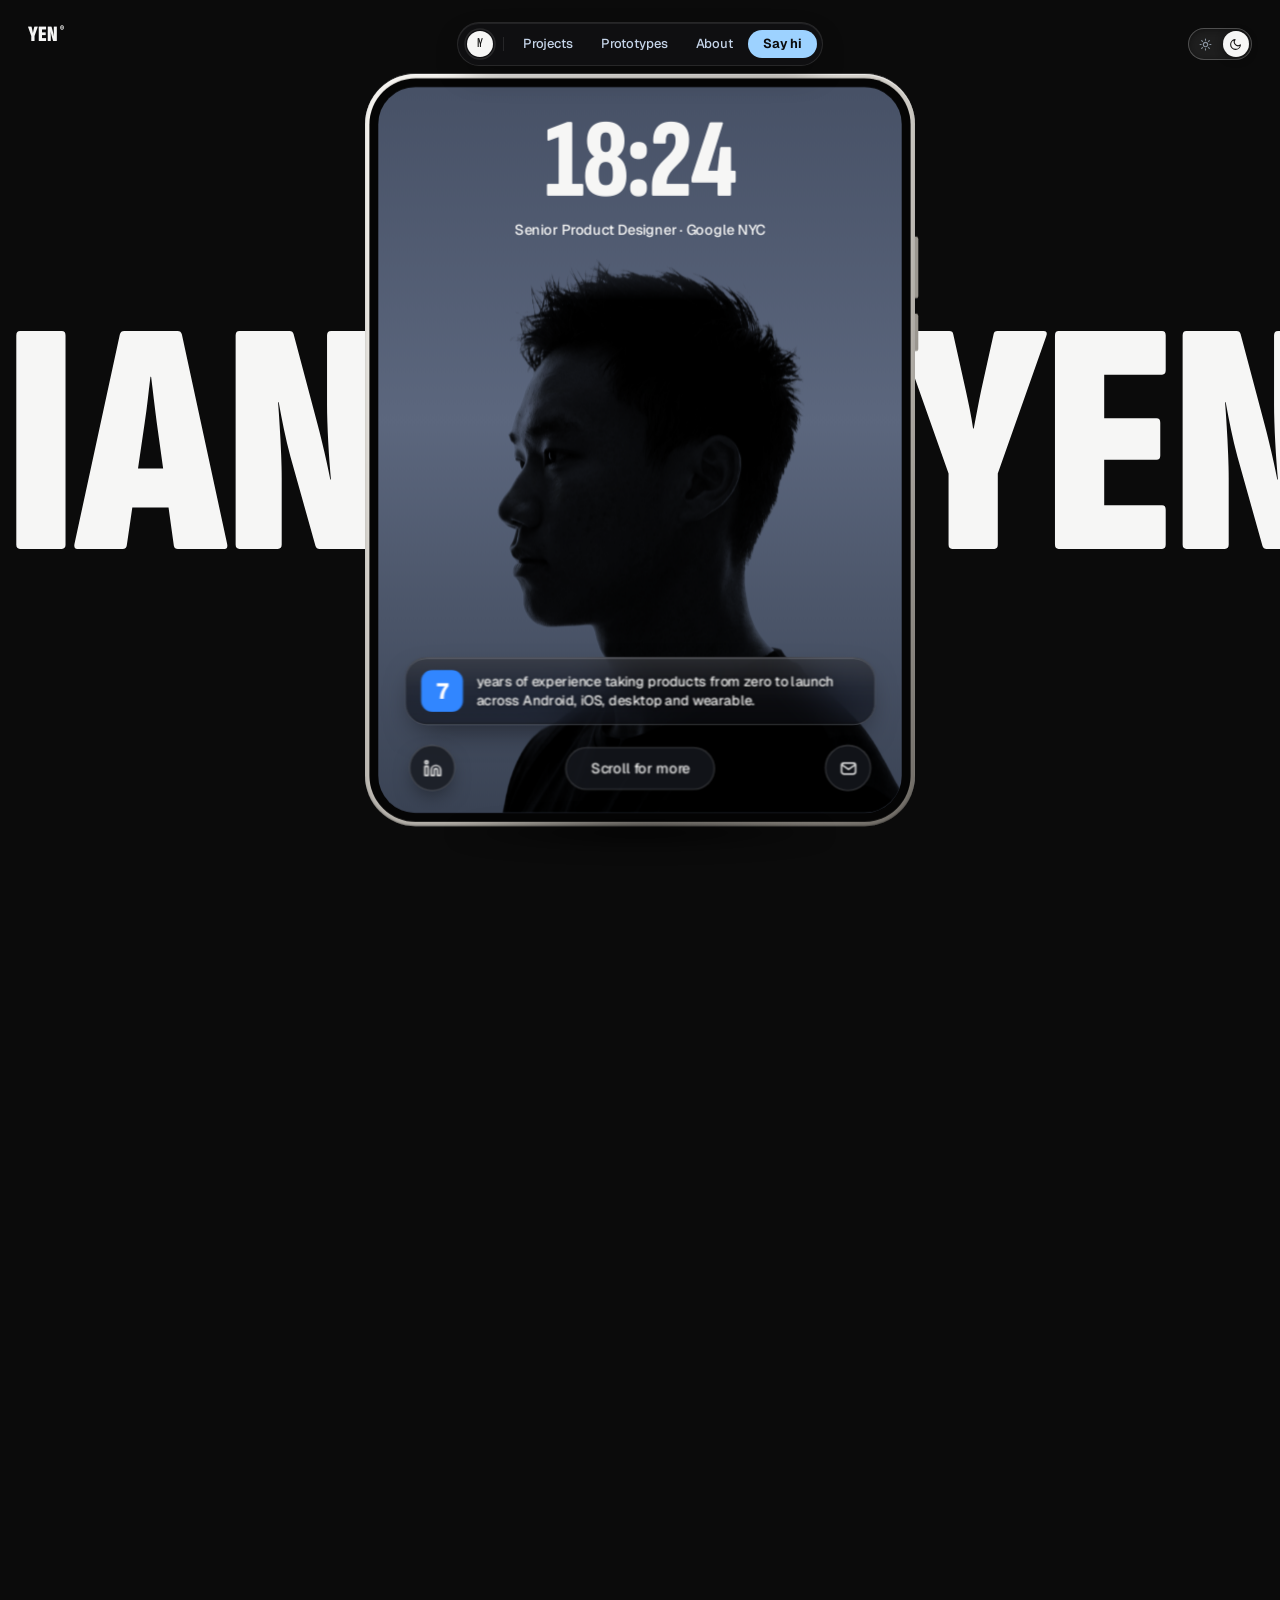
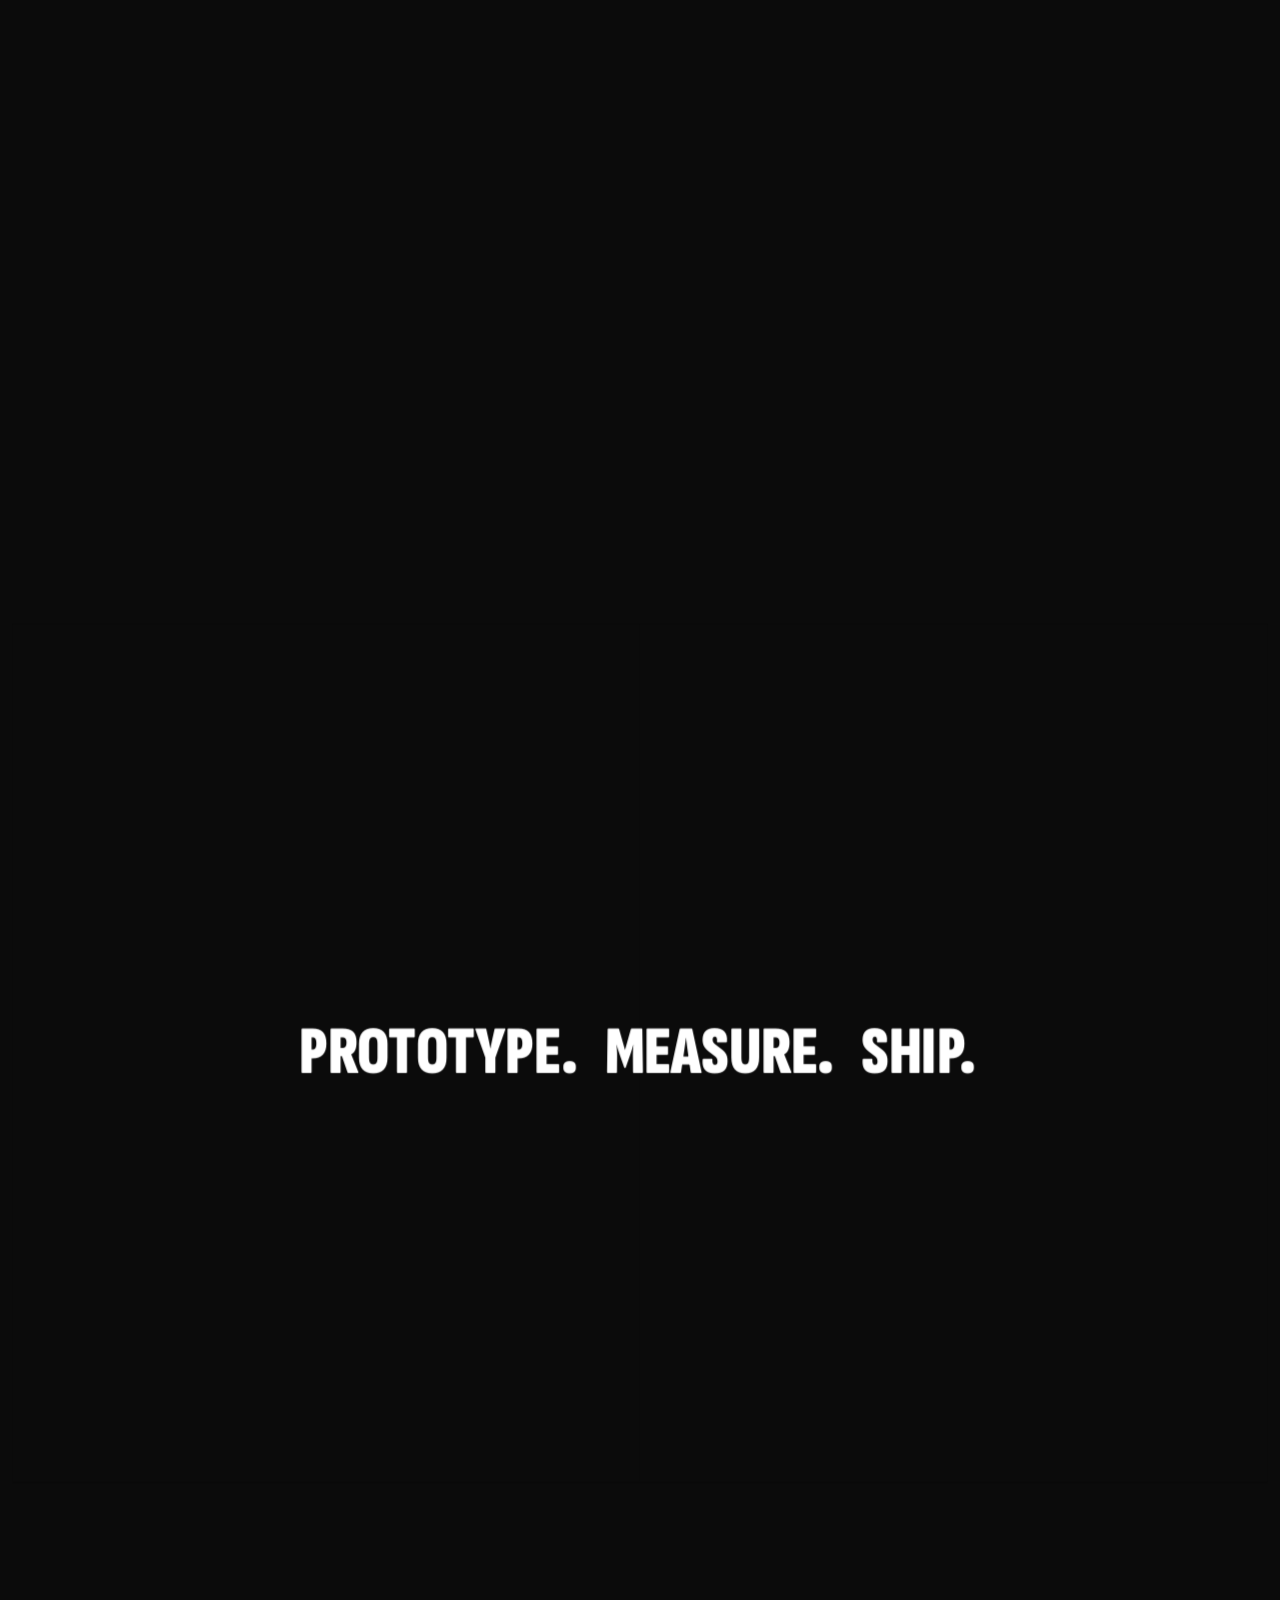
==== index.html @ 2dcd01a5 "Update lock-screen badge icon to 7 and start intro text with years" ====
<!DOCTYPE html>
<html lang="en">
<head>
  <meta charset="UTF-8">
  <meta name="viewport" content="width=device-width, initial-scale=1.0">
  <title>Ian Yen | Senior Product Designer</title>
  <meta name="description" content="Ian Yen | Senior Product Designer at Google NYC. Designing AI products people trust across Agentic Messaging, People Platform & Ecosystem Growth.">
  <meta property="og:title" content="Ian Yen | Senior Product Designer">
  <meta property="og:description" content="Ian Yen | Senior Product Designer at Google NYC. Designing AI products people trust across Agentic Messaging, People Platform & Ecosystem Growth.">
  <meta property="og:type" content="website">
  <meta property="og:url" content="https://ianyen.net">
  <meta property="og:image" content="https://ianyen.net/assets/og-preview.png?v=232">
  <meta property="og:image:secure_url" content="https://ianyen.net/assets/og-preview.png?v=232">
  <meta property="og:image:type" content="image/png">
  <meta property="og:image:width" content="1200">
  <meta property="og:image:height" content="630">
  <meta property="og:image:alt" content="Ian Yen | Senior Product Designer at Google NYC">
  <meta name="twitter:card" content="summary_large_image">
  <meta name="twitter:title" content="Ian Yen | Senior Product Designer">
  <meta name="twitter:description" content="Ian Yen | Senior Product Designer at Google NYC. Designing AI products people trust across Agentic Messaging, People Platform & Ecosystem Growth.">
  <meta name="twitter:image" content="https://ianyen.net/assets/og-preview.png?v=232">
  <meta name="thumbnail" content="https://ianyen.net/favicon-512.png?v=230">
  <link rel="icon" href="favicon.png?v=230" type="image/png" sizes="64x64">
  <link rel="icon" href="favicon-192.png?v=230" type="image/png" sizes="192x192">
  <link rel="icon" href="favicon-512.png?v=230" type="image/png" sizes="512x512">
  <link rel="apple-touch-icon" href="apple-touch-icon.png?v=230">
  <link rel="preconnect" href="https://fonts.googleapis.com">
  <link rel="preconnect" href="https://fonts.gstatic.com" crossorigin>
  <link href="https://api.fontshare.com/v2/css?f[]=tanker@400&display=swap" rel="stylesheet">
  <link href="https://fonts.googleapis.com/css2?family=Big+Shoulders+Display:wght@600;700;800;900&family=Caveat:wght@500;600;700&family=Fraunces:ital,opsz,wght@0,9..144,100..900;1,9..144,100..900&family=Geist+Mono:wght@400;500;600&family=Geist:wght@300;400;500;600;700&family=Inter:wght@300;400;500;600&family=Sofia+Sans+Extra+Condensed:wght@800;900&display=swap" rel="stylesheet">
  <link rel="preload" as="font" type="font/ttf" href="assets/fonts/GoogleSansFlex-Variable.ttf" crossorigin>
  <link rel="preload" as="font" type="font/ttf" href="assets/fonts/GoogleSansMono-Variable.ttf" crossorigin>
  <link rel="preload" as="image" href="assets/ian_profile_bw.jpg?v=250" fetchpriority="high">
  <link rel="preload" as="image" href="assets/memoji_about_bust.gif?v=202" fetchpriority="high">
  <link rel="preload" as="image" href="assets/avatar_real_photo.jpg?v=153" fetchpriority="high">
  <link rel="stylesheet" href="style.css?v=236">
  <link rel="stylesheet" href="foldfolio.css?v=326">
</head>
<body data-theme="dark">
  <!-- Viewport-Wrapping Device Frame Bezel (Active When Zoomed Inside Opened Foldable Phone) -->
  <div class="fold-viewport-bezel-frame" aria-hidden="true"></div>

  <!-- ====================================================================
       1. FLOATING TOP PILL NAV BAR & TOP-RIGHT CONTROLS
       ==================================================================== -->
  <header class="leo-nav-wrapper jd-appear-nav">
    <nav class="leo-nav" aria-label="Primary Navigation">
      <div class="leo-nav-highlight" aria-hidden="true"></div>

      <!-- Scroll-Progress Ring Logo (Gradient Stroke Matching Case Study Progress Bar) -->
      <a href="#top" class="leo-nav-logo" data-nav-hover aria-label="Back to hero">
        <svg class="leo-nav-logo-ring" width="34" height="34" viewBox="0 0 34 34">
          <defs>
            <linearGradient id="iyRingGradLight" x1="0%" y1="0%" x2="100%" y2="100%">
              <stop offset="0%" stop-color="#192967"/>
              <stop offset="100%" stop-color="#1F3B9B"/>
            </linearGradient>
            <linearGradient id="iyRingGradDark" x1="0%" y1="0%" x2="100%" y2="100%">
              <stop offset="0%" stop-color="#3186FF"/>
              <stop offset="100%" stop-color="#9DD2FF"/>
            </linearGradient>
          </defs>
          <circle class="ring-track" cx="17" cy="17" r="15"></circle>
          <circle class="ring-progress" cx="17" cy="17" r="15"></circle>
        </svg>
        <span class="leo-nav-logo-inner">IY</span>
      </a>

      <span class="leo-nav-divider" aria-hidden="true"></span>

      <!-- Vertical Slot-Machine Nav Links (Order: Projects, Prototypes, About, Say hi) -->
      <a href="#work" class="leo-nav-link" data-nav-hover>
        <span class="slot-text-wrap">
          <span class="slot-text-primary">Projects</span>
          <span class="slot-text-clone" aria-hidden="true">Projects</span>
        </span>
      </a>

      <a href="#prototypes" class="leo-nav-link" data-nav-hover>
        <span class="slot-text-wrap">
          <span class="slot-text-primary">Prototypes</span>
          <span class="slot-text-clone" aria-hidden="true">Prototypes</span>
        </span>
      </a>

      <a href="#about" class="leo-nav-link" data-nav-hover>
        <span class="slot-text-wrap">
          <span class="slot-text-primary">About</span>
          <span class="slot-text-clone" aria-hidden="true">About</span>
        </span>
      </a>

      <!-- Nav CTA ("Say hi") -->
      <a href="#contact" class="leo-nav-cta">
        <span class="slot-text-wrap">
          <span class="slot-text-primary">Say hi</span>
          <span class="slot-text-clone" aria-hidden="true">Say hi</span>
        </span>
      </a>
    </nav>

    <!-- Top-Right Sun/Moon Mode Switcher Toggle -->
    <div class="top-right-controls">
      <button type="button" class="theme-toggle-switch" role="switch" aria-checked="false" data-theme-toggle aria-label="Toggle Light and Dark Mode" title="Switch theme">
        <span class="theme-toggle-option is-sun" aria-hidden="true">
          <svg width="13" height="13" viewBox="0 0 24 24" fill="none" stroke="currentColor" stroke-width="2" stroke-linecap="round" stroke-linejoin="round">
            <circle cx="12" cy="12" r="4"></circle>
            <path d="M12 2v2M12 20v2M4.93 4.93l1.41 1.41M17.66 17.66l1.41 1.41M2 12h2M20 12h2M6.34 17.66l-1.41 1.41M19.07 4.93l-1.41 1.41"></path>
          </svg>
        </span>
        <span class="theme-toggle-option is-moon" aria-hidden="true">
          <svg width="13" height="13" viewBox="0 0 24 24" fill="none" stroke="currentColor" stroke-width="2" stroke-linecap="round" stroke-linejoin="round">
            <path d="M21 12.79A9 9 0 1 1 11.21 3 7 7 0 0 0 21 12.79z"></path>
          </svg>
        </span>
        <span class="theme-toggle-thumb" aria-hidden="true"></span>
      </button>
    </div>
  </header>

  <main id="top" class="leo-page">

    <!-- ====================================================================
         2. FOLDFOLIO HERO SECTION (3D Foldable Phone -> Unfold -> Zoom Into Fullscreen)
         ==================================================================== -->
    <section class="fold-runway" id="fold-hero-runway" aria-label="Introduction">
      <div class="fold-sticky-stage">
        <!-- Ambient Background Modes -->
        <div class="fold-ambient-layer" aria-hidden="true">
          <div class="fold-ambient-glow"></div>
          <div class="fold-ambient-orbit">
            <div class="fold-orbit-ring r1"></div>
            <div class="fold-orbit-ring r2"></div>
            <div class="fold-orbit-ring r3"></div>
          </div>
        </div>

        <!-- Top Studio Wordmark -->
        <div class="fold-chrome-top">
          <a href="#top" class="fold-wordmark">YEN<sup>&reg;</sup></a>
        </div>

        <!-- Giant Condensed Backdrop Typography ("IAN" / "YEN") -->
        <div class="fold-backdrop-names" aria-hidden="true">
          <span class="fold-bg-word is-left"><span class="fold-bg-word-inner">IAN</span></span>
          <span class="fold-bg-word is-right"><span class="fold-bg-word-inner">YEN</span></span>
        </div>

        <!-- 3D Foldable Phone Assembly -->
        <div class="fold-device-viewport">
          <div class="fold-floor-shadow is-floating-shadow" aria-hidden="true"></div>

          <div class="fold-entrance-wrap">
          <div class="fold-float-device">
          <div class="fold-device-track">
            <div class="fold-hinge-spine" aria-hidden="true"></div>
            <!-- LEFT HINGED HALF (Swings open 180deg -> 0deg; Back face is Front Lock Screen Cover!) -->
            <div class="fold-half is-left is-closed-corners">
              <!-- Inside Left Panel (Name, Role Labels & CTAs) -->
              <div class="fold-face is-inside">
                <div class="fold-bezel">
                  <div class="fold-screen">
                    <div class="fold-inside-statusbar" aria-hidden="true">
                      <span data-fold-clock>13:52</span>
                      <span></span>
                    </div>
                    <div class="fold-inside-left-panel" style="padding: 104px 38px 40px; justify-content: flex-start; gap: 14px;">
                      <div class="fold-inside-hero-copy" style="gap: 16px;">
                        <h1 class="fold-inside-name" style="font-size:82px;line-height:0.88;">SENIOR<br>PRODUCT<br>DESIGNER</h1>
                        <p class="fold-inside-tagline">Designing AI products people trust.</p>
                      </div>
                    </div>
                  </div>
                </div>
              </div>

              <!-- Front Lock Screen Cover (Visible when phone is closed at scroll = 0 — matches foldfolio.framer.website) -->
              <div class="fold-face is-cover">
                <div class="fold-bezel">
                  <div class="fold-screen">
                    <div class="fold-lock-screen">
                      <img src="assets/ian_profile_bw.jpg?v=250" alt="Ian Yen editorial side-profile portrait" class="fold-lock-portrait-full" decoding="sync">
                      <div class="fold-lock-portrait-fade" aria-hidden="true"></div>

                      <div class="fold-lock-top">
                        <div class="fold-lock-time" data-fold-clock>14:45</div>
                        <div class="fold-lock-sub">Senior Product Designer &middot; Google NYC</div>
                      </div>

                      <div class="fold-lock-bottom">
                        <div class="fold-intro-glass">
                          <span class="fold-intro-icon">7</span>
                          <span class="fold-intro-text">years of experience taking products from zero to launch across Android, iOS, desktop and wearable.</span>
                        </div>

                        <div class="fold-lock-actions">
                          <a href="https://www.linkedin.com/in/ian-yen/" target="_blank" rel="noopener noreferrer" class="fold-lock-icon-btn" aria-label="LinkedIn">
                            <svg width="17" height="17" viewBox="0 0 24 24" fill="none" stroke="currentColor" stroke-width="1.9" stroke-linecap="round" stroke-linejoin="round" aria-hidden="true">
                              <path d="M16 8a6 6 0 0 1 6 6v7h-4v-7a2 2 0 0 0-2-2 2 2 0 0 0-2 2v7h-4v-7a6 6 0 0 1 6-6z"></path>
                              <rect x="2" y="9" width="4" height="12"></rect>
                              <circle cx="4" cy="4" r="2"></circle>
                            </svg>
                          </a>

                          <button type="button" class="fold-unfold-pill" id="fold-unfold-btn">Scroll for more</button>

                          <a href="mailto:ianyenyh@gmail.com" class="fold-lock-icon-btn" aria-label="Email Ian">
                            <svg width="17" height="17" viewBox="0 0 24 24" fill="none" stroke="currentColor" stroke-width="1.9" stroke-linecap="round" stroke-linejoin="round" aria-hidden="true">
                              <rect x="3" y="5" width="18" height="14" rx="3"></rect>
                              <path d="M4 7.5l8 5.5 8-5.5"></path>
                            </svg>
                          </a>
                        </div>
                      </div>
                    </div>
                  </div>
                </div>
              </div>
            </div>

            <!-- RIGHT BASE HALF (Inside Right Portrait Panel) -->
            <div class="fold-half is-right is-closed-corners">
              <div class="fold-side-buttons" aria-hidden="true">
                <span class="fold-side-btn is-vol"></span>
                <span class="fold-side-btn is-pwr"></span>
              </div>
              <div class="fold-face">
                <div class="fold-bezel">
                  <div class="fold-screen">
                    <div class="fold-inside-statusbar" aria-hidden="true">
                      <span></span>
                      <span style="display:inline-flex;align-items:center;gap:6px;">
                        <span>5G</span>
                        <svg width="22" height="11" viewBox="0 0 22 11" fill="none"><rect x="0.75" y="0.75" width="17.5" height="9.5" rx="2.5" stroke="#111" stroke-width="1.3"/><rect x="2.6" y="2.6" width="13.8" height="5.8" rx="1.2" fill="#111"/><path d="M20 3.6v3.8" stroke="#111" stroke-width="1.5" stroke-linecap="round"/></svg>
                      </span>
                    </div>
                    <div class="fold-inside-right-panel is-history-panel">
                      <span class="fold-inside-kicker">EXPERIENCE &middot; TEAMS</span>

                      <div class="fold-history-groups">
                        <div class="fold-history-group">
                          <div class="fold-history-co">
                            <span class="fold-history-co-name">Google</span>
                            <span class="fold-history-co-dates">2021 - Present</span>
                          </div>
                          <ul class="fold-history-teams">
                            <li class="fold-history-team"><span>Agentic Messaging</span><span class="fold-current-badge">Current</span></li>
                            <li class="fold-history-team"><span>Google Growth</span><span class="fold-current-badge">Current</span></li>
                            <li class="fold-history-team"><span>Ecosystem Growth &middot; Sharing Design System</span></li>
                            <li class="fold-history-team"><span>Contact Intelligence in Gemini</span></li>
                            <li class="fold-history-team"><span>Contact Data Workflow</span></li>
                          </ul>
                        </div>

                        <div class="fold-history-group">
                          <div class="fold-history-co">
                            <span class="fold-history-co-name">Philips</span>
                            <span class="fold-history-co-dates">2020 - 2021</span>
                          </div>
                          <ul class="fold-history-teams">
                            <li class="fold-history-team"><span>Sonicare App</span></li>
                          </ul>
                        </div>
                      </div>
                    </div>
                  </div>
                </div>
              </div>
            </div>

            <div class="fold-projects-stack" id="fold-resume-bottom-actions">
              <a href="assets/Ian_Yen_Resume.pdf?v=236" target="_blank" rel="noopener noreferrer" class="fold-cta-dark">View Resume ↗</a>
              <button type="button" class="fold-unfold-pill fold-projects-pill is-in-stack" id="fold-projects-btn">Scroll to projects</button>
            </div>
          </div>
          </div>
          </div>
        </div>

        <!-- Seamless Zoom-In Portal Overlay -->
        <div class="fold-zoom-portal" aria-hidden="true"></div>
      </div>
    </section>

    <!-- ====================================================================
         FULLSCREEN PORTFOLIO INTERIOR (Inside the Opened Foldable Phone)
         ==================================================================== -->
    <div class="fold-portfolio-interior">

    <!-- ====================================================================
         3. SELECTED WORK SECTION (`.framer-1dksjnv` & `Ot` Work Cards)
            - Corrected case study images mapped 1:1 to ianyen.net
            - Removed icons sitting on top of the cover images
            - Clean image fitting for all 4 cards (including ShareKit)
         ==================================================================== -->
    <section class="leo-section no-top-border" id="work">
      <p class="leo-section-label framer-reveal">2020-2026</p>

      <div class="leo-section-header-stack framer-reveal" style="--reveal-delay: 0.06s;">
        <h2 class="leo-h2">Work <span class="text-muted">I’m proud of</span></h2>
      </div>

      <div class="leo-work-grid">
        <!-- Case 01: AI-Powered Contact Intelligence (Unified Studio Pixel Hardware Frame + Slowed Magic Cue Motion) -->
        <a href="ai-in-contacts.html" class="leo-work-card framer-reveal" style="--reveal-delay: 0.04s;" id="project-ai-contacts">
          <div class="leo-work-cover">
            <div class="leo-work-media-inner">
              <video class="wix-card-1-video" autoplay muted loop playsinline preload="auto" poster="assets/mocks/card_1_ai_studio_poster.jpg?v=136">
                <source src="assets/mocks/card_1_ai_studio.mp4?v=136" type="video/mp4">
              </video>
            </div>
            <div class="work-card-brand-logo" aria-hidden="true">
              <svg viewBox="0 0 24 24" width="28" height="28" fill="#FFFFFF">
                <path d="M22.56 12.25c0-.78-.07-1.53-.2-2.25H12v4.26h5.92c-.26 1.37-1.04 2.53-2.21 3.31v2.77h3.57c2.08-1.92 3.28-4.74 3.28-8.09z"/>
                <path d="M12 23c2.97 0 5.46-.98 7.28-2.66l-3.57-2.77c-.98.66-2.23 1.06-3.71 1.06-2.86 0-5.29-1.93-6.16-4.53H2.18v2.84C3.99 20.53 7.7 23 12 23z"/>
                <path d="M5.84 14.09c-.22-.66-.35-1.36-.35-2.09s.13-1.43.35-2.09V7.07H2.18C1.43 8.55 1 10.22 1 12s.43 3.45 1.18 4.93l2.85-2.22.81-.62z"/>
                <path d="M12 5.38c1.62 0 3.06.56 4.21 1.64l3.15-3.15C17.45 2.09 14.97 1 12 1 7.7 1 3.99 3.47 2.18 7.07l3.66 2.84c.87-2.6 3.3-4.53 6.16-4.53z"/>
              </svg>
            </div>
            <div class="work-card-hover-chips" aria-hidden="true">
              <span class="work-card-chip">Trust &amp; Safety AI</span>
              <span class="work-card-chip">MCP Server</span>
              <span class="work-card-chip">Deterministic AI</span>
            </div>
          </div>

          <div class="leo-work-caption">
            <h3 class="leo-work-title">AI-Powered Contact Intelligence</h3>
            <div class="leo-work-meta-line">
              <span>Google AI</span>
              <span class="leo-work-meta-dot" aria-hidden="true"></span>
              <span class="leo-work-metric">4M DAU</span>
            </div>
          </div>
        </a>

        <!-- Case 02: ShareKit Design System (Animated Splitti Bento Motion Showcase) -->
        <a href="sharing-design-system.html" class="leo-work-card framer-reveal" style="--reveal-delay: 0.14s;" id="project-sharekit">
          <div class="leo-work-cover">
            <div class="leo-work-media-inner">
              <video class="wix-card-1-video" autoplay muted loop playsinline preload="auto" poster="assets/mocks/card_2_sharekit_splitti_poster.png?v=154">
                <source src="assets/mocks/card_2_sharekit_splitti.mp4?v=154" type="video/mp4">
              </video>
            </div>
            <div class="work-card-brand-logo" aria-hidden="true">
              <svg viewBox="0 0 24 24" width="28" height="28" fill="#FFFFFF">
                <path d="M22.56 12.25c0-.78-.07-1.53-.2-2.25H12v4.26h5.92c-.26 1.37-1.04 2.53-2.21 3.31v2.77h3.57c2.08-1.92 3.28-4.74 3.28-8.09z"/>
                <path d="M12 23c2.97 0 5.46-.98 7.28-2.66l-3.57-2.77c-.98.66-2.23 1.06-3.71 1.06-2.86 0-5.29-1.93-6.16-4.53H2.18v2.84C3.99 20.53 7.7 23 12 23z"/>
                <path d="M5.84 14.09c-.22-.66-.35-1.36-.35-2.09s.13-1.43.35-2.09V7.07H2.18C1.43 8.55 1 10.22 1 12s.43 3.45 1.18 4.93l2.85-2.22.81-.62z"/>
                <path d="M12 5.38c1.62 0 3.06.56 4.21 1.64l3.15-3.15C17.45 2.09 14.97 1 12 1 7.7 1 3.99 3.47 2.18 7.07l3.66 2.84c.87-2.6 3.3-4.53 6.16-4.53z"/>
              </svg>
            </div>
            <div class="work-card-hover-chips" aria-hidden="true">
              <span class="work-card-chip">System Design</span>
              <span class="work-card-chip">DAU Growth</span>
              <span class="work-card-chip">Systems Token</span>
            </div>
          </div>

          <div class="leo-work-caption">
            <h3 class="leo-work-title">Sharing design system</h3>
            <div class="leo-work-meta-line">
              <span>Design System &middot; Splitti</span>
              <span class="leo-work-meta-dot" aria-hidden="true"></span>
              <span class="leo-work-metric">+20% Share</span>
            </div>
          </div>
        </a>

        <!-- Case 03: Contacts Editor Redesign (Animated Cross-Device Phone -> Watch -> Desktop Sequence) -->
        <a href="google-contacts.html" class="leo-work-card framer-reveal" style="--reveal-delay: 0.04s;" id="project-contacts-editor">
          <div class="leo-work-cover">
            <div class="leo-work-media-inner">
              <video class="wix-card-1-video" autoplay muted loop playsinline preload="auto" poster="assets/mocks/card_3_editor_static.png?v=139">
                <source src="assets/mocks/card_3_editor_anim.mp4?v=139" type="video/mp4">
              </video>
            </div>
            <div class="work-card-brand-logo" aria-hidden="true">
              <svg viewBox="0 0 24 24" width="28" height="28" fill="#FFFFFF">
                <path d="M22.56 12.25c0-.78-.07-1.53-.2-2.25H12v4.26h5.92c-.26 1.37-1.04 2.53-2.21 3.31v2.77h3.57c2.08-1.92 3.28-4.74 3.28-8.09z"/>
                <path d="M12 23c2.97 0 5.46-.98 7.28-2.66l-3.57-2.77c-.98.66-2.23 1.06-3.71 1.06-2.86 0-5.29-1.93-6.16-4.53H2.18v2.84C3.99 20.53 7.7 23 12 23z"/>
                <path d="M5.84 14.09c-.22-.66-.35-1.36-.35-2.09s.13-1.43.35-2.09V7.07H2.18C1.43 8.55 1 10.22 1 12s.43 3.45 1.18 4.93l2.85-2.22.81-.62z"/>
                <path d="M12 5.38c1.62 0 3.06.56 4.21 1.64l3.15-3.15C17.45 2.09 14.97 1 12 1 7.7 1 3.99 3.47 2.18 7.07l3.66 2.84c.87-2.6 3.3-4.53 6.16-4.53z"/>
              </svg>
            </div>
            <div class="work-card-hover-chips" aria-hidden="true">
              <span class="work-card-chip">Data Dense</span>
              <span class="work-card-chip">Workflow Heavy</span>
              <span class="work-card-chip">Cross Device</span>
            </div>
          </div>

          <div class="leo-work-caption">
            <h3 class="leo-work-title">Contacts Editor Redesign</h3>
            <div class="leo-work-meta-line">
              <span>Cross-Device UX</span>
              <span class="leo-work-meta-dot" aria-hidden="true"></span>
              <span class="leo-work-metric">+32% Data Entry</span>
            </div>
          </div>
        </a>

        <!-- Case 04: Philips Sonicare Connected App (Unified Studio Pixel Hardware Frame & Sonicare 9900 Prestige Handle) -->
        <a href="sonicare.html" class="leo-work-card framer-reveal" style="--reveal-delay: 0.14s;" id="project-sonicare">
          <div class="leo-work-cover">
            <div class="leo-work-media-inner">
              <video class="wix-card-1-video" autoplay muted loop playsinline preload="auto" poster="assets/mocks/card_4_sonicare_static.png?v=134">
                <source src="assets/mocks/card_4_sonicare_anim.mp4?v=134" type="video/mp4">
              </video>
            </div>
            <div class="work-card-brand-logo is-philips" aria-hidden="true">
              <img src="assets/mocks/logo_philips_mono.png?v=25" alt="Philips" width="28" height="34">
            </div>
            <div class="work-card-hover-chips" aria-hidden="true">
              <span class="work-card-chip">Play Store</span>
              <span class="work-card-chip">App Store</span>
              <span class="work-card-chip">Bluetooth Connected</span>
            </div>
          </div>

          <div class="leo-work-caption">
            <h3 class="leo-work-title">Philips Sonicare Connected App</h3>
            <div class="leo-work-meta-line">
              <span>Connected IoT</span>
              <span class="leo-work-meta-dot" aria-hidden="true"></span>
              <span class="leo-work-metric">4.8★ App Store</span>
            </div>
          </div>
        </a>
      </div>

      <!-- Divider line + section label + heading above interactive prototypes banner -->
      <div class="proto-showcase-divider framer-reveal" id="prototypes" style="--reveal-delay: 0.06s;">
        <p class="leo-section-label">Interactive prototypes</p>
        <h2 class="leo-h2">
          Ideas you can <span class="text-muted is-blue">actually click through.</span>
        </h2>
      </div>

      <!-- Single Interactive Prototype Directory Portal Card (Takes User to Prototype Directory Page) -->
      <a href="https://ianyen-net.github.io/prototypes/" target="_blank" rel="noopener noreferrer" class="proto-directory-portal framer-reveal" style="--reveal-delay: 0.08s;" aria-label="Open Interactive Prototype Directory">
        <div class="proto-portal-glow" aria-hidden="true"></div>

        <!-- Left Editorial Column -->
        <div class="proto-portal-content">
          <div class="proto-portal-top-row">
            <span class="proto-exp-now-badge">
              <span class="pulse-dot-wrap" aria-hidden="true">
                <span class="pulse-dot-ring"></span>
                <span class="pulse-dot-core"></span>
              </span>
              <span>5 Live Prototypes</span>
            </span>
          </div>

          <p class="proto-portal-desc">
            Explore coded, click-through AI and design system prototypes built for user testing, engineering alignment, and 0-to-1 product validation.
          </p>

          <div class="proto-portal-cta-row">
            <span class="proto-portal-cta">
              <span class="slot-text-wrap">
                <span class="slot-text-primary">Explore prototypes</span>
                <span class="slot-text-clone" aria-hidden="true">Explore prototypes</span>
              </span>
              <svg class="proto-portal-cta-arrow" width="16" height="16" viewBox="0 0 24 24" fill="none" stroke="currentColor" stroke-width="2.2" stroke-linecap="round" stroke-linejoin="round" aria-hidden="true">
                <path d="M7 17L17 7M7 7h10v10"></path>
              </svg>
            </span>
          </div>
        </div>

        <!-- Right Animated Code Terminal + Single Rotating Phone Prototype Stage -->
        <div class="proto-portal-fan-stage" aria-hidden="true" data-proto-rotator>
          <!-- Code Terminal & IDE Window -->
          <div class="proto-code-terminal">
            <div class="proto-terminal-header">
              <div class="proto-terminal-dots">
                <span class="t-dot is-red"></span>
                <span class="t-dot is-yellow"></span>
                <span class="t-dot is-green"></span>
              </div>
              <div class="proto-terminal-tabs">
                <span class="proto-terminal-tab is-active" data-proto-tab="0">magic-cue.tsx</span>
                <span class="proto-terminal-tab" data-proto-tab="1">prompt-share.tsx</span>
                <span class="proto-terminal-tab" data-proto-tab="2">gemini-sync.tsx</span>
              </div>
              <span class="proto-terminal-status">● vite:5173</span>
            </div>

            <div class="proto-terminal-body">
              <div class="code-line"><span class="c-ln">01</span><span class="c-kw">import</span> &#123; <span class="c-id">useMagicCue</span>, <span class="c-id">ShareKit</span> &#125; <span class="c-kw">from</span> <span class="c-str">'@google/proto'</span>;</div>
              <div class="code-line"><span class="c-ln">02</span></div>
              <div class="code-line"><span class="c-ln">03</span><span class="c-kw">export function</span> <span class="c-fn">ContactCueSheet</span>(&#123; <span class="c-pr">msg</span>, <span class="c-pr">token</span> &#125;) &#123;</div>
              <div class="code-line is-highlight"><span class="c-ln">04</span>  <span class="c-kw">const</span> <span class="c-id">cue</span> = <span class="c-fn">useMagicCue</span>(&#123; <span class="c-pr">confidence</span>: <span class="c-num">0.98</span> &#125;);</div>
              <div class="code-line"><span class="c-ln">05</span>  <span class="c-kw">return</span> (</div>
              <div class="code-line"><span class="c-ln">06</span>    &lt;<span class="c-tag">ShareKit.Sheet</span> <span class="c-pr">theme</span>=<span class="c-str">"Material3"</span> <span class="c-pr">hitl</span>&gt;</div>
              <div class="code-line"><span class="c-ln">07</span>      &lt;<span class="c-tag">SuggestionCard</span> <span class="c-pr">contact</span>=&#123;<span class="c-id">cue</span>.<span class="c-pr">entity</span>&#125; /&gt;</div>
              <div class="code-line"><span class="c-ln">08</span>    &lt;/<span class="c-tag">ShareKit.Sheet</span>&gt;</div>
              <div class="code-line"><span class="c-ln">09</span>  );</div>
              <div class="code-line"><span class="c-ln">10</span>&#125;<span class="cli-cursor"></span></div>
            </div>

            <div class="proto-terminal-cli">
              <span class="cli-prompt">$</span>
              <span class="cli-cmd">npm run dev -- --host</span>
            </div>
          </div>

          <!-- Single Overlapping Phone Prototype Snippet (Rotates Every 4 Seconds) -->
          <div class="proto-fan-device is-single-phone">
            <div class="proto-device-phone">
              <div class="proto-device-bezel">
                <div class="proto-device-screen">
                  <video class="proto-rotating-video is-active" data-proto-video="0" autoplay muted loop playsinline preload="auto" poster="assets/mocks/ai_brief_1_magic_poster.jpg?v=119">
                    <source src="assets/mocks/ai_brief_1_magic.mp4?v=119" type="video/mp4">
                  </video>
                  <video class="proto-rotating-video" data-proto-video="1" autoplay muted loop playsinline preload="auto" poster="assets/mocks/sk_extended_demo_poster.jpg">
                    <source src="assets/mocks/sk_extended_demo.mp4" type="video/mp4">
                  </video>
                  <video class="proto-rotating-video" data-proto-video="2" autoplay muted loop playsinline preload="auto" poster="assets/mocks/ai_brief_2_gemini_sync_poster.jpg">
                    <source src="assets/mocks/ai_brief_2_gemini_sync.mp4" type="video/mp4">
                  </video>
                </div>
              </div>
            </div>
          </div>
        </div>
      </a>
    </section>

    <!-- ====================================================================
         4. ABOUT SECTION (`.framer-1fy50qp` in leomarlowe.framer.website)
            - Clean unhighlighted paragraphs in `.about-bio-copy`
            - Original ianyen.net bio + Parents' First Time in America photo
            - 3-Step Process Tray (`Design`, `Prototype`, `Ship`)
            - Daily Toolbox magnification dock (`Yt`)
         ==================================================================== -->
    <section class="leo-section" id="about">
      <p class="leo-section-label framer-reveal">About</p>

      <h2 class="leo-h2 framer-reveal" style="--reveal-delay: 0.06s;">
        Being a designer was a <span class="text-muted">dream I had to fight for.</span>
      </h2>

      <div class="about-editorial-split">
        <div class="about-portrait-circle framer-reveal" style="--reveal-delay: 0.09s;">
          <img src="assets/avatar_real_cutout.png?v=1" alt="Ian Yen">
        </div>
        <div class="about-bio-copy framer-reveal" style="--reveal-delay: 0.12s;">
          <p>
            I'm Ian, a product designer who enjoys <strong style="color: var(--text-primary); font-weight: 700;">turning ambiguous problems into actionable solutions</strong> in a fast paced environment. I'm also a first-gen immigrant. Getting here required persistence, adaptability, and a willingness to figure things out without a clear playbook. That experience has shaped how I work: I'm comfortable navigating uncertainty, aligning people with different perspectives, and turning fuzzy visions into clear, user-centered product direction.
          </p>
        </div>
      </div>
    </section>

    </div><!-- /.fold-portfolio-interior -->

    <!-- ====================================================================
         5. CLOSING FOLDFOLIO FOOTER (Zoom Out -> 3D Fold Shut to Closed "Let's Build Something Good." Device)
         ==================================================================== -->
    <section class="fold-runway is-footer-runway" id="fold-footer-runway" aria-label="Contact">
      <div class="fold-sticky-stage" id="contact">
        <!-- Explosive Top Torch Flash (Triggered when the Ship rocket reaches the top) -->
        <div class="hero-top-torch-flash" aria-hidden="true"></div>

        <!-- Top Studio Wordmark -->
        <div class="fold-chrome-top">
          <a href="#top" class="fold-wordmark">YEN<sup>&reg;</sup></a>
        </div>

        <!-- Giant Condensed Backdrop Typography ("IAN" / "YEN") -->
        <div class="fold-backdrop-names" aria-hidden="true">
          <span class="fold-bg-word is-left">IAN</span>
          <span class="fold-bg-word is-right">YEN</span>
        </div>

        <!-- 3D Closing Foldable Phone Assembly -->
        <div class="fold-device-viewport">
          <div class="fold-floor-shadow" aria-hidden="true"></div>

          <div class="fold-device-track">
            <div class="fold-hinge-spine" aria-hidden="true"></div>
            <!-- LEFT BASE HALF (Visible as we zoom out before the right flap closes over it) -->
            <div class="fold-half is-left">
              <div class="fold-face is-inside">
                <div class="fold-bezel">
                  <div class="fold-screen">
                    <div class="fold-closing-inside-left" style="justify-content:center;"></div>
                  </div>
                </div>
              </div>
            </div>

            <!-- RIGHT CLOSING FLAP (Swings across 0deg -> -180deg to close into the "Let's Connect." cover with buttons!) -->
            <div class="fold-half is-close-flap">
              <!-- Inside Right Panel (Clean open canvas while zoomed out before folding shut) -->
              <div class="fold-face is-inside-back">
                <div class="fold-bezel">
                  <div class="fold-screen">
                    <div class="fold-closing-inside-right"></div>
                  </div>
                </div>
              </div>

              <!-- Closed Cover Screen: "Let's Build Something Good." -->
              <div class="fold-face is-dark-cover">
                <div class="fold-bezel">
                  <div class="fold-screen">
                    <div class="fold-call-screen" style="justify-content:center;gap:42px;padding:58px 34px 36px;">
                      <div style="text-align:center;">
                        <h2 class="fold-call-name">LET'S<br>CONNECT.</h2>
                      </div>

                      <div class="fold-call-bottom" style="gap:12px;width:100%;">
                        <a href="mailto:ianyenyh@gmail.com" class="fold-cta-dark fold-connect-btn-primary">
                          <svg width="16" height="16" viewBox="0 0 24 24" fill="none" stroke="currentColor" stroke-width="2" stroke-linecap="round" stroke-linejoin="round" aria-hidden="true">
                            <rect x="3" y="5" width="18" height="14" rx="3"></rect>
                            <path d="M4 7.5l8 5.5 8-5.5"></path>
                          </svg>
                          <span>Email me</span>
                        </a>
                        <a href="https://www.linkedin.com/in/ian-yen/" target="_blank" rel="noopener noreferrer" class="fold-cta-light fold-connect-btn-secondary">
                          <svg width="16" height="16" viewBox="0 0 24 24" fill="none" stroke="currentColor" stroke-width="2" stroke-linecap="round" stroke-linejoin="round" aria-hidden="true">
                            <path d="M16 8a6 6 0 0 1 6 6v7h-4v-7a2 2 0 0 0-2-2 2 2 0 0 0-2 2v7h-4v-7a6 6 0 0 1 6-6z"></path>
                            <rect x="2" y="9" width="4" height="12"></rect>
                            <circle cx="4" cy="4" r="2"></circle>
                          </svg>
                          <span>LinkedIn</span>
                        </a>
                        <a href="assets/Ian_Yen_Resume.pdf?v=236" target="_blank" rel="noopener noreferrer" class="fold-cta-light fold-connect-btn-tertiary">
                          <svg width="16" height="16" viewBox="0 0 24 24" fill="none" stroke="currentColor" stroke-width="2" stroke-linecap="round" stroke-linejoin="round" aria-hidden="true">
                            <path d="M14 2H6a2 2 0 0 0-2 2v16a2 2 0 0 0 2 2h12a2 2 0 0 0 2-2V8z"></path>
                            <polyline points="14 2 14 8 20 8"></polyline>
                            <line x1="8" y1="13" x2="16" y2="13"></line>
                            <line x1="8" y1="17" x2="13" y2="17"></line>
                          </svg>
                          <span>View resume</span>
                        </a>

                        <div class="fold-call-links" style="margin-top:14px;">
                          <span>&copy; 2026 Ian Yen</span>
                        </div>
                      </div>
                    </div>
                  </div>
                </div>
              </div>
            </div>

            <div class="fold-process-center-overlay" id="process">
              <div class="fold-process-row leo-process-tray">
                <span class="fold-process-word">PROTOTYPE.</span>
                <span class="fold-process-word">MEASURE.</span>
                <span class="fold-process-word is-ship-word is-ship-card">
                  <span>SHIP.</span>
                  <span class="ship-rocket-stage" aria-hidden="true">
                    <svg class="ship-launch-smoke" viewBox="0 0 120 44" fill="none">
                      <circle class="smoke-puff p1" cx="60" cy="30" r="11" fill="rgba(226, 232, 240, 0.92)"/>
                      <circle class="smoke-puff p2" cx="44" cy="32" r="9.5" fill="rgba(241, 245, 249, 0.88)"/>
                      <circle class="smoke-puff p3" cx="76" cy="32" r="9.5" fill="rgba(241, 245, 249, 0.88)"/>
                      <circle class="smoke-puff p4" cx="30" cy="35" r="7.5" fill="rgba(203, 213, 225, 0.78)"/>
                      <circle class="smoke-puff p5" cx="90" cy="35" r="7.5" fill="rgba(203, 213, 225, 0.78)"/>
                      <rect class="smoke-pad-line" x="22" y="38" width="76" height="2.6" rx="1.3" fill="rgba(226, 232, 240, 0.85)"/>
                    </svg>
                    <span class="ship-rocket-launch">
                      <svg class="ship-rocket-svg" viewBox="0 0 80 150" fill="none">
                        <g class="rocket-exhaust-plume">
                          <circle class="plume-puff c1" cx="40" cy="118" r="7.5" fill="rgba(226, 232, 240, 0.78)"/>
                          <circle class="plume-puff c2" cx="35" cy="128" r="9" fill="rgba(203, 213, 225, 0.62)"/>
                          <circle class="plume-puff c3" cx="45" cy="133" r="8.5" fill="rgba(226, 232, 240, 0.52)"/>
                          <circle class="plume-puff c4" cx="39" cy="142" r="10.5" fill="rgba(148, 163, 184, 0.36)"/>
                        </g>
                        <g class="rocket-flame-outer">
                          <path d="M40 118 C33.5 107, 30.5 97, 34.5 91 C36.5 87.5, 43.5 87.5, 45.5 91 C49.5 97, 46.5 107, 40 118 Z" fill="#EA7B26" stroke="#BA5212" stroke-width="1"/>
                        </g>
                        <g class="rocket-flame-core">
                          <path d="M40 111 C35.8 103, 33.8 96.5, 36.5 92 C38 89.5, 42 89.5, 43.5 92 C46.2 96.5, 44.2 103, 40 111 Z" fill="#F9BE33"/>
                        </g>
                        <g class="rocket-side-booster-left">
                          <path d="M22 68 H32 L34.5 80 H22 Z" fill="#3B6BB5" stroke="#1E3F73" stroke-width="1"/>
                          <path d="M20.5 56 C17.5 64, 17.5 81, 20.5 89.5 C21.2 91.2, 22.2 91.2, 22.8 89.5 C25.2 81, 25.2 64, 22.8 56 Z" fill="#BA1212" stroke="#730808" stroke-width="1" stroke-linejoin="round"/>
                          <line x1="21.6" y1="58" x2="21.6" y2="88" stroke="#E04343" stroke-width="1" stroke-linecap="round"/>
                        </g>
                        <g class="rocket-side-booster-right">
                          <path d="M48 68 H58 L58 80 H45.5 Z" fill="#3B6BB5" stroke="#1E3F73" stroke-width="1"/>
                          <path d="M57.2 56 C54.8 64, 54.8 81, 57.2 89.5 C57.8 91.2, 58.8 91.2, 59.5 89.5 C62.5 81, 62.5 64, 59.5 56 Z" fill="#BA1212" stroke="#730808" stroke-width="1" stroke-linejoin="round"/>
                          <line x1="58.4" y1="58" x2="58.4" y2="88" stroke="#E04343" stroke-width="1" stroke-linecap="round"/>
                        </g>
                        <path d="M31.5 80 H48.5 L45.5 88.5 H34.5 Z" fill="#C91616" stroke="#7F0909" stroke-width="1" stroke-linejoin="round"/>
                        <path d="M40 6 C25.5 18, 22.5 39, 24.5 58 C25.8 68, 28.5 75, 31.5 80 H48.5 C51.5 75, 54.2 68, 55.5 58 C57.5 39, 54.5 18, 40 6 Z" fill="#BDD7E7" stroke="#7A9BB0" stroke-width="1.1" stroke-linejoin="round"/>
                        <path d="M40 6 C32 12.8, 27.5 21, 25.8 29 C34.5 32.5, 45.5 32.5, 54.2 29 C52.5 21, 48 12.8, 40 6 Z" fill="#CC1414" stroke="#7F0909" stroke-width="1" stroke-linejoin="round"/>
                        <path d="M38.8 9.5 C33.5 14.8, 29.8 21.2, 28.2 27.5" stroke="#F26D6D" stroke-width="1.6" stroke-linecap="round"/>
                        <circle cx="40" cy="45" r="11.5" fill="#3B6BB5" stroke="#1E3F73" stroke-width="1.1"/>
                        <circle cx="40" cy="45" r="8" fill="#8EC5EA" stroke="#234982" stroke-width="0.9"/>
                        <ellipse cx="37" cy="41.8" rx="3.2" ry="1.8" transform="rotate(-32 37 41.8)" fill="#CBE6F8"/>
                        <path d="M40 65 C36.8 74, 36.8 91, 40 99.5 C43.2 91, 43.2 74, 40 65 Z" fill="#BA1212" stroke="#730808" stroke-width="1" stroke-linejoin="round"/>
                        <line x1="40" y1="68" x2="40" y2="96.5" stroke="#E04343" stroke-width="1" stroke-linecap="round"/>
                      </svg>
                    </span>
                  </span>
                </span>
              </div>
            </div>

            <button type="button" class="fold-unfold-pill fold-projects-pill" id="fold-connect-btn">Scroll to connect</button>
          </div>
        </div>

        <!-- Seamless Zoom-Out Portal Overlay -->
        <div class="fold-zoom-portal" aria-hidden="true"></div>
      </div>
    </section>

  </main>

  <script src="script.js?v=229"></script></script>
  <script src="foldfolio.js?v=267"></script>
</body>
</html>
---- style.css ----
/* ==========================================================================
   IAN YEN PORTFOLIO — Exact Visual & Motion Clone of
   https://leomarlowe.framer.website/ (Defaulting to Dark Mode)
   Original Content & Assets: https://www.ianyen.net
   ========================================================================== */

@import url('https://api.fontshare.com/v2/css?f[]=tanker@400&display=swap');
@import url('https://fonts.googleapis.com/css2?family=Big+Shoulders+Display:wght@600;700;800;900&family=Caveat:wght@500;600;700&family=Fraunces:ital,opsz,wght@0,9..144,100..900;1,9..144,100..900&family=Geist+Mono:wght@400;500;600&family=Geist:wght@300;400;500;600;700&family=Inter:wght@300;400;500;600&display=swap');

@font-face {
  font-family: 'Google Sans Flex';
  src: url('assets/fonts/GoogleSansFlex-Variable.ttf') format('truetype-variations');
  font-weight: 100 1000;
  font-stretch: 25% 151%;
  font-style: normal;
  font-display: swap;
}

@font-face {
  font-family: 'Google Sans Mono';
  src: url('assets/fonts/GoogleSansMono-Variable.ttf') format('truetype-variations');
  font-weight: 100 900;
  font-style: normal;
  font-display: swap;
}

@font-face {
  font-family: 'Google Sans Mono';
  src: url('assets/fonts/GoogleSansMono-Italic-Variable.ttf') format('truetype-variations');
  font-weight: 100 900;
  font-style: italic;
  font-display: swap;
}

:root,
body,
body[data-theme="dark"] {
  /* Slide 324 Dark Theme with Black Background — `#000000` Pure Black Canvas, `#0E1015` Dark Surfaces, `#3186FF` Gemini Electric Blue, `#88E2AC` Fitbit Mint & Graceful `#FDA0FC` Orchid-Purple Touches */
  --bg-page: #000000;
  --bg-surface: #0E1015;
  --bg-elevated: #171A24;
  --bg-card: #0E1015;
  --text-primary: #F4F7FE;
  --text-secondary: #BCC7EB;
  --text-muted: #8E9ECF;
  --border-subtle: rgba(49, 134, 255, 0.16);
  --border-strong: rgba(49, 134, 255, 0.32);
  --accent: #3186FF;
  --accent-saffron: #88E2AC;
  --accent-blush: #E7D5F1;
  --accent-navy: #040A2F;
  --accent-blue: #3186FF;
  --accent-coral: #FDA0FC;
  --accent-lime: #C4EED0;
  --accent-soft: rgba(49, 134, 255, 0.18);
  --nav-bg: rgba(12, 14, 20, 0.88);
  --nav-hover-pill: rgba(49, 134, 255, 0.18);
  --card-inner-shadow: inset 0 1px 0 rgba(255, 255, 255, 0.08);
  --dot-grid-color: rgba(49, 134, 255, 0.11);
  --tooltip-bg: #F4F7FE;
  --tooltip-text: #000000;

  /* Google Sans Flex Expressive Variable + Google Sans Mono Typography */
  --font-display: 'Google Sans Flex', -apple-system, BlinkMacSystemFont, sans-serif;
  --font-script: 'Google Sans Flex', -apple-system, BlinkMacSystemFont, sans-serif;
  --font-serif: 'Google Sans Flex', -apple-system, BlinkMacSystemFont, sans-serif;
  --font-sans: 'Google Sans Flex', -apple-system, BlinkMacSystemFont, sans-serif;
  --font-mono: 'Google Sans Mono', ui-monospace, SFMono-Regular, Menlo, monospace;

  /* Smooth Easing (No vertical overshoot on slot-text so cloned text never bounces past the button) */
  --ease-out-expo: cubic-bezier(0.16, 1, 0.3, 1);
  --ease-slot: cubic-bezier(0.22, 1, 0.36, 1);
  --ease-spring: cubic-bezier(0.22, 1, 0.36, 1);
}

body[data-theme="light"] {
  /* Slide 324 Light Theme (`Fitbit` Mock) — Pure `#FFFFFF` White Page Background, `#F0F4F9` Soft Slate-Blue Cards, `#1F3B9B` Royal Blue, `#146C2E` Forest Green & `#C4EED0` Mint */
  --bg-page: #FFFFFF;
  --bg-surface: #F0F4F9;
  --bg-elevated: #C2E7FF;
  --bg-card: #F0F4F9;
  --text-primary: #1F1F1F;
  --text-secondary: #444746;
  --text-muted: #5F6368;
  --border-subtle: rgba(31, 59, 155, 0.10);
  --border-strong: rgba(31, 59, 155, 0.22);
  --accent: #1F3B9B;
  --accent-saffron: #146C2E;
  --accent-blush: #E7D5F1;
  --accent-navy: #040A2F;
  --accent-blue: #1F3B9B;
  --accent-coral: #A24EA5;
  --accent-lime: #C4EED0;
  --accent-soft: rgba(31, 59, 155, 0.12);
  --nav-bg: rgba(240, 244, 249, 0.90);
  --nav-hover-pill: rgba(31, 59, 155, 0.10);
  --card-inner-shadow: inset 0 1px 0 rgba(255, 255, 255, 0.95);
  --dot-grid-color: rgba(31, 59, 155, 0.08);
  --tooltip-bg: #1F1F1F;
  --tooltip-text: #FFFFFF;
}

*, *::before, *::after {
  box-sizing: border-box;
  margin: 0;
  padding: 0;
}

html {
  scroll-behavior: smooth;
  background-color: var(--bg-page);
  color: var(--text-primary);
  font-family: var(--font-sans);
  -webkit-font-smoothing: antialiased;
  -moz-osx-font-smoothing: grayscale;
}

body {
  background-color: var(--bg-page);
  color: var(--text-primary);
  font-family: var(--font-sans);
  font-size: 16px;
  line-height: 1.6;
  letter-spacing: -0.005em;
  overflow-x: hidden;
  transition: background-color 0.35s ease, color 0.35s ease;
}

a {
  color: inherit;
  text-decoration: none;
}

img, video {
  max-width: 100%;
  display: block;
}

/* Muted & Accent spans inside Fraunces headings (exact leomarlowe pattern) */
.text-muted {
  color: var(--text-secondary);
}

.text-accent {
  color: var(--accent);
}

/* ==========================================================================
   1. FLOATING TOP PILL NAV BAR (`U(e)` in `leo_script_main.D6svKvWZ.mjs`)
      + TOP-RIGHT TIME & SUN/MOON MODE TOGGLE SWITCH
   ========================================================================== */
.leo-nav-wrapper {
  position: fixed;
  top: 20px;
  left: 0;
  right: 0;
  z-index: 1000;
  width: 100%;
  max-width: none;
  margin: 0;
  padding: 0 28px;
  display: flex;
  align-items: center;
  justify-content: center;
  pointer-events: none;
}

.leo-nav {
  pointer-events: auto;
  position: relative;
  height: 44px;
  display: inline-flex;
  align-items: center;
  gap: 2px;
  padding: 5px;
  border-radius: 999px;
  background: var(--nav-bg);
  border: 1px solid var(--border-subtle);
  backdrop-filter: blur(16px) saturate(150%);
  -webkit-backdrop-filter: blur(16px) saturate(150%);
  box-shadow: 0 12px 32px -10px rgba(0, 0, 0, 0.45), var(--card-inner-shadow);
  transition: background 0.35s ease, border-color 0.35s ease;
}

.top-right-controls {
  pointer-events: auto;
  position: absolute;
  top: 0;
  right: 28px;
  height: 44px;
  z-index: 1001;
  display: inline-flex;
  align-items: center;
  padding: 0;
  background: transparent;
  border: none;
  box-shadow: none;
  backdrop-filter: none;
  -webkit-backdrop-filter: none;
}

/* Rocket Relaunch Icon Button (Positioned next to the word "Launch" — Shown only when the rocket is not in action) */
.rocket-relaunch-btn {
  position: absolute;
  left: calc(100% + 8px);
  top: 50%;
  transform: translateY(-50%) scale(1);
  width: 30px;
  height: 30px;
  border-radius: 999px;
  padding: 0;
  background: rgba(255, 255, 255, 0.08);
  border: 1px solid var(--border-subtle);
  box-shadow: 0 6px 16px -6px rgba(0, 0, 0, 0.4), inset 0 2px 5px rgba(0, 0, 0, 0.35);
  display: inline-flex;
  align-items: center;
  justify-content: center;
  cursor: pointer;
  color: var(--text-secondary);
  overflow: hidden;
  flex-shrink: 0;
  z-index: 5;
  transition:
    color 0.25s ease,
    background 0.28s ease,
    border-color 0.25s ease,
    opacity 0.28s ease,
    transform 0.32s cubic-bezier(0.22, 1, 0.36, 1),
    box-shadow 0.25s ease;
}

.rocket-relaunch-btn svg {
  transform: rotate(-45deg);
  transition: transform 0.28s cubic-bezier(0.22, 1, 0.36, 1);
}

.rocket-relaunch-btn.is-hidden {
  opacity: 0;
  pointer-events: none;
  transform: translateY(-50%) scale(0.6);
}

body[data-theme="light"] .rocket-relaunch-btn {
  background: rgba(18, 17, 16, 0.07);
  box-shadow: 0 6px 14px -6px rgba(0, 0, 0, 0.14), inset 0 2px 4px rgba(0, 0, 0, 0.1);
}

.rocket-relaunch-btn:hover {
  background: linear-gradient(135deg, #EC4899 0%, #6366F1 100%);
  color: #FFFFFF;
  border-color: transparent;
  box-shadow: 0 8px 20px -6px rgba(236, 72, 153, 0.45);
  transform: translateY(calc(-50% - 1px)) scale(1.08);
}

body[data-theme="light"] .rocket-relaunch-btn:hover {
  background: linear-gradient(135deg, #EC4899 0%, #6366F1 100%);
  color: #FFFFFF;
  border-color: transparent;
  box-shadow: 0 8px 20px -6px rgba(99, 102, 241, 0.38);
}

.rocket-relaunch-btn:hover svg {
  transform: rotate(-45deg) translate(1px, -1px);
}

.rocket-relaunch-btn:active {
  transform: translateY(-50%) scale(0.95);
}

/* Tactile Sun & Moon Toggle Switch */
.theme-toggle-switch {
  position: relative;
  width: 64px;
  height: 32px;
  border-radius: 999px;
  padding: 3px;
  background: rgba(255, 255, 255, 0.08);
  border: 1px solid var(--border-strong);
  box-shadow: inset 0 2px 5px rgba(0, 0, 0, 0.35);
  display: inline-flex;
  align-items: center;
  justify-content: space-between;
  cursor: pointer;
  color: var(--text-secondary);
  transition: background-color 0.3s ease, border-color 0.3s ease, box-shadow 0.3s ease;
}

body[data-theme="light"] .theme-toggle-switch {
  background: rgba(18, 17, 16, 0.09);
  box-shadow: inset 0 2px 4px rgba(0, 0, 0, 0.12);
}

.theme-toggle-switch:hover {
  border-color: var(--accent);
}

.theme-toggle-option {
  position: relative;
  z-index: 2;
  width: 26px;
  height: 26px;
  display: inline-flex;
  align-items: center;
  justify-content: center;
  transition: color 0.3s ease, opacity 0.3s ease, transform 0.35s var(--ease-out-expo);
}

body[data-theme="dark"] .theme-toggle-option.is-moon {
  color: #121110;
  opacity: 1;
}
body[data-theme="dark"] .theme-toggle-option.is-sun {
  color: var(--text-secondary);
  opacity: 0.65;
}
body[data-theme="light"] .theme-toggle-option.is-sun {
  color: #ffffff;
  opacity: 1;
}
body[data-theme="light"] .theme-toggle-option.is-moon {
  color: var(--text-secondary);
  opacity: 0.65;
}

.theme-toggle-thumb {
  position: absolute;
  top: 2px;
  left: 2px;
  width: 26px;
  height: 26px;
  border-radius: 999px;
  background: var(--text-primary);
  box-shadow:
    0 2px 8px rgba(0, 0, 0, 0.4),
    inset 0 1px 0 rgba(255, 255, 255, 0.35);
  z-index: 1;
  transform: translateX(32px);
  transition: transform 0.38s cubic-bezier(0.22, 1, 0.36, 1), background-color 0.3s ease;
}

body[data-theme="light"] .theme-toggle-thumb {
  background: #111111;
  transform: translateX(0px);
}

.leo-nav-highlight {
  position: absolute;
  top: 5px;
  left: 0;
  height: calc(100% - 10px);
  border-radius: 999px;
  background: var(--nav-hover-pill);
  pointer-events: none;
  opacity: 0;
  z-index: 0;
  transition: opacity 0.2s ease;
}

/* Scroll-Progress Ring Logo (`34x34px` with `r=15` terracotta SVG stroke) */
.leo-nav-logo {
  position: relative;
  z-index: 1;
  width: 34px;
  height: 34px;
  border-radius: 999px;
  display: inline-flex;
  align-items: center;
  justify-content: center;
  cursor: pointer;
  flex-shrink: 0;
}

.leo-nav-logo-ring {
  position: absolute;
  inset: 0;
  transform: rotate(-90deg);
  pointer-events: none;
}

.leo-nav-logo-ring circle.ring-track {
  stroke: var(--border-subtle);
  stroke-width: 1.5;
  fill: none;
}

.leo-nav-logo-ring circle.ring-progress {
  stroke: var(--accent);
  stroke-width: 1.75;
  stroke-linecap: round;
  fill: none;
  stroke-dasharray: 94.25;
  stroke-dashoffset: 94.25;
  transition: stroke-dashoffset 0.08s linear;
}

.leo-nav-logo-inner {
  width: 26px;
  height: 26px;
  border-radius: 999px;
  background: var(--text-primary);
  color: var(--bg-page);
  display: flex;
  align-items: center;
  justify-content: center;
  font-family: var(--font-serif);
  font-size: 13.5px;
  font-weight: 500;
  letter-spacing: -0.04em;
  transition: transform 0.35s cubic-bezier(0.34, 1.56, 0.64, 1), background-color 0.3s ease, color 0.3s ease;
}

.leo-nav-logo:hover .leo-nav-logo-inner {
  transform: rotate(-8deg) scale(1.05);
}

.leo-nav-divider {
  width: 1px;
  height: 14px;
  background: var(--border-subtle);
  margin: 0 4px;
  flex-shrink: 0;
  position: relative;
  z-index: 1;
}

.leo-nav-link {
  position: relative;
  z-index: 1;
  display: inline-flex;
  align-items: center;
  gap: 6px;
  padding: 7px 13px;
  border-radius: 999px;
  font-family: var(--font-sans);
  font-size: 13px;
  font-weight: 500;
  letter-spacing: -0.01em;
  color: var(--text-secondary);
  transition: color 0.25s ease;
  cursor: pointer;
}

.leo-nav-link:hover,
.leo-nav-link.active {
  color: var(--text-primary);
}

.slot-text-wrap {
  position: relative;
  display: inline-block;
  overflow: hidden;
  line-height: 1.15;
  height: 1.15em;
}

.slot-text-primary,
.slot-text-clone {
  display: block;
  transition: transform 0.45s var(--ease-slot);
}

.slot-text-clone {
  position: absolute;
  top: 125%;
  left: 0;
  color: var(--text-primary);
}

.leo-nav-link:hover .slot-text-primary,
.leo-nav-cta:hover .slot-text-primary {
  transform: translateY(-125%);
}

.leo-nav-link:hover .slot-text-clone,
.leo-nav-cta:hover .slot-text-clone {
  transform: translateY(-125%);
}

/* Live Local Time Clock (`NYC`) */
.leo-nav-clock {
  position: relative;
  z-index: 1;
  display: inline-flex;
  align-items: center;
  gap: 6px;
  padding: 6px 10px;
  border-radius: 999px;
  font-family: var(--font-mono);
  font-size: 11px;
  letter-spacing: 0.05em;
  color: var(--text-secondary);
  user-select: none;
}

.pulse-dot-wrap {
  position: relative;
  width: 6px;
  height: 6px;
  display: inline-flex;
  align-items: center;
  justify-content: center;
  flex-shrink: 0;
}

.pulse-dot-core {
  width: 6px;
  height: 6px;
  border-radius: 999px;
  background: #C38EB4;
}

.pulse-dot-ring {
  position: absolute;
  inset: 0;
  border-radius: 999px;
  background: #C38EB4;
  animation: leoPulse 2.4s ease-out infinite;
}

@keyframes leoPulse {
  0% { transform: scale(1); opacity: 0.5; }
  75%, 100% { transform: scale(2.6); opacity: 0; }
}

.leo-nav-clock-tz {
  opacity: 0.65;
}

/* Theme Toggle Button (Sun / Moon) */
.leo-theme-toggle {
  position: relative;
  z-index: 1;
  width: 32px;
  height: 32px;
  border-radius: 999px;
  border: none;
  background: transparent;
  color: var(--text-secondary);
  display: inline-flex;
  align-items: center;
  justify-content: center;
  cursor: pointer;
  transition: color 0.25s ease, transform 0.3s var(--ease-out-expo);
}

.leo-theme-toggle:hover {
  color: var(--text-primary);
  transform: rotate(14deg) scale(1.06);
}

.leo-theme-toggle .icon-sun { display: block; }
.leo-theme-toggle .icon-moon { display: none; }
body[data-theme="light"] .leo-theme-toggle .icon-sun { display: none; }
body[data-theme="light"] .leo-theme-toggle .icon-moon { display: block; }

/* Nav CTA Pill ("Say hi" / "Resume") — Green in Dark Theme, Purple in Light Theme */
.leo-nav-cta {
  position: relative;
  z-index: 1;
  display: inline-flex;
  align-items: center;
  gap: 5px;
  padding: 7px 15px;
  border-radius: 999px;
  background: #88E2AC;
  color: #072711;
  font-family: var(--font-sans);
  font-variation-settings: 'opsz' 24, 'wght' 660, 'ROND' 80;
  font-size: 13px;
  font-weight: 660;
  letter-spacing: -0.01em;
  overflow: hidden;
  transition:
    background-color 0.28s ease,
    color 0.28s ease,
    transform 0.28s cubic-bezier(0.22, 1, 0.36, 1);
}

body[data-theme="light"] .leo-nav-cta {
  background: #7C3AED;
  color: #FFFFFF;
}

.leo-nav-cta .slot-text-clone {
  color: #072711;
}

.leo-nav-cta:hover {
  background: #68C489;
  color: #072711;
}

body[data-theme="light"] .leo-nav-cta .slot-text-clone {
  color: #FFFFFF;
}

body[data-theme="light"] .leo-nav-cta:hover {
  background: #6D28D9;
  color: #FFFFFF;
}

/* ==========================================================================
   2. HERO SHELL & HERO CARD (`.framer-1bpb68h` -> `.framer-3ke7q3` -> `.framer-mwp2xd`)
   ========================================================================== */
.leo-page {
  width: 100%;
  display: flex;
  flex-direction: column;
  align-items: center;
}

/* ==========================================================================
   2A. HERO SECTION CLONED FROM https://aboutdean.framer.website/
       - Boxed 1px grid frame (`.dean-hero-outer` -> `.dean-hero-box`)
       - 4 corner 4-point star sparkle markers
       - Top border-straddling pill (`"Hi, I'm Ian"`)
       - Split Big Shoulders Display title (`PRODUCT` [3D Avatar] `DESIGNER`)
       - Custom 3D Pixar-style avatar (`122x147px`, `border-radius: 30px`)
   ========================================================================== */
.dean-hero-section {
  width: 100%;
  display: flex;
  justify-content: center;
  padding: 0 24px;
}

.dean-hero-outer {
  width: 100%;
  max-width: 1240px;
  border-left: 1px solid var(--border-subtle);
  border-right: 1px solid var(--border-subtle);
  padding: 116px 0 64px;
  display: flex;
  flex-direction: column;
  align-items: center;
  gap: 28px;
}

.dean-hero-box {
  width: 100%;
  border-top: 1px solid var(--border-subtle);
  border-bottom: 1px solid var(--border-subtle);
  padding: 68px 24px 36px;
  position: relative;
  display: flex;
  flex-direction: column;
  align-items: center;
  gap: 22px;
}

.dean-corner-star {
  position: absolute;
  width: 17px;
  height: 17px;
  color: var(--accent);
  pointer-events: none;
  z-index: 2;
}

.dean-corner-star.tl { top: -8.5px; left: -8.5px; }
.dean-corner-star.tr { top: -8.5px; right: -8.5px; }
.dean-corner-star.bl { bottom: -8.5px; left: -8.5px; }
.dean-corner-star.br { bottom: -8.5px; right: -8.5px; }

.dean-name-pill {
  position: absolute;
  top: -19px;
  left: 50%;
  transform: translateX(-50%);
  padding: 8px 18px;
  border-radius: 50px;
  background: var(--bg-surface);
  border: 1px solid var(--border-subtle);
  font-family: var(--font-sans);
  font-size: 13.5px;
  font-weight: 500;
  letter-spacing: -0.01em;
  color: var(--text-primary);
  white-space: nowrap;
  z-index: 3;
  box-shadow: 0 6px 20px -6px rgba(0, 0, 0, 0.35);
}

.dean-title-row {
  display: flex;
  align-items: flex-end;
  justify-content: center;
  gap: 18px;
  width: 100%;
  margin: 0;
  flex-wrap: wrap;
}

.dean-big-word {
  font-family: 'Big Shoulders Display', sans-serif;
  font-size: clamp(64px, 9.8vw, 125px);
  font-weight: 700;
  line-height: 0.9em;
  letter-spacing: 0em;
  text-transform: uppercase;
  color: var(--text-primary);
  user-select: none;
}

.dean-avatar-card {
  width: 122px;
  height: 147px;
  border-radius: 30px;
  overflow: hidden;
  background: #ffffff;
  box-shadow:
    0px 3px 0px -2px var(--border-strong),
    0 16px 36px -12px rgba(0, 0, 0, 0.5);
  position: relative;
  flex-shrink: 0;
  cursor: pointer;
  transition:
    transform 0.45s cubic-bezier(0.22, 1, 0.36, 1),
    box-shadow 0.35s ease;
}

.dean-avatar-card:hover {
  transform: translateY(-4px) rotate(-2deg) scale(1.03);
}

.dean-avatar-img {
  width: 100%;
  height: 100%;
  object-fit: cover;
  object-position: center top;
  display: block;
  transition: transform 0.45s ease;
}

.dean-avatar-card:hover .dean-avatar-img {
  transform: scale(1.04);
}

.dean-hero-bio {
  max-width: 600px;
  font-family: var(--font-sans);
  font-size: 15px;
  font-weight: 500;
  line-height: 1.6em;
  color: var(--text-secondary);
  text-align: center;
}

.dean-hero-bottom {
  display: flex;
  flex-direction: column;
  align-items: center;
  gap: 28px;
  width: 100%;
  padding-top: 4px;
}

.dean-cta-pill {
  display: inline-flex;
  align-items: center;
  justify-content: center;
  padding: 12px 24px;
  border-radius: 50px;
  background: var(--bg-surface);
  border: 1px solid var(--border-subtle);
  font-family: var(--font-sans);
  font-size: 14px;
  font-weight: 500;
  color: var(--text-primary);
  transition:
    background-color 0.25s ease,
    color 0.25s ease,
    transform 0.25s var(--ease-out-expo),
    border-color 0.25s ease;
}

.dean-cta-pill:hover {
  background: var(--text-primary);
  color: var(--bg-page);
  transform: translateY(-2px);
}

.hero-viewport-wrap {
  width: 100%;
  max-width: 1600px;
  min-height: 760px;
  height: auto;
  padding: 12px 16px 0;
  display: flex;
  flex-direction: column;
}

.hero-shell-outer {
  width: 100%;
  flex: 1;
  display: flex;
  flex-direction: column;
  padding: 0;
  border-radius: 30px;
  background: transparent;
  border: none;
}

body[data-theme="light"] .hero-shell-outer {
  background: transparent;
  border: none;
}

.hero-card-inner {
  position: relative;
  flex: 1;
  border-radius: 30px;
  background: var(--bg-page);
  border: 1px solid var(--border-subtle);
  box-shadow: inset 0 1px 0 rgba(255, 255, 255, 0.08);
  padding: 136px 32px 48px;
  display: flex;
  flex-direction: column;
  align-items: center;
  justify-content: center;
  gap: 32px;
  overflow: hidden;
  transition: background-color 0.35s ease, border-color 0.35s ease, box-shadow 0.35s ease;
}

body[data-theme="light"] .hero-card-inner {
  border-color: rgba(14, 31, 47, 0.11);
  box-shadow: inset 0 1px 0 rgba(255, 255, 255, 0.78);
}

.hero-process-wrap {
  position: relative;
  z-index: 2;
  width: 100%;
  margin-top: 32px;
  padding: 28px 0 6px;
}

/* Hero Dot Grid Removed per User Request */
.hero-dot-grid {
  display: none !important;
}

/* Very Faded Hue Shadow in the Background of the Hero Card */
.hero-radial-glow {
  display: block;
  position: absolute;
  top: 44%;
  left: 50%;
  width: 880px;
  height: 760px;
  transform: translate(-50%, -50%);
  background: radial-gradient(
    50% 50% at 50% 50%,
    rgba(49, 134, 255, 0.14) 0%,
    rgba(136, 226, 172, 0.065) 42%,
    rgba(49, 134, 255, 0) 72%
  );
  pointer-events: none;
  z-index: 0;
}

body[data-theme="light"] .hero-radial-glow {
  background: radial-gradient(
    50% 50% at 50% 50%,
    rgba(31, 59, 155, 0.12) 0%,
    rgba(20, 108, 46, 0.07) 42%,
    rgba(31, 59, 155, 0) 72%
  );
}

/* Torch-Like Gradient Top Border Explosion Flash (Enlarged Explosion Area, Clean & Simple Tonal Blue Glow for Both Themes) */
.hero-top-torch-flash {
  position: absolute;
  top: 0;
  left: 0;
  right: 0;
  height: 28%;
  min-height: 215px;
  pointer-events: none;
  z-index: 1;
  opacity: 0;
  transform-origin: 50% 0%;
  transition: opacity 0.25s ease;
  background:
    /* Clean single-hue tonal top border line */
    linear-gradient(
      90deg,
      transparent 4%,
      rgba(49, 134, 255, 0.35) 22%,
      rgba(168, 199, 250, 0.78) 50%,
      rgba(49, 134, 255, 0.35) 78%,
      transparent 96%
    ) top center / 100% 3px no-repeat,
    /* Soft, restrained tonal blue central glow */
    radial-gradient(
      68% 185px at 50% 0%,
      rgba(168, 199, 250, 0.42) 0%,
      rgba(49, 134, 255, 0.24) 48%,
      rgba(31, 59, 155, 0.08) 80%,
      transparent 100%
    ),
    /* Subtle ambient top wash */
    radial-gradient(
      115% 100% at 50% 0%,
      rgba(49, 134, 255, 0.22) 0%,
      rgba(31, 59, 155, 0.10) 56%,
      transparent 100%
    );
}

body[data-theme="light"] .hero-top-torch-flash {
  background:
    linear-gradient(
      90deg,
      transparent 4%,
      rgba(31, 59, 155, 0.24) 22%,
      rgba(49, 134, 255, 0.58) 50%,
      rgba(31, 59, 155, 0.24) 78%,
      transparent 96%
    ) top center / 100% 3px no-repeat,
    radial-gradient(
      68% 185px at 50% 0%,
      rgba(49, 134, 255, 0.26) 0%,
      rgba(31, 59, 155, 0.14) 50%,
      rgba(168, 199, 250, 0.06) 82%,
      transparent 100%
    ),
    radial-gradient(
      115% 100% at 50% 0%,
      rgba(31, 59, 155, 0.14) 0%,
      rgba(49, 134, 255, 0.06) 56%,
      transparent 100%
    );
}

.hero-top-torch-flash.is-flashing {
  animation: heroTopTorchPulse 5.2s cubic-bezier(0.22, 1, 0.36, 1) 1 forwards;
}

.hero-top-torch-flash.is-outside-hero {
  opacity: 0 !important;
  visibility: hidden !important;
  animation: none !important;
}

@keyframes heroTopTorchPulse {
  0% {
    opacity: 0;
    transform: scaleX(0.45) scaleY(0.55);
    filter: blur(2px);
  }
  5% {
    opacity: 1;
    transform: scaleX(1.02) scaleY(1.04);
    filter: blur(0px);
  }
  38% {
    opacity: 0.92;
    transform: scaleX(1.06) scaleY(1.02);
    filter: blur(0.5px);
  }
  70% {
    opacity: 0.52;
    transform: scaleX(1.1) scaleY(0.98);
    filter: blur(2px);
  }
  100% {
    opacity: 0;
    transform: scaleX(1.15) scaleY(0.92);
    filter: blur(6px);
  }
}

.hero-center-stack {
  position: relative;
  z-index: 2;
  display: flex;
  flex-direction: column;
  align-items: center;
  text-align: center;
  max-width: 1280px;
  width: 100%;
  gap: 26px;
}

/* Interactive Circular 3D Pixar Avatar Stage (White Circle in Light Mode, Dark Circle in Dark Mode) */
.avatar-stage {
  position: relative;
  width: 172px;
  height: 172px;
  display: flex;
  align-items: center;
  justify-content: center;
  perspective: 700px;
  cursor: pointer;
  user-select: none;
  margin-bottom: 4px;
}

.avatar-tilt-card {
  position: relative;
  width: 172px;
  height: 172px;
  border-radius: 50%;
  overflow: hidden;
  background:
    radial-gradient(65% 90% at 50% 0%, rgba(134, 168, 207, 0.12) 0%, rgba(28, 51, 75, 0.08) 52%, transparent 80%),
    rgba(6, 13, 26, 0.94);
  border: 1.5px solid var(--border-subtle);
  backdrop-filter: blur(16px) saturate(150%);
  -webkit-backdrop-filter: blur(16px) saturate(150%);
  box-shadow: 0 12px 32px -10px rgba(0, 0, 0, 0.45), var(--card-inner-shadow);
  transform-style: preserve-3d;
  transition: transform 0.22s var(--ease-slot), box-shadow 0.3s ease, background 0.35s ease, border-color 0.35s ease;
}

body[data-theme="light"] .avatar-tilt-card,
body[data-theme="light"] .avatar-stage.is-transparent-gif .avatar-tilt-card {
  background: #FFFFFF;
  border: 1.5px solid var(--border-subtle);
  box-shadow: 0 12px 32px -10px rgba(14, 31, 47, 0.12), var(--card-inner-shadow);
}

.avatar-img-circle {
  width: 100%;
  height: 100%;
  border-radius: 50%;
  overflow: hidden;
  position: relative;
  display: flex;
  align-items: flex-end;
  justify-content: center;
}

.avatar-img-circle img {
  width: 100%;
  height: 100%;
  object-fit: cover;
  transform: scale(1.02);
  transition: transform 0.5s var(--ease-out-expo), opacity 0.2s ease;
}

/* Circular Avatar Stage for Transparent-Background 3D Pixar Avatar & Gesture Variants */
.avatar-stage.is-transparent-gif {
  width: 176px;
  height: 176px;
  margin-bottom: 4px;
}

.avatar-stage.is-transparent-gif .avatar-tilt-card {
  width: 176px;
  height: 176px;
  border-radius: 50%;
  overflow: hidden;
  background:
    radial-gradient(65% 90% at 50% 0%, rgba(134, 168, 207, 0.12) 0%, rgba(28, 51, 75, 0.08) 52%, transparent 80%),
    rgba(6, 13, 26, 0.94);
  border: 1.5px solid var(--border-subtle);
  backdrop-filter: blur(16px) saturate(150%);
  -webkit-backdrop-filter: blur(16px) saturate(150%);
  box-shadow: 0 12px 32px -10px rgba(0, 0, 0, 0.45), var(--card-inner-shadow);
}

.avatar-stage.is-transparent-gif .avatar-img-circle {
  width: 100%;
  height: 100%;
  border-radius: 50%;
  overflow: hidden;
  background: transparent;
}

.avatar-stage.is-transparent-gif .avatar-img-circle > img.hero-transparent-gif {
  width: 94%;
  height: 94%;
  object-fit: contain;
  object-position: center bottom;
  transform: translateY(3px) scale(1.02);
  filter: drop-shadow(0 8px 18px rgba(0, 0, 0, 0.22));
}

/* Full Real Photo Reveal Layer on Avatar Hover + First-Scroll 2-Second Flash */
.avatar-real-reveal {
  position: absolute;
  inset: 0;
  border-radius: 50%;
  overflow: hidden;
  pointer-events: none;
  z-index: 3;
  opacity: 0;
  background: #21485E;
  clip-path: circle(100% at 50% 50%);
  transition: opacity 0.28s cubic-bezier(0.22, 1, 0.36, 1);
}

.avatar-stage.is-revealing-photo .avatar-real-reveal,
.avatar-stage.is-teasing-photo .avatar-real-reveal {
  opacity: 1;
  clip-path: circle(100% at 50% 50%);
}

.avatar-stage.is-transparent-gif .avatar-img-circle .avatar-real-reveal img {
  width: 100%;
  height: 100%;
  object-fit: cover;
  object-position: center center;
  transform: scale(1);
  transition: transform 0.38s cubic-bezier(0.22, 1, 0.36, 1);
  filter: none;
}

.avatar-stage.is-revealing-photo .avatar-img-circle .avatar-real-reveal img,
.avatar-stage.is-teasing-photo .avatar-img-circle .avatar-real-reveal img {
  transform: scale(1);
}

/* When the rocket top-border explosion happens, the celebratory avatar is slightly zoomed in (border stays identical to other avatar states) */
.avatar-stage.is-looking-at-explosion .avatar-img-circle > img.hero-transparent-gif {
  transform: translateY(4px) scale(1.07);
}

.avatar-stage.is-spinning .avatar-tilt-card {
  animation: avatar360Spin 0.72s var(--ease-out-expo);
}

@keyframes avatar360Spin {
  0% { transform: rotateY(0deg) scale(1); }
  50% { transform: rotateY(180deg) scale(1.07); }
  100% { transform: rotateY(360deg) scale(1); }
}

/* Speech Bubble above Avatar (`leo_Li2v0N4GV.D-FfpaZK.mjs`) */
.avatar-speech-bubble {
  position: absolute;
  bottom: 100%;
  left: 50%;
  margin-bottom: 14px;
  transform: translateX(-50%) translateY(8px) scale(0.92);
  background: var(--tooltip-bg);
  color: var(--tooltip-text);
  padding: 8px 13px;
  border-radius: 12px;
  font-family: var(--font-sans);
  font-size: 12.5px;
  font-weight: 500;
  white-space: nowrap;
  box-shadow: 0 12px 28px -8px rgba(0, 0, 0, 0.38);
  opacity: 0;
  pointer-events: none;
  transition: opacity 0.2s ease, transform 0.3s var(--ease-slot);
  z-index: 10;
}

.avatar-speech-bubble::after {
  content: '';
  position: absolute;
  top: 100%;
  left: 50%;
  transform: translateX(-50%);
  border-width: 5px;
  border-style: solid;
  border-color: var(--tooltip-bg) transparent transparent transparent;
}

.avatar-stage:hover .avatar-speech-bubble,
.avatar-stage.bubble-visible .avatar-speech-bubble {
  opacity: 1;
  transform: translateX(-50%) translateY(0) scale(1);
}

/* Bottom-Right Generic Face Icon Button on Avatar (Cycles Facial Expressions) */
.avatar-action-btn {
  position: absolute;
  bottom: 2px;
  right: 2px;
  width: 34px;
  height: 34px;
  border-radius: 999px;
  background: rgba(6, 13, 26, 0.92);
  border: 1px solid var(--border-subtle);
  color: var(--text-secondary);
  display: flex;
  align-items: center;
  justify-content: center;
  cursor: pointer;
  z-index: 12;
  box-shadow: 0 6px 16px -4px rgba(0, 0, 0, 0.45);
  transition:
    transform 0.28s cubic-bezier(0.22, 1, 0.36, 1),
    background 0.25s ease,
    color 0.25s ease,
    border-color 0.25s ease,
    box-shadow 0.25s ease;
}

body[data-theme="light"] .avatar-action-btn {
  background: #FFFFFF;
  border-color: rgba(14, 31, 47, 0.14);
  color: #26425A;
  box-shadow: 0 6px 16px -4px rgba(14, 31, 47, 0.16);
}

.avatar-action-btn:hover {
  transform: scale(1.08);
  background: #86A8CF;
  color: #0E1F2F;
  border-color: transparent;
  box-shadow: 0 8px 20px -6px rgba(134, 168, 207, 0.5);
}

body[data-theme="light"] .avatar-action-btn:hover {
  background: #C38EB4;
  color: #FFFFFF;
  border-color: transparent;
  box-shadow: 0 8px 20px -6px rgba(195, 142, 180, 0.45);
}

/* Hero Name & Location Text (No Chip Container — Direct on Background) */
.hero-name-pill {
  display: inline-flex;
  align-items: center;
  gap: 10px;
  padding: 0;
  border-radius: 0;
  background: transparent;
  border: none;
  backdrop-filter: none;
  -webkit-backdrop-filter: none;
  box-shadow: none;
  font-family: var(--font-sans);
  font-size: 15px;
  font-weight: 500;
  color: #E1CBD7;
  transition: color 0.35s ease;
}

body[data-theme="light"] .hero-name-pill {
  background: transparent;
  border: none;
  color: var(--text-primary);
  box-shadow: none;
}

.hero-name-pill .pill-sep {
  width: 3px;
  height: 3px;
  border-radius: 999px;
  background: rgba(225, 203, 215, 0.45);
}

body[data-theme="light"] .hero-name-pill .pill-sep {
  background: var(--border-strong);
}

.hero-name-pill .pill-loc {
  display: inline-flex;
  align-items: center;
  gap: 5px;
  color: var(--text-secondary);
}

/* Bold Expressive Display Hero Headline (`Google Sans Flex` M3 Expressive from Slides 318–323) */
.hero-fraunces-title {
  font-family: var(--font-display);
  font-variation-settings: 'opsz' 120, 'wght' 900, 'wdth' 96, 'ROND' 85;
  font-size: clamp(39px, 6.4vw, 90px);
  font-weight: 900;
  line-height: 0.94;
  letter-spacing: -0.025em;
  text-transform: uppercase;
  color: var(--text-primary);
  max-width: 1280px;
  white-space: nowrap;
}

.hero-fraunces-title .hero-mobile-break {
  display: none;
}

@media (max-width: 720px) {
  .hero-name-pill {
    flex-wrap: wrap;
    justify-content: center;
    text-align: center;
    font-size: 13.5px;
    gap: 6px;
  }

  .hero-fraunces-title {
    white-space: normal;
    font-size: clamp(37px, 10.9vw, 56px);
    line-height: 0.96;
  }

  .hero-fraunces-title .hero-mobile-break {
    display: inline;
  }
}

.hero-fraunces-title .text-accent {
  color: #3186FF;
}

body[data-theme="light"] .hero-fraunces-title .text-accent {
  color: #1F3B9B;
}

/* Interactive On-Hover & First-Load Wave Effect on Hero Headline Words ("Designing AI products people trust.") */
.hero-hover-word {
  position: relative;
  display: inline-block;
  cursor: default;
  transition:
    transform 0.42s cubic-bezier(0.34, 1.56, 0.64, 1),
    color 0.28s ease,
    text-shadow 0.35s ease;
  will-change: transform, color;
}

/* Inline Apple Memoji Head Replacing the "O" in "PEOPLE" */
.hero-hover-word.is-designing-word {
  position: relative;
  isolation: isolate;
}

.hero-o-avatar {
  display: inline-flex;
  align-items: flex-end;
  justify-content: center;
  width: 0.86em;
  height: 0.86em;
  border-radius: 50%;
  overflow: hidden;
  vertical-align: baseline;
  position: relative;
  top: 0.08em;
  margin: 0 0.02em;
  pointer-events: none;
  background:
    radial-gradient(65% 90% at 50% 0%, rgba(134, 168, 207, 0.14) 0%, rgba(28, 51, 75, 0.1) 52%, transparent 80%),
    rgba(6, 13, 26, 0.94);
  border: 2px solid var(--border-strong);
  box-shadow: 0 10px 26px -8px rgba(0, 0, 0, 0.45), var(--card-inner-shadow);
  transition: transform 0.35s cubic-bezier(0.22, 1, 0.36, 1), background 0.35s ease, border-color 0.35s ease;
}

body[data-theme="light"] .hero-o-avatar {
  background: #FFFFFF;
  border: 2px solid var(--border-strong);
  box-shadow: 0 10px 26px -8px rgba(14, 31, 47, 0.16), var(--card-inner-shadow);
}

.hero-o-avatar-img {
  width: 96%;
  height: 96%;
  object-fit: contain;
  display: block;
}

.hero-hover-word.is-people-word:hover .hero-o-avatar {
  transform: scale(1.1) rotate(-5deg);
}

.hero-hover-word:hover,
.hero-hover-word.is-flash {
  transform: translateY(-8px) scale(1.06) rotate(-1.5deg);
  color: #3186FF;
  text-shadow: none;
}

body[data-theme="light"] .hero-hover-word:hover,
body[data-theme="light"] .hero-hover-word.is-flash {
  color: #1F3B9B;
  text-shadow: none;
}

/* Expressive variable-font shape morph on "AI" during the Prototype -> Measure -> Launch count */
@keyframes aiWordShapeMorph {
  0% {
    font-variation-settings: 'opsz' 120, 'wght' 900, 'wdth' 96, 'slnt' 0, 'ROND' 85;
  }
  20% {
    font-variation-settings: 'opsz' 120, 'wght' 350, 'wdth' 106, 'slnt' 0, 'ROND' 0;
  }
  44% {
    font-variation-settings: 'opsz' 120, 'wght' 950, 'wdth' 108, 'slnt' 0, 'ROND' 0;
  }
  68% {
    font-variation-settings: 'opsz' 120, 'wght' 720, 'wdth' 84, 'slnt' -10, 'ROND' 100;
  }
  86% {
    font-variation-settings: 'opsz' 120, 'wght' 950, 'wdth' 102, 'slnt' -4, 'ROND' 50;
  }
  100% {
    font-variation-settings: 'opsz' 120, 'wght' 900, 'wdth' 96, 'slnt' 0, 'ROND' 85;
  }
}

.hero-hover-word.is-ai-word.is-ai-morphing {
  animation: aiWordShapeMorph 2.45s cubic-bezier(0.22, 1, 0.36, 1) forwards;
}

/* Normal hover state of the word "AI", AND its frozen resting state when the rocket explosion triggers */
@keyframes aiFrozenSubtleFloat {
  0%, 100% {
    transform: translateY(-8px) scale(1.07) rotate(1.5deg);
  }
  50% {
    transform: translateY(-12px) scale(1.085) rotate(-0.8deg);
  }
}

.hero-hover-word.is-ai-word:hover,
.hero-hover-word.is-ai-word.is-flash,
.hero-hover-word.is-ai-word.is-ai-frozen {
  transform: translateY(-8px) scale(1.07) rotate(1.5deg);
  color: #C084FC;
  text-shadow: none;
}

.hero-hover-word.is-ai-word.is-ai-frozen {
  animation: aiFrozenSubtleFloat 3.4s ease-in-out infinite;
}

body[data-theme="light"] .hero-hover-word.is-ai-word:hover,
body[data-theme="light"] .hero-hover-word.is-ai-word.is-flash,
body[data-theme="light"] .hero-hover-word.is-ai-word.is-ai-frozen {
  color: #146C2E;
  text-shadow: none;
}

/* Different interactive on-hover state for the word "AI" once it is frozen */
.hero-hover-word.is-ai-word.is-ai-frozen:hover {
  animation: none;
  transform: translateY(-15px) scale(1.16) rotate(-4deg);
  color: #88E2AC;
  text-shadow: none;
}

body[data-theme="light"] .hero-hover-word.is-ai-word.is-ai-frozen:hover {
  color: #A24EA5;
  text-shadow: none;
}

.hero-hover-word:nth-of-type(3):hover,
.hero-hover-word:nth-of-type(3).is-flash {
  transform: translateY(-8px) scale(1.06) rotate(-1deg);
  color: #E7D5F1;
  text-shadow: none;
}

body[data-theme="light"] .hero-hover-word:nth-of-type(3):hover,
body[data-theme="light"] .hero-hover-word:nth-of-type(3).is-flash {
  color: #8E3B91;
}

.hero-hover-word.is-accent:hover,
.hero-hover-word.is-accent.is-flash {
  transform: translateY(-8px) scale(1.06) rotate(1.5deg);
  color: #88E2AC;
  text-shadow: none;
}

body[data-theme="light"] .hero-hover-word.is-accent:hover,
body[data-theme="light"] .hero-hover-word.is-accent.is-flash {
  color: #146C2E;
}

.hero-hover-word.is-accent:last-of-type:hover,
.hero-hover-word.is-accent:last-of-type.is-flash {
  transform: translateY(-8px) scale(1.06) rotate(-1.2deg);
  color: #3186FF;
  text-shadow: none;
}

/* Clean Subtitle Line (`.framer-xasqps` — Enlarged, NO cluttered chips underneath!) */
.hero-subtitle-line {
  font-family: var(--font-sans);
  font-size: clamp(18px, 1.45vw, 21px);
  font-weight: 400;
  letter-spacing: -0.015em;
  line-height: 1.55;
  color: var(--text-secondary);
  max-width: 680px;
  text-wrap: balance;
}

/* Breakable Hero Text Pieces (characters inside headline words & words inside subtitle) that part to let the ascending rocket pass through */
.rocket-breakable-piece {
  display: inline-block;
  will-change: transform;
  transition: transform 0.55s cubic-bezier(0.22, 1, 0.36, 1);
}

.rocket-breakable-piece.is-parting {
  transition: transform 0.07s ease-out;
}

/* ==========================================================================
   3. HERO BOTTOM PROJECT DOCK (`Kt` & `.framer-1g93158` in leomarlowe)
      - Exact squircle colored tiles (`border-radius: 28%`, `46x46px`)
      - Centered white vector glyphs inside each squircle
      - Floating `216px` preview card above on hover with pointer triangle
   ========================================================================== */
.hero-dock-area {
  position: relative;
  z-index: 5;
  display: flex;
  flex-direction: column;
  align-items: center;
  gap: 14px;
  padding-top: 36px;
}

.hero-dock-label {
  font-family: var(--font-mono);
  font-size: 11px;
  letter-spacing: 0.08em;
  text-transform: uppercase;
  color: var(--text-secondary);
}

.hero-project-dock {
  display: inline-flex;
  align-items: center;
  gap: 9px;
  padding: 9px;
  border-radius: 22px;
  background: var(--bg-page);
  border: 1px solid var(--border-subtle);
  backdrop-filter: blur(14px);
  -webkit-backdrop-filter: blur(14px);
  box-shadow: 0 20px 40px -24px rgba(0, 0, 0, 0.5), var(--card-inner-shadow);
}

.dock-item-wrap {
  position: relative;
  width: 46px;
  height: 46px;
  display: flex;
  align-items: center;
  justify-content: center;
}

.dock-tile {
  position: relative;
  width: 46px;
  height: 46px;
  border-radius: 28%;
  display: flex;
  align-items: center;
  justify-content: center;
  background: linear-gradient(160deg, rgba(255, 255, 255, 0.18), rgba(255, 255, 255, 0) 55%), var(--tile-tint, #4A6B6C);
  box-shadow:
    inset 0 1px 0 rgba(255, 255, 255, 0.24),
    inset 0 0 0 1px rgba(0, 0, 0, 0.08),
    0 6px 14px -8px rgba(0, 0, 0, 0.45);
  color: #ffffff;
  cursor: pointer;
  transform-origin: 50% 100%;
  will-change: transform;
  transition: box-shadow 0.35s var(--ease-out-expo);
}

.dock-item-wrap:hover .dock-tile,
.dock-item-wrap.is-flash .dock-tile {
  box-shadow:
    inset 0 1px 0 rgba(255, 255, 255, 0.28),
    inset 0 0 0 1px rgba(0, 0, 0, 0.08),
    0 12px 22px -8px rgba(0, 0, 0, 0.6);
}

.dock-item-wrap.is-flash .dock-tile {
  transform: translateY(-6px) scale(1.12);
  transition: transform 0.32s cubic-bezier(0.22, 1, 0.36, 1), box-shadow 0.35s var(--ease-out-expo);
}

.dock-tile svg {
  width: 22px;
  height: 22px;
  stroke: currentColor;
  pointer-events: none;
}

.dock-tile.dock-tile-contact {
  background: var(--bg-surface);
  color: var(--text-secondary);
  box-shadow: inset 0 0 0 1px var(--border-subtle);
}

.dock-item-wrap:hover .dock-tile.dock-tile-contact {
  color: var(--text-primary);
}

.dock-divider {
  width: 1px;
  height: 32px;
  background: var(--border-subtle);
  flex-shrink: 0;
}

/* Floating Project Preview Popover (`216px` wide card from `Kt`) */
.dock-preview-card {
  position: absolute;
  bottom: 100%;
  left: 50%;
  margin-bottom: 20px;
  width: 216px;
  padding: 6px;
  border-radius: 16px;
  background: var(--bg-page);
  border: 1px solid var(--border-subtle);
  box-shadow: 0 24px 44px -16px rgba(0, 0, 0, 0.6);
  pointer-events: none;
  opacity: 0;
  transform: translateX(-50%) translateY(8px) scale(0.95);
  transform-origin: 50% 100%;
  transition: opacity 0.2s ease, transform 0.38s var(--ease-slot);
  z-index: 30;
  text-align: left;
}

.dock-preview-card::after {
  content: '';
  position: absolute;
  top: 100%;
  left: 50%;
  transform: translateX(-50%);
  border-width: 6px;
  border-style: solid;
  border-color: var(--bg-page) transparent transparent transparent;
}

.dock-item-wrap:hover .dock-preview-card {
  opacity: 1;
  transform: translateX(-50%) translateY(0) scale(1);
}

.dock-preview-thumb {
  width: 100%;
  height: 120px;
  border-radius: 11px;
  overflow: hidden;
  background: var(--tile-tint, #4A6B6C);
  position: relative;
}

.dock-preview-thumb img {
  width: 100%;
  height: 100%;
  object-fit: cover;
  transform: scale(1.06);
  transition: transform 0.8s var(--ease-out-expo);
}

.dock-item-wrap:hover .dock-preview-thumb img {
  transform: scale(1);
}

.dock-preview-row {
  display: flex;
  align-items: center;
  gap: 10px;
  padding: 10px 6px 4px;
}

.dock-preview-mini-icon {
  width: 26px;
  height: 26px;
  border-radius: 8px;
  background: var(--tile-tint, #4A6B6C);
  color: #ffffff;
  display: flex;
  align-items: center;
  justify-content: center;
  flex-shrink: 0;
}

.dock-preview-mini-icon svg {
  width: 14px;
  height: 14px;
}

.dock-preview-text {
  min-width: 0;
  flex: 1;
}

.dock-preview-title {
  font-family: var(--font-sans);
  font-size: 13.5px;
  font-weight: 500;
  letter-spacing: -0.01em;
  color: var(--text-primary);
  white-space: nowrap;
  overflow: hidden;
  text-overflow: ellipsis;
}

.dock-preview-sub {
  font-family: var(--font-mono);
  font-size: 10.5px;
  letter-spacing: 0.04em;
  text-transform: uppercase;
  color: var(--text-secondary);
  margin-top: 2px;
}

.dock-preview-arrow {
  color: var(--text-secondary);
  flex-shrink: 0;
}

/* Tooltip for Email Tile in Dock */
.dock-contact-tooltip {
  position: absolute;
  bottom: 100%;
  left: 50%;
  margin-bottom: 16px;
  transform: translateX(-50%) translateY(6px) scale(0.95);
  background: var(--tooltip-bg);
  color: var(--tooltip-text);
  padding: 6px 10px;
  border-radius: 9px;
  font-family: var(--font-sans);
  font-size: 12px;
  font-weight: 500;
  white-space: nowrap;
  pointer-events: none;
  opacity: 0;
  transition: opacity 0.2s ease, transform 0.3s var(--ease-slot);
  z-index: 30;
}

.dock-item-wrap:hover .dock-contact-tooltip,
.dock-item-wrap.is-flash .dock-contact-tooltip {
  opacity: 1;
  transform: translateX(-50%) translateY(0) scale(1);
}

/* Position Daily Toolbox labels below the icons so they never overlap the "Daily toolbox" heading above */
.hero-dock-area.is-below-process .dock-contact-tooltip {
  bottom: auto;
  top: 100%;
  margin-bottom: 0;
  margin-top: 12px;
  transform: translateX(-50%) translateY(-6px) scale(0.95);
}

.hero-dock-area.is-below-process .dock-item-wrap:hover .dock-contact-tooltip,
.hero-dock-area.is-below-process .dock-item-wrap.is-flash .dock-contact-tooltip {
  opacity: 1;
  transform: translateX(-50%) translateY(0) scale(1);
}

/* ==========================================================================
   4. SECTIONS (`.framer-1fy50qp`, `.framer-1dksjnv`, `.framer-i6feiq`)
      - Centered minimalist layout with `max-width: 1120px` and top 1px border
   ========================================================================== */
.leo-section {
  position: relative;
  z-index: 2;
  width: 100%;
  max-width: 1120px;
  margin: 0 auto;
  padding: 120px 40px;
  display: flex;
  flex-direction: column;
  align-items: center;
  gap: 36px;
  border-top: 1px solid var(--border-subtle);
}

.leo-section.no-top-border {
  border-top: none;
}

.leo-section-label {
  font-family: var(--font-sans);
  font-size: 13px;
  font-weight: 500;
  letter-spacing: 0.08em;
  text-transform: uppercase;
  color: var(--accent);
  text-align: center;
}

.leo-section-header-stack {
  display: flex;
  flex-direction: column;
  align-items: center;
  text-align: center;
  gap: 12px;
}

.leo-h2 {
  font-family: var(--font-display);
  font-variation-settings: 'opsz' 96, 'wght' 850, 'wdth' 98, 'ROND' 85;
  font-size: clamp(37px, 4.85vw, 64px);
  font-weight: 850;
  line-height: 0.96;
  letter-spacing: -0.02em;
  text-transform: uppercase;
  color: var(--text-primary);
  text-align: center;
  max-width: 880px;
  text-wrap: balance;
}

.leo-h2 .text-muted {
  font-family: var(--font-script);
  font-variation-settings: 'opsz' 96, 'wght' 700, 'wdth' 104, 'slnt' -10, 'ROND' 100;
  font-size: 1.02em;
  text-transform: none;
  letter-spacing: -0.015em;
  color: var(--accent-saffron);
  font-weight: 700;
}

.leo-range-label {
  font-family: var(--font-mono);
  font-size: 11px;
  letter-spacing: 0.08em;
  text-transform: uppercase;
  color: var(--text-secondary);
}

/* ==========================================================================
   5. SELECTED WORK CARDS (`Ot` in `leo_0QwCgx6w0iq2gGzR8wZiaRIwjwU51YjwzS_DL9844vA.DxGwEzPP.mjs`)
      - Clean rounded cover (`420px` height, `24px` radius)
      - Direct device frame sitting on Thrust AI gradient background (NO frame-within-a-frame)
   ========================================================================== */
.leo-work-grid {
  width: 100%;
  display: grid;
  grid-template-columns: repeat(2, minmax(280px, 1fr));
  gap: 56px 24px;
  margin-top: 12px;
}

.leo-work-card {
  width: 100%;
  display: flex;
  flex-direction: column;
  align-items: center;
  gap: 18px;
  cursor: pointer;
  text-decoration: none;
  color: inherit;
}

.leo-work-cover {
  position: relative;
  width: 100%;
  height: 468px;
  border-radius: 26px;
  overflow: hidden;
  isolation: isolate;
  background: transparent;
  border: none;
  box-shadow:
    0 20px 44px -14px rgba(0, 0, 0, 0.55),
    0 6px 18px -6px rgba(0, 0, 0, 0.32);
  transform: translateY(44px) scale(0.96);
  opacity: 0;
  transition:
    transform 1.1s var(--ease-out-expo),
    opacity 0.5s ease,
    box-shadow 0.38s ease;
}

#project-sharekit .leo-work-cover {
  background: #142B47;
  border: none;
}

#project-contacts-editor .leo-work-cover {
  background: transparent;
  border: none;
}

#project-sonicare .leo-work-cover {
  background: transparent !important;
  border: none;
}

body[data-theme="light"] .leo-work-cover {
  border: none;
  box-shadow:
    0 20px 44px -14px rgba(14, 31, 47, 0.24),
    0 6px 18px -6px rgba(14, 31, 47, 0.12);
}

.leo-work-card.is-revealed .leo-work-cover {
  transform: translateY(0) scale(1);
  opacity: 1;
}

.leo-work-card:hover .leo-work-cover {
  box-shadow:
    0 26px 54px -14px rgba(0, 0, 0, 0.68),
    0 10px 24px -6px rgba(0, 0, 0, 0.4);
}

body[data-theme="light"] .leo-work-card:hover .leo-work-cover {
  box-shadow:
    0 26px 54px -14px rgba(14, 31, 47, 0.30),
    0 10px 24px -6px rgba(14, 31, 47, 0.15);
}

.leo-work-media-inner {
  position: absolute;
  inset: 0;
  display: flex;
  align-items: center;
  justify-content: center;
  padding: 0;
  perspective: 1200px;
  transform: none !important;
}

.leo-work-card:hover .leo-work-media-inner {
  /* No shift or zoom on hover per user request */
  transform: none !important;
}

.leo-work-media-inner > img.wix-static-card-img,
.leo-work-media-inner > video.wix-card-1-video {
  width: 100%;
  height: 100%;
  object-fit: cover;
  object-position: center center;
  display: block;
  transform: none !important;
  transition: filter 0.38s ease !important;
}

/* Soft Tint Overlay on Cover Hover (Matched to Each Card's Cover Image Palette) */
.leo-work-cover::after {
  content: '';
  position: absolute;
  inset: 0;
  background: var(
    --cover-tint,
    linear-gradient(180deg, rgba(24, 24, 28, 0.1) 0%, rgba(36, 38, 44, 0.3) 56%, rgba(48, 50, 58, 0.62) 100%)
  );
  opacity: 0;
  pointer-events: none;
  z-index: 2;
  transition: opacity 0.38s cubic-bezier(0.22, 1, 0.36, 1);
}

.leo-work-cover:hover::after {
  opacity: 1;
}

.leo-work-cover:hover .leo-work-media-inner > img.wix-static-card-img,
.leo-work-cover:hover .leo-work-media-inner > video.wix-card-1-video {
  filter: brightness(0.86) saturate(0.98);
}

/* Hover Chips on Case Study Cover Images (Matched to Each Card's Cover Image Palette) */
.work-card-hover-chips {
  position: absolute;
  left: 20px;
  right: 20px;
  bottom: 20px;
  z-index: 4;
  display: flex;
  flex-wrap: wrap;
  justify-content: center;
  gap: 8px;
  pointer-events: none;
}

.work-card-chip {
  display: inline-flex;
  align-items: center;
  padding: 7px 14px;
  border-radius: 999px;
  background: var(--chip-bg, rgba(38, 41, 46, 0.84));
  backdrop-filter: blur(14px) saturate(140%);
  -webkit-backdrop-filter: blur(14px) saturate(140%);
  border: 1px solid var(--chip-border, rgba(206, 209, 216, 0.54));
  box-shadow:
    inset 0 1px 0 rgba(255, 255, 255, 0.22),
    0 10px 24px -8px rgba(10, 12, 16, 0.55);
  color: var(--chip-text, #F4F5F7);
  font-family: var(--font-mono);
  font-size: 11px;
  font-weight: 500;
  letter-spacing: 0.06em;
  text-transform: uppercase;
  opacity: 0;
  transform: translateY(10px) scale(0.94);
  transition:
    opacity 0.34s cubic-bezier(0.22, 1, 0.36, 1),
    transform 0.42s cubic-bezier(0.22, 1, 0.36, 1);
}

.work-card-chip:nth-child(1) {
  transition-delay: 0ms;
}

.work-card-chip:nth-child(2) {
  transition-delay: 45ms;
}

.work-card-chip:nth-child(3) {
  transition-delay: 90ms;
}

.leo-work-cover:hover .work-card-chip {
  opacity: 1;
  transform: translateY(0) scale(1);
}

/* Top-Right Monochromatic Google "G" & Philips Brand Logo on Case Study Cards */
.work-card-brand-logo {
  position: absolute;
  top: 22px;
  right: 22px;
  width: 34px;
  height: 34px;
  display: flex;
  align-items: center;
  justify-content: center;
  z-index: 3;
  pointer-events: none;
  filter: drop-shadow(0 2px 6px rgba(14, 31, 47, 0.14));
}

.work-card-brand-logo svg {
  width: 28px;
  height: 28px;
  display: block;
}

.work-card-brand-logo.is-philips img {
  width: 28px;
  height: auto;
  display: block;
}

/* 3D-Angled Studio Titanium iPhone Frame (referencing uploaded iPhone Pro studio image) */
.leo-work-media-inner > .device-frame {
  position: relative;
  height: 100%;
  max-height: 392px;
  width: auto;
  max-width: 192px;
  aspect-ratio: 416 / 896;
  margin: auto;
  padding: 8px;
  border-radius: 36px;
  background: linear-gradient(155deg, #2B3542 0%, #121820 48%, #090D12 100%);
  border: 1.5px solid rgba(225, 203, 215, 0.34);
  transform: rotateY(18deg) rotateX(6deg) rotateZ(-5deg);
  transform-style: preserve-3d;
  box-shadow:
    /* 3D Brushed Titanium Left Chassis Rail */
    -4px 2px 0 0 #626E7E,
    -8px 5px 0 0 #3E4856,
    -11px 7px 0 0 #242B35,
    -12px 8px 0 0 rgba(255, 255, 255, 0.18),
    /* Deep studio drop shadow */
    -26px 34px 58px -10px rgba(5, 10, 18, 0.78),
    0 20px 38px -10px rgba(5, 10, 18, 0.55),
    inset 0 1px 1px rgba(255, 255, 255, 0.38),
    inset 0 -1px 1px rgba(0, 0, 0, 0.75);
  transition: none !important;
}

.leo-work-media-inner > .device-frame:hover {
  transform: rotateY(18deg) rotateX(6deg) rotateZ(-5deg) !important;
}

/* Dynamic Island Pill on Homepage 3D Studio iPhone Frame */
.leo-work-media-inner > .device-frame::after {
  content: '';
  position: absolute;
  top: 15px;
  left: 50%;
  transform: translateX(-50%);
  width: 28%;
  height: 13px;
  border-radius: 999px;
  background: #07090C;
  box-shadow: inset 0 0 0 1px rgba(255, 255, 255, 0.08);
  z-index: 4;
  pointer-events: none;
}

.leo-work-media-inner > .device-frame img,
.leo-work-media-inner > .device-frame video {
  width: 100%;
  height: 100%;
  object-fit: cover;
  border-radius: 28px;
  display: block;
}

.leo-work-media-inner.is-sonicare-inner {
  padding: 16px;
}

.leo-work-media-inner > img.clean-cutout-visual {
  width: 100%;
  height: 100%;
  max-width: 100%;
  object-fit: contain;
  object-position: center center;
  filter: none;
}

/* Cursor-Following Frosted Glass Badge — Removed per user request */
.leo-work-cursor-badge {
  display: none !important;
}

.leo-work-badge-text {
  display: inline-block;
  font-family: var(--font-sans);
  font-size: 13.5px;
  font-weight: 500;
  letter-spacing: -0.01em;
  color: #ffffff;
}

/* Centered Title + Centered Category/Metric Below Cover (Gradient Color Sweep + Expanding Underline on Hover) */
.leo-work-caption {
  display: flex;
  flex-direction: column;
  align-items: center;
  gap: 8px;
  width: 100%;
  padding: 0;
  background: transparent;
  border: none;
  box-shadow: none;
  text-align: center;
}

/* Per-card palette variables matching each case study cover image */
.leo-work-card {
  --case-hue-1: #F9DADA;
  --case-hue-2: #E99E9F;
  --case-hue-3: #D06B6E;
  --case-hue-light-1: #9E3E42;
  --case-hue-light-2: #C45E62;
  --case-hue-light-3: #DF8486;
  --chip-bg: rgba(94, 34, 38, 0.84);
  --chip-border: rgba(242, 184, 186, 0.56);
  --chip-text: #FCE8E8;
  --cover-tint: linear-gradient(180deg, rgba(42, 14, 16, 0.08) 0%, rgba(78, 28, 32, 0.28) 56%, rgba(98, 36, 40, 0.62) 100%);
}

#project-ai-contacts {
  --case-hue-1: #F9DADA;
  --case-hue-2: #E99E9F;
  --case-hue-3: #D06B6E;
  --case-hue-light-1: #9E3E42;
  --case-hue-light-2: #C45E62;
  --case-hue-light-3: #DF8486;
  --chip-bg: rgba(94, 34, 38, 0.84);
  --chip-border: rgba(242, 184, 186, 0.56);
  --chip-text: #FCE8E8;
  --cover-tint: linear-gradient(180deg, rgba(42, 14, 16, 0.08) 0%, rgba(78, 28, 32, 0.28) 56%, rgba(98, 36, 40, 0.62) 100%);
}

#project-ai-contacts .leo-work-cover {
  background: #DB8D8E;
}

/* Interactive Dunzo Colour Palette & Component Variants Specimen on sharing-design-system.html (No Outer Background Container) */
.sk-dunzo-case-specimen {
  width: 100%;
  border-radius: 0;
  padding: 0;
  background: transparent;
  border: none;
  box-shadow: none;
  color: #F1F5F9;
  font-family: var(--font-sans);
  box-sizing: border-box;
  display: flex;
  flex-direction: column;
  gap: 18px;
}

.sk-dunzo-case-header {
  display: flex;
  align-items: center;
  justify-content: space-between;
  flex-wrap: wrap;
  gap: 12px;
}

.sk-dunzo-case-tabs {
  display: inline-flex;
  align-items: center;
  gap: 6px;
  padding: 5px;
  border-radius: 999px;
  background: #0D1E33;
  border: 1px solid rgba(49, 134, 255, 0.16);
}

.sk-dunzo-case-tab {
  appearance: none;
  border: 1px solid transparent;
  background: transparent;
  color: #93A8C1;
  font-family: var(--font-sans);
  font-size: 13px;
  font-weight: 600;
  padding: 7px 15px;
  border-radius: 999px;
  display: inline-flex;
  align-items: center;
  gap: 8px;
  cursor: pointer;
  transition: all 0.22s ease;
}

.sk-dunzo-case-tab:hover {
  color: #FFFFFF;
  background: rgba(255, 255, 255, 0.05);
}

.sk-dunzo-case-tab.is-active {
  background: #173052;
  color: #FFFFFF;
  border-color: rgba(138, 180, 248, 0.36);
  box-shadow: 0 4px 12px rgba(0, 0, 0, 0.35);
}

.sk-dunzo-case-tab i {
  width: 9px;
  height: 9px;
  border-radius: 50%;
  display: inline-block;
}

.sk-dunzo-case-badge {
  font-family: var(--font-mono);
  font-size: 11px;
  letter-spacing: 0.06em;
  text-transform: uppercase;
  color: #8AB4F8;
  background: rgba(27, 110, 243, 0.14);
  border: 1px solid rgba(138, 180, 248, 0.24);
  padding: 6px 12px;
  border-radius: 999px;
}

.sk-dunzo-case-specimen .sk-dunzo-grid {
  gap: 16px;
  min-height: 460px;
}

.sk-dunzo-case-specimen .sk-dunzo-card {
  border-radius: 18px;
  padding: 18px 20px;
}

.sk-dunzo-case-specimen .sk-pri-bar {
  height: 52px;
  border-radius: 14px;
}

.sk-dunzo-case-specimen .sk-pri-meta strong {
  font-size: 14px;
}

.sk-dunzo-case-specimen .sk-pri-meta span {
  font-size: 12px;
}

.sk-dunzo-case-specimen .sk-dunzo-heading {
  font-size: 17px;
  margin-bottom: 6px;
}

.sk-dunzo-case-specimen .sk-dunzo-q-utility .sk-sq {
  width: 22px;
  height: 22px;
  border-radius: 6px;
}

.sk-dunzo-case-specimen .sk-dunzo-q-utility .sk-sw-txt strong {
  font-size: 10.5px;
}

.sk-dunzo-case-specimen .sk-dunzo-q-utility .sk-sw-txt span {
  font-size: 9px;
}

.sk-dunzo-case-specimen .sk-sq {
  width: 22px;
  height: 22px;
  border-radius: 6px;
}

.sk-dunzo-case-specimen .sk-sq.is-lg {
  width: 26px;
  height: 26px;
  border-radius: 7px;
}

.sk-dunzo-case-specimen .sk-circle {
  width: 24px;
  height: 24px;
}

.sk-dunzo-case-specimen .sk-sw-txt strong {
  font-size: 11px;
}

.sk-dunzo-case-specimen .sk-sw-txt span {
  font-size: 9.5px;
}

.sk-dunzo-case-specimen .sk-split-heading {
  font-size: 16px;
  margin-bottom: 4px;
}

.sk-dunzo-case-specimen .sk-split-subcard {
  border-radius: 14px;
  padding: 14px;
}

.sk-dunzo-case-specimen .sk-swatch-item {
  gap: 8px;
}

.sk-dunzo-case-specimen .sk-swatch-item.is-dark-ink .sk-sw-txt strong {
  font-size: 11px;
}

.sk-dunzo-case-specimen .sk-swatch-item.is-dark-ink .sk-sw-txt span {
  font-size: 9.5px;
}

/* Bottom Live Component Variants Strip inside the Dunzo Specimen (No Background Container) */
.sk-dunzo-variants-bar {
  border-radius: 0;
  padding: 8px 0 0;
  background: transparent;
  border: none;
  display: flex;
  flex-direction: column;
  gap: 14px;
}

.sk-dunzo-variants-top {
  display: flex;
  align-items: center;
  justify-content: space-between;
}

.sk-dunzo-variants-row {
  display: grid;
  grid-template-columns: repeat(4, minmax(0, 1fr));
  gap: 16px;
}

.sk-variant-elem-card {
  border-radius: 0;
  padding: 4px 0;
  background: transparent;
  border: none;
  display: flex;
  flex-direction: column;
  gap: 10px;
}

.sk-variant-elem-label {
  font-family: var(--font-mono);
  font-size: 10.5px;
  letter-spacing: 0.05em;
  text-transform: uppercase;
  color: var(--text-muted);
}

.sk-variant-elem-preview {
  display: flex;
  align-items: center;
  gap: 8px;
  flex-wrap: wrap;
}

.sk-v-btn {
  display: inline-flex;
  align-items: center;
  justify-content: center;
  gap: 6px;
  padding: 7px 14px;
  font-size: 12px;
  font-weight: 600;
  transition: all 0.25s ease;
}

@media (max-width: 768px) {
  .sk-dunzo-case-specimen .sk-dunzo-grid {
    grid-template-columns: 1fr;
    grid-template-rows: auto;
  }
  .sk-dunzo-variants-row {
    grid-template-columns: 1fr 1fr;
  }
}

.gemini-intel-cover {
  position: relative;
  width: 100%;
  height: 100%;
  overflow: hidden;
  background:
    radial-gradient(85% 65% at 50% 85%, rgba(236, 64, 122, 0.14) 0%, rgba(251, 232, 248, 0) 72%),
    linear-gradient(180deg, #FFF6FE 0%, #FBE8F8 68%, #F6DFF3 100%);
  display: flex;
  align-items: flex-end;
  justify-content: center;
}

.gemini-intel-device-crop {
  position: relative;
  width: 58%;
  max-width: 274px;
  height: calc(100% - 36px);
  margin-bottom: 36px;
  display: flex;
  align-items: flex-end;
  justify-content: center;
  transition: transform 0.52s var(--ease-out-expo), filter 0.38s ease;
}

.leo-work-cover:hover .gemini-intel-device-crop {
  transform: translateY(-4px);
  filter: brightness(0.95) saturate(1.02);
}

/* 3D Anodized Berry/Peony Pixel 11 Lower Hardware Frame */
.gemini-intel-chassis {
  position: relative;
  width: 100%;
  height: 100%;
  padding: 0 4.5px 4.5px 4.5px;
  border-radius: 0 0 44px 44px;
  background: linear-gradient(
    90deg,
    #F8BBD0 0%,
    #D81B60 7%,
    #880E4F 22%,
    #C2185B 50%,
    #880E4F 78%,
    #D81B60 93%,
    #F8BBD0 100%
  );
  box-shadow:
    inset 0 -1.5px 1px rgba(255, 255, 255, 0.58),
    inset 2px 0 2px rgba(255, 255, 255, 0.48),
    inset -2px 0 2px rgba(62, 6, 32, 0.55),
    0 20px 32px -12px rgba(74, 12, 44, 0.28),
    0 8px 14px -6px rgba(74, 12, 44, 0.18);
}

/* Subtle bottom antenna band notches on the anodized Pixel rail */
.gemini-intel-chassis::before,
.gemini-intel-chassis::after {
  content: '';
  position: absolute;
  bottom: 48px;
  width: 4.5px;
  height: 3.5px;
  background: rgba(255, 214, 232, 0.55);
  z-index: 2;
  pointer-events: none;
}

.gemini-intel-chassis::before {
  left: 0;
}

.gemini-intel-chassis::after {
  right: 0;
}

/* Deep-black obsidian glass bezel */
.gemini-intel-bezel {
  position: relative;
  width: 100%;
  height: 100%;
  padding: 0 8px 8px 8px;
  border-radius: 0 0 39.5px 39.5px;
  background: #050507;
  box-shadow:
    inset 0 -1px 0 rgba(255, 255, 255, 0.18),
    inset 1px 0 0 rgba(255, 255, 255, 0.12),
    inset -1px 0 0 rgba(255, 255, 255, 0.12);
}

/* Inner rounded display showing the bottom ~65% of the Magic Cue screen */
.gemini-intel-screen {
  position: relative;
  width: 100%;
  height: 100%;
  border-radius: 0 0 31.5px 31.5px;
  overflow: hidden;
  background: #131316;
  box-shadow: 0 0 0 1px rgba(255, 255, 255, 0.08);
}

.gemini-intel-screen video {
  width: 100%;
  height: 138%;
  position: absolute;
  left: 0;
  bottom: 0;
  object-fit: cover;
  object-position: center bottom;
  display: block;
  pointer-events: none;
  transform: translateZ(0);
  backface-visibility: hidden;
}

/* Seamless Top-Edge Gradient Dissolve ("Designed for Gemini Intelligence" mist fade) */
.gemini-intel-top-fade {
  position: absolute;
  top: -4px;
  left: -24px;
  right: -24px;
  height: 32%;
  background: linear-gradient(
    180deg,
    #FFF6FE 0%,
    #FFF6FE 22%,
    rgba(255, 246, 254, 0.92) 48%,
    rgba(253, 239, 251, 0.48) 76%,
    rgba(251, 232, 248, 0) 100%
  );
  z-index: 3;
  pointer-events: none;
}

/* Sharing Design System Specimen Preview Cover (#project-sharekit) — Dunzo Colour Palette 2x2 Layout */
#project-sharekit .leo-work-cover {
  background: #081220;
}

.sharekit-dunzo-cover {
  width: 100%;
  height: 100%;
  padding: 16px 16px 16px;
  display: flex;
  flex-direction: column;
  gap: 10px;
  background:
    radial-gradient(85% 75% at 15% 15%, rgba(27, 110, 243, 0.16) 0%, transparent 65%),
    linear-gradient(180deg, #091525 0%, #07101C 100%);
  color: #F1F5F9;
  font-family: var(--font-sans);
  box-sizing: border-box;
  transition: filter 0.38s ease;
}

.leo-work-cover:hover .sharekit-dunzo-cover {
  filter: brightness(0.95);
}

.sk-dunzo-topbar {
  display: flex;
  align-items: center;
  justify-content: flex-start;
  padding-right: 42px;
  flex-shrink: 0;
}

.sk-dunzo-pills {
  display: inline-flex;
  align-items: center;
  gap: 4px;
  padding: 3px 4px;
  border-radius: 999px;
  background: #0D1E33;
  border: 1px solid rgba(49, 134, 255, 0.16);
}

.sk-dunzo-pill {
  display: inline-flex;
  align-items: center;
  gap: 5px;
  padding: 3px 9px;
  border-radius: 999px;
  font-size: 9.5px;
  font-weight: 600;
  letter-spacing: -0.01em;
  color: #93A8C1;
  white-space: nowrap;
}

.sk-dunzo-pill.is-active {
  background: #173052;
  color: #FFFFFF;
  border: 1px solid rgba(138, 180, 248, 0.34);
  box-shadow: 0 2px 6px rgba(0, 0, 0, 0.35);
}

.sk-dunzo-pill i {
  width: 6.5px;
  height: 6.5px;
  border-radius: 50%;
  display: inline-block;
  flex-shrink: 0;
}

/* 2x2 Dunzo Grid */
.sk-dunzo-grid {
  display: grid;
  grid-template-columns: 1fr 1fr;
  grid-template-rows: 1fr 1fr;
  gap: 10px;
  flex: 1;
  min-height: 0;
}

.sk-dunzo-card {
  border-radius: 14px;
  padding: 12px 13px;
  display: flex;
  flex-direction: column;
  justify-content: space-between;
  min-height: 0;
  box-sizing: border-box;
}

/* Quadrant 1 (Top-Left): Primary Pill Bars */
.sk-dunzo-q-primary {
  background: #0F233C;
  border: 1px solid rgba(138, 180, 248, 0.12);
  justify-content: space-around;
  padding: 12px 14px;
}

.sk-pri-row {
  display: grid;
  grid-template-columns: 1.25fr 0.95fr;
  align-items: center;
  gap: 10px;
}

.sk-pri-bar {
  display: block;
  height: 34px;
  border-radius: 11px;
  box-shadow: inset 0 1px 0 rgba(255, 255, 255, 0.18);
}

.sk-pri-meta {
  display: flex;
  flex-direction: column;
  gap: 1px;
  min-width: 0;
}

.sk-pri-meta strong {
  font-size: 9.5px;
  font-weight: 600;
  color: #FFFFFF;
  line-height: 1.15;
  white-space: nowrap;
}

.sk-pri-meta span {
  font-size: 8px;
  font-weight: 400;
  color: #B8CBE0;
  line-height: 1.15;
  white-space: nowrap;
}

/* Quadrant 2 (Top-Right): Utility 4x4 Grid */
.sk-dunzo-q-utility {
  background: #091728;
  border: 1px solid rgba(138, 180, 248, 0.10);
  gap: 6px;
}

.sk-dunzo-heading {
  margin: 0;
  font-size: 13px;
  font-weight: 600;
  letter-spacing: -0.01em;
  color: #559BF6;
  line-height: 1.1;
}

.sk-util-grid {
  display: grid;
  grid-template-columns: 0.92fr 1.02fr 1.08fr 0.98fr;
  grid-template-rows: repeat(4, 1fr);
  column-gap: 6px;
  row-gap: 5px;
  flex: 1;
  align-items: center;
}

.sk-dunzo-q-utility .sk-sq {
  width: 12px;
  height: 12px;
  border-radius: 3.5px;
}

.sk-dunzo-q-utility .sk-sw-txt strong {
  font-size: 5.8px;
}

.sk-dunzo-q-utility .sk-sw-txt span {
  font-size: 5.2px;
}

.sk-swatch-item {
  display: flex;
  align-items: center;
  gap: 4px;
  min-width: 0;
}

.sk-sq {
  width: 14px;
  height: 14px;
  border-radius: 4px;
  flex-shrink: 0;
  box-shadow: inset 0 0 0 1px rgba(255, 255, 255, 0.12);
}

.sk-sq.is-lg {
  width: 16px;
  height: 16px;
  border-radius: 4.5px;
}

.sk-circle {
  width: 14px;
  height: 14px;
  border-radius: 50%;
  flex-shrink: 0;
  box-shadow: inset 0 0 0 1px rgba(255, 255, 255, 0.14);
}

.sk-sw-txt {
  display: flex;
  flex-direction: column;
  min-width: 0;
  line-height: 1.08;
}

.sk-sw-txt strong {
  font-size: 6.4px;
  font-weight: 600;
  color: #F1F5F9;
  white-space: nowrap;
  letter-spacing: -0.01em;
}

.sk-sw-txt span {
  font-size: 5.7px;
  font-weight: 400;
  color: #9BB0C7;
  white-space: nowrap;
}

/* Quadrant 3 (Bottom-Left): Vibrant Primary Outer Container with 2 Subcards (Text & Background) */
.sk-dunzo-q-split {
  background: #1B6EF3;
  padding: 8px;
  display: grid;
  grid-template-columns: 0.95fr 1.05fr;
  gap: 7px;
}

.sk-split-subcard {
  border-radius: 10px;
  padding: 8px 8px;
  display: flex;
  flex-direction: column;
  gap: 5px;
  min-height: 0;
}

.sk-split-subcard.is-text-sub {
  background: #8AB4F8;
}

.sk-split-subcard.is-bg-sub {
  background: #669DF6;
}

.sk-split-heading {
  margin: 0;
  font-size: 12px;
  font-weight: 600;
  letter-spacing: -0.015em;
  color: #081220;
  line-height: 1.1;
}

.sk-split-list {
  display: flex;
  flex-direction: column;
  justify-content: space-between;
  flex: 1;
}

.sk-swatch-item.is-dark-ink .sk-sw-txt strong {
  color: #091423;
  font-size: 6.5px;
}

.sk-swatch-item.is-dark-ink .sk-sw-txt span {
  color: #203754;
  font-size: 5.8px;
}

.sk-swatch-item.is-dark-ink .sk-sq {
  box-shadow: inset 0 0 0 1px rgba(8, 18, 32, 0.14);
}

/* Quadrant 4 (Bottom-Right): Component Circular Swatches */
.sk-dunzo-q-component {
  background: #0D2038;
  border: 1px solid rgba(138, 180, 248, 0.12);
  gap: 6px;
}

.sk-comp-grid {
  display: grid;
  grid-template-columns: repeat(3, minmax(0, 1fr));
  grid-template-rows: repeat(4, 1fr);
  column-gap: 6px;
  row-gap: 5px;
  flex: 1;
  align-items: center;
}

#project-sharekit {
  --case-hue-1: #E6F1FC;
  --case-hue-2: #9FC3E4;
  --case-hue-3: #6996C2;
  --case-hue-light-1: #244F7A;
  --case-hue-light-2: #4878A8;
  --case-hue-light-3: #76A5D1;
  --chip-bg: rgba(24, 54, 86, 0.84);
  --chip-border: rgba(172, 208, 242, 0.56);
  --chip-text: #EDF5FD;
  --cover-tint: linear-gradient(180deg, rgba(12, 28, 48, 0.08) 0%, rgba(22, 52, 84, 0.28) 56%, rgba(28, 64, 102, 0.62) 100%);
}

#project-contacts-editor {
  --case-hue-1: #F4F5F7;
  --case-hue-2: #C5C6CC;
  --case-hue-3: #8D9098;
  --case-hue-light-1: #34373D;
  --case-hue-light-2: #585C65;
  --case-hue-light-3: #828690;
  --chip-bg: rgba(38, 41, 46, 0.84);
  --chip-border: rgba(206, 209, 216, 0.54);
  --chip-text: #F4F5F7;
  --cover-tint: linear-gradient(180deg, rgba(18, 20, 24, 0.08) 0%, rgba(34, 37, 42, 0.28) 56%, rgba(44, 48, 54, 0.62) 100%);
}

#project-sonicare {
  --case-hue-1: #F5F8FA;
  --case-hue-2: #C2D2DE;
  --case-hue-3: #6B8EA8;
  --case-hue-light-1: #2B485E;
  --case-hue-light-2: #4B6E87;
  --case-hue-light-3: #7899B2;
  --chip-bg: rgba(36, 56, 74, 0.84);
  --chip-border: rgba(196, 214, 228, 0.56);
  --chip-text: #F4F8FB;
  --cover-tint: linear-gradient(180deg, rgba(16, 28, 38, 0.08) 0%, rgba(32, 52, 68, 0.28) 56%, rgba(42, 66, 86, 0.62) 100%);
}

.leo-work-title {
  position: relative;
  font-family: var(--font-display);
  font-variation-settings: 'opsz' 48, 'wght' 800, 'wdth' 98, 'ROND' 80;
  font-size: 23px;
  font-weight: 800;
  letter-spacing: -0.015em;
  text-transform: uppercase;
  line-height: 1.12;
  color: var(--text-primary);
  display: inline-block;
  transition:
    color 0.32s ease,
    letter-spacing 0.42s cubic-bezier(0.22, 1, 0.36, 1),
    transform 0.42s cubic-bezier(0.22, 1, 0.36, 1);
}

.leo-work-card:hover .leo-work-title {
  letter-spacing: 0.032em;
  transform: translateY(-1px);
}

/* Hover title colors matched to each Case Study Card's cover palette */
#project-ai-contacts:hover .leo-work-title {
  color: #F06292;
}

#project-sharekit:hover .leo-work-title {
  color: #689DF6;
}

#project-contacts-editor:hover .leo-work-title {
  color: #B5C98E;
}

#project-sonicare:hover .leo-work-title {
  color: #5FA8D3;
}

body[data-theme="light"] .leo-work-title {
  color: #0C1D4B;
}

body[data-theme="light"] #project-ai-contacts:hover .leo-work-title {
  color: #C2185B;
}

body[data-theme="light"] #project-sharekit:hover .leo-work-title {
  color: #1B6EF3;
}

body[data-theme="light"] #project-contacts-editor:hover .leo-work-title {
  color: #4F6826;
}

body[data-theme="light"] #project-sonicare:hover .leo-work-title {
  color: #1B6294;
}

/* Character-by-character slot machine spans (for buttons) */
.char-slot {
  display: inline-block;
  position: relative;
  overflow: hidden;
  height: 1.18em;
  line-height: 1.18em;
  vertical-align: top;
}

.char-slot-track {
  display: flex;
  flex-direction: column;
  transition: transform 0.45s var(--ease-out-expo);
  transition-delay: calc(var(--char-index, 0) * 5ms);
}

.leo-work-meta-line {
  display: inline-flex;
  align-items: center;
  gap: 8px;
  padding: 0;
  background: transparent;
  border: none;
  font-family: var(--font-mono);
  font-size: 11px;
  letter-spacing: 0.08em;
  line-height: 1.4;
  text-transform: uppercase;
  color: var(--text-secondary);
  transition: color 0.38s var(--ease-out-expo), gap 0.45s var(--ease-out-expo);
}

.leo-work-card:hover .leo-work-meta-line {
  color: var(--text-primary);
  gap: 10px;
}

.leo-work-metric {
  color: var(--accent);
  transition: color 0.35s ease;
}

.leo-work-card:hover .leo-work-metric {
  color: #E1CBD7;
}

body[data-theme="light"] .leo-work-card:hover .leo-work-metric {
  color: #9A5889;
}

.leo-work-meta-dot {
  display: inline-block;
  width: 3px;
  height: 3px;
  border-radius: 3px;
  background: currentColor;
  transition: width 0.55s var(--ease-out-expo), height 0.3s var(--ease-out-expo), background-color 0.35s ease;
}

.leo-work-card:hover .leo-work-meta-dot {
  width: 18px;
  height: 1.5px;
  background: var(--case-hue-2);
}

body[data-theme="light"] .leo-work-card:hover .leo-work-meta-dot {
  background: var(--case-hue-light-2);
}

/* ==========================================================================
   6. ABOUT SECTION (Image Stacked Above Paragraph & Balanced Proportions)
   ========================================================================== */
.about-editorial-split {
  width: 100%;
  max-width: 760px;
  margin: 26px auto 0;
  display: flex;
  flex-direction: column;
  align-items: center;
  gap: 28px;
}

.about-bio-copy {
  width: 100%;
  max-width: 720px;
  display: flex;
  flex-direction: column;
  gap: 18px;
  font-size: 18px;
  line-height: 1.72;
  letter-spacing: -0.01em;
  color: var(--text-secondary);
  text-align: left;
}

.about-bio-copy strong {
  color: var(--text-primary);
  font-weight: 500;
}

/* Interactive Hover-Reveal Words */
.hover-reveal-word {
  color: var(--text-primary);
  font-weight: 500;
  border-bottom: 1px dashed var(--accent);
  cursor: pointer;
  transition: color 0.2s ease;
}

.hover-reveal-word:hover {
  color: var(--accent);
}

.hover-reveal-lens {
  position: fixed;
  top: 0;
  left: 0;
  width: 210px;
  height: 250px;
  border-radius: 18px;
  overflow: hidden;
  pointer-events: none;
  z-index: 9999;
  opacity: 0;
  transform: translate(-50%, -50%) scale(0.84) rotate(-3deg);
  transition: opacity 0.2s ease, transform 0.28s var(--ease-out-expo);
  border: 2px solid var(--border-strong);
  box-shadow: 0 24px 60px rgba(0, 0, 0, 0.55);
  background: var(--bg-surface);
}

.hover-reveal-lens.active {
  opacity: 1;
  transform: translate(-50%, -50%) scale(1) rotate(2deg);
}

.hover-reveal-lens img {
  width: 100%;
  height: 100%;
  object-fit: cover;
}

/* Parents Photo Card — Enlarged & Stacked Above Bio Paragraph for Balanced Proportions */
.about-photo-tray,
.about-photo-card {
  width: 100%;
  max-width: 580px;
  margin: 0 auto;
  padding: 0;
  border-radius: 0;
  background: transparent;
  border: none;
  text-align: center;
}

.about-photo-img {
  width: 100%;
  height: 320px;
  border-radius: 22px;
  overflow: hidden;
  border: 1px solid var(--border-subtle);
  box-shadow: 0 20px 44px -14px rgba(0, 0, 0, 0.48);
}

.about-photo-img img {
  width: 100%;
  height: 100%;
  object-fit: cover;
  object-position: center center;
  transition: transform 0.65s var(--ease-out-expo);
}

.about-photo-card:hover .about-photo-img img {
  transform: scale(1.03);
}

.about-photo-caption {
  padding: 12px 4px 0;
  font-size: 12.5px;
  line-height: 1.45;
  color: var(--text-secondary);
}

.about-photo-caption strong {
  font-family: var(--font-mono);
  font-size: 10.5px;
  letter-spacing: 0.06em;
  text-transform: uppercase;
  color: var(--text-primary);
  display: block;
  margin-bottom: 2px;
}

/* 3-Step Process Story Flow — Always Single Row ("Prototype ↝ Measure ↝ Launch") with Handwritten Arrows */
.leo-process-tray {
  width: 100%;
  max-width: 680px;
  margin: 0 auto;
  padding: 4px 0;
  border-radius: 0;
  background: transparent;
  display: flex;
  align-items: center;
  justify-content: center;
  flex-wrap: nowrap;
  white-space: nowrap;
  gap: clamp(3px, 1.2vw, 8px);
}

.hero-dock-area.is-below-process {
  margin-top: 4px;
  padding-top: 8px;
}

.hero-dock-area.is-below-process .hero-dock-label {
  color: var(--text-secondary);
}

.leo-process-card {
  position: relative;
  border-radius: 0;
  background: transparent !important;
  border: none !important;
  box-shadow: none !important;
  padding: 4px 6px;
  display: inline-flex;
  align-items: center;
  justify-content: center;
  cursor: default;
  overflow: visible;
  transition:
    transform 0.42s cubic-bezier(0.22, 1, 0.36, 1),
    text-shadow 0.35s ease;
}

.leo-process-card:nth-of-type(1) {
  --word-base-color: #E5E7EB;
  --word-base-color-light: #000000;
  --loop-color: #3186FF;
  --loop-color-light: #1F3B9B;
  --loop-glow: rgba(49, 134, 255, 0.75);
  --word-flash-delay: 0.10s;
}

.leo-process-card:nth-of-type(2) {
  --word-base-color: #E5E7EB;
  --word-base-color-light: #000000;
  --loop-color: #88E2AC;
  --loop-color-light: #146C2E;
  --loop-glow: rgba(136, 226, 172, 0.78);
  --word-flash-delay: 0.90s;
}

.leo-process-card:nth-of-type(3) {
  --word-base-color: #E5E7EB;
  --word-base-color-light: #000000;
  --loop-color: #E7D5F1;
  --loop-color-light: #8E3B91;
  --loop-glow: rgba(211, 123, 212, 0.72);
  --word-flash-delay: 1.70s;
}

/* Cute Retro Rocket Vector that grows directly out of the `.rocket-relaunch-btn` next to "Launch":
   1. Anchored at the exact horizontal & vertical center of `.rocket-relaunch-btn` (`left: calc(100% + 23px); top: 50%`)
   2. Grows upward out of the button (`scale(0.18) -> scale(1)`) as the button morphs away
   3. Thruster fire & smoke simmer underneath until 1.65s, then lifts off straight up to the top border */
.ship-rocket-stage {
  position: absolute;
  left: calc(100% + 23px);
  top: 50%;
  width: 0;
  height: 0;
  pointer-events: none;
  z-index: 60;
  overflow: visible;
}

.ship-launch-smoke {
  position: absolute;
  left: 0;
  top: -18px;
  width: 96px;
  height: 36px;
  transform: translate3d(-50%, 10px, 0) scale(0.2);
  opacity: 0;
  pointer-events: none;
  overflow: visible;
}

.ship-launch-smoke .smoke-puff {
  transform-box: fill-box;
  transform-origin: center center;
  animation: smokePuffBoil 0.24s ease-in-out infinite alternate;
}
.ship-launch-smoke .smoke-puff.p2 { animation-delay: -0.08s; animation-duration: 0.28s; }
.ship-launch-smoke .smoke-puff.p3 { animation-delay: -0.15s; animation-duration: 0.26s; }
.ship-launch-smoke .smoke-puff.p4 { animation-delay: -0.05s; animation-duration: 0.3s; }
.ship-launch-smoke .smoke-puff.p5 { animation-delay: -0.19s; animation-duration: 0.25s; }

@keyframes smokePuffBoil {
  0% {
    transform: translateY(1px) scale(0.88);
    opacity: 0.78;
  }
  100% {
    transform: translateY(-2.5px) scale(1.18);
    opacity: 1;
  }
}

#process.is-rocket-launched .ship-launch-smoke {
  animation: shipLaunchpadSmoke 4.5s linear 0s 1 forwards;
}

@keyframes shipLaunchpadSmoke {
  /* Grows out of the launch button in tandem with the rocket vector as soon as the words are seen */
  0% {
    opacity: 0;
    transform: translate3d(-50%, 10px, 0) scale(0.2);
  }
  6%, 55.6% {
    opacity: 0.92;
    transform: translate3d(-50%, 0px, 0) scale(0.9);
  }
  /* Billows outward as the rocket lifts off at 2.5s */
  65% {
    opacity: 1;
    transform: translate3d(-50%, -2px, 0) scale(1.22);
  }
  /* Dissipates after the rocket leaves the pad */
  81%, 100% {
    opacity: 0;
    transform: translate3d(-50%, -8px, 0) scale(1.5);
  }
}

.ship-rocket-launch {
  position: absolute;
  left: 0;
  top: -72px;
  width: 50px;
  height: 94px;
  transform-origin: 50% 76%;
  transform: translate3d(-50%, 24px, 0) scale(0.18);
  opacity: 0;
  pointer-events: none;
  will-change: transform, opacity;
  filter: drop-shadow(0 10px 20px rgba(15, 23, 42, 0.35));
}

#process.is-rocket-launched .ship-rocket-launch {
  animation: shipRocketLiftoff 4.5s linear 0s 1 forwards;
}

.ship-rocket-svg {
  width: 100%;
  height: 100%;
  display: block;
  overflow: visible;
  animation: rocketSimmerRumble 0.14s ease-in-out infinite alternate;
}

@keyframes rocketSimmerRumble {
  0% {
    transform: translate3d(-0.6px, 0.5px, 0);
  }
  100% {
    transform: translate3d(0.6px, -0.5px, 0);
  }
}

.ship-rocket-svg .rocket-flame-outer,
.ship-rocket-svg .rocket-flame-core {
  transform-origin: 40px 88px;
  animation: rocketFlameFlicker 0.11s ease-in-out infinite alternate;
}

.ship-rocket-svg .rocket-exhaust-plume {
  transform-origin: 40px 112px;
  animation: rocketPlumePulse 0.16s ease-in-out infinite alternate;
}

/* Side booster pods stay attached during simmer, then peel outward mid-flight */
#process.is-rocket-launched .ship-rocket-svg .rocket-side-booster-left {
  transform-box: fill-box;
  transform-origin: center top;
  animation: boosterDetachLeft 4.5s linear 0s 1 forwards;
}

#process.is-rocket-launched .ship-rocket-svg .rocket-side-booster-right {
  transform-box: fill-box;
  transform-origin: center top;
  animation: boosterDetachRight 4.5s linear 0s 1 forwards;
}

@keyframes boosterDetachLeft {
  0%, 76% {
    opacity: 1;
    transform: translate3d(0, 0, 0) rotate(0deg);
  }
  89% {
    opacity: 0.85;
    transform: translate3d(-22px, 38px, 0) rotate(-24deg);
  }
  96%, 100% {
    opacity: 0;
    transform: translate3d(-36px, 76px, 0) rotate(-38deg);
  }
}

@keyframes boosterDetachRight {
  0%, 76% {
    opacity: 1;
    transform: translate3d(0, 0, 0) rotate(0deg);
  }
  89% {
    opacity: 0.85;
    transform: translate3d(22px, 38px, 0) rotate(24deg);
  }
  96%, 100% {
    opacity: 0;
    transform: translate3d(36px, 76px, 0) rotate(38deg);
  }
}

@keyframes rocketFlameFlicker {
  0% {
    transform: scaleY(0.86) scaleX(0.92);
  }
  100% {
    transform: scaleY(1.26) scaleX(1.08);
  }
}

@keyframes rocketPlumePulse {
  0% {
    transform: translateY(-1px) scale(0.88);
    opacity: 0.72;
  }
  100% {
    transform: translateY(5px) scale(1.16);
    opacity: 0.98;
  }
}

@keyframes shipRocketLiftoff {
  /* 0% -> 5% (0s -> 0.22s): Rocket vector appears in position right as the user sees the three words */
  0% {
    opacity: 0;
    transform: translate3d(-50%, 20px, 0) scale(0.24);
    animation-timing-function: cubic-bezier(0.22, 1, 0.36, 1);
  }
  5% {
    opacity: 1;
    transform: translate3d(-50%, -3px, 0) scale(1.05);
    animation-timing-function: ease-out;
  }
  /* 7% -> 55.6% (0.31s -> 2.50s): Perched in position simmering while Prototype (0.1s) -> Measure (0.9s) -> Launch (1.7s) flash once, then launches at 2.5s */
  7%, 55.6% {
    opacity: 1;
    transform: translate3d(-50%, 0px, 0) scale(1);
    animation-timing-function: linear;
  }
  /* 2.50s -> 4.20s (55.6% -> 93.3%): Launches at 2.5s and ascends steadily to the top border */
  93.3% {
    opacity: 1;
    transform: translate3d(-50%, -920px, 0) scale(1);
  }
  /* 4.20s -> 4.50s (93.3% -> 100%): Continues past the top edge and fades out permanently */
  100% {
    opacity: 0;
    transform: translate3d(-50%, -1020px, 0) scale(0.96);
  }
}

.leo-process-card::before {
  display: none !important;
}

.leo-process-card:hover {
  background: transparent !important;
  border: none !important;
  box-shadow: none !important;
}

.leo-process-title {
  position: relative;
  z-index: 1;
  font-family: var(--font-display);
  font-variation-settings: 'opsz' 36, 'wght' 750, 'wdth' 102, 'slnt' -6, 'ROND' 95;
  font-size: clamp(13px, 3.6vw, 23px);
  font-weight: 750;
  font-style: normal;
  line-height: 1.05;
  letter-spacing: -0.015em;
  text-transform: none;
  white-space: nowrap;
  color: var(--text-primary);
  margin: 0;
  transition:
    color 0.35s ease,
    text-shadow 0.35s ease,
    transform 0.38s cubic-bezier(0.22, 1, 0.36, 1);
}

/* Each word flashes strictly ONCE when the three words enter view, starting and ending at its resting palette color so there is never a double flash */
#process.is-rocket-launched .leo-process-title {
  animation: processTitleFlashOnce 0.70s cubic-bezier(0.4, 0, 0.2, 1) var(--word-flash-delay, 0s) 1 backwards;
}

body[data-theme="light"] #process.is-rocket-launched .leo-process-title {
  animation-name: processTitleFlashOnceLight;
}

@keyframes processTitleFlashOnce {
  0%, 100% {
    color: var(--word-base-color);
    text-shadow: none;
    transform: translateY(0) scale(1);
  }
  45% {
    color: var(--loop-color);
    text-shadow: none;
    transform: translateY(-2px) scale(1.06);
  }
}

@keyframes processTitleFlashOnceLight {
  0%, 100% {
    color: var(--word-base-color-light);
    text-shadow: none;
    transform: translateY(0) scale(1);
  }
  45% {
    color: var(--loop-color-light);
    text-shadow: none;
    transform: translateY(-2px) scale(1.06);
  }
}

.leo-process-card:nth-of-type(1):hover .leo-process-title {
  color: #3186FF;
  text-shadow: none;
}

.leo-process-card:nth-of-type(2):hover .leo-process-title {
  color: #88E2AC;
  text-shadow: none;
}

.leo-process-card:nth-of-type(3):hover .leo-process-title {
  color: #D37BD4;
  text-shadow: none;
}

body[data-theme="light"] .leo-process-card:nth-of-type(1):hover .leo-process-title {
  color: #1F3B9B;
  text-shadow: none;
}

body[data-theme="light"] .leo-process-card:nth-of-type(2):hover .leo-process-title {
  color: #146C2E;
  text-shadow: none;
}

body[data-theme="light"] .leo-process-card:nth-of-type(3):hover .leo-process-title {
  color: #8E3B91;
  text-shadow: none;
}

.process-hand-arrow {
  width: clamp(24px, 7.5vw, 58px);
  height: clamp(14px, 3.2vw, 24px);
  color: var(--text-secondary);
  opacity: 0.72;
  flex-shrink: 1;
  animation: none !important;
  transform: none !important;
  filter: none !important;
}

/* Daily Toolbox (`.framer-1354vyu` & `Yt` Tool Dock) */
.leo-toolbox-wrap {
  width: 100%;
  padding-top: 32px;
  border-top: 1px solid var(--border-subtle);
  display: flex;
  flex-direction: column;
  align-items: center;
  gap: 24px;
}

.leo-tool-dock {
  display: inline-flex;
  align-items: center;
  justify-content: center;
  flex-wrap: wrap;
  gap: 10px;
}

.tool-dock-item {
  position: relative;
  width: 48px;
  height: 48px;
  border-radius: 14px;
  background: var(--bg-surface);
  border: 1px solid var(--border-subtle);
  display: flex;
  align-items: center;
  justify-content: center;
  color: var(--text-primary);
  cursor: pointer;
  transform-origin: 50% 100%;
  will-change: transform;
}

.tool-dock-tooltip {
  position: absolute;
  bottom: calc(100% + 10px);
  left: 50%;
  transform: translateX(-50%) translateY(4px);
  padding: 5px 10px;
  border-radius: 8px;
  background: var(--tooltip-bg);
  color: var(--tooltip-text);
  font-family: var(--font-sans);
  font-size: 11.5px;
  font-weight: 500;
  white-space: nowrap;
  pointer-events: none;
  opacity: 0;
  transition: opacity 0.18s ease, transform 0.22s var(--ease-slot);
  z-index: 20;
}

.tool-dock-item:hover .tool-dock-tooltip {
  opacity: 1;
  transform: translateX(-50%) translateY(0);
}

/* ==========================================================================
   7. EXPERIENCE SECTION (`.framer-i6feiq` -> `.framer-1gh5sm3` -> `.framer-13c0y3x`)
      Exact match to leomarlowe.framer.website Experience section!
   ========================================================================== */
.leo-exp-content {
  width: 100%;
  max-width: 720px;
  display: flex;
  flex-direction: column;
  align-items: center;
  gap: 32px;
}

.leo-exp-timeline {
  width: 100%;
  padding: 0;
  border-radius: 0;
  background: transparent;
  display: flex;
  flex-direction: column;
  gap: 10px;
}

/* Personal Geographic & Career Timeline Spine (`🇺🇸 -> 🇬🇧 -> 🇭🇰`) */
.leo-exp-timeline.is-personal-timeline {
  position: relative;
  gap: 22px;
  padding-left: 38px;
}

.leo-exp-timeline.is-personal-timeline::before {
  content: '';
  position: absolute;
  top: 32px;
  bottom: 10px;
  left: 14px;
  width: 2px;
  background: linear-gradient(
    180deg,
    rgba(223, 182, 178, 0.55) 0%,
    rgba(133, 79, 108, 0.45) 55%,
    rgba(134, 168, 207, 0.38) 100%
  );
  border-radius: 2px;
}

.exp-timeline-group {
  position: relative;
  display: flex;
  flex-direction: column;
  gap: 10px;
  width: 100%;
}

.exp-timeline-group.is-origin-only {
  height: 20px;
  margin-top: -4px;
}

.exp-timeline-group.is-origin-only .exp-timeline-flag {
  top: 10px;
}

.exp-timeline-flag {
  position: absolute;
  left: -38px;
  top: 41px;
  transform: translateY(-50%);
  width: 30px;
  height: 20px;
  border-radius: 5px;
  overflow: hidden;
  display: inline-flex;
  align-items: center;
  justify-content: center;
  background: var(--bg-surface);
  box-shadow: 0 4px 12px rgba(0, 0, 0, 0.35), 0 0 0 4px var(--bg-page);
  z-index: 2;
}

.exp-timeline-flag svg {
  width: 100%;
  height: 100%;
  display: block;
  object-fit: cover;
}

.exp-timeline-cards {
  display: flex;
  flex-direction: column;
  gap: 10px;
  width: 100%;
}

.leo-exp-role-card {
  position: relative;
  width: 100%;
  padding: 20px 24px 20px 20px;
  border-radius: 20px;
  background-color: #121212;
  background-image:
    radial-gradient(65% 110% at 92% -10%, rgba(255, 255, 255, 0.08) 0%, rgba(255, 255, 255, 0.02) 45%, transparent 78%),
    linear-gradient(180deg, rgba(255, 255, 255, 0.03) 0%, rgba(255, 255, 255, 0) 100%);
  border: 1px solid transparent;
  box-shadow:
    0 14px 34px -14px rgba(0, 0, 0, 0.55),
    0 2px 6px -1px rgba(0, 0, 0, 0.32);
  display: flex;
  align-items: center;
  gap: 16px;
  overflow: hidden;
  backdrop-filter: blur(16px);
  -webkit-backdrop-filter: blur(16px);
  transition:
    transform 0.38s cubic-bezier(0.22, 1, 0.36, 1),
    background-color 0.35s ease,
    box-shadow 0.38s cubic-bezier(0.22, 1, 0.36, 1);
}

/* Top-to-bottom fading 1px liquid-glass border (exact clientele.framer.website `.framer-63x8lm` spec) */
.leo-exp-role-card::after {
  content: '';
  position: absolute;
  inset: 0;
  border-radius: inherit;
  border: 1px solid rgba(255, 255, 255, 0.11);
  -webkit-mask: linear-gradient(#000 0%, rgba(0, 0, 0, 0.16) 82.8442%);
  mask: linear-gradient(#000 0%, rgba(0, 0, 0, 0.16) 82.8442%);
  pointer-events: none;
  z-index: 2;
  transition: border-color 0.35s ease;
}

/* Soft diagonal blurred light ray inside card (`clientele.framer.website` `.framer-1c33wqp`) */
.leo-exp-role-card::before {
  content: '';
  position: absolute;
  top: -110%;
  right: -8%;
  width: 340px;
  height: 340px;
  background: linear-gradient(135deg, rgba(255, 255, 255, 0.22) 0%, rgba(255, 255, 255, 0.04) 48%, transparent 75%);
  filter: blur(48px);
  opacity: 0.45;
  transform: rotate(-18deg);
  pointer-events: none;
  transition: opacity 0.38s ease, transform 0.45s cubic-bezier(0.22, 1, 0.36, 1);
}

body[data-theme="light"] .leo-exp-role-card {
  background-color: rgba(255, 255, 255, 0.86);
  background-image:
    radial-gradient(65% 110% at 92% -10%, rgba(134, 168, 207, 0.18) 0%, rgba(225, 203, 215, 0.10) 48%, transparent 78%),
    linear-gradient(180deg, rgba(255, 255, 255, 0.96) 0%, rgba(246, 244, 246, 0.88) 100%);
  box-shadow:
    0 14px 32px -14px rgba(14, 31, 47, 0.10),
    0 2px 6px -1px rgba(14, 31, 47, 0.04),
    inset 0 1px 0 rgba(255, 255, 255, 0.92);
}

body[data-theme="light"] .leo-exp-role-card::after {
  border-color: rgba(14, 31, 47, 0.12);
}

body[data-theme="light"] .leo-exp-role-card::before {
  background: linear-gradient(135deg, rgba(134, 168, 207, 0.28) 0%, rgba(195, 142, 180, 0.12) 48%, transparent 75%);
  opacity: 0.55;
}

.leo-exp-role-card:hover {
  transform: translateY(-3px);
  background-color: #171717;
  box-shadow:
    0 20px 42px -14px rgba(0, 0, 0, 0.68),
    0 4px 12px -2px rgba(0, 0, 0, 0.4);
}

body[data-theme="light"] .leo-exp-role-card:hover {
  background-color: rgba(255, 255, 255, 0.96);
  box-shadow:
    0 20px 42px -14px rgba(14, 31, 47, 0.15),
    0 4px 12px -2px rgba(14, 31, 47, 0.06),
    inset 0 1px 0 #FFFFFF;
}

.leo-exp-role-card:hover::after {
  border-color: rgba(255, 255, 255, 0.20);
}

body[data-theme="light"] .leo-exp-role-card:hover::after {
  border-color: rgba(14, 31, 47, 0.20);
}

.leo-exp-role-card:hover::before {
  opacity: 0.78;
  transform: rotate(-14deg) scale(1.06);
}

/* 46x46px Liquid-Glass Brand Logo Squircle (`clientele.framer.website` `.framer-5v2Ux` spec) */
.leo-exp-mark,
.leo-exp-mark.is-theme-logo {
  position: relative;
  z-index: 1;
  width: 46px;
  height: 46px;
  border-radius: 13px;
  background-color: rgba(13, 13, 13, 0.55);
  backdrop-filter: blur(10px);
  -webkit-backdrop-filter: blur(10px);
  border: none;
  box-shadow:
    0px 4px 10px -2px rgba(0, 0, 0, 0.24),
    0px 2px 2px -1px rgba(0, 0, 0, 0.16),
    0px 0px 0px 1px rgba(255, 255, 255, 0.10);
  color: var(--text-primary);
  display: flex;
  align-items: center;
  justify-content: center;
  flex-shrink: 0;
  font-family: var(--font-display);
  font-size: 20px;
  font-weight: 400;
  letter-spacing: 0.03em;
  transition:
    transform 0.4s cubic-bezier(0.34, 1.56, 0.64, 1),
    background-color 0.35s ease,
    box-shadow 0.35s ease,
    color 0.35s ease;
}

body[data-theme="light"] .leo-exp-mark,
body[data-theme="light"] .leo-exp-mark.is-theme-logo {
  background-color: rgba(255, 255, 255, 0.82);
  box-shadow:
    0px 4px 10px -2px rgba(14, 31, 47, 0.08),
    0px 2px 2px -1px rgba(14, 31, 47, 0.04),
    0px 0px 0px 1px rgba(14, 31, 47, 0.11);
  color: var(--text-primary);
}

.exp-theme-logo-img {
  width: 24px;
  height: 24px;
  object-fit: contain;
  display: block;
  opacity: 0.94;
  transition: filter 0.35s ease, opacity 0.35s ease;
}

body[data-theme="light"] .exp-theme-logo-img {
  filter: invert(1) brightness(0.08);
}

.leo-exp-role-card:hover .leo-exp-mark {
  transform: scale(1.06) rotate(-3deg);
  background-color: rgba(255, 255, 255, 0.08);
  box-shadow:
    0px 8px 18px -4px rgba(0, 0, 0, 0.4),
    0px 0px 0px 1px rgba(255, 255, 255, 0.18);
  color: #FFFFFF;
}

body[data-theme="light"] .leo-exp-role-card:hover .leo-exp-mark {
  background-color: #FFFFFF;
  box-shadow:
    0px 8px 18px -4px rgba(14, 31, 47, 0.12),
    0px 0px 0px 1px rgba(14, 31, 47, 0.16);
  color: var(--text-primary);
}

.leo-exp-mark svg {
  width: 22px;
  height: 22px;
  display: block;
}

.leo-exp-text {
  position: relative;
  z-index: 1;
  flex: 1;
  min-width: 0;
  display: flex;
  flex-direction: column;
  gap: 3px;
}

.leo-exp-company-row {
  display: flex;
  align-items: center;
  gap: 10px;
  flex-wrap: wrap;
}

.leo-exp-company {
  font-family: var(--font-display);
  font-size: 24px;
  font-weight: 400;
  letter-spacing: 0.02em;
  text-transform: uppercase;
  line-height: 1.1;
  color: var(--text-primary);
  transition: color 0.3s ease;
}

.leo-exp-role-card:hover .leo-exp-company {
  color: #FFFFFF;
}

body[data-theme="light"] .leo-exp-role-card:hover .leo-exp-company {
  color: #0E1F2F;
}

/* Liquid-Glass `Now` Pill Badge (`clientele.framer.website` `.framer-kkkzf6` spec) */
.leo-exp-now-badge {
  display: inline-flex;
  align-items: center;
  gap: 6px;
  padding: 4px 9px;
  border-radius: 999px;
  background-color: rgba(255, 255, 255, 0.04);
  border: 1px solid rgba(255, 255, 255, 0.10);
  color: var(--text-primary);
  font-family: var(--font-mono);
  font-size: 10px;
  font-weight: 500;
  letter-spacing: 0.08em;
  text-transform: uppercase;
}

body[data-theme="light"] .leo-exp-now-badge {
  background-color: rgba(14, 31, 47, 0.04);
  border-color: rgba(14, 31, 47, 0.12);
  color: var(--text-primary);
}

.leo-exp-title {
  font-family: var(--font-sans);
  font-size: 15px;
  line-height: 1.4;
  color: var(--text-secondary);
  transition: color 0.3s ease;
}

.leo-exp-role-card:hover .leo-exp-title {
  color: rgba(255, 255, 255, 0.88);
}

body[data-theme="light"] .leo-exp-role-card:hover .leo-exp-title {
  color: rgba(14, 31, 47, 0.85);
}

/* Right Period Pill (`clientele.framer.website` liquid-glass pill) */
.leo-exp-period {
  position: relative;
  z-index: 1;
  padding: 7px 12px;
  border-radius: 100px;
  background-color: rgba(255, 255, 255, 0.03);
  border: 1px solid rgba(255, 255, 255, 0.10);
  font-family: var(--font-mono);
  font-size: 11px;
  letter-spacing: 0.08em;
  text-transform: uppercase;
  color: var(--text-secondary);
  white-space: nowrap;
  flex-shrink: 0;
  transition:
    background-color 0.35s ease,
    border-color 0.35s ease,
    color 0.35s ease;
}

body[data-theme="light"] .leo-exp-period {
  background-color: rgba(14, 31, 47, 0.03);
  border-color: rgba(14, 31, 47, 0.10);
}

.leo-exp-role-card:hover .leo-exp-period {
  background-color: rgba(255, 255, 255, 0.07);
  border-color: rgba(255, 255, 255, 0.18);
  color: #FFFFFF;
}

body[data-theme="light"] .leo-exp-role-card:hover .leo-exp-period {
  background-color: rgba(14, 31, 47, 0.06);
  border-color: rgba(14, 31, 47, 0.18);
  color: #0E1F2F;
}

/* ==========================================================================
   8. EXPRESSIVE ACTION & FOOTER BUTTONS (Clean Pill Hover without Layout Shift)
   ========================================================================== */
.leo-magnetic-btn {
  position: relative;
  display: inline-flex;
  align-items: center;
  justify-content: center;
  padding: 0 28px;
  height: 52px;
  border-radius: 999px;
  background: #3186FF;
  color: #FFFFFF;
  border: 1.5px solid transparent;
  font-family: var(--font-sans);
  font-variation-settings: 'opsz' 24, 'wght' 680, 'ROND' 80;
  font-size: 15px;
  font-weight: 680;
  line-height: 1;
  letter-spacing: -0.01em;
  text-align: center;
  cursor: pointer;
  overflow: hidden;
  box-shadow: 0 10px 26px -8px rgba(49, 134, 255, 0.35);
  transition:
    transform 0.32s cubic-bezier(0.22, 1, 0.36, 1),
    background-color 0.32s ease,
    border-color 0.32s ease,
    color 0.32s ease,
    box-shadow 0.32s cubic-bezier(0.22, 1, 0.36, 1);
}

.leo-magnetic-btn:active {
  transform: translateY(0) scale(0.97);
}

body[data-theme="light"] .leo-magnetic-btn {
  background: #1F3B9B;
  color: #FFFFFF;
  box-shadow: 0 12px 26px -8px rgba(31, 59, 155, 0.38);
}

.leo-magnetic-btn::before {
  content: '';
  position: absolute;
  inset: 0;
  border-radius: inherit;
  background: var(--btn-hover-fill, transparent);
  opacity: 0;
  transform: scale(0.92);
  transition:
    opacity 0.32s var(--ease-slot),
    transform 0.38s var(--ease-slot);
  pointer-events: none;
}

.leo-magnetic-btn:hover::before {
  opacity: 1;
  transform: scale(1);
}

/* Primary Button Hover Effect */
.leo-magnetic-btn:not(.is-secondary):not(.is-icon):hover {
  transform: translateY(-2px) scale(1.02);
  background: #529BFF;
  color: #FFFFFF;
  border-color: transparent;
  box-shadow: 0 16px 32px -8px rgba(49, 134, 255, 0.55);
}

body[data-theme="light"] .leo-magnetic-btn:not(.is-secondary):not(.is-icon):hover {
  background: #162B75;
  color: #FFFFFF;
  border-color: transparent;
  box-shadow: 0 16px 32px -8px rgba(31, 59, 155, 0.52);
}

.leo-magnetic-btn:not(.is-secondary):not(.is-icon):hover .leo-btn-label svg {
  transform: translateY(-1px) rotate(-6deg) scale(1.08);
}

.leo-magnetic-btn.is-secondary {
  --btn-hover-fill: rgba(49, 134, 255, 0.14);
  --btn-hover-text: #FFFFFF;
  background: #1D2138;
  color: #F3F5FC;
  border-color: rgba(49, 134, 255, 0.22);
  box-shadow: 0 10px 24px -10px rgba(0, 0, 0, 0.45);
}

/* Slide 321 & 322 Expressive Multi-Tone Pill Buttons ("Email me", "Let's connect", "View resume") */
.leo-magnetic-btn.is-secondary.is-palette-blue {
  background: #3186FF;
  color: #FFFFFF;
  border-color: transparent;
  --btn-hover-fill: #529BFF;
  --btn-hover-text: #FFFFFF;
  box-shadow: 0 12px 28px -8px rgba(49, 134, 255, 0.42);
}

.leo-magnetic-btn.is-secondary.is-palette-mauve {
  background: #88E2AC;
  color: #072711;
  border-color: transparent;
  --btn-hover-fill: #C4EDD3;
  --btn-hover-text: #072711;
  box-shadow: 0 12px 28px -8px rgba(136, 226, 172, 0.38);
}

.leo-magnetic-btn.is-secondary.is-palette-blush {
  background: #22264A;
  color: #E7D5F1;
  border-color: rgba(211, 123, 212, 0.34);
  --btn-hover-fill: #D37BD4;
  --btn-hover-text: #1B071C;
  box-shadow: 0 12px 28px -8px rgba(4, 10, 47, 0.55);
}

body[data-theme="light"] .leo-magnetic-btn.is-secondary {
  background: #DCE4F2;
  color: #111420;
  border-color: rgba(31, 59, 155, 0.16);
  --btn-hover-fill: rgba(31, 59, 155, 0.12);
  --btn-hover-text: #040A2F;
  box-shadow: 0 8px 20px -8px rgba(31, 59, 155, 0.14);
}

body[data-theme="light"] .leo-magnetic-btn.is-secondary.is-palette-blue {
  background: #1F3B9B;
  color: #FFFFFF;
  border-color: transparent;
  --btn-hover-fill: #162B75;
  --btn-hover-text: #FFFFFF;
  box-shadow: 0 12px 28px -8px rgba(31, 59, 155, 0.38);
}

body[data-theme="light"] .leo-magnetic-btn.is-secondary.is-palette-mauve {
  background: #C4EDD3;
  color: #072711;
  border-color: transparent;
  --btn-hover-fill: #146C2E;
  --btn-hover-text: #FFFFFF;
  box-shadow: 0 10px 24px -8px rgba(20, 108, 46, 0.20);
}

body[data-theme="light"] .leo-magnetic-btn.is-secondary.is-palette-blush {
  background: #F3E5F6;
  color: #6B236E;
  border-color: rgba(162, 78, 165, 0.24);
  --btn-hover-fill: #E7D5F1;
  --btn-hover-text: #3A0E3D;
  box-shadow: 0 10px 24px -8px rgba(162, 78, 165, 0.16);
}

/* Keep border 100% consistent on hover (no highlighted border) while rolling slot text & tinting icon */
.leo-magnetic-btn.is-secondary:hover {
  transform: translateY(-2px);
  border-color: var(--border-subtle);
  color: var(--btn-hover-text);
  box-shadow: none;
}

.leo-magnetic-btn.is-secondary .slot-text-clone {
  color: var(--btn-hover-text);
}

.leo-magnetic-btn:hover .slot-text-primary,
.leo-magnetic-btn:hover .slot-text-clone {
  transform: translateY(-125%);
}

.leo-magnetic-btn.is-secondary:hover .leo-btn-label svg {
  color: var(--btn-hover-text);
  transform: translateY(-1px) scale(1.08);
}

.leo-magnetic-btn.is-icon {
  width: 42px;
  height: 42px;
  padding: 0;
  background: transparent;
  color: var(--text-primary);
  border-color: var(--border-subtle);
}

.leo-btn-label {
  position: relative;
  z-index: 1;
  display: inline-flex;
  align-items: center;
  justify-content: center;
  gap: 8px;
  line-height: 1;
}

.leo-btn-label svg {
  display: block;
  flex-shrink: 0;
  transition: transform 0.3s cubic-bezier(0.22, 1, 0.36, 1);
}

.leo-btn-arrow {
  display: inline-flex;
  align-items: center;
  justify-content: center;
  line-height: 1;
  transition: transform 0.3s cubic-bezier(0.22, 1, 0.36, 1);
}

.leo-magnetic-btn:hover .leo-btn-arrow {
  transform: translate(1.5px, -1.5px);
}

.leo-magnetic-btn.is-icon:hover .leo-btn-label svg {
  transform: scale(1.07);
}

/* ==========================================================================
   9. FOOTER WRAP — "Let's build something good." (Pinterest Pin 2181499817012571 Palette)
      Colors: #0E1F2F, #26425A, #86A8CF, #E1CBD7, #C38EB4 (Borderless Twilight-Aurora Gradient)
   ========================================================================== */
.leo-footer-outer {
  width: 100%;
  max-width: 1152px;
  margin: 0 auto;
  padding: 40px 16px 16px;
}

.leo-footer-wrap {
  position: relative;
  width: 100%;
  border-radius: 28px;
  background:
    radial-gradient(115% 75% at 50% 105%, rgba(225, 203, 215, 0.44) 0%, rgba(195, 142, 180, 0.28) 38%, transparent 74%),
    radial-gradient(85% 65% at 85% 15%, rgba(134, 168, 207, 0.28) 0%, transparent 62%),
    linear-gradient(165deg, #0E1F2F 0%, #1C334B 38%, #26425A 68%, #5B7EA3 100%);
  border: none !important;
  box-shadow: 0 24px 56px -18px rgba(14, 31, 47, 0.58);
  padding: 96px 24px 0;
  display: flex;
  flex-direction: column;
  align-items: center;
  text-align: center;
  gap: 40px;
  overflow: hidden;
  color: #FFFFFF;
}

.leo-footer-invite {
  width: 100%;
  max-width: 760px;
  display: flex;
  flex-direction: column;
  align-items: center;
  gap: 26px;
}

.leo-footer-status-pill {
  display: inline-flex;
  align-items: center;
  gap: 8px;
  padding: 7px 14px 7px 12px;
  border-radius: 100px;
  background: rgba(14, 31, 47, 0.62);
  border: 1px solid rgba(225, 203, 215, 0.24);
  font-family: var(--font-sans);
  font-size: 13px;
  font-weight: 500;
  color: #E1CBD7;
}

.leo-footer-heading {
  font-family: var(--font-display);
  font-variation-settings: 'opsz' 96, 'wght' 850, 'wdth' 98, 'ROND' 85;
  font-size: clamp(40px, 5.7vw, 70px);
  font-weight: 850;
  line-height: 0.96;
  letter-spacing: -0.02em;
  text-transform: uppercase;
  color: #FFFFFF;
}

.leo-footer-heading .text-accent {
  font-family: var(--font-script);
  font-variation-settings: 'opsz' 96, 'wght' 700, 'wdth' 104, 'slnt' -10, 'ROND' 100;
  text-transform: none;
  letter-spacing: -0.015em;
  font-size: 1.02em;
  color: #3186FF;
}

.leo-footer-actions {
  display: flex;
  flex-wrap: wrap;
  align-items: center;
  justify-content: center;
  gap: 12px;
  width: 100%;
}

/* Balanced Equal-Width Primary (#E1CBD7 / #C38EB4) & Secondary (#26425A / #86A8CF) Buttons inside Footer Card */
.leo-footer-actions .leo-magnetic-btn {
  min-width: 214px;
}

.leo-footer-wrap .leo-magnetic-btn {
  background: linear-gradient(135deg, #E1CBD7 0%, #C38EB4 100%);
  color: #0E1F2F;
  border: 1px solid rgba(225, 203, 215, 0.65);
  font-weight: 600;
}

.leo-footer-wrap .leo-magnetic-btn:hover {
  transform: translateY(-2px);
  background: linear-gradient(135deg, #F1E3EB 0%, #D4A1C6 100%);
  color: #0E1F2F;
  border-color: #FFFFFF;
  box-shadow: 0 12px 26px -8px rgba(195, 142, 180, 0.52);
}

.leo-footer-wrap .leo-magnetic-btn.is-secondary {
  background: rgba(38, 66, 90, 0.62);
  color: #FFFFFF;
  border: 1px solid rgba(134, 168, 207, 0.38);
  font-weight: 500;
  backdrop-filter: blur(10px);
}

.leo-footer-wrap .leo-magnetic-btn.is-secondary:hover {
  transform: translateY(-2px);
  background: rgba(38, 66, 90, 0.90);
  color: #E1CBD7;
  border-color: rgba(225, 203, 215, 0.65);
  box-shadow: 0 12px 26px -8px rgba(14, 31, 47, 0.55);
}

.leo-footer-wrap .leo-magnetic-btn.is-icon {
  min-width: 42px;
  width: 42px;
  height: 42px;
  padding: 0;
  background: rgba(225, 203, 215, 0.14);
  color: #FFFFFF;
  border: 1px solid rgba(225, 203, 215, 0.28);
}

.leo-footer-wrap .leo-magnetic-btn.is-icon:hover {
  transform: translateY(-2px);
  background: rgba(225, 203, 215, 0.26);
  color: #FFFFFF;
  border-color: rgba(255, 255, 255, 0.55);
  box-shadow: 0 8px 20px -6px rgba(14, 31, 47, 0.4);
}

.leo-footer-socials {
  display: flex;
  align-items: center;
  justify-content: center;
  gap: 12px;
  padding-top: 4px;
}

.leo-footer-meta-bar {
  width: 100%;
  max-width: 1040px;
  padding: 16px 0;
  border-top: 1px solid rgba(225, 203, 215, 0.20);
  display: flex;
  flex-wrap: wrap;
  align-items: center;
  justify-content: space-between;
  gap: 16px;
  font-family: var(--font-mono);
  font-size: 11px;
  letter-spacing: 0.08em;
  text-transform: uppercase;
  color: #D2DCE8;
}

.leo-footer-meta-right {
  display: flex;
  align-items: center;
  gap: 16px;
}

.leo-back-top-link {
  display: inline-flex;
  align-items: center;
  gap: 6px;
  padding: 6px 12px;
  border-radius: 999px;
  background: rgba(14, 31, 47, 0.55);
  border: 1px solid rgba(225, 203, 215, 0.28);
  font-family: var(--font-sans);
  font-size: 12px;
  font-weight: 500;
  letter-spacing: -0.01em;
  text-transform: none;
  color: #FFFFFF;
  transition: background-color 0.25s ease, color 0.25s ease, border-color 0.25s ease;
}

.leo-back-top-link:hover {
  background: #E1CBD7;
  color: #0E1F2F;
  border-color: #E1CBD7;
}

/* Giant Full-Width Tanker Wordmark (`owen-gray.framer.website` style) */
.leo-footer-wordmark {
  width: 100%;
  height: 175px;
  display: flex;
  align-items: flex-start;
  justify-content: center;
  font-family: var(--font-display);
  font-size: clamp(92px, 20vw, 250px);
  font-weight: 400;
  line-height: 0.82;
  letter-spacing: 0.02em;
  text-transform: uppercase;
  color: #E1CBD7;
  opacity: 0.18;
  user-select: none;
  pointer-events: none;
  white-space: nowrap;
  overflow: hidden;
}

/* ==========================================================================
   10. CASE STUDY LEAF PAGES (`.case-*` classes)
   ========================================================================== */
.case-main {
  padding-top: 96px;
}

.case-hero {
  width: 100%;
  max-width: 1120px;
  margin: 0 auto;
  padding: 36px 24px 56px;
}

.case-hero-header {
  max-width: 960px;
  margin-bottom: 36px;
}

.case-eyebrow {
  display: inline-flex;
  align-items: center;
  gap: 8px;
  font-family: var(--font-mono);
  font-size: 11.5px;
  font-weight: 500;
  letter-spacing: 0.09em;
  text-transform: uppercase;
  color: var(--accent);
  margin-bottom: 14px;
}

.case-eyebrow::before {
  content: '';
  width: 6px;
  height: 6px;
  border-radius: 999px;
  background: var(--accent);
}

.case-title {
  font-family: var(--font-display);
  font-variation-settings: 'opsz' 110, 'wght' 900, 'wdth' 96, 'ROND' 85;
  font-size: clamp(44px, 6vw, 78px);
  font-weight: 900;
  line-height: 0.95;
  letter-spacing: -0.025em;
  text-transform: uppercase;
  color: var(--text-primary);
  margin-bottom: 18px;
}

.case-subtitle {
  font-size: clamp(17.5px, 2vw, 20px);
  line-height: 1.6;
  letter-spacing: -0.01em;
  color: var(--text-secondary);
  max-width: 800px;
}

/* Soft Atmospheric Case Study Hero Stage (Zero Top White Border & Distinct Compatible Gradients!) */
.case-hero-stage {
  position: relative;
  width: 100%;
  height: 500px;
  margin: 28px 0 8px;
  border-radius: 28px;
  overflow: hidden;
  isolation: isolate;
  background:
    radial-gradient(110% 65% at 50% 100%, rgba(225, 203, 215, 0.44) 0%, rgba(195, 142, 180, 0.24) 34%, transparent 74%),
    linear-gradient(165deg, #0E1F2F 0%, #26425A 55%, #86A8CF 100%);
  border: none;
  box-shadow: 0 24px 56px -20px rgba(8, 16, 26, 0.55);
  display: flex;
  align-items: center;
  justify-content: center;
  padding: 24px;
}

.case-hero-stage > .device-frame {
  max-width: 205px;
  margin: auto !important;
  transform: none !important;
  transition: none !important;
  box-shadow: 0 20px 44px -14px rgba(0, 0, 0, 0.55);
}

.case-hero-stage > .device-frame:hover {
  transform: none !important;
}

.brief-video-carousel {
  margin: 24px 0 32px;
}

.brief-carousel-header {
  display: flex;
  align-items: center;
  justify-content: space-between;
  gap: 16px;
  margin-bottom: 12px;
}

.brief-carousel-active-label {
  margin: 0 !important;
  text-align: left !important;
  font-weight: 600;
  letter-spacing: 0.08em;
  color: var(--text-primary);
  transition: opacity 0.22s ease, transform 0.22s ease;
}

.brief-carousel-active-label.is-switching {
  opacity: 0.25;
  transform: translateY(-2px);
}

.brief-carousel-dots {
  display: inline-flex;
  align-items: center;
  gap: 8px;
}

.brief-carousel-dot {
  position: relative;
  width: 28px;
  height: 5px;
  padding: 0;
  border: none;
  border-radius: 999px;
  background: rgba(255, 255, 255, 0.16);
  overflow: hidden;
  cursor: pointer;
  transition: width 0.28s cubic-bezier(0.22, 1, 0.36, 1), background 0.22s ease;
}

body[data-theme="light"] .brief-carousel-dot {
  background: rgba(14, 31, 47, 0.14);
}

.brief-carousel-dot.is-active {
  width: 44px;
}

.brief-carousel-dot .brief-dot-fill {
  position: absolute;
  inset: 0;
  width: 100%;
  height: 100%;
  border-radius: inherit;
  background: var(--accent-blue, #3186FF);
  transform: scaleX(0);
  transform-origin: left center;
}

.brief-carousel-dot.is-active .brief-dot-fill {
  animation: briefCarouselProgress 5s linear 1 forwards;
}

@keyframes briefCarouselProgress {
  from { transform: scaleX(0); }
  to { transform: scaleX(1); }
}

.brief-carousel-stage {
  position: relative;
  width: 100%;
  height: 480px;
}

.brief-carousel-stage .brief-stack-item {
  position: absolute;
  inset: 0;
  opacity: 0;
  transform: translate3d(0, 8px, 0) scale(0.985);
  pointer-events: none;
  z-index: 1;
  transition:
    opacity 0.45s cubic-bezier(0.22, 1, 0.36, 1),
    transform 0.45s cubic-bezier(0.22, 1, 0.36, 1);
}

.brief-carousel-stage .brief-stack-item.is-active {
  opacity: 1;
  transform: translate3d(0, 0, 0) scale(1);
  pointer-events: auto;
  z-index: 2;
}

.case-hero-stage.is-brief-equal-stage {
  width: 100%;
  height: 480px;
  margin: 0;
  padding: 28px;
  border: none;
  box-shadow: 0 24px 56px -20px rgba(8, 16, 26, 0.55);
  display: flex;
  align-items: center;
  justify-content: center;
}

/* Distinct Website-Palette Gradients for Each of the 3 Brief Video Containers */
.brief-stack-item:nth-child(1) .case-hero-stage.is-brief-equal-stage {
  background:
    radial-gradient(110% 70% at 82% 100%, rgba(134, 168, 207, 0.46) 0%, rgba(38, 66, 90, 0.28) 45%, transparent 78%),
    linear-gradient(145deg, #071322 0%, #1C3752 52%, #6E95C2 100%);
}

.brief-stack-item:nth-child(2) .case-hero-stage.is-brief-equal-stage {
  background:
    radial-gradient(110% 70% at 18% 100%, rgba(225, 203, 215, 0.44) 0%, rgba(195, 142, 180, 0.28) 45%, transparent 78%),
    linear-gradient(150deg, #0D122A 0%, #34294E 54%, #9E739B 100%);
}

.brief-stack-item:nth-child(3) .case-hero-stage.is-brief-equal-stage {
  background:
    radial-gradient(110% 70% at 50% 100%, rgba(225, 203, 215, 0.36) 0%, rgba(134, 168, 207, 0.32) 48%, transparent 80%),
    linear-gradient(160deg, #0C1D36 0%, #2B4564 50%, #8CA4C8 100%);
}

.case-hero-stage.is-brief-equal-stage > .device-frame {
  height: 100%;
  width: auto;
  max-width: none;
  aspect-ratio: 640 / 1400;
  border-radius: 28px;
  margin: 0 auto !important;
}

.case-hero-stage.is-brief-equal-stage > .device-frame video {
  border-radius: 28px;
}

.case-hero-stage.is-brief-equal-stage > .desktop-window-frame {
  height: 100%;
  width: auto;
  max-width: 100%;
  margin: 0 auto !important;
  display: flex;
  align-items: center;
  justify-content: center;
}

.case-hero-stage.is-brief-equal-stage > .desktop-window-frame video {
  height: 100%;
  width: auto;
  max-width: 100%;
  object-fit: contain;
}

.case-hero-stage > img.clean-cutout-visual {
  height: 88%;
  width: auto;
  max-width: 90%;
  object-fit: contain;
  filter: drop-shadow(0 30px 54px rgba(0, 0, 0, 0.65));
}

.case-hero-stage.is-wide-slide {
  width: 100% !important;
  max-width: 100% !important;
  margin: 28px 0 8px !important;
  height: auto !important;
  padding: 0 !important;
  background: transparent !important;
  border: none !important;
  box-shadow: none !important;
  overflow: visible !important;
  display: block !important;
}

.case-hero-stage.is-wide-slide > img,
.case-hero-stage.is-wide-slide > video,
.case-hero-stage.is-wide-slide > img.single-border-mock,
.sk-hero-full-img {
  width: 100% !important;
  max-width: 100% !important;
  max-height: none !important;
  height: auto !important;
  margin: 0 !important;
  border-radius: 24px;
  border: none;
  box-shadow: 0 20px 44px -14px rgba(0, 0, 0, 0.55);
  display: block;
}

.case-hero-stage.is-wide-slide.is-sharekit-hero-scaled > video.sk-hero-full-img {
  width: 80% !important;
  max-width: 720px !important;
  margin: 0 auto !important;
}

.sk-hero-labeled-pair {
  display: grid;
  grid-template-columns: 1.15fr 0.85fr;
  align-items: center;
  gap: 48px;
  max-width: 860px;
  margin: 0 auto;
  padding: 20px 16px 8px;
}

.sk-hero-labeled-col {
  display: flex;
  flex-direction: column;
  align-items: center;
  gap: 16px;
}

.sk-hero-labeled-col .case-caption {
  margin: 0;
  text-align: center;
}

.sk-hero-labeled-col img {
  width: 100%;
  height: auto;
  display: block;
  border-radius: 0;
  border: none;
  box-shadow: none;
}

.sk-hero-labeled-col.is-desktop img {
  max-width: 440px;
}

.sk-hero-labeled-col.is-mobile img {
  max-width: 265px;
}

@media (max-width: 760px) {
  .sk-hero-labeled-pair {
    grid-template-columns: 1fr;
    gap: 36px;
  }
}

/* Frameless ShareKit Annotated Mock (Full-width & Enlarged so labels are super readable) */
.feature-row.is-annotated-principle {
  grid-template-columns: 1fr;
  gap: 24px;
  padding: 34px 36px;
}

.annotated-principle-copy {
  display: grid;
  grid-template-columns: repeat(2, minmax(0, 1fr));
  gap: 28px;
  width: 100%;
}

.annotated-principle-copy.is-single {
  grid-template-columns: 1fr;
  max-width: 640px;
}

.annotated-principle-copy .case-body {
  margin-bottom: 0;
}

.annotated-principle-visual {
  width: 100%;
  display: flex;
  flex-direction: column;
  align-items: center;
}

.sk-annotated-mock {
  position: relative;
  width: 100%;
  max-width: 820px;
  margin: 12px auto 0;
  background: transparent;
  border: none;
}

.sk-annotated-mock .sk-base-layer {
  width: 100%;
  height: auto;
  display: block;
  filter: drop-shadow(0 20px 40px rgba(0, 0, 0, 0.48));
}

body[data-theme="light"] .sk-annotated-mock .sk-base-layer {
  filter: drop-shadow(0 18px 36px rgba(14, 31, 47, 0.22));
}

.sk-annotated-mock .sk-annot-layer {
  position: absolute;
  inset: 0;
  width: 100%;
  height: 100%;
  object-fit: contain;
  pointer-events: none;
  transition: filter 0.35s ease;
}

body[data-theme="light"] .sk-annotated-mock .sk-annot-layer {
  filter: brightness(0.12);
}

/* ShareKit Governance Registry Terminal Card (Slide 87) */
.sk-governance-registry {
  background: #08090C;
  border: 1px solid rgba(255, 255, 255, 0.12);
  border-radius: 22px;
  padding: 28px 32px;
  margin: 24px 0 32px;
  font-family: var(--font-mono, 'Google Sans Mono', 'Geist Mono', monospace);
  font-size: 13.5px;
  line-height: 1.6;
  display: flex;
  flex-direction: column;
  gap: 8px;
  box-shadow: 0 20px 48px -18px rgba(0, 0, 0, 0.45);
}

.sk-reg-row {
  display: grid;
  grid-template-columns: 150px minmax(0, 1fr);
  gap: 16px;
  align-items: baseline;
}

.sk-reg-key {
  color: rgba(255, 255, 255, 0.48);
  font-weight: 500;
}

.sk-reg-val {
  color: rgba(255, 255, 255, 0.72);
}

.sk-reg-key.is-highlight,
.sk-reg-val.is-highlight {
  color: #FFFFFF;
  font-weight: 600;
}

.sk-reg-key.is-accent,
.sk-reg-val.is-accent {
  color: #F6D860;
}

@media (max-width: 640px) {
  .sk-governance-registry {
    padding: 20px;
    font-size: 12px;
  }
  .sk-reg-row {
    grid-template-columns: 1fr;
    gap: 2px;
  }
}

/* Frameless Share Icons for "Inconsistent entry points" (White in Dark Mode, Dark in Light Mode) */
.share-icons-direct {
  width: 100%;
  max-width: 130px;
  height: auto;
  display: block;
  background: transparent !important;
  border: none !important;
  box-shadow: none !important;
  filter: brightness(0) invert(1);
  opacity: 0.92;
  transition: filter 0.35s ease;
}

body[data-theme="light"] .share-icons-direct {
  filter: none;
  opacity: 0.9;
}

.case-meta-grid,
.case-meta-bar {
  display: grid;
  grid-template-columns: repeat(auto-fit, minmax(180px, 1fr));
  gap: 12px;
  padding: 0;
  border-radius: 0;
  background: transparent;
  border: none;
  margin: 32px 0 40px;
}

.case-meta-item {
  padding: 18px 20px;
  border-radius: 18px;
  background: var(--bg-surface);
  border: 1px solid var(--border-subtle);
}

.case-meta-label {
  font-family: var(--font-mono);
  font-size: 10.5px;
  letter-spacing: 0.08em;
  text-transform: uppercase;
  color: var(--text-secondary);
  margin-bottom: 6px;
  display: block;
}

.case-meta-value {
  font-size: 14.5px;
  font-weight: 500;
  color: var(--text-primary);
}

/* Single Clean Container for Figures (No Padded Frame-Within-Frame Mat!) */
.case-hero-media,
.case-figure {
  border-radius: 18px;
  overflow: hidden;
  background: transparent;
  border: 1px solid var(--border-subtle);
  padding: 0;
  margin: 24px 0;
}

.alt-bg .case-figure,
.case-section-alt .case-figure {
  background: transparent;
}

.case-hero-media img,
.case-hero-media video,
.case-figure img,
.case-figure video {
  width: 100%;
  max-height: 600px;
  height: auto;
  object-fit: contain;
  border-radius: 17px;
  display: block;
  margin: 0 auto;
}

.case-section {
  width: 100%;
  padding: 64px 0;
  border-top: 1px solid var(--border-subtle);
}

.alt-bg,
.case-section-alt,
.case-section-dark {
  background: var(--bg-surface);
}

.case-container {
  width: 100%;
  max-width: 960px;
  margin: 0 auto;
  padding: 0 24px;
}

.case-container-wide {
  width: 100%;
  max-width: 1120px;
  margin: 0 auto;
  padding: 0 24px;
}

.case-h2 {
  font-family: var(--font-display);
  font-variation-settings: 'opsz' 84, 'wght' 850, 'wdth' 98, 'ROND' 85;
  font-size: clamp(34px, 4.4vw, 56px);
  font-weight: 850;
  line-height: 0.98;
  letter-spacing: -0.02em;
  text-transform: uppercase;
  color: var(--text-primary);
  margin-bottom: 16px;
}

.case-h3 {
  font-family: var(--font-display);
  font-variation-settings: 'opsz' 48, 'wght' 800, 'wdth' 98, 'ROND' 80;
  font-size: clamp(24px, 3vw, 34px);
  font-weight: 800;
  line-height: 1.05;
  letter-spacing: -0.015em;
  text-transform: uppercase;
  color: var(--text-primary);
  margin: 28px 0 12px;
}

.case-h3-italic {
  font-family: var(--font-script);
  font-variation-settings: 'opsz' 48, 'wght' 680, 'wdth' 102, 'slnt' -10, 'ROND' 100;
  font-weight: 680;
  font-size: clamp(24px, 2.8vw, 34px);
  line-height: 1.15;
  letter-spacing: -0.01em;
  color: #3186FF;
  margin: -6px 0 22px;
}

body[data-theme="light"] .case-h3-italic {
  color: #1F3B9B;
}

.case-h4 {
  font-family: var(--font-sans);
  font-size: 18px;
  font-weight: 600;
  color: var(--text-primary);
  margin: 24px 0 10px;
}

.case-body {
  font-size: 16.5px;
  line-height: 1.72;
  color: var(--text-secondary);
  margin-bottom: 16px;
}

.case-body strong {
  color: var(--text-primary);
  font-weight: 500;
}

.case-list {
  margin: 14px 0 24px 22px;
  color: var(--text-secondary);
  font-size: 16.5px;
  line-height: 1.7;
  display: flex;
  flex-direction: column;
  gap: 10px;
}

.case-list strong {
  color: var(--text-primary);
  font-weight: 500;
}

.case-caption {
  font-family: var(--font-mono);
  font-size: 11px;
  letter-spacing: 0.07em;
  text-transform: uppercase;
  color: var(--text-secondary);
  text-align: center;
  margin-top: 10px;
}

.case-grid-2 {
  display: grid;
  grid-template-columns: repeat(2, minmax(0, 1fr));
  gap: 20px;
  margin: 24px 0;
}

.case-grid-3,
.metrics-row {
  display: grid;
  grid-template-columns: repeat(3, minmax(0, 1fr));
  gap: 16px;
  margin: 24px 0;
}

.case-grid-4 {
  display: grid;
  grid-template-columns: repeat(4, minmax(0, 1fr));
  gap: 16px;
  margin: 24px 0;
}

.metrics-block {
  margin: 36px 0 12px;
}

.metrics-grid {
  display: grid;
  grid-template-columns: repeat(auto-fit, minmax(195px, 1fr));
  gap: 16px;
  margin-top: 12px;
}

.metric-card,
.case-card,
.callout-box,
.principle-card {
  padding: 26px;
  border-radius: 20px;
  background: var(--bg-surface);
  border: 1px solid var(--border-subtle);
  box-shadow: var(--card-inner-shadow);
}

.alt-bg .metric-card,
.alt-bg .case-card,
.alt-bg .principle-card,
.case-section-alt .metric-card,
.case-section-alt .case-card,
.case-section-dark .metric-card,
.case-section-dark .case-card {
  background: var(--bg-page);
}

.principle-num {
  font-family: var(--font-mono);
  font-size: 12px;
  letter-spacing: 0.08em;
  color: var(--accent);
  margin-bottom: 8px;
}

.principle-title {
  font-family: var(--font-serif);
  font-size: 21px;
  font-weight: 400;
  color: var(--text-primary);
  margin-bottom: 6px;
  line-height: 1.25;
}

.principle-desc {
  font-size: 15px;
  color: var(--text-secondary);
  line-height: 1.6;
}

.feature-row {
  display: grid;
  grid-template-columns: 1.15fr 0.85fr;
  gap: 36px;
  align-items: center;
  margin: 28px 0;
  padding: 28px;
  border-radius: 24px;
  background: var(--bg-surface);
  border: 1px solid var(--border-subtle);
}

.alt-bg .feature-row {
  background: var(--bg-page);
}

.feature-num {
  font-family: var(--font-serif);
  font-size: 32px;
  font-weight: 400;
  color: var(--accent);
  line-height: 1;
  margin-bottom: 10px;
}

.feature-tag {
  display: inline-block;
  font-family: var(--font-mono);
  font-size: 11px;
  letter-spacing: 0.06em;
  text-transform: uppercase;
  padding: 5px 12px;
  border-radius: 999px;
  background: var(--accent-soft);
  color: var(--accent);
  border: 1px solid var(--border-subtle);
  margin-top: 6px;
}

.hmw-comparison {
  display: grid;
  grid-template-columns: repeat(2, minmax(0, 1fr));
  gap: 20px;
  margin: 24px 0;
}

.hmw-box {
  padding: 28px;
  border-radius: 22px;
  background: var(--bg-surface);
  border: 1px solid var(--border-subtle);
}

.alt-bg .hmw-box {
  background: var(--bg-page);
}

.hmw-box.revised {
  background: var(--bg-surface);
  border: 1.5px solid var(--border-strong);
  box-shadow: var(--card-inner-shadow);
}

.alt-bg .hmw-box.revised {
  background: var(--bg-page);
}

.hmw-text {
  font-family: var(--font-serif);
  font-size: 21px;
  line-height: 1.38;
  color: var(--text-primary);
  margin-top: 8px;
}

.proto-banner {
  display: flex;
  flex-wrap: wrap;
  align-items: center;
  justify-content: space-between;
  gap: 16px;
  padding: 18px 24px;
  border-radius: 18px;
  background: var(--bg-page);
  border: 1px solid var(--border-strong);
  margin: 28px 0 20px;
}

.proto-banner-label {
  font-family: var(--font-mono);
  font-size: 11.5px;
  letter-spacing: 0.08em;
  text-transform: uppercase;
  color: var(--accent);
  font-weight: 500;
}

.metric-value,
.metric-number {
  font-family: var(--font-display);
  font-size: clamp(38px, 4.6vw, 56px);
  font-weight: 400;
  color: var(--accent);
  line-height: 0.96;
  letter-spacing: 0.015em;
  margin-bottom: 8px;
}

.metric-label {
  font-size: 14.5px;
  color: var(--text-secondary);
  line-height: 1.5;
}

.next-case-banner {
  width: 100%;
  max-width: 1120px;
  margin: 64px auto 0;
  padding: 0 24px;
}

.next-case-inner {
  padding: 44px 48px;
  border-radius: 26px;
  background: var(--bg-surface);
  border: 1px solid var(--border-subtle);
  display: flex;
  flex-wrap: wrap;
  align-items: center;
  justify-content: space-between;
  gap: 24px;
}

.next-case-eyebrow {
  font-family: var(--font-mono);
  font-size: 11px;
  letter-spacing: 0.08em;
  text-transform: uppercase;
  color: var(--accent);
  margin-bottom: 8px;
}

.next-case-title {
  font-family: var(--font-display);
  font-size: clamp(34px, 4.5vw, 54px);
  font-weight: 400;
  text-transform: uppercase;
  letter-spacing: 0.015em;
  color: var(--text-primary);
  line-height: 0.98;
}

.next-case-subtitle {
  font-size: 16px;
  color: var(--text-secondary);
  margin-top: 4px;
}

.btn,
.btn-light {
  display: inline-flex;
  align-items: center;
  gap: 8px;
  padding: 13px 24px;
  border-radius: 999px;
  background: var(--text-primary);
  color: var(--bg-page);
  font-size: 14px;
  font-weight: 500;
  transition: background-color 0.25s ease, color 0.25s ease, transform 0.25s var(--ease-out-expo);
}

.btn:hover,
.btn-light:hover {
  background: var(--accent);
  color: #121110;
  transform: translateY(-2px);
}

/* Scroll Reveal Utility (Framer-style spring entrance as user scrolls down) */
.framer-reveal {
  opacity: 0;
  transform: translateY(34px) scale(0.985);
  filter: blur(4px);
  transition:
    opacity 0.82s cubic-bezier(0.22, 1, 0.36, 1) var(--reveal-delay, 0s),
    transform 0.82s cubic-bezier(0.22, 1, 0.36, 1) var(--reveal-delay, 0s),
    filter 0.72s cubic-bezier(0.22, 1, 0.36, 1) var(--reveal-delay, 0s);
  will-change: opacity, transform, filter;
}

.framer-reveal.is-visible {
  opacity: 1;
  transform: translateY(0) scale(1);
  filter: blur(0px);
}

/* ==========================================================================
   10B. ON-LOAD SMOOTH ENTRANCE MOTION (`leomarlowe.framer.website` style)
   ========================================================================== */
.load-reveal {
  opacity: 0;
  transform: translateY(22px) scale(0.985);
  filter: blur(6px);
  transition:
    opacity 0.9s cubic-bezier(0.16, 1, 0.3, 1),
    transform 0.9s cubic-bezier(0.16, 1, 0.3, 1),
    filter 0.9s cubic-bezier(0.16, 1, 0.3, 1);
  transition-delay: var(--load-delay, 0ms);
  will-change: opacity, transform, filter;
}

body.is-loaded .load-reveal {
  opacity: 1;
  transform: translateY(0) scale(1);
  filter: blur(0px);
}

/* ==========================================================================
   10B-2. PIXEL DROP M3 EXPRESSIVE FIRST-LOAD HERO CHOREOGRAPHY
          - Elastic spring scale-pop, variable-font flex pulse & blur-clear
            inspired by the Google Pixel Drop M3 Expressive intro animation
   ========================================================================== */
@keyframes leoAvatarAppear {
  0% {
    opacity: 0.001;
    transform: scale(0.76) rotate(-6deg);
    filter: blur(8px);
  }
  62% {
    opacity: 1;
    transform: scale(1.06) rotate(2deg);
    filter: blur(0px);
  }
  100% {
    opacity: 1;
    transform: scale(1) rotate(0deg);
    filter: blur(0px);
  }
}

@keyframes leoNavAppear {
  0% {
    opacity: 0.001;
    transform: translateY(-22px) scale(0.92);
    filter: blur(6px);
  }
  65% {
    opacity: 1;
    transform: translateY(3px) scale(1.02);
    filter: blur(0px);
  }
  100% {
    opacity: 1;
    transform: translateY(0) scale(1);
    filter: blur(0px);
  }
}

@keyframes leoFadeRise10 {
  0% {
    opacity: 0.001;
    transform: translateY(20px) scale(0.92);
    filter: blur(8px);
  }
  64% {
    opacity: 1;
    transform: translateY(-3px) scale(1.03);
    filter: blur(0px);
  }
  100% {
    opacity: 1;
    transform: translateY(0) scale(1);
    filter: blur(0px);
  }
}

@keyframes leoHeadlineWordAppear {
  0% {
    opacity: 0;
    filter: blur(10px);
    transform: translateY(14px) scale(0.95);
    font-variation-settings: 'opsz' 120, 'wght' 350, 'wdth' 102, 'slnt' 0, 'ROND' 0;
  }
  24% {
    opacity: 1;
    filter: blur(0px);
    transform: translateY(0) scale(1);
    font-variation-settings: 'opsz' 120, 'wght' 420, 'wdth' 100, 'slnt' 0, 'ROND' 20;
  }
  52% {
    opacity: 1;
    filter: blur(0px);
    transform: translateY(0) scale(1);
    font-variation-settings: 'opsz' 120, 'wght' 950, 'wdth' 104, 'slnt' 0, 'ROND' 0;
  }
  78% {
    opacity: 1;
    filter: blur(0px);
    transform: translateY(0) scale(1);
    font-variation-settings: 'opsz' 120, 'wght' 760, 'wdth' 88, 'slnt' -10, 'ROND' 100;
  }
  100% {
    opacity: 1;
    filter: blur(0px);
    transform: translateY(0) scale(1);
    font-variation-settings: 'opsz' 120, 'wght' 900, 'wdth' 96, 'slnt' 0, 'ROND' 85;
  }
}

.jd-appear-avatar,
.jd-appear-dock,
.jd-appear-nav,
.hero-name-pill.jd-appear-title,
.hero-fraunces-title.jd-appear-title,
.jd-appear-subtitle,
#process.jd-appear-subtitle {
  animation: none;
  opacity: 1;
  transform: none;
  filter: none;
}

.hero-fraunces-title .hero-hover-word {
  transform-origin: 50% 65%;
}

/* ==========================================================================
   10C. CONSISTENT HARDWARE DEVICE FRAME (`.device-frame`) & MOCK GRIDS
        - Single clean hardware bezel (NO top bar, NO hover shift, NO double frame)
   ========================================================================== */
.device-frame {
  position: relative;
  width: 100%;
  max-width: 218px;
  margin: 0 auto;
  padding: 0;
  border-radius: 24px;
  background: transparent;
  border: none;
  box-shadow: 0 20px 44px -14px rgba(0, 0, 0, 0.55);
  display: flex;
  align-items: center;
  justify-content: center;
  overflow: hidden;
}

body[data-theme="light"] .device-frame {
  background: transparent;
  border: none;
  box-shadow: 0 20px 44px -14px rgba(14, 31, 47, 0.26);
}

.device-frame img,
.device-frame video {
  width: 100%;
  height: auto;
  object-fit: contain;
  border-radius: 24px;
  display: block;
  background: transparent;
}

/* Equal-dimension phone mock for side-by-side video + static mock in "The Brief No One Could Define" */
.device-frame.is-equal-phone,
.mock-grid-4 .device-frame {
  aspect-ratio: 640 / 1400;
}

.device-frame.is-equal-phone img,
.device-frame.is-equal-phone video,
.mock-grid-4 .device-frame img {
  width: 100%;
  height: 100%;
  object-fit: cover;
  border-radius: 24px;
}

/* HITL Confirmation Card Explorations Masonry (Frameless — no black container, compact 2-column cards) */
.hitl-card-masonry {
  display: grid;
  grid-template-columns: repeat(2, minmax(0, 1fr));
  gap: 22px;
  max-width: 620px;
  margin: 18px auto 38px;
  padding: 0;
  border-radius: 0;
  background: transparent;
  border: none;
  align-items: stretch;
}

.hitl-card-column {
  display: flex;
  flex-direction: column;
  justify-content: space-between;
  gap: 20px;
}

.hitl-card-item {
  display: flex;
  flex-direction: column;
  align-items: flex-start;
  gap: 8px;
  width: 100%;
}

.hitl-card-item .case-caption {
  margin: 0;
  text-align: left;
}

.hitl-card-img {
  width: 100%;
  max-width: 295px;
  height: auto;
  display: block;
  background: transparent;
  border: none;
  filter: drop-shadow(0 16px 32px rgba(0, 0, 0, 0.38));
  transition: transform 0.35s cubic-bezier(0.22, 1, 0.36, 1), filter 0.35s ease;
}

.hitl-card-img:hover {
  transform: translateY(-3px);
  filter: drop-shadow(0 24px 44px rgba(0, 0, 0, 0.55));
}

body[data-theme="light"] .hitl-card-img {
  filter: drop-shadow(0 16px 32px rgba(14, 31, 47, 0.16));
}

@media (max-width: 720px) {
  .hitl-card-masonry {
    grid-template-columns: 1fr;
    padding: 20px;
  }
}

/* Desktop Side Panel Card (for Gmail Desktop side-panel explorations — uniform height & corner radius!) */
.desktop-panel-card {
  position: relative;
  width: 100%;
  max-width: 220px;
  aspect-ratio: 640 / 1740;
  margin: 0 auto;
  border-radius: 22px;
  overflow: hidden;
  background: #ffffff;
  border: 1.5px solid var(--border-strong);
  box-shadow: 0 20px 44px -14px rgba(0, 0, 0, 0.55);
}

.desktop-panel-card img {
  width: 100%;
  height: 100%;
  object-fit: cover;
  border-radius: 20px;
  display: block;
}

/* Web Dialog Mock (e.g. Maps Desktop Share Dialog — natural horizontal/square web modal aspect ratio, never stretched to mobile) */
.mock-grid-4.is-unified-system {
  grid-template-columns: repeat(3, minmax(0, 1fr)) minmax(0, 1.38fr);
  align-items: center;
}

.mock-col.is-web-dialog-col {
  display: flex;
  flex-direction: column;
  align-items: center;
  justify-content: center;
}

.web-dialog-card {
  width: 100%;
  max-width: 300px;
  margin: 0 auto;
  background: transparent;
  border: none;
  border-radius: 20px;
  overflow: visible;
}

.web-dialog-card img {
  width: 100%;
  height: auto;
  display: block;
  object-fit: contain;
  border-radius: 18px;
  filter: drop-shadow(0 18px 36px rgba(0, 0, 0, 0.36));
}

body[data-theme="light"] .web-dialog-card img {
  filter: drop-shadow(0 14px 28px rgba(14, 31, 47, 0.16));
}

@media (max-width: 780px) {
  .mock-grid-4.is-unified-system {
    grid-template-columns: repeat(2, minmax(0, 1fr));
  }
}

/* Desktop Window Mock (Frameless with soft drop shadow matching "Choosing the Pattern that Matches User Intent") */
.desktop-window-frame {
  position: relative;
  width: 100%;
  max-width: 720px;
  margin: 24px auto;
  padding: 0;
  border-radius: 22px;
  overflow: hidden;
  background: transparent;
  border: none;
  box-shadow: 0 20px 44px -14px rgba(0, 0, 0, 0.55);
}

body[data-theme="light"] .desktop-window-frame {
  box-shadow: 0 20px 44px -14px rgba(14, 31, 47, 0.26);
}

.desktop-window-frame img,
.desktop-window-frame video {
  width: 100%;
  height: auto;
  display: block;
  border-radius: 22px;
}

/* Frameless Mock (Zero outer frame or background box — used for Model Is Wrong & Google Maps Web Dialog) */
.frameless-mock {
  width: 100%;
  max-width: 900px;
  margin: 28px auto;
  padding: 0;
  background: transparent;
  border: none;
  box-shadow: none;
}

.frameless-mock img {
  width: 100%;
  height: auto;
  display: block;
  border-radius: 0;
  background: transparent;
}

.frameless-mock.is-elevated-dialog img {
  border-radius: 22px;
  filter:
    drop-shadow(0 20px 44px rgba(0, 0, 0, 0.45))
    drop-shadow(0 6px 16px rgba(0, 0, 0, 0.24));
}

body[data-theme="light"] .frameless-mock.is-elevated-dialog img {
  filter:
    drop-shadow(0 20px 42px rgba(14, 31, 47, 0.22))
    drop-shadow(0 6px 16px rgba(14, 31, 47, 0.12));
}

/* Single-Border Mock (Strictly 1 border, zero nested container — used for ShareKit Design Principles slides) */
.single-border-mock {
  width: 100%;
  max-width: 460px;
  height: auto;
  display: block;
  margin: 10px auto 0;
  border-radius: 18px;
  border: 1px solid var(--border-subtle);
}

.mock-col {
  display: flex;
  flex-direction: column;
  align-items: center;
  gap: 10px;
  width: 100%;
}

.mock-col .case-caption {
  margin-top: 0;
}

.mock-grid-2 {
  display: grid;
  grid-template-columns: repeat(2, minmax(0, 1fr));
  gap: 28px;
  max-width: 500px;
  margin: 28px auto;
  align-items: start;
}

.mock-grid-3 {
  display: grid;
  grid-template-columns: repeat(3, minmax(0, 1fr));
  gap: 24px;
  max-width: 740px;
  margin: 28px auto;
  align-items: start;
}

.mock-grid-4 {
  display: grid;
  grid-template-columns: repeat(4, minmax(0, 1fr));
  gap: 18px;
  max-width: 920px;
  margin: 28px auto;
  align-items: start;
}

.mock-group-split {
  display: grid;
  grid-template-columns: repeat(2, minmax(0, 1fr));
  gap: 28px;
  max-width: 960px;
  margin: 28px auto;
}

.mock-group-split.is-mvp-ideal-split .device-frame {
  max-width: 230px;
}

/* Clean Frameless Half-Group so `.device-frame` phones don't sit inside a second container box! */
.mock-group-half {
  padding: 0;
  border-radius: 0;
  background: transparent;
  border: none;
  display: flex;
  flex-direction: column;
  align-items: center;
  gap: 14px;
}

.alt-bg .mock-group-half {
  background: transparent;
}

.mock-group-half .case-caption {
  margin-top: 0;
}

.mock-pair {
  display: grid;
  grid-template-columns: repeat(2, minmax(0, 1fr));
  gap: 14px;
  width: 100%;
}

/* Exact 204x171px Discover Share Icon Card (`ianyen.net` `comp-mvpdhfch`) */
.share-icon-card {
  width: 204px;
  height: 171px;
  object-fit: contain;
  border-radius: 16px;
  background: #ffffff;
  padding: 10px;
  border: 1px solid var(--border-subtle);
  box-shadow: 0 14px 32px -12px rgba(0, 0, 0, 0.4);
}

/* ==========================================================================
   11. RESPONSIVE BREAKPOINTS
   ========================================================================== */
@media (max-width: 960px) {
  .leo-section {
    padding: 88px 24px;
  }

  .leo-work-grid,
  .about-editorial-split,
  .case-grid-3,
  .metrics-row,
  .case-grid-4,
  .case-grid-2,
  .mock-group-split {
    grid-template-columns: 1fr;
  }

  .mock-grid-4,
  .mock-grid-3 {
    grid-template-columns: repeat(2, minmax(0, 1fr));
  }

  .top-right-controls .leo-nav-clock {
    display: none;
  }

  .top-right-controls {
    padding: 4px;
    right: 14px;
  }

  .leo-footer-wordmark {
    height: 110px;
  }
}

@media (max-width: 640px) {
  .hero-viewport-wrap {
    padding: 8px;
    height: auto;
  }

  .hero-shell-outer {
    padding: 0;
    border-radius: 22px;
  }

  .hero-card-inner {
    padding: 88px 16px 28px;
    border-radius: 22px;
  }

  .leo-process-tray {
    padding-right: 28px;
    gap: 2px;
  }

  .leo-process-card {
    padding: 2px 3px;
  }

  .rocket-relaunch-btn {
    left: calc(100% + 4px);
    width: 24px;
    height: 24px;
  }

  .ship-rocket-stage {
    left: calc(100% + 16px);
  }

  .leo-work-cover {
    height: 290px;
  }

  .leo-exp-role-card {
    flex-wrap: wrap;
  }

  .leo-footer-wordmark {
    height: 68px;
  }
}

/* ==========================================================================
   CASE STUDY PASSWORD GATE (`uxian12`)
   ========================================================================== */
body.case-study-body.is-locked {
  overflow: hidden !important;
  height: 100vh !important;
}

body.case-study-body .case-page,
body.case-study-body .leo-footer {
  transition:
    filter 0.55s cubic-bezier(0.22, 1, 0.36, 1),
    opacity 0.55s cubic-bezier(0.22, 1, 0.36, 1),
    transform 0.55s cubic-bezier(0.22, 1, 0.36, 1);
}

body.case-study-body.is-locked .case-page,
body.case-study-body.is-locked .leo-footer {
  filter: blur(32px) saturate(0.7);
  opacity: 0.14;
  pointer-events: none;
  user-select: none;
  transform: scale(0.985);
}

.case-password-gate {
  position: fixed;
  inset: 0;
  z-index: 950;
  display: flex;
  align-items: center;
  justify-content: center;
  padding: 24px;
  background: rgba(18, 17, 16, 0.72);
  backdrop-filter: blur(22px) saturate(140%);
  -webkit-backdrop-filter: blur(22px) saturate(140%);
  opacity: 1;
  visibility: visible;
  transition:
    opacity 0.45s cubic-bezier(0.22, 1, 0.36, 1),
    visibility 0.45s cubic-bezier(0.22, 1, 0.36, 1);
}

body[data-theme="light"] .case-password-gate {
  background: rgba(249, 248, 246, 0.76);
}

.case-password-gate.is-hidden {
  opacity: 0;
  visibility: hidden;
  pointer-events: none;
}

.case-password-card {
  width: 100%;
  max-width: 420px;
  background: var(--bg-card);
  border: 1px solid var(--border-strong);
  border-radius: 28px;
  padding: 38px 34px 32px;
  box-shadow:
    0 28px 70px rgba(0, 0, 0, 0.48),
    0 4px 16px rgba(0, 0, 0, 0.2),
    inset 0 1px 0 rgba(255, 255, 255, 0.08);
  text-align: center;
  transform: translateY(0) scale(1);
  transition: transform 0.45s cubic-bezier(0.22, 1, 0.36, 1);
}

body[data-theme="light"] .case-password-card {
  box-shadow:
    0 28px 70px rgba(18, 17, 16, 0.12),
    0 4px 16px rgba(18, 17, 16, 0.06),
    inset 0 1px 0 rgba(255, 255, 255, 0.9);
}

.case-password-gate.is-hidden .case-password-card {
  transform: translateY(12px) scale(0.96);
}

.case-password-icon {
  width: 52px;
  height: 52px;
  margin: 0 auto 20px;
  border-radius: 16px;
  display: flex;
  align-items: center;
  justify-content: center;
  background: var(--accent-soft);
  color: var(--accent);
  border: 1px solid rgba(134, 168, 207, 0.30);
}

.case-password-kicker {
  font-family: var(--font-mono);
  font-size: 11px;
  font-weight: 500;
  letter-spacing: 0.12em;
  text-transform: uppercase;
  color: var(--accent);
  margin-bottom: 8px;
}

.case-password-title {
  font-family: var(--font-display);
  font-size: 36px;
  font-weight: 400;
  line-height: 1.02;
  letter-spacing: 0.02em;
  text-transform: uppercase;
  color: var(--text-primary);
  margin-bottom: 10px;
}

.case-password-desc {
  font-family: var(--font-sans);
  font-size: 14.5px;
  line-height: 1.55;
  color: var(--text-secondary);
  margin-bottom: 24px;
}

.case-password-form {
  display: flex;
  flex-direction: column;
  gap: 12px;
}

.case-password-input-wrap {
  position: relative;
  display: flex;
  align-items: center;
}

.case-password-input {
  width: 100%;
  height: 50px;
  padding: 0 46px 0 18px;
  border-radius: 14px;
  border: 1px solid var(--border-strong);
  background: var(--bg-surface);
  color: var(--text-primary);
  font-family: var(--font-sans);
  font-size: 15px;
  letter-spacing: 0.04em;
  outline: none;
  transition: border-color 0.2s ease, box-shadow 0.2s ease;
}

.case-password-input::placeholder {
  color: var(--text-muted);
  letter-spacing: 0.01em;
}

.case-password-input:focus {
  border-color: var(--accent);
  box-shadow: 0 0 0 3px var(--accent-soft);
}

.case-password-input.is-error {
  border-color: #ef4444;
  box-shadow: 0 0 0 3px rgba(239, 68, 68, 0.18);
}

.case-password-toggle {
  position: absolute;
  right: 12px;
  width: 32px;
  height: 32px;
  border: none;
  background: transparent;
  color: var(--text-muted);
  cursor: pointer;
  display: flex;
  align-items: center;
  justify-content: center;
  border-radius: 8px;
  transition: color 0.2s ease, background 0.2s ease;
}

.case-password-toggle:hover {
  color: var(--text-primary);
  background: rgba(128, 128, 128, 0.12);
}

.case-password-submit {
  width: 100%;
  height: 50px;
  border: none;
  border-radius: 14px;
  background: var(--text-primary);
  color: var(--bg-page);
  font-family: var(--font-sans);
  font-size: 15px;
  font-weight: 600;
  cursor: pointer;
  display: inline-flex;
  align-items: center;
  justify-content: center;
  gap: 8px;
  transition: transform 0.18s ease, opacity 0.18s ease, background 0.2s ease;
}

.case-password-submit:hover {
  opacity: 0.92;
  transform: translateY(-1px);
}

.case-password-submit:active {
  transform: translateY(0);
}

.case-password-help {
  font-family: var(--font-sans);
  font-size: 13px;
  line-height: 1.45;
  color: var(--text-muted);
  margin: -2px 0 4px;
}

.case-password-help a {
  color: var(--text-primary);
  text-decoration: underline;
  text-underline-offset: 3px;
  font-weight: 500;
  transition: opacity 0.2s ease;
}

.case-password-help a:hover {
  opacity: 0.8;
}

.case-password-error {
  font-family: var(--font-sans);
  font-size: 13px;
  color: #ef4444;
  min-height: 18px;
  margin-top: 2px;
  opacity: 0;
  transform: translateY(-4px);
  transition: opacity 0.2s ease, transform 0.2s ease;
}

.case-password-error.is-visible {
  opacity: 1;
  transform: translateY(0);
}

.case-password-back {
  display: inline-flex;
  align-items: center;
  gap: 6px;
  margin-top: 14px;
  padding: 0;
  background: none;
  border: none;
  cursor: pointer;
  font-family: var(--font-mono);
  font-size: 12px;
  letter-spacing: 0.05em;
  text-transform: uppercase;
  color: var(--text-muted);
  text-decoration: none;
  transition: color 0.2s ease;
}

.case-password-back:hover {
  color: var(--text-primary);
}

@keyframes caseGateShake {
  0%, 100% { transform: translateX(0); }
  20% { transform: translateX(-8px); }
  40% { transform: translateX(8px); }
  60% { transform: translateX(-6px); }
  80% { transform: translateX(6px); }
}

.case-password-card.is-shaking {
  animation: caseGateShake 0.38s cubic-bezier(0.36, 0.07, 0.19, 0.97);
}

/* ==========================================================================
   GOOGLE CONTACTS CASE STUDY — SLIDE 92 MINIMAL AURORA ENERGY HERO STAGE
   ========================================================================== */
.case-hero-stage.is-aurora-ecosystem {
  position: relative;
  width: 100%;
  height: auto;
  margin-top: 24px;
  padding: 12px 0;
  border-radius: 0;
  background: transparent !important;
  border: none !important;
  box-shadow: none !important;
  overflow: visible;
  display: flex;
  align-items: center;
  justify-content: center;
}

body[data-theme="light"] .case-hero-stage.is-aurora-ecosystem {
  background: transparent !important;
  border: none !important;
  box-shadow: none !important;
}

.aurora-ecosystem-svg {
  position: relative;
  z-index: 2;
  width: 100%;
  max-width: 920px;
  height: auto;
  display: block;
}

/* Flowing Aurora Stream Dash Animation */
.aurora-energy-stream {
  stroke-dasharray: 44 180;
  animation: auroraStreamFlow 3.8s linear infinite;
}

.aurora-energy-stream.is-s2 { animation-duration: 3.4s; animation-delay: -0.7s; }
.aurora-energy-stream.is-s3 { animation-duration: 4.0s; animation-delay: -1.5s; }
.aurora-energy-stream.is-s4 { animation-duration: 3.6s; animation-delay: -0.5s; }
.aurora-energy-stream.is-s5 { animation-duration: 3.5s; animation-delay: -1.2s; }
.aurora-energy-stream.is-s6 { animation-duration: 3.9s; animation-delay: -2.0s; }

@keyframes auroraStreamFlow {
  from {
    stroke-dashoffset: 224;
  }
  to {
    stroke-dashoffset: 0;
  }
}

.aurora-core-pulse {
  transform-origin: 500px 210px;
  animation: auroraCoreBreathe 4.8s ease-in-out infinite alternate;
}

@keyframes auroraCoreBreathe {
  0% { transform: scale(0.94); opacity: 0.75; }
  100% { transform: scale(1.06); opacity: 1; }
}

.aurora-app-node {
  animation: auroraNodeFloat 5.2s ease-in-out infinite alternate;
}

.aurora-app-node.is-float-2 { animation-delay: -0.9s; }
.aurora-app-node.is-float-3 { animation-delay: -1.8s; }
.aurora-app-node.is-float-4 { animation-delay: -0.5s; }
.aurora-app-node.is-float-5 { animation-delay: -1.4s; }
.aurora-app-node.is-float-6 { animation-delay: -2.3s; }

@keyframes auroraNodeFloat {
  0% { transform: translate(var(--tx, 0), var(--ty, 0)) translateY(-3px); }
  100% { transform: translate(var(--tx, 0), var(--ty, 0)) translateY(3px); }
}

.aurora-app-node.is-float-1 { --tx: 210px; --ty: 100px; }
.aurora-app-node.is-float-2 { --tx: 155px; --ty: 210px; }
.aurora-app-node.is-float-3 { --tx: 210px; --ty: 320px; }
.aurora-app-node.is-float-4 { --tx: 790px; --ty: 100px; }
.aurora-app-node.is-float-5 { --tx: 845px; --ty: 210px; }
.aurora-app-node.is-float-6 { --tx: 790px; --ty: 320px; }

/* ==========================================================================
   CONTACTS EDITOR CASE STUDY — SLIDE 146 BEFORE & AFTER HERO STAGE
   ========================================================================== */
.case-hero-stage.is-editor-before-after {
  height: auto;
  padding: 0;
  background: transparent !important;
  border: none !important;
  box-shadow: none !important;
  overflow: visible;
  display: grid;
  grid-template-columns: repeat(2, minmax(0, 1fr));
  gap: 20px;
  align-items: stretch;
}

.editor-ba-card {
  position: relative;
  border-radius: 24px;
  padding: 28px 24px 32px;
  background:
    radial-gradient(110% 65% at 50% 100%, rgba(225, 203, 215, 0.24) 0%, rgba(195, 142, 180, 0.14) 36%, transparent 74%),
    linear-gradient(160deg, #0D1B2A 0%, #1C324A 56%, #416182 100%);
  border: 1px solid rgba(255, 255, 255, 0.1);
  box-shadow: 0 22px 48px -18px rgba(8, 16, 26, 0.45);
  display: flex;
  flex-direction: column;
  align-items: center;
  justify-content: center;
}

.editor-ba-card.is-after {
  background:
    radial-gradient(110% 70% at 50% 100%, rgba(196, 181, 253, 0.35) 0%, rgba(244, 180, 212, 0.24) 40%, transparent 76%),
    linear-gradient(155deg, #EEF4FF 0%, #E5ECFF 52%, #F6E7F5 100%);
  border: 1px solid rgba(138, 180, 248, 0.32);
  box-shadow: 0 22px 48px -18px rgba(15, 23, 42, 0.22);
}

body[data-theme="light"] .editor-ba-card {
  background:
    radial-gradient(110% 65% at 50% 100%, rgba(225, 203, 215, 0.24) 0%, rgba(195, 142, 180, 0.14) 36%, transparent 74%),
    linear-gradient(160deg, #0D1B2A 0%, #1C324A 56%, #416182 100%);
  border: 1px solid rgba(15, 23, 42, 0.14);
  box-shadow: 0 20px 44px -16px rgba(15, 23, 42, 0.22);
}

body[data-theme="light"] .editor-ba-card.is-after {
  background:
    radial-gradient(110% 70% at 50% 100%, rgba(196, 181, 253, 0.38) 0%, rgba(244, 180, 212, 0.26) 40%, transparent 76%),
    linear-gradient(155deg, #EAF2FF 0%, #E2EAFF 52%, #F5E4F3 100%);
  border: 1px solid rgba(15, 23, 42, 0.1);
  box-shadow: 0 20px 44px -16px rgba(15, 23, 42, 0.12);
}

.editor-ba-label {
  align-self: flex-start;
  font-family: var(--font-serif);
  font-size: clamp(22px, 2.4vw, 28px);
  font-weight: 400;
  letter-spacing: -0.01em;
  color: rgba(255, 255, 255, 0.94);
  margin-bottom: 14px;
  line-height: 1.1;
}

.editor-ba-card.is-after .editor-ba-label,
body[data-theme="light"] .editor-ba-card.is-after .editor-ba-label {
  color: #0F172A;
}

body[data-theme="light"] .editor-ba-card:not(.is-after) .editor-ba-label {
  color: rgba(255, 255, 255, 0.94);
}

.editor-ba-card .device-frame.is-ba-phone {
  width: 100%;
  max-width: 215px;
  aspect-ratio: 1 / 2;
  margin: 0 auto !important;
  transform: none !important;
  box-shadow: 0 20px 44px -14px rgba(0, 0, 0, 0.45);
}

.editor-ba-card.is-after .device-frame.is-ba-phone {
  box-shadow: 0 20px 42px -14px rgba(15, 23, 42, 0.28);
}

.editor-ba-card .device-frame.is-ba-phone video {
  width: 100%;
  height: 100%;
  object-fit: cover;
  display: block;
}

@media (max-width: 720px) {
  .case-hero-stage.is-editor-before-after {
    grid-template-columns: 1fr;
  }
}

/* ==========================================================================
   FINAL PRODUCT STAGES — DISTINCT GRADIENT CONTAINERS (ANDROID, DESKTOP, WEAR)
   ========================================================================== */
.final-product-stage {
  border-radius: 18px;
  overflow: hidden;
  border: 1px solid var(--border-subtle);
  margin: 24px 0;
}

.final-product-stage.is-android {
  padding: 36px 32px 44px;
  background:
    radial-gradient(90% 80% at 82% 18%, rgba(244, 194, 224, 0.45) 0%, transparent 65%),
    linear-gradient(135deg, #DCEBFF 0%, #E8E4FF 52%, #F5E3F2 100%) !important;
}

.final-product-stage.is-android .mock-grid-2 {
  margin: 0 auto;
  max-width: 500px;
}

.final-product-stage.is-android .case-caption {
  color: #334155;
  font-weight: 600;
}

.final-product-stage.is-android .case-caption.is-after-caption {
  color: #1A73E8;
}

.final-product-stage.is-android .device-frame {
  box-shadow: 0 20px 42px -14px rgba(15, 23, 42, 0.26);
}

.final-product-stage.is-desktop {
  background:
    radial-gradient(85% 75% at 18% 82%, rgba(165, 216, 255, 0.42) 0%, transparent 65%),
    linear-gradient(135deg, #E8EEFF 0%, #DCE9FF 50%, #D4F1FA 100%) !important;
}

.final-product-stage.is-wear {
  background:
    radial-gradient(85% 75% at 80% 80%, rgba(199, 210, 254, 0.42) 0%, transparent 65%),
    linear-gradient(135deg, #DFF4EC 0%, #DCEFF8 52%, #E7E9FF 100%) !important;
}

@media (max-width: 640px) {
  .final-product-stage.is-android {
    padding: 24px 16px 30px;
  }
}

/* ==========================================================================
   NATIVE VALIDATION TIMELINE ("From Conflicting Priorities" — Slide 204)
   Sits directly on the website background with zero white box container
   ========================================================================== */
.validation-timeline-native {
  display: grid;
  grid-template-columns: repeat(6, minmax(0, 1fr));
  gap: 12px;
  width: 100%;
  margin: 36px 0 8px;
  padding: 0;
  background: transparent !important;
  border: none !important;
  box-shadow: none !important;
  align-items: stretch;
}

.vt-col {
  display: grid;
  grid-template-rows: 220px 64px 160px;
  align-items: center;
  justify-items: center;
}

.vt-top-slot {
  width: 100%;
  height: 100%;
  display: flex;
  flex-direction: column;
  align-items: center;
  justify-content: flex-end;
  padding-bottom: 0;
}

.vt-top-slot.is-media-top {
  padding-bottom: 14px;
}

.vt-bottom-slot {
  width: 100%;
  height: 100%;
  display: flex;
  flex-direction: column;
  align-items: center;
  justify-content: flex-start;
  padding-top: 0;
}

.vt-pill {
  width: 100%;
  height: 62px;
  border-radius: 999px;
  background: #4B85EA;
  color: #FFFFFF;
  font-family: var(--font-sans);
  font-size: 14px;
  font-weight: 500;
  line-height: 1.22;
  letter-spacing: -0.01em;
  display: flex;
  align-items: center;
  justify-content: center;
  text-align: center;
  padding: 0 12px;
  box-shadow: 0 10px 24px -10px rgba(75, 133, 234, 0.45);
}

.vt-pill.is-soft {
  background: #CBDDFB;
  color: #1E293B;
  box-shadow: 0 10px 24px -10px rgba(148, 163, 184, 0.28);
}

.vt-stem {
  display: flex;
  flex-direction: column;
  align-items: center;
  width: 14px;
}

.vt-stem .vt-line {
  width: 2px;
  height: 52px;
  background: var(--text-secondary);
  opacity: 0.65;
}

.vt-stem .vt-dot {
  width: 9px;
  height: 9px;
  border-radius: 50%;
  border: 2px solid var(--text-secondary);
  background: transparent;
  flex-shrink: 0;
}

.vt-note {
  font-family: var(--font-sans);
  font-size: 13.5px;
  font-weight: 500;
  line-height: 1.35;
  color: var(--text-primary);
  margin: 0;
  text-align: left;
}

.vt-top-slot.is-callout-top .vt-note {
  margin-bottom: 10px;
}

.vt-bottom-slot.is-callout-bottom .vt-note {
  margin-top: 10px;
}

.vt-note strong {
  display: block;
  font-weight: 600;
  color: var(--text-primary);
  margin-bottom: 3px;
}

.vt-subnote {
  display: block;
  font-size: 12px;
  font-weight: 400;
  line-height: 1.35;
  color: var(--text-secondary);
}

.vt-apps-img {
  width: 78px;
  height: auto;
  display: block;
  object-fit: contain;
}

.vt-rocket-gif {
  width: 122px;
  height: 122px;
  border-radius: 20px;
  object-fit: cover;
  display: block;
  box-shadow: 0 14px 28px -10px rgba(0, 0, 0, 0.38);
}

@media (max-width: 860px) {
  .validation-timeline-native {
    grid-template-columns: repeat(2, minmax(0, 1fr));
    gap: 24px 16px;
  }

  .vt-col {
    grid-template-rows: auto auto auto;
    gap: 10px;
  }

  .vt-stem .vt-line {
    height: 28px;
  }
}

/* ==========================================================================
   "LET'S BUILD SOMETHING GOOD." MENU-STYLED CARD & MINIMAL SINGLE-LINE FOOTER
   Uses the exact frosted-glass pill surface & border styling of `.leo-nav`
   ========================================================================== */
.leo-fade-card {
  position: relative;
  width: 100%;
  border-radius: 28px;
  background: var(--nav-bg);
  border: 1px solid var(--border-subtle);
  backdrop-filter: blur(16px) saturate(150%);
  -webkit-backdrop-filter: blur(16px) saturate(150%);
  box-shadow: 0 12px 32px -10px rgba(0, 0, 0, 0.45), var(--card-inner-shadow);
  padding: 64px 28px;
  display: flex;
  flex-direction: column;
  align-items: center;
  justify-content: center;
  text-align: center;
  overflow: hidden;
  transition: background 0.35s ease, border-color 0.35s ease, box-shadow 0.35s ease;
}

body[data-theme="light"] .leo-fade-card {
  background: var(--nav-bg);
  border-color: var(--border-subtle);
  box-shadow: 0 12px 32px -10px rgba(14, 31, 47, 0.10), var(--card-inner-shadow);
}

.leo-fade-card .leo-footer-heading {
  color: var(--text-primary);
}

.leo-fade-card .leo-footer-heading .text-accent {
  color: #3186FF;
}

body[data-theme="light"] .leo-fade-card .leo-footer-heading .text-accent {
  color: #1F3B9B;
}

.clientele-footer {
  width: 100%;
  padding: 28px 20px 56px;
  display: flex;
  flex-direction: column;
  align-items: center;
  justify-content: center;
}

/* ==========================================================================
   SYSTEMATIC TYPOGRAPHIC COLOR & BOLD HIERARCHY (M3 EXPRESSIVE SLIDES 318–323)
   ========================================================================== */
.leo-section-label,
.case-eyebrow,
.next-case-eyebrow,
.proto-banner-label,
.case-password-kicker,
.feature-num,
.principle-num {
  color: #88E2AC;
}

body[data-theme="light"] .leo-section-label,
body[data-theme="light"] .case-eyebrow,
body[data-theme="light"] .next-case-eyebrow,
body[data-theme="light"] .proto-banner-label,
body[data-theme="light"] .case-password-kicker,
body[data-theme="light"] .feature-num,
body[data-theme="light"] .principle-num {
  color: #146C2E;
}

.case-eyebrow::before {
  background: #88E2AC;
}

body[data-theme="light"] .case-eyebrow::before {
  background: #146C2E;
}

.metric-value,
.metric-number,
.leo-work-metric,
.leo-range-label,
.case-meta-label,
.case-caption.is-accent,
.leo-exp-period {
  color: #3186FF;
}

body[data-theme="light"] .metric-value,
body[data-theme="light"] .metric-number,
body[data-theme="light"] .leo-work-metric,
body[data-theme="light"] .leo-range-label,
body[data-theme="light"] .case-meta-label,
body[data-theme="light"] .case-caption.is-accent,
body[data-theme="light"] .leo-exp-period {
  color: #1F3B9B;
}

.leo-work-metric,
.leo-exp-period {
  font-weight: 600;
}

.leo-work-card:hover .leo-work-metric {
  color: #88E2AC;
}

body[data-theme="light"] .leo-work-card:hover .leo-work-metric {
  color: #146C2E;
}

.leo-work-meta-dot {
  background: #3186FF;
}

body[data-theme="light"] .leo-work-meta-dot {
  background: #1F3B9B;
}

/* Hero Name Pill — consistent bolding and location highlight across Dark and Light themes */
.hero-name-pill > span:first-of-type {
  color: var(--text-primary);
  font-weight: 600;
}

body[data-theme="light"] .hero-name-pill > span:first-of-type {
  color: #040A2F;
}

.hero-name-pill .pill-loc {
  color: var(--text-secondary);
  font-weight: 500;
}

/* Consistent Inline Highlight System in Subtitle & Bio Across BOTH Dark and Light Themes */
.hero-subtitle-line .is-sub-navy,
.about-bio-copy .bio-highlight.is-navy {
  color: var(--text-primary);
  font-weight: 600;
}

body[data-theme="light"] .hero-subtitle-line .is-sub-navy,
body[data-theme="light"] .about-bio-copy .bio-highlight.is-navy {
  color: #1F3B9B;
}

.hero-subtitle-line .is-sub-blue,
.hero-subtitle-line .is-sub-mauve,
.about-bio-copy .bio-highlight.is-blue,
.about-bio-copy .bio-highlight.is-mauve {
  color: #3186FF;
  font-weight: 600;
}

body[data-theme="light"] .hero-subtitle-line .is-sub-blue,
body[data-theme="light"] .hero-subtitle-line .is-sub-mauve,
body[data-theme="light"] .about-bio-copy .bio-highlight.is-blue,
body[data-theme="light"] .about-bio-copy .bio-highlight.is-mauve {
  color: #1F3B9B;
}

/* Process Flow ("Prototype -> Measure -> Launch"): Very light grey in Dark Theme, Black in Light Theme */
.leo-process-card:nth-of-type(1) .leo-process-title,
.leo-process-card:nth-of-type(2) .leo-process-title,
.leo-process-card:nth-of-type(3) .leo-process-title {
  color: #E5E7EB;
}

body[data-theme="light"] .leo-process-card:nth-of-type(1) .leo-process-title,
body[data-theme="light"] .leo-process-card:nth-of-type(2) .leo-process-title,
body[data-theme="light"] .leo-process-card:nth-of-type(3) .leo-process-title {
  color: #000000;
}

.process-hand-arrow {
  color: #3186FF;
}

body[data-theme="light"] .process-hand-arrow {
  color: #1F3B9B;
}

/* Subheadings, Experience Company, Photo Caption & Case Study Strong/Em Emphasis Across BOTH Themes */
.about-photo-caption strong,
.case-body strong,
.case-list strong {
  color: var(--text-primary);
  font-weight: 600;
}

.leo-exp-company,
.case-meta-value,
.case-h4,
.principle-title {
  color: var(--text-primary);
}

body[data-theme="light"] .about-photo-caption strong,
body[data-theme="light"] .case-body strong,
body[data-theme="light"] .case-list strong,
body[data-theme="light"] .leo-exp-company,
body[data-theme="light"] .case-meta-value,
body[data-theme="light"] .case-h4,
body[data-theme="light"] .principle-title {
  color: #0C1D4B;
}

.case-body em u {
  color: #C38EB4;
  text-decoration-color: #C38EB4;
  font-style: normal;
  font-weight: 600;
}

.leo-exp-now-badge,
.feature-tag {
  background-color: rgba(195, 142, 180, 0.14);
  border-color: rgba(195, 142, 180, 0.34);
  color: #E1CBD7;
}

body[data-theme="light"] .leo-exp-now-badge,
body[data-theme="light"] .feature-tag {
  background-color: rgba(225, 203, 215, 0.55);
  border-color: rgba(195, 142, 180, 0.45);
  color: #0C1D4B;
}

.clientele-footer-credits {
  display: flex;
  flex-direction: row;
  align-items: center;
  justify-content: center;
  flex-wrap: wrap;
  gap: 10px;
  font-family: var(--font-sans);
  font-size: 12px;
  font-weight: 400;
  letter-spacing: -0.02em;
  line-height: 1.25;
  color: var(--text-secondary);
}

.clientele-footer-credits a {
  font-weight: 500;
  color: var(--text-primary);
  text-decoration: none;
  transition: opacity 0.25s ease;
}

.clientele-footer-credits a:hover {
  opacity: 0.78;
}

.clientele-footer-dot {
  width: 3px;
  height: 3px;
  border-radius: 999px;
  background-color: var(--text-secondary);
  opacity: 0.35;
}

/* ==========================================================================
   CASE STUDY VISUAL REFINEMENTS:
   1. Expectation vs. Reality Mocks Shadow (Light & Dark Mode)
   2. "From Conflicting Priorities" Shared Validation Plan Grid (`google-contacts.html`)
   3. AI-Built Prototypes Header (`ai-in-contacts.html`)
   4. "We Had a Solution" Native Transparent Diagram (`ai-in-contacts.html`)
   ========================================================================== */

/* 1. Expectation vs. Reality Mocks Elevation Shadow */
.frameless-mock.is-expectation-reality {
  padding: 12px 6px 24px;
  overflow: visible;
}

.frameless-mock.is-expectation-reality img {
  filter:
    drop-shadow(0 24px 48px rgba(0, 0, 0, 0.52))
    drop-shadow(0 8px 20px rgba(0, 0, 0, 0.28));
  transition: transform 0.35s cubic-bezier(0.22, 1, 0.36, 1), filter 0.35s ease;
}

body[data-theme="light"] .frameless-mock.is-expectation-reality img {
  filter:
    drop-shadow(0 22px 42px rgba(12, 29, 75, 0.18))
    drop-shadow(0 8px 20px rgba(12, 29, 75, 0.12))
    drop-shadow(0 1px 3px rgba(12, 29, 75, 0.16));
}

/* 2. "From Conflicting Priorities" Shared Validation Plan Grid */
.validation-plan-flow {
  display: grid;
  grid-template-columns: repeat(3, minmax(0, 1fr));
  gap: 18px;
  margin: 32px 0 12px;
}

.validation-step-card {
  position: relative;
  display: flex;
  flex-direction: column;
  gap: 10px;
  padding: 22px 20px;
  border-radius: 20px;
  background: var(--bg-page);
  border: 1px solid var(--border-subtle);
  box-shadow: 0 10px 28px rgba(0, 0, 0, 0.22);
  transition:
    transform 0.28s cubic-bezier(0.22, 1, 0.36, 1),
    border-color 0.28s ease,
    box-shadow 0.28s ease;
}

body[data-theme="light"] .validation-step-card {
  background: #FFFFFF;
  border-color: rgba(14, 31, 47, 0.11);
  box-shadow:
    0 12px 30px rgba(14, 31, 47, 0.06),
    0 2px 6px rgba(14, 31, 47, 0.04);
}

.validation-step-card:hover {
  transform: translateY(-2px);
  border-color: rgba(134, 168, 207, 0.42);
}

.validation-step-top {
  display: flex;
  align-items: center;
  justify-content: space-between;
  gap: 10px;
  margin-bottom: 2px;
}

.validation-step-num {
  font-family: var(--font-mono);
  font-size: 12px;
  font-weight: 600;
  letter-spacing: 0.08em;
  color: #C38EB4;
}

.validation-step-title {
  font-family: var(--font-sans);
  font-size: 16.5px;
  font-weight: 600;
  line-height: 1.35;
  letter-spacing: -0.015em;
  color: var(--text-primary);
  margin: 0;
}

body[data-theme="light"] .validation-step-title {
  color: #0C1D4B;
}

.validation-step-desc {
  font-family: var(--font-sans);
  font-size: 14px;
  line-height: 1.55;
  color: var(--text-secondary);
  margin: 0;
}

@media (max-width: 900px) {
  .validation-plan-flow {
    grid-template-columns: repeat(2, minmax(0, 1fr));
  }
}

@media (max-width: 600px) {
  .validation-plan-flow {
    grid-template-columns: 1fr;
  }
}

/* 3. Prototypes I Built Chip Header (`ai-in-contacts.html`) */
.ai-prototypes-intro {
  display: flex;
  flex-direction: column;
  align-items: center;
  justify-content: center;
  margin: 32px auto 4px;
  text-align: center;
}

/* 4. Interactive Prototype Preview Carousel (`index.html` `#prototypes`) */
.proto-showcase-divider {
  width: 100%;
  margin-top: 48px;
  padding-top: 84px;
  scroll-margin-top: 96px;
  border-top: 1px solid var(--border-subtle);
  display: flex;
  flex-direction: column;
  align-items: center;
  justify-content: center;
  gap: 36px;
}

.proto-showcase-divider .leo-h2 .text-muted.is-blue {
  color: #86A8CF;
}

.proto-carousel {
  width: 100%;
  display: flex;
  flex-direction: column;
  gap: 20px;
}

.proto-carousel-viewport {
  width: 100%;
  overflow-x: auto;
  overflow-y: visible;
  scroll-snap-type: x mandatory;
  scroll-behavior: smooth;
  scrollbar-width: none;
  -ms-overflow-style: none;
  padding: 6px 2px 12px;
  cursor: grab;
}

.proto-carousel-viewport.is-dragging {
  scroll-snap-type: none;
  scroll-behavior: auto;
  cursor: grabbing;
}

.proto-carousel-viewport::-webkit-scrollbar {
  display: none;
}

.proto-carousel-track {
  display: flex;
  align-items: stretch;
  gap: 20px;
  width: max-content;
}

/* Google Store "Help this brilliant has to be Google Pixel" Frameless Carousel Card Style */
.proto-carousel-card {
  width: 440px;
  flex: 0 0 440px;
  scroll-snap-align: start;
  display: flex;
  flex-direction: column;
  justify-content: flex-start;
  align-items: stretch;
  padding: 0;
  border-radius: 0;
  background: transparent;
  border: none;
  text-decoration: none;
  color: var(--text-primary);
  user-select: none;
  -webkit-user-drag: none;
}

.proto-carousel-card:hover {
  transform: none;
  background: transparent;
  border-color: transparent;
  box-shadow: none;
}

body[data-theme="light"] .proto-carousel-card:hover {
  box-shadow: none;
}

/* Top Rounded Media Container (.lXKJdc in Google Store template_card_slider) */
.proto-carousel-stage {
  position: relative;
  height: 364px;
  border-radius: 22px;
  background:
    radial-gradient(75% 65% at 50% 45%, rgba(134, 168, 207, 0.14) 0%, transparent 72%),
    var(--bg-surface);
  border: 1px solid var(--border-subtle);
  display: flex;
  align-items: center;
  justify-content: center;
  padding: 28px 24px;
  overflow: hidden;
  transition: border-color 0.28s ease, background 0.28s ease, box-shadow 0.34s var(--ease-out-expo);
}

body[data-theme="light"] .proto-carousel-stage {
  background:
    radial-gradient(75% 65% at 50% 45%, rgba(255, 255, 255, 0.85) 0%, transparent 75%),
    #F3F5F8;
  border-color: rgba(14, 31, 47, 0.08);
}

.proto-carousel-card:hover .proto-carousel-stage {
  border-color: var(--border-strong);
  box-shadow: 0 20px 42px -20px rgba(0, 0, 0, 0.45);
}

body[data-theme="light"] .proto-carousel-card:hover .proto-carousel-stage {
  box-shadow: 0 18px 36px -18px rgba(14, 31, 47, 0.14);
}

/* Bottom-Right Circular Action Button inside Media Stage (matching Google Store .m45old icon_button) */
.proto-stage-action-btn {
  position: absolute;
  right: 16px;
  bottom: 16px;
  z-index: 3;
  width: 40px;
  height: 40px;
  border-radius: 50%;
  background: var(--bg-elevated);
  border: 1px solid var(--border-subtle);
  color: var(--text-primary);
  display: inline-flex;
  align-items: center;
  justify-content: center;
  box-shadow: 0 6px 16px rgba(0, 0, 0, 0.24);
  transition: transform 0.26s var(--ease-out-expo), background 0.22s ease, color 0.22s ease, border-color 0.22s ease;
}

body[data-theme="light"] .proto-stage-action-btn {
  background: #FFFFFF;
  border-color: rgba(14, 31, 47, 0.1);
  color: #1F2937;
  box-shadow: 0 6px 16px rgba(14, 31, 47, 0.12);
}

.proto-carousel-card:hover .proto-stage-action-btn {
  transform: scale(1.08);
  background: var(--text-primary);
  color: var(--bg-page);
  border-color: var(--text-primary);
}

/* Studio Hardware Device Frames (Phone & Desktop — Matching Case Study Previews 1:1) */
.proto-device-phone {
  position: relative;
  height: 100%;
  aspect-ratio: 454 / 932;
  padding: 0;
  border-radius: 0;
  background: transparent;
  filter:
    drop-shadow(0 16px 28px rgba(0, 0, 0, 0.42))
    drop-shadow(0 4px 10px rgba(0, 0, 0, 0.26));
  transition: transform 0.42s var(--ease-out-expo), filter 0.42s var(--ease-out-expo);
}

.proto-device-phone::before {
  display: none;
}

.proto-device-phone::after {
  content: "";
  position: absolute;
  inset: 0;
  background: url("assets/mocks/studio_phone_frame.png?v=134") center / 100% 100% no-repeat;
  pointer-events: none;
  z-index: 4;
}

.proto-device-desktop {
  position: relative;
  width: 96%;
  aspect-ratio: 1251 / 764;
  padding: 0;
  border-radius: 0;
  background: transparent;
  filter:
    drop-shadow(0 16px 28px rgba(0, 0, 0, 0.42))
    drop-shadow(0 4px 10px rgba(0, 0, 0, 0.26));
  transition: transform 0.42s var(--ease-out-expo), filter 0.42s var(--ease-out-expo);
}

.proto-device-desktop::after {
  content: "";
  position: absolute;
  inset: 0;
  background: url("assets/mocks/studio_desktop_frame.png?v=134") center / 100% 100% no-repeat;
  pointer-events: none;
  z-index: 4;
}

body[data-theme="light"] .proto-device-phone,
body[data-theme="light"] .proto-device-desktop {
  filter:
    drop-shadow(0 16px 28px rgba(14, 31, 47, 0.24))
    drop-shadow(0 5px 12px rgba(14, 31, 47, 0.14));
}

.proto-device-bezel {
  position: relative;
  width: 100%;
  height: 100%;
  padding: 0;
  background: transparent;
  box-shadow: none;
}

.proto-device-phone .proto-device-bezel,
.proto-device-desktop .proto-device-bezel {
  border-radius: 0;
}

.proto-device-screen {
  position: absolute;
  overflow: hidden;
  background: #0B0C0E;
  z-index: 1;
}

.proto-device-phone .proto-device-screen {
  left: 3.30%;
  top: 1.61%;
  width: 92.73%;
  height: 96.78%;
  border-radius: 11.2% / 5.3%;
}

.proto-device-desktop .proto-device-screen {
  left: 9.75%;
  top: 3.53%;
  width: 80.50%;
  height: 82.98%;
  border-radius: 1.6% 1.6% 0 0 / 2.5% 2.5% 0 0;
  background: #FFFFFF;
}

.proto-device-desktop .proto-device-screen video {
  object-fit: contain;
  background: #FFFFFF;
}

.proto-device-phone .proto-device-screen::after {
  display: none;
}

.proto-carousel-card:hover .proto-device-phone,
.proto-carousel-card:hover .proto-device-desktop {
  transform: scale(1.045);
}

.proto-carousel-stage video {
  width: 100%;
  height: 100%;
  object-fit: cover;
  display: block;
  pointer-events: none;
}

/* Frameless Generator Preview Stage (Card 03: Splitti Theme Generator — zoomed out so top elements are never cut off) */
.proto-carousel-stage.is-generator-stage {
  padding: 20px 18px;
}

.proto-generator-canvas {
  position: relative;
  width: 100%;
  height: 100%;
  border-radius: 18px;
  background: #FFFFFF;
  overflow: hidden;
  display: flex;
  align-items: center;
  justify-content: center;
  padding: 10px 8px 6px;
  box-shadow:
    0 14px 32px -8px rgba(0, 0, 0, 0.42),
    0 0 0 1px rgba(255, 255, 255, 0.14);
  transition: transform 0.42s var(--ease-out-expo), box-shadow 0.42s var(--ease-out-expo);
}

body[data-theme="light"] .proto-generator-canvas {
  box-shadow:
    0 14px 30px -8px rgba(14, 31, 47, 0.16),
    0 0 0 1px rgba(14, 31, 47, 0.08);
}

.proto-carousel-card:hover .proto-generator-canvas {
  transform: scale(1.03);
}

.proto-generator-canvas video {
  width: 100%;
  height: 100%;
  object-fit: contain;
  object-position: center top;
  background: #FFFFFF;
  transform: scale(0.94);
  transform-origin: center center;
}

/* Sonicare Case Study Shipped Product Showcase Grid */
.sonicare-shipped-stage {
  margin-top: 28px;
  padding: 28px 26px 30px;
  border-radius: 24px;
  background: rgba(255, 255, 255, 0.03);
  border: 1px solid rgba(255, 255, 255, 0.08);
}

body[data-theme="light"] .sonicare-shipped-stage {
  background: #F4F7FA;
  border-color: rgba(14, 31, 47, 0.08);
}

.sonicare-shipped-stage-head {
  display: flex;
  flex-wrap: wrap;
  align-items: baseline;
  justify-content: space-between;
  gap: 10px;
  margin-bottom: 24px;
}

.sonicare-shipped-badge {
  font-family: var(--font-mono);
  font-size: 12px;
  font-weight: 600;
  letter-spacing: 0.06em;
  text-transform: uppercase;
  color: #5FA8D3;
}

body[data-theme="light"] .sonicare-shipped-badge {
  color: #1B6294;
}

.sonicare-shipped-sub {
  font-size: 14px;
  color: var(--text-secondary);
}

.sonicare-shipped-grid.is-four {
  display: grid;
  grid-template-columns: repeat(4, minmax(0, 1fr));
  gap: 22px;
  align-items: start;
}

.sonicare-phone-item {
  margin: 0;
  display: flex;
  flex-direction: column;
  align-items: center;
  gap: 12px;
}

.sonicare-phone-item .proto-device-phone {
  width: 100%;
  max-width: 220px;
  height: auto;
}

.sonicare-phone-item .proto-device-screen img {
  width: 100%;
  height: 100%;
  object-fit: cover;
  display: block;
}

.sonicare-phone-caption {
  font-family: var(--font-sans);
  font-size: 13px;
  font-weight: 500;
  color: var(--text-secondary);
  text-align: center;
}

@media (max-width: 960px) {
  .sonicare-shipped-grid.is-four {
    grid-template-columns: repeat(2, minmax(0, 1fr));
  }
}

@media (max-width: 560px) {
  .sonicare-shipped-grid.is-four {
    grid-template-columns: 1fr;
  }
}

/* Editorial Copy Block Outside & Below Media Container (.Ihndud in Google Store template_card_slider) */
.proto-carousel-body {
  margin-top: 20px;
  padding: 0 4px;
  display: flex;
  flex-direction: column;
  align-items: flex-start;
  gap: 8px;
}

.proto-carousel-eyebrow-row {
  width: 100%;
  display: flex;
  align-items: center;
  justify-content: space-between;
  gap: 10px;
}

.proto-carousel-eyebrow {
  font-family: var(--font-sans);
  font-size: 13.5px;
  font-weight: 600;
  line-height: 1.35;
  letter-spacing: -0.005em;
  color: var(--text-secondary);
}

.proto-carousel-title {
  font-family: var(--font-sans);
  font-size: 26px;
  font-weight: 600;
  letter-spacing: -0.025em;
  line-height: 1.2;
  color: var(--text-primary);
  transition: color 0.24s ease;
}

.proto-carousel-card:hover .proto-carousel-title {
  color: #86A8CF;
}

.proto-exp-now-badge {
  display: inline-flex;
  align-items: center;
  gap: 6px;
  padding: 4px 8px;
  border-radius: 100px;
  background: var(--accent-soft);
  color: var(--accent);
  font-family: var(--font-mono);
  font-size: 10px;
  font-weight: 500;
  letter-spacing: 0.08em;
  text-transform: uppercase;
  flex-shrink: 0;
}

.proto-carousel-desc {
  font-family: var(--font-sans);
  font-size: 15px;
  line-height: 1.55;
  color: var(--text-secondary);
  max-width: 420px;
}

.proto-carousel-chips {
  display: flex;
  flex-wrap: wrap;
  gap: 6px;
  margin-top: auto;
  padding-top: 6px;
}

.proto-carousel-chip {
  display: inline-flex;
  align-items: center;
  height: 25px;
  padding: 0 10px;
  border-radius: 999px;
  background: var(--bg-page);
  border: 1px solid var(--border-subtle);
  font-family: var(--font-sans);
  font-size: 11.5px;
  font-weight: 500;
  color: var(--text-secondary);
  white-space: nowrap;
}

.proto-carousel-controls {
  width: 100%;
  display: flex;
  align-items: center;
  justify-content: space-between;
  gap: 16px;
  padding: 0 4px;
}

.proto-carousel-dots {
  display: inline-flex;
  align-items: center;
  gap: 8px;
}

.proto-carousel-dot {
  width: 8px;
  height: 8px;
  border-radius: 999px;
  border: none;
  padding: 0;
  background: var(--border-strong);
  cursor: pointer;
  transition: width 0.28s var(--ease-out-expo), background 0.25s ease;
}

.proto-carousel-dot.is-active {
  width: 26px;
  background: #86A8CF;
}

.proto-carousel-arrows {
  display: inline-flex;
  align-items: center;
  gap: 8px;
}

.proto-carousel-btn {
  width: 38px;
  height: 38px;
  border-radius: 50%;
  border: 1px solid var(--border-subtle);
  background: var(--bg-surface);
  color: var(--text-primary);
  display: inline-flex;
  align-items: center;
  justify-content: center;
  cursor: pointer;
  transition: transform 0.22s ease, background 0.22s ease, border-color 0.22s ease, opacity 0.22s ease;
}

.proto-carousel-btn:hover:not(:disabled) {
  background: var(--text-primary);
  color: var(--bg-page);
  border-color: var(--text-primary);
  transform: translateY(-1px);
}

.proto-carousel-btn:disabled {
  opacity: 0.38;
  cursor: default;
}

@media (max-width: 640px) {
  .proto-carousel-card {
    width: min(85vw, 360px);
    flex: 0 0 min(85vw, 360px);
  }
  .proto-carousel-stage {
    height: 230px;
  }
}

/* ==========================================================================
   SINGLE INTERACTIVE PROTOTYPE DIRECTORY PORTAL CARD (`.proto-directory-portal`)
   - Replaces the multi-card carousel with one cohesive interactive showcase
   - Combines 5 custom squircle prototype icons, live tags, magnetic CTA,
     and an animated 3-device live preview fan that spreads on hover
   ========================================================================== */
.proto-directory-portal {
  position: relative;
  width: 100%;
  display: grid;
  grid-template-columns: 0.88fr 1.12fr;
  align-items: stretch;
  gap: 0;
  padding: 0;
  min-height: 360px;
  border-radius: 28px;
  background: var(--nav-bg);
  border: 1px solid var(--border-subtle);
  backdrop-filter: blur(16px) saturate(150%);
  -webkit-backdrop-filter: blur(16px) saturate(150%);
  box-shadow: 0 12px 32px -10px rgba(0, 0, 0, 0.45), var(--card-inner-shadow);
  text-decoration: none;
  color: var(--text-primary);
  overflow: hidden;
  transition:
    transform 0.42s cubic-bezier(0.22, 1, 0.36, 1),
    background 0.35s ease,
    border-color 0.35s ease,
    box-shadow 0.35s ease;
}

body[data-theme="light"] .proto-directory-portal {
  background: var(--nav-bg);
  border-color: var(--border-subtle);
  box-shadow: 0 12px 32px -10px rgba(14, 31, 47, 0.10), var(--card-inner-shadow);
}

.proto-directory-portal:hover {
  transform: translateY(-4px);
  border-color: rgba(134, 168, 207, 0.45);
  box-shadow: 0 24px 48px -16px rgba(0, 0, 0, 0.52), var(--card-inner-shadow);
}

body[data-theme="light"] .proto-directory-portal:hover {
  border-color: rgba(134, 168, 207, 0.65);
  box-shadow: 0 20px 44px -16px rgba(14, 31, 47, 0.16), var(--card-inner-shadow);
}

.proto-portal-glow {
  display: none;
}

.proto-portal-content {
  position: relative;
  z-index: 2;
  display: flex;
  flex-direction: column;
  justify-content: center;
  align-items: flex-start;
  gap: 18px;
  padding: 44px 36px 44px 44px;
}

.proto-portal-top-row {
  display: flex;
  align-items: center;
  flex-wrap: wrap;
  gap: 14px;
}

.proto-portal-icons {
  display: inline-flex;
  align-items: center;
  gap: 8px;
}

@keyframes protoIconBob {
  0%, 100% {
    transform: translateY(0);
  }
  50% {
    transform: translateY(-3px);
  }
}

.proto-portal-icon-tile {
  width: 34px;
  height: 34px;
  border-radius: 10px;
  background: var(--tile-tint, #4A6B6C);
  color: #FFFFFF;
  display: inline-flex;
  align-items: center;
  justify-content: center;
  box-shadow:
    0 6px 14px -4px rgba(0, 0, 0, 0.35),
    inset 0 1px 0 rgba(255, 255, 255, 0.25);
  animation: protoIconBob 3.4s ease-in-out infinite;
  animation-delay: calc(var(--icon-i, 0) * 0.22s);
  transition: transform 0.34s cubic-bezier(0.22, 1, 0.36, 1), box-shadow 0.3s ease;
}

.proto-portal-icon-tile svg {
  width: 17px;
  height: 17px;
}

.proto-directory-portal:hover .proto-portal-icon-tile {
  animation-play-state: paused;
  transform: translateY(-4px) scale(1.08) rotate(calc((var(--icon-i, 0) - 2) * 3deg));
}

.proto-portal-title {
  font-family: var(--font-sans);
  font-size: clamp(26px, 2.6vw, 34px);
  font-weight: 600;
  letter-spacing: -0.028em;
  line-height: 1.15;
  color: var(--text-primary);
  margin: 2px 0 0;
  transition: color 0.28s ease;
}

.proto-directory-portal:hover .proto-portal-title {
  color: #86A8CF;
}

.proto-portal-desc {
  font-family: var(--font-sans);
  font-size: 15.5px;
  line-height: 1.6;
  color: var(--text-secondary);
  max-width: 490px;
  margin: 0;
}

.proto-portal-tags {
  display: flex;
  flex-wrap: wrap;
  gap: 8px;
  margin-top: 2px;
}

.proto-portal-tag {
  display: inline-flex;
  align-items: center;
  height: 28px;
  padding: 0 12px;
  border-radius: 999px;
  background: var(--bg-page);
  border: 1px solid var(--border-subtle);
  font-family: var(--font-sans);
  font-size: 12.5px;
  font-weight: 500;
  color: var(--text-secondary);
  transition: border-color 0.28s ease, color 0.28s ease, transform 0.28s ease;
}

body[data-theme="light"] .proto-portal-tag {
  background: #FFFFFF;
  border-color: rgba(14, 31, 47, 0.08);
}

.proto-directory-portal:hover .proto-portal-tag {
  border-color: rgba(134, 168, 207, 0.35);
  color: var(--text-primary);
}

.proto-portal-cta-row {
  margin-top: 8px;
}

.proto-portal-cta {
  display: inline-flex;
  align-items: center;
  justify-content: center;
  gap: 10px;
  height: 52px;
  padding: 0 28px;
  border-radius: 999px;
  background: #3186FF;
  color: #FFFFFF;
  font-family: var(--font-sans);
  font-variation-settings: 'opsz' 24, 'wght' 680, 'ROND' 80;
  font-size: 15px;
  font-weight: 680;
  letter-spacing: -0.01em;
  box-shadow: 0 12px 28px -8px rgba(49, 134, 255, 0.42);
  transition:
    background-color 0.28s ease,
    color 0.28s ease,
    transform 0.32s cubic-bezier(0.22, 1, 0.36, 1),
    box-shadow 0.32s ease;
}

body[data-theme="light"] .proto-portal-cta {
  background: #0A55D1;
  color: #FFFFFF;
  box-shadow: 0 12px 28px -8px rgba(10, 85, 209, 0.38);
}

.proto-directory-portal:hover .proto-portal-cta {
  background: #68C489;
  color: #072711;
  transform: translateY(-2px);
  box-shadow: 0 16px 32px -8px rgba(104, 196, 137, 0.48);
}

body[data-theme="light"] .proto-directory-portal:hover .proto-portal-cta {
  background: #146C2E;
  color: #FFFFFF;
  box-shadow: 0 16px 32px -8px rgba(20, 108, 46, 0.45);
}

.proto-directory-portal:hover .proto-portal-cta .slot-text-primary {
  transform: translateY(-125%);
}

.proto-directory-portal:hover .proto-portal-cta .slot-text-clone {
  transform: translateY(-125%);
  color: #072711;
}

body[data-theme="light"] .proto-directory-portal:hover .proto-portal-cta .slot-text-clone {
  color: #FFFFFF;
}

.proto-portal-cta-arrow {
  transition: transform 0.32s cubic-bezier(0.22, 1, 0.36, 1);
}

.proto-directory-portal:hover .proto-portal-cta-arrow {
  transform: translate(2px, -2px);
}

/* Right Animated Code Terminal + Live Prototype Snippets Stage */
.proto-portal-fan-stage {
  position: relative;
  z-index: 2;
  width: 100%;
  min-height: 360px;
  padding: 20px 20px 20px 8px;
  display: flex;
  align-items: stretch;
  justify-content: flex-start;
  perspective: 1100px;
}

@keyframes protoPhoneFloat {
  0%, 100% {
    transform: translate3d(0, 0, 0);
  }
  50% {
    transform: translate3d(0, -6px, 0);
  }
}

@keyframes cliCursorBlink {
  0%, 49% {
    opacity: 1;
  }
  50%, 100% {
    opacity: 0;
  }
}

.proto-code-terminal {
  position: relative;
  z-index: 2;
  width: 100%;
  height: 100%;
  display: flex;
  flex-direction: column;
  justify-content: space-between;
  border-radius: 20px;
  background: #0D1117;
  border: none;
  box-shadow: 0 24px 48px -12px rgba(0, 0, 0, 0.68);
  overflow: hidden;
  font-family: var(--font-mono);
  animation: none;
  transform: none;
  transition: box-shadow 0.45s ease;
}

body[data-theme="light"] .proto-code-terminal {
  box-shadow: 0 22px 46px -12px rgba(14, 31, 47, 0.32);
}

.proto-directory-portal:hover .proto-code-terminal {
  box-shadow: 0 30px 60px -14px rgba(0, 0, 0, 0.78);
}

.proto-terminal-header {
  display: flex;
  align-items: center;
  justify-content: space-between;
  gap: 12px;
  padding: 12px 16px;
  background: #161B22;
  border-bottom: 1px solid rgba(255, 255, 255, 0.08);
}

.proto-terminal-dots {
  display: inline-flex;
  align-items: center;
  gap: 7px;
}

.proto-terminal-dots .t-dot {
  width: 10px;
  height: 10px;
  border-radius: 50%;
}

.proto-terminal-dots .t-dot.is-red { background: #FF5F56; }
.proto-terminal-dots .t-dot.is-yellow { background: #FFBD2E; }
.proto-terminal-dots .t-dot.is-green { background: #27C93F; }

.proto-terminal-tabs {
  display: inline-flex;
  align-items: center;
  gap: 6px;
}

.proto-terminal-tab {
  font-size: 11.5px;
  font-weight: 500;
  padding: 4px 10px;
  border-radius: 6px;
  color: #8B949E;
}

.proto-terminal-tab.is-active {
  background: rgba(134, 168, 207, 0.16);
  color: #E6EDF3;
}

.proto-terminal-status {
  font-size: 11px;
  font-weight: 500;
  color: #3FB950;
  letter-spacing: 0.02em;
}

.proto-terminal-body {
  flex: 1;
  padding: 16px 20px;
  display: flex;
  flex-direction: column;
  justify-content: center;
  gap: 5px;
  font-size: 12.5px;
  line-height: 1.5;
  color: #E6EDF3;
  white-space: pre;
  overflow: hidden;
}

.proto-terminal-body .code-line {
  display: flex;
  align-items: center;
  border-radius: 4px;
  padding: 1px 6px;
}

.proto-terminal-body .code-line.is-highlight {
  background: rgba(134, 168, 207, 0.14);
  border-left: 2px solid #86A8CF;
}

.proto-terminal-body .c-ln {
  color: #484F58;
  margin-right: 12px;
  user-select: none;
  font-size: 11px;
}

.proto-terminal-body .c-kw { color: #FF7B72; }
.proto-terminal-body .c-fn { color: #D2A8FF; }
.proto-terminal-body .c-id { color: #79C0FF; }
.proto-terminal-body .c-str { color: #A5D6FF; }
.proto-terminal-body .c-tag { color: #7EE787; }
.proto-terminal-body .c-pr { color: #FFA657; }
.proto-terminal-body .c-num { color: #C38EB4; }

.proto-terminal-cli {
  display: flex;
  align-items: center;
  gap: 8px;
  padding: 10px 18px;
  background: #090D11;
  border-top: 1px solid rgba(255, 255, 255, 0.08);
  font-size: 11.5px;
  color: #8B949E;
}

.proto-terminal-cli .cli-prompt {
  color: #86A8CF;
  font-weight: 700;
}

.proto-terminal-cli .cli-cmd {
  color: #C9D1D9;
}

.proto-terminal-cli .cli-ok {
  margin-left: auto;
  color: #3FB950;
  font-weight: 500;
}

.proto-terminal-cli .cli-cursor,
.proto-terminal-body .cli-cursor {
  width: 6px;
  height: 13px;
  margin-left: 5px;
  background: #86A8CF;
  display: inline-block;
  animation: cliCursorBlink 1.05s steps(1) infinite;
}

.proto-fan-device {
  position: absolute;
  display: flex;
  align-items: center;
  justify-content: center;
  transition: transform 0.55s cubic-bezier(0.22, 1, 0.36, 1), filter 0.45s ease;
  will-change: transform;
}

.proto-fan-device.is-single-phone {
  right: 34px;
  bottom: 18px;
  height: 302px;
  z-index: 3;
  transform: translate3d(0, 0, 24px) rotate(0deg) scale(1);
}

.proto-fan-device.is-single-phone .proto-device-phone {
  animation: none;
}

.proto-directory-portal:hover .proto-fan-device.is-single-phone {
  transform: translate3d(0, 0, 24px) rotate(0deg) scale(1);
}

.proto-device-screen .proto-rotating-video {
  position: absolute;
  inset: 0;
  width: 100%;
  height: 100%;
  object-fit: cover;
  opacity: 0;
  transform: scale(1.04);
  transition:
    opacity 0.55s cubic-bezier(0.22, 1, 0.36, 1),
    transform 0.55s cubic-bezier(0.22, 1, 0.36, 1);
  pointer-events: none;
}

.proto-device-screen .proto-rotating-video.is-active {
  opacity: 1;
  transform: scale(1);
}

@media (max-width: 960px) {
  .proto-directory-portal {
    grid-template-columns: 1fr;
    min-height: auto;
  }

  .proto-portal-content {
    padding: 32px 28px 12px;
  }

  .proto-portal-fan-stage {
    min-height: 320px;
    padding: 16px 24px 28px;
  }
}

@media (max-width: 640px) {
  .proto-directory-portal {
    border-radius: 22px;
  }

  .proto-portal-content {
    padding: 26px 20px 10px;
  }

  .proto-portal-fan-stage {
    min-height: 270px;
    padding: 12px 16px 20px;
  }

  .proto-terminal-body {
    font-size: 10px;
    padding: 12px 12px;
  }

  .proto-fan-device.is-single-phone {
    right: 22px;
    bottom: 16px;
    height: 225px;
    transform: translate3d(0, 0, 20px) rotate(0deg) scale(1);
  }

  .proto-directory-portal:hover .proto-fan-device.is-single-phone {
    transform: translate3d(0, 0, 20px) rotate(0deg) scale(1);
  }
}
---- foldfolio.css ----
/* ==========================================================================
   FOLDFOLIO HERO & CLOSING FOLDABLE PHONE INTERACTION (LOCAL BUILD)
   - Clones https://foldfolio.framer.website/ aesthetic & 3D hinge mechanics
   - Zooms INTO fullscreen portfolio on unfold; zooms OUT & folds shut after About
   ========================================================================== */

:root {
  --ff-canvas: #F8F7F6;
  --ff-ink: #111111;
  --ff-muted: #192967;
  --ff-lock-bg: #F0F2F1;
  --ff-font-cond: 'Sofia Sans Extra Condensed', 'Big Shoulders Display', sans-serif;
  --ff-font-sans: 'Geist', 'Inter', -apple-system, BlinkMacSystemFont, sans-serif;
  --ff-font-mono: 'Geist Mono', ui-monospace, monospace;
  --ff-chassis-grad: linear-gradient(135deg, #F7F5F1 0%, #DCD9D3 32%, #A6A29B 72%, #6F6B65 100%);
  --ff-chassis-edge: #9A968F;
  --ff-scale: 1;
}

/* Chassis Metallic Finishes */
body[data-fold-finish="titanium"] {
  --ff-chassis-grad: linear-gradient(135deg, #F7F5F1 0%, #DCD9D3 32%, #A6A29B 72%, #6F6B65 100%);
  --ff-chassis-edge: #9A968F;
}
body[data-fold-finish="graphite"] {
  --ff-chassis-grad: linear-gradient(135deg, #6A6A6E 0%, #3E3E42 38%, #222225 76%, #141416 100%);
  --ff-chassis-edge: #35353A;
}
body[data-fold-finish="coral"] {
  --ff-chassis-grad: linear-gradient(135deg, #F2B5A5 0%, #D98E79 38%, #B86D58 76%, #824433 100%);
  --ff-chassis-edge: #B86D58;
}
body[data-fold-finish="sage"] {
  --ff-chassis-grad: linear-gradient(135deg, #D5DDD2 0%, #B1BEB0 38%, #859485 76%, #576357 100%);
  --ff-chassis-edge: #859485;
}

/* ==========================================================================
   FOLDFOLIO COLOR SCHEME & TYPOGRAPHY OVERRIDE ACROSS ENTIRE HOMEPAGE
   - Light: #F8F7F6 warm studio paper, #FFFFFF cards, #111111 obsidian ink
   - Dark:  #0B0B0B Foldfolio OLED black, #141416 cards, #F6F6F5 paper ink
   - Display: Sofia Sans Extra Condensed (800 / 900) | Body: Geist | Mono: Geist Mono
   ========================================================================== */
body.is-fold-mode,
body.is-fold-mode[data-theme="light"] {
  --bg-page: #F8F7F6;
  --bg-surface: #FFFFFF;
  --bg-elevated: #EFECE7;
  --bg-card: #FFFFFF;
  --text-primary: #111111;
  --text-secondary: #192967;
  --text-muted: #192967;
  --border-subtle: rgba(17, 17, 17, 0.08);
  --border-strong: rgba(17, 17, 17, 0.18);
  --accent: #1F3B9B;
  --accent-blue: #1F3B9B;
  --accent-saffron: #6E727A;
  --accent-coral: #555860;
  --accent-soft: rgba(31, 59, 155, 0.09);
  --nav-bg: rgba(255, 255, 255, 0.90);
  --nav-hover-pill: rgba(17, 17, 17, 0.07);
  --font-display: 'Sofia Sans Extra Condensed', 'Big Shoulders Display', sans-serif;
  --font-script: 'Sofia Sans Extra Condensed', 'Big Shoulders Display', sans-serif;
  --font-serif: 'Sofia Sans Extra Condensed', 'Big Shoulders Display', sans-serif;
  --font-sans: 'Geist', -apple-system, BlinkMacSystemFont, sans-serif;
  --font-mono: 'Geist Mono', ui-monospace, SFMono-Regular, Menlo, monospace;
}

body.is-fold-mode[data-theme="dark"] {
  --ff-canvas: #0B0B0B;
  --ff-ink: #F6F6F5;
  --ff-muted: #9DD2FF;
  --bg-page: #0B0B0B;
  --bg-surface: #141416;
  --bg-elevated: #1E1E22;
  --bg-card: #141416;
  --text-primary: #F6F6F5;
  --text-secondary: #C5D4E8;
  --text-muted: #9DD2FF;
  --border-subtle: rgba(255, 255, 255, 0.10);
  --border-strong: rgba(255, 255, 255, 0.22);
  --accent: #3186FF;
  --accent-blue: #3186FF;
  --accent-saffron: #9DD2FF;
  --accent-coral: #B8BCC4;
  --accent-soft: rgba(49, 134, 255, 0.14);
  --nav-bg: rgba(16, 16, 18, 0.90);
  --nav-hover-pill: rgba(255, 255, 255, 0.10);
}

/* Subtle atmospheric studio gradient for Light Mode background (matches dark mode depth, tuned for light theme) */
body.is-fold-mode[data-theme="light"],
body.is-fold-mode[data-theme="light"] .fold-runway,
body.is-fold-mode[data-theme="light"] .fold-sticky-stage,
body.is-fold-mode[data-theme="light"] .fold-portfolio-interior {
  background:
    radial-gradient(88% 52% at 50% 0%, rgba(31, 59, 155, 0.045) 0%, rgba(157, 210, 255, 0.03) 40%, transparent 74%),
    linear-gradient(180deg, #FBFAF8 0%, #F3F5F9 52%, #F8F7F6 100%);
}

/* Full dark mode coverage across Foldfolio hero, runways, backdrop typography, swatches, and interior */
body.is-fold-mode[data-theme="dark"] .fold-runway,
body.is-fold-mode[data-theme="dark"] .fold-sticky-stage {
  background: #0B0B0B;
}

body.is-fold-mode[data-theme="dark"] .fold-bg-word {
  color: #F6F6F5;
}

body.is-fold-mode[data-theme="dark"] .fold-wordmark {
  color: #F6F6F5;
}

body.is-fold-mode[data-theme="dark"] .fold-finish-pill {
  background: rgba(22, 22, 26, 0.88);
  border-color: rgba(255, 255, 255, 0.14);
}

body.is-fold-mode[data-theme="dark"] .fold-swatch.is-active {
  box-shadow: 0 0 0 2px #141416, 0 0 0 3.5px #FFFFFF;
}

body.is-fold-mode[data-theme="dark"] .fold-inside-left-panel {
  background: #0B0C0F;
}

body.is-fold-mode[data-theme="dark"] .fold-inside-name,
body.is-fold-mode[data-theme="dark"] .fold-inside-statusbar {
  color: #F6F6F5;
}

body.is-fold-mode[data-theme="dark"] .fold-inside-tagline,
body.is-fold-mode[data-theme="dark"] .fold-inside-kicker {
  color: #9DD2FF;
}

body.is-fold-mode[data-theme="dark"] .fold-cta-dark {
  background: #9DD2FF;
  color: #0B0B0B;
}

body.is-fold-mode[data-theme="dark"] .fold-cta-light {
  background: rgba(255, 255, 255, 0.12);
  color: #F6F6F5;
}

body.is-fold-mode[data-theme="dark"] .fold-floor-shadow {
  background: radial-gradient(50% 50% at 50% 50%, rgba(0, 0, 0, 0.72) 0%, rgba(0, 0, 0, 0.25) 55%, transparent 80%);
}

/* Harmonize interactive accents with case study signature blue (#1F3B9B light / #3186FF dark) */
body[data-theme="light"] .theme-toggle-thumb {
  background: #111111;
}
body.is-fold-mode .leo-nav-cta {
  background: #192967;
  color: #FFFFFF;
  transition: background 0.22s ease, color 0.22s ease, transform 0.22s ease, box-shadow 0.22s ease;
}
body.is-fold-mode .leo-nav-cta:hover {
  background: #1F3B9B;
  color: #FFFFFF;
  transform: translateY(-1px);
  box-shadow: none;
}
body.is-fold-mode .leo-nav-cta .slot-text-clone {
  color: #FFFFFF;
}
body.is-fold-mode[data-theme="dark"] .leo-nav-cta {
  background: #9DD2FF;
  color: #0B0B0B;
}
body.is-fold-mode[data-theme="dark"] .leo-nav-cta .slot-text-clone {
  color: #0B0B0B;
}
body.is-fold-mode[data-theme="dark"] .leo-nav-cta:hover {
  background: #3186FF;
  color: #FFFFFF;
  transform: translateY(-1px);
  box-shadow: none;
}
body.is-fold-mode[data-theme="dark"] .leo-nav-cta:hover .slot-text-clone {
  color: #FFFFFF;
}

body.is-fold-mode .leo-h2 .text-muted,
body.is-fold-mode .leo-h2 .text-muted.is-blue {
  color: var(--text-muted) !important;
}

body.is-fold-mode .leo-work-metric {
  color: var(--accent);
}

body.is-fold-mode .bio-highlight.is-navy {
  background: rgba(17, 17, 17, 0.08);
  color: #111111;
}
body.is-fold-mode[data-theme="dark"] .bio-highlight.is-navy {
  background: rgba(255, 255, 255, 0.12);
  color: #FFFFFF;
}

/* Prototype Library CTA button: editorial black at rest -> signature blue on hover */
body.is-fold-mode[data-theme="light"] .proto-portal-cta {
  background: #111111;
  color: #FFFFFF;
  box-shadow: 0 12px 26px -8px rgba(17, 17, 17, 0.28);
  transition: background 0.24s ease, color 0.24s ease, transform 0.24s ease, box-shadow 0.24s ease;
}
body.is-fold-mode[data-theme="light"] .proto-directory-portal:hover .proto-portal-cta,
body.is-fold-mode[data-theme="light"] .proto-portal-cta:hover {
  background: #192967;
  color: #FFFFFF;
  transform: translateY(-2px);
  box-shadow: none;
}
body.is-fold-mode[data-theme="light"] .proto-portal-cta .slot-text-clone {
  color: #FFFFFF;
}
body.is-fold-mode[data-theme="dark"] .proto-portal-cta {
  background: #FFFFFF;
  color: #0B0B0B;
  box-shadow: 0 12px 26px -8px rgba(0, 0, 0, 0.45);
  transition: background 0.24s ease, color 0.24s ease, transform 0.24s ease, box-shadow 0.24s ease;
}
body.is-fold-mode[data-theme="dark"] .proto-directory-portal:hover .proto-portal-cta,
body.is-fold-mode[data-theme="dark"] .proto-portal-cta:hover {
  background: #9DD2FF;
  color: #0B0B0B;
  transform: translateY(-2px);
  box-shadow: none;
}
body.is-fold-mode[data-theme="dark"] .proto-portal-cta .slot-text-clone {
  color: #0B0B0B;
}
/* Remove outer background container around Prototype Library card so it floats seamlessly on the page */
body.is-fold-mode .proto-directory-portal,
body.is-fold-mode[data-theme="light"] .proto-directory-portal,
body.is-fold-mode[data-theme="dark"] .proto-directory-portal {
  background: transparent;
  border: none;
  border-radius: 0;
  box-shadow: none;
  backdrop-filter: none;
  -webkit-backdrop-filter: none;
  overflow: visible;
}
body.is-fold-mode .proto-directory-portal:hover,
body.is-fold-mode[data-theme="light"] .proto-directory-portal:hover,
body.is-fold-mode[data-theme="dark"] .proto-directory-portal:hover {
  transform: none;
  border-color: transparent;
  box-shadow: none;
}
body.is-fold-mode .proto-portal-content {
  padding-left: 0;
}

body.is-fold-mode .pulse-dot-core,
body.is-fold-mode .pulse-dot-ring {
  background: #2FCB68;
}

body.is-fold-mode .leo-h2 {
  font-family: var(--ff-font-cond);
  font-weight: 900;
  font-variation-settings: normal;
  font-size: clamp(52px, 6.2vw, 86px);
  line-height: 0.88;
  letter-spacing: -0.01em;
  text-transform: uppercase;
}

body.is-fold-mode .leo-h2 .text-muted {
  font-family: var(--ff-font-cond);
  font-weight: 900;
  font-variation-settings: normal;
  font-style: normal;
  text-transform: uppercase;
  letter-spacing: -0.01em;
}

body.is-fold-mode .leo-section-label {
  font-family: var(--ff-font-mono);
  font-weight: 500;
  letter-spacing: 0.08em;
}

body.is-fold-mode .leo-work-title {
  font-family: var(--ff-font-cond);
  font-weight: 900;
  font-variation-settings: normal;
  font-size: 32px;
  line-height: 0.96;
  letter-spacing: 0em;
  text-transform: uppercase;
}

body.is-fold-mode .leo-work-meta-line,
body.is-fold-mode .proto-portal-desc,
body.is-fold-mode .about-bio-copy p,
body.is-fold-mode .leo-nav-link,
body.is-fold-mode .leo-nav-cta {
  font-family: var(--ff-font-sans);
  font-variation-settings: normal;
}

body.is-fold-mode .leo-nav-clock,
body.is-fold-mode .work-card-chip,
body.is-fold-mode .proto-exp-now-badge {
  font-family: var(--ff-font-mono);
}

/* ==========================================================================
   EDGE-ANCHORING VIEWPORT DEVICE BEZEL
   - Tracks the expanding phone frame during zoom-in and sticks to browser edges
     the exact instant each border reaches the browser viewport walls!
   ========================================================================== */
.fold-viewport-bezel-frame {
  position: fixed;
  top: var(--bezel-top, 0px);
  right: var(--bezel-right, 0px);
  bottom: var(--bezel-bottom, 0px);
  left: var(--bezel-left, 0px);
  pointer-events: none;
  z-index: 94;
  opacity: 0;
  overflow: hidden;
  border-radius: var(--bezel-outer-r, 0px);
  border: 5px solid var(--ff-chassis-edge);
  box-shadow:
    inset 0 0 0 1px rgba(255, 255, 255, 0.55),
    0 0 0 200vmax var(--ff-canvas);
  will-change: top, right, bottom, left, opacity;
}

.fold-viewport-bezel-frame::after {
  content: '';
  position: absolute;
  inset: 8px;
  border-radius: var(--bezel-inner-r, 24px);
  box-shadow:
    0 0 0 80px #050505,
    inset 0 0 0 1.5px rgba(255, 255, 255, 0.09);
  pointer-events: none;
}

body.is-fold-mode.is-inside-phone .fold-viewport-bezel-frame {
  box-shadow:
    inset 0 0 0 1px rgba(255, 255, 255, 0.55),
    0 0 0 200vmax var(--ff-canvas);
}

/* Keep previous floating top nav visible across the entire page */
body.is-fold-mode .leo-nav-wrapper {
  opacity: 1;
  pointer-events: auto;
  transform: translateY(0);
  top: 22px;
  z-index: 98;
}

/* ==========================================================================
   RUNWAYS & STICKY STAGES
   ========================================================================== */
.fold-runway {
  position: relative;
  width: 100%;
  height: 270vh;
  z-index: 30;
  background: var(--ff-canvas);
}

.fold-runway.is-footer-runway {
  height: 210vh;
  z-index: 30;
}

.fold-sticky-stage {
  position: sticky;
  top: 0;
  width: 100%;
  height: 100vh;
  height: 100dvh;
  padding-top: 0;
  overflow: hidden;
  background: var(--ff-canvas);
  display: flex;
  align-items: center;
  justify-content: center;
  user-select: none;
}

/* Ambient Background Modes (Basic / Glow / Orbit) */
.fold-ambient-layer {
  position: absolute;
  inset: 0;
  pointer-events: none;
  z-index: 1;
  transition: opacity 0.6s ease;
}

.fold-ambient-glow {
  position: absolute;
  inset: -15%;
  opacity: 0;
  transition: opacity 0.65s ease;
  background:
    radial-gradient(46% 42% at 28% 36%, rgba(49, 134, 255, 0.16) 0%, transparent 68%),
    radial-gradient(42% 44% at 74% 62%, rgba(226, 149, 120, 0.17) 0%, transparent 68%),
    radial-gradient(36% 36% at 52% 24%, rgba(168, 199, 250, 0.18) 0%, transparent 70%);
  filter: blur(28px);
}

.fold-ambient-orbit {
  position: absolute;
  inset: 0;
  opacity: 0;
  transition: opacity 0.65s ease;
  display: flex;
  align-items: center;
  justify-content: center;
}

.fold-orbit-ring {
  position: absolute;
  border-radius: 50%;
  border: 1px solid rgba(17, 17, 17, 0.08);
}
.fold-orbit-ring.r1 { width: 640px; height: 640px; animation: ffOrbitSpin 28s linear infinite; }
.fold-orbit-ring.r2 { width: 920px; height: 920px; border-style: dashed; border-color: rgba(17, 17, 17, 0.07); animation: ffOrbitSpin 44s linear infinite reverse; }
.fold-orbit-ring.r3 { width: 1220px; height: 1220px; border-color: rgba(17, 17, 17, 0.045); }
.fold-orbit-ring::after {
  content: '';
  position: absolute;
  top: -4px;
  left: 50%;
  width: 8px;
  height: 8px;
  border-radius: 50%;
  background: #111111;
  opacity: 0.35;
}

@keyframes ffOrbitSpin {
  from { transform: rotate(0deg); }
  to { transform: rotate(360deg); }
}

body[data-fold-bg="glow"] .fold-ambient-glow { opacity: 1; }
body[data-fold-bg="orbit"] .fold-ambient-orbit { opacity: 1; }

/* ==========================================================================
   STAGE CHROME (Wordmark, Ambient Pill, Finish Swatches)
   ========================================================================== */
.fold-chrome-top {
  position: absolute;
  top: 24px;
  left: 28px;
  right: 28px;
  display: flex;
  align-items: center;
  justify-content: space-between;
  z-index: 40;
  pointer-events: none;
  transition: opacity 0.3s ease;
}

.fold-wordmark {
  pointer-events: auto;
  font-family: var(--ff-font-cond);
  font-weight: 900;
  font-size: 22px;
  letter-spacing: 0.01em;
  color: var(--ff-ink);
  text-decoration: none;
  text-transform: uppercase;
  line-height: 1;
}
.fold-wordmark sup {
  font-size: 11px;
  vertical-align: super;
  margin-left: 1px;
}

body.is-fold-mode[data-theme="light"] .leo-nav-logo-ring circle.ring-progress {
  stroke: url(#iyRingGradLight);
}
body.is-fold-mode[data-theme="dark"] .leo-nav-logo-ring circle.ring-progress {
  stroke: url(#iyRingGradDark);
  filter: drop-shadow(0 0 4px rgba(49, 134, 255, 0.55));
}

body.is-fold-mode .leo-nav,
body.case-study-body .leo-nav {
  overflow: hidden;
  padding: 5px;
}

.leo-nav-progress-bar {
  position: absolute;
  left: 0;
  right: 0;
  bottom: 0;
  height: 3px;
  background: linear-gradient(90deg, #192967 0%, #1F3B9B 100%);
  transform-origin: left center;
  transform: scaleX(0);
  pointer-events: none;
  z-index: 5;
  will-change: transform;
}

body[data-theme="dark"] .leo-nav-progress-bar {
  background: linear-gradient(90deg, #3186FF 0%, #9DD2FF 100%);
  box-shadow: 0 0 10px rgba(49, 134, 255, 0.55);
}

.leo-nav-monogram {
  font-weight: 700;
  letter-spacing: 0.04em;
  color: var(--text-primary);
  padding: 7px 11px;
}

.leo-nav-home-icon {
  padding: 7px 10px;
  display: inline-flex;
  align-items: center;
  justify-content: center;
  color: #192967;
  transition: color 0.2s ease, transform 0.2s ease;
}
.leo-nav-home-icon:hover {
  color: #1F3B9B;
}
body.case-study-body[data-theme="dark"] .leo-nav-home-icon {
  color: #9DD2FF;
}
body.case-study-body[data-theme="dark"] .leo-nav-home-icon:hover {
  color: #3186FF;
}
.leo-nav-home-icon svg {
  display: block;
}

.case-study-wordmark {
  position: absolute;
  left: 28px;
  top: 50%;
  transform: translateY(-50%);
  display: inline-flex;
  align-items: center;
  gap: 8px;
  pointer-events: auto;
  z-index: 1001;
  transition: color 0.2s ease, opacity 0.2s ease;
}
.case-study-wordmark svg {
  flex-shrink: 0;
  opacity: 0.85;
  transition: transform 0.2s ease, opacity 0.2s ease;
}
.case-study-wordmark:hover {
  color: var(--accent);
}
.case-study-wordmark:hover svg {
  opacity: 1;
  transform: translateY(-1px);
}
body.case-study-body[data-theme="dark"] .case-study-wordmark {
  color: #F6F6F5;
}
body.case-study-body[data-theme="dark"] .case-study-wordmark:hover {
  color: #9DD2FF;
}
@media (max-width: 760px) {
  .case-study-wordmark {
    left: 16px;
  }
}

.fold-bg-pill {
  pointer-events: auto;
  display: inline-flex;
  align-items: center;
  gap: 2px;
  padding: 4px;
  border-radius: 999px;
  background: rgba(255, 255, 255, 0.9);
  border: 1px solid rgba(17, 17, 17, 0.08);
  box-shadow: 0 6px 20px -8px rgba(0, 0, 0, 0.12);
  backdrop-filter: blur(12px);
}

.fold-bg-btn {
  border: none;
  background: transparent;
  color: #444;
  font-family: var(--ff-font-sans);
  font-size: 12.5px;
  font-weight: 500;
  padding: 6px 14px;
  border-radius: 999px;
  cursor: pointer;
  transition: background 0.2s ease, color 0.2s ease;
}
.fold-bg-btn.is-active {
  background: #111111;
  color: #FFFFFF;
}

.fold-finish-pill {
  position: absolute;
  bottom: 22px;
  left: 50%;
  transform: translateX(-50%);
  z-index: 40;
  display: inline-flex;
  align-items: center;
  gap: 9px;
  padding: 7px 11px;
  border-radius: 999px;
  background: rgba(255, 255, 255, 0.92);
  border: 1px solid rgba(17, 17, 17, 0.08);
  box-shadow: 0 8px 24px -10px rgba(0, 0, 0, 0.14);
  backdrop-filter: blur(12px);
  transition: opacity 0.3s ease;
}

.fold-swatch {
  width: 18px;
  height: 18px;
  border-radius: 50%;
  border: 1.5px solid rgba(0, 0, 0, 0.16);
  cursor: pointer;
  padding: 0;
  transition: transform 0.2s ease, box-shadow 0.2s ease;
}
.fold-swatch:hover { transform: scale(1.14); }
.fold-swatch.is-active {
  box-shadow: 0 0 0 2px #FFFFFF, 0 0 0 3.5px #111111;
}
.fold-swatch[data-finish="titanium"] { background: linear-gradient(135deg, #F7F5F1, #A6A29B); }
.fold-swatch[data-finish="graphite"] { background: linear-gradient(135deg, #5A5A60, #1B1B1D); }
.fold-swatch[data-finish="coral"] { background: linear-gradient(135deg, #F2B5A5, #B86D58); }
.fold-swatch[data-finish="sage"] { background: linear-gradient(135deg, #D5DDD2, #7E8E7E); }

/* ==========================================================================
   GIANT BACKDROP TYPOGRAPHY ("IAN" / "YEN")
   ========================================================================== */
.fold-backdrop-names {
  position: absolute;
  inset: 0;
  display: flex;
  align-items: center;
  justify-content: center;
  pointer-events: none;
  z-index: 5;
}

.fold-bg-word {
  position: absolute;
  font-family: var(--ff-font-cond);
  font-weight: 900;
  font-size: clamp(180px, 26vw, 370px);
  line-height: 0.78;
  letter-spacing: -0.01em;
  color: #111111;
  text-transform: uppercase;
  will-change: transform, opacity;
  white-space: nowrap;
}

.fold-bg-word.is-left {
  right: calc(50% + 235px * var(--ff-scale));
}

.fold-bg-word.is-right {
  left: calc(50% + 235px * var(--ff-scale));
}

/* ==========================================================================
   3D FOLDABLE DEVICE ASSEMBLY (1000 x 684 base)
   ========================================================================== */
.fold-device-viewport {
  position: relative;
  width: 1000px;
  height: 684px;
  transform-origin: center center;
  will-change: transform, opacity;
  z-index: 15;
  perspective: 2800px;
  transform-style: preserve-3d;
}

/* Floor Shadows */
.fold-floor-shadow {
  position: absolute;
  left: 50%;
  bottom: -24px;
  width: 900px;
  height: 36px;
  transform: translateX(-50%) scaleX(0.5);
  border-radius: 50%;
  background: radial-gradient(50% 50% at 50% 50%, rgba(17, 17, 17, 0.22) 0%, rgba(17, 17, 17, 0.06) 52%, transparent 78%);
  filter: blur(8px);
  pointer-events: none;
  z-index: 1;
  will-change: transform, opacity;
}

/* Subtle Organic Hero Floating Motion (Device + IAN/YEN Typography + Floor Shadow) */
@keyframes ffDeviceFloat {
  0%, 100% {
    transform: translate3d(0, 0px, 0) rotateZ(0deg);
  }
  50% {
    transform: translate3d(0, -10px, 0) rotateZ(0.35deg);
  }
}

@keyframes ffWordFloatLeft {
  0%, 100% {
    transform: translate3d(0, 0px, 0);
  }
  50% {
    transform: translate3d(0, 7px, 0);
  }
}

@keyframes ffWordFloatRight {
  0%, 100% {
    transform: translate3d(0, 0px, 0);
  }
  50% {
    transform: translate3d(0, -7px, 0);
  }
}

@keyframes ffShadowBreath {
  0%, 100% {
    filter: blur(8px);
    opacity: 0.92;
  }
  50% {
    filter: blur(11px);
    opacity: 0.68;
  }
}

/* ==========================================================================
   STAGGERED HERO ON-LOAD CHOREOGRAPHY (Badgefolio-inspired sequenced entrance)
   ========================================================================== */
@keyframes ffEnterFadeDown {
  from {
    opacity: 0;
    transform: translate3d(0, -14px, 0);
  }
  to {
    opacity: 1;
    transform: translate3d(0, 0, 0);
  }
}

@keyframes ffEnterDevice {
  from {
    opacity: 0;
    transform: translate3d(0, -48px, 0) scale(0.95);
  }
  to {
    opacity: 1;
    transform: translate3d(0, 0, 0) scale(1);
  }
}

@keyframes ffEnterWordLeft {
  from {
    opacity: 0;
    transform: translate3d(42px, 0, 0);
  }
  to {
    opacity: 1;
    transform: translate3d(0, 0, 0);
  }
}

@keyframes ffEnterWordRight {
  from {
    opacity: 0;
    transform: translate3d(-42px, 0, 0);
  }
  to {
    opacity: 1;
    transform: translate3d(0, 0, 0);
  }
}

@keyframes ffEnterPortrait {
  from {
    opacity: 0;
    transform: translate3d(0, 16px, 0) scale(1.03);
  }
  to {
    opacity: 1;
    transform: translate3d(0, 0, 0) scale(1);
  }
}

@keyframes ffEnterNotifPop {
  from {
    opacity: 0;
    transform: translate3d(0, 20px, 0) scale(0.94);
  }
  to {
    opacity: 1;
    transform: translate3d(0, 0, 0) scale(1);
  }
}

@keyframes ffEnterFadeUp {
  from {
    opacity: 0;
    transform: translate3d(0, 14px, 0);
  }
  to {
    opacity: 1;
    transform: translate3d(0, 0, 0);
  }
}

.fold-entrance-wrap {
  width: 1000px;
  height: 684px;
  transform-style: preserve-3d;
  animation: ffEnterDevice 0.78s cubic-bezier(0.16, 1, 0.3, 1) 0.28s both;
}

#fold-hero-runway .fold-wordmark {
  animation: ffEnterFadeDown 0.55s cubic-bezier(0.22, 1, 0.36, 1) 0.04s both;
}

#fold-hero-runway .fold-lock-top {
  animation: ffEnterFadeDown 0.54s cubic-bezier(0.22, 1, 0.36, 1) 0.56s both;
}

#fold-hero-runway .fold-lock-portrait-full {
  animation: ffEnterPortrait 0.70s cubic-bezier(0.16, 1, 0.3, 1) 0.62s both;
}

#fold-hero-runway .fold-intro-glass {
  animation: ffEnterNotifPop 0.58s cubic-bezier(0.22, 1, 0.36, 1) 0.78s both;
}

#fold-hero-runway .fold-lock-actions {
  animation: ffEnterFadeUp 0.52s cubic-bezier(0.22, 1, 0.36, 1) 0.92s both;
}

.fold-float-device {
  width: 1000px;
  height: 684px;
  transform-style: preserve-3d;
  animation: ffDeviceFloat 5.6s ease-in-out 1.15s infinite;
  will-change: transform;
}
.fold-float-device.is-settled {
  animation: none;
  transform: translate3d(0, 0, 0);
}

.fold-bg-word-inner {
  display: inline-block;
  will-change: transform;
}

#fold-hero-runway .fold-bg-word.is-left .fold-bg-word-inner {
  animation:
    ffEnterWordLeft 0.68s cubic-bezier(0.16, 1, 0.3, 1) 0.04s both,
    ffWordFloatLeft 6.4s ease-in-out 0.90s infinite;
}

#fold-hero-runway .fold-bg-word.is-right .fold-bg-word-inner {
  animation:
    ffEnterWordRight 0.68s cubic-bezier(0.16, 1, 0.3, 1) 0.12s both,
    ffWordFloatRight 6.8s ease-in-out 0.98s infinite;
}

.fold-floor-shadow.is-floating-shadow {
  animation: ffShadowBreath 5.6s ease-in-out 1.15s infinite;
}

@media (prefers-reduced-motion: reduce) {
  .fold-entrance-wrap,
  #fold-hero-runway .fold-wordmark,
  #fold-hero-runway .fold-lock-top,
  #fold-hero-runway .fold-lock-portrait-full,
  #fold-hero-runway .fold-intro-glass,
  #fold-hero-runway .fold-lock-actions,
  #fold-hero-runway .fold-bg-word.is-left .fold-bg-word-inner,
  #fold-hero-runway .fold-bg-word.is-right .fold-bg-word-inner,
  .fold-float-device,
  .fold-floor-shadow.is-floating-shadow {
    animation: none !important;
  }
}

.fold-device-track {
  position: relative;
  width: 1000px;
  height: 684px;
  transform-style: preserve-3d;
  will-change: transform;
}

/* Physical Side Buttons on Right Chassis Edge */
.fold-side-buttons {
  position: absolute;
  right: -3px;
  top: 148px;
  display: flex;
  flex-direction: column;
  gap: 14px;
  z-index: 2;
  pointer-events: none;
}
.fold-side-btn {
  width: 3px;
  border-radius: 0 2px 2px 0;
  background: var(--ff-chassis-edge);
}
.fold-side-btn.is-vol { height: 56px; }
.fold-side-btn.is-pwr { height: 34px; }

/* Shared Half-Chassis Styling */
.fold-half {
  position: absolute;
  top: 0;
  width: 500px;
  height: 684px;
  transform-style: preserve-3d;
  will-change: transform;
}

.fold-half.is-right {
  left: 500px;
  z-index: 2;
}

.fold-half.is-left {
  left: 0;
  transform-origin: 100% 50%;
  z-index: 4;
}

.fold-half.is-close-flap {
  left: 500px;
  transform-origin: 0% 50%;
  z-index: 6;
}

/* No thick physical bar — continuous foldable OLED glass meeting cleanly at the crease (matches foldfolio.framer.website) */
.fold-hinge-spine {
  display: none;
}

.fold-face {
  position: absolute;
  inset: 0;
  backface-visibility: hidden;
  -webkit-backface-visibility: hidden;
  background: var(--ff-chassis-grad);
  padding: 4px;
  box-shadow: inset 0 1px 1px rgba(255, 255, 255, 0.72), inset 0 -1px 2px rgba(0, 0, 0, 0.25);
}

/* Corner rounding per half — keep spine corners straight during 3D fold to prevent hinge gap/clipping */
.fold-half.is-right .fold-face {
  border-radius: 0 46px 46px 0;
  padding-left: 0;
  transform: translateZ(0px);
}
.fold-half.is-right.is-closed-corners .fold-face {
  border-radius: 46px;
  padding-left: 4px;
}

.fold-half.is-left .fold-face.is-inside {
  border-radius: 46px 0 0 46px;
  padding-right: 0;
  transform: translateZ(1.5px);
}
.fold-half.is-left .fold-face.is-cover {
  transform: rotateY(180deg) translateZ(1.5px);
  border-radius: 0 46px 46px 0;
  padding: 4px 4px 4px 0;
}
.fold-half.is-left.is-closed-corners .fold-face.is-cover {
  border-radius: 46px;
  padding: 4px;
}

.fold-half.is-close-flap .fold-face.is-inside-back {
  border-radius: 0 46px 46px 0;
  padding-left: 0;
  transform: translateZ(1.5px);
}
.fold-half.is-close-flap .fold-face.is-dark-cover {
  transform: rotateY(180deg) translateZ(1.5px);
  border-radius: 46px;
  padding: 4px;
}

/* Inner Black Bezel */
.fold-bezel {
  position: relative;
  width: 100%;
  height: 100%;
  background: #050505;
  padding: 8px;
  overflow: hidden;
  transition: border-radius 0.22s ease;
}

.fold-half.is-right .fold-bezel {
  border-radius: 0 42px 42px 0;
  padding-left: 0;
}
.fold-half.is-right.is-closed-corners .fold-bezel {
  border-radius: 42px;
  padding-left: 8px;
}
.fold-half.is-left .fold-face.is-inside .fold-bezel {
  border-radius: 42px 0 0 42px;
  padding-right: 0;
}
.fold-half.is-left .fold-face.is-cover .fold-bezel {
  border-radius: 0 42px 42px 0;
  padding: 8px 8px 8px 0;
}
.fold-half.is-left.is-closed-corners .fold-face.is-cover .fold-bezel {
  border-radius: 42px;
  padding: 8px;
}
.fold-half.is-close-flap .fold-face.is-dark-cover .fold-bezel {
  border-radius: 42px;
  padding: 8px;
}
.fold-half.is-close-flap .fold-face.is-inside-back .fold-bezel {
  border-radius: 0 42px 42px 0;
  padding-left: 0;
}

/* Screen Viewport Inside Bezel */
.fold-screen {
  position: relative;
  width: 100%;
  height: 100%;
  overflow: hidden;
  background: #FFFFFF;
  transition: border-radius 0.22s ease, background 0.35s ease;
}
body.is-fold-mode[data-theme="dark"] .fold-screen {
  background: #14161C;
}

.fold-half.is-right .fold-screen { border-radius: 0 34px 34px 0; }
.fold-half.is-right.is-closed-corners .fold-screen { border-radius: 34px; }
.fold-half.is-left .fold-face.is-inside .fold-screen { border-radius: 34px 0 0 34px; }
.fold-half.is-left .fold-face.is-cover .fold-screen { border-radius: 0 34px 34px 0; }
.fold-half.is-left.is-closed-corners .fold-face.is-cover .fold-screen { border-radius: 34px; }
.fold-half.is-close-flap .fold-face.is-inside-back .fold-screen { border-radius: 0 34px 34px 0; }
.fold-half.is-close-flap .fold-face.is-dark-cover .fold-screen { border-radius: 34px; }

/* Whisper-Subtle Foldable OLED Crease Shading (matches foldfolio.framer.website) */
.fold-half.is-left .fold-face.is-inside .fold-screen::after {
  content: '';
  position: absolute;
  top: 0;
  right: 0;
  bottom: 0;
  width: 18px;
  background: linear-gradient(90deg, transparent 0%, rgba(0, 0, 0, 0.045) 100%);
  pointer-events: none;
  z-index: 10;
}
.fold-half.is-right .fold-screen::before {
  content: '';
  position: absolute;
  top: 0;
  left: 0;
  bottom: 0;
  width: 18px;
  background: linear-gradient(90deg, rgba(0, 0, 0, 0.045) 0%, transparent 100%);
  pointer-events: none;
  z-index: 10;
}

/* ==========================================================================
   FRONT COVER LOCK SCREEN (HERO STATE)
   ========================================================================== */
.fold-lock-screen {
  position: relative;
  width: 100%;
  height: 100%;
  background: linear-gradient(180deg, #E8EEF8 0%, #F4F6FA 42%, #FAFBFD 76%, #E9EFF8 100%);
  display: flex;
  flex-direction: column;
  align-items: center;
  justify-content: space-between;
  padding: 26px 24px 20px;
  overflow: hidden;
  transition: background 0.35s ease;
}

/* Full-bleed backlit side-profile portrait — blends seamlessly into the lock-screen gradient via multiply */
.fold-lock-portrait-full {
  position: absolute;
  left: 0;
  right: 0;
  top: 92px;
  width: 100%;
  height: calc(100% - 92px);
  object-fit: cover;
  object-position: 50% 10%;
  mix-blend-mode: multiply;
  -webkit-mask-image: linear-gradient(180deg, transparent 0%, #000 18%, #000 100%);
  mask-image: linear-gradient(180deg, transparent 0%, #000 18%, #000 100%);
  z-index: 1;
  pointer-events: none;
}

.fold-lock-portrait-fade {
  display: none;
}

.fold-inside-right-panel.is-full-portrait {
  padding: 0;
  background: #F4F5F4;
  overflow: hidden;
}

.fold-inside-portrait-img {
  width: 100%;
  height: 100%;
  object-fit: cover;
  object-position: 50% 24%;
  display: block;
}

.fold-lock-avatar-wrap {
  position: relative;
  z-index: 3;
  width: 186px;
  height: 186px;
  border-radius: 50%;
  overflow: hidden;
  background: radial-gradient(70% 70% at 50% 42%, #F6F7F6 0%, #E6E8E7 100%);
  box-shadow:
    0 18px 40px -14px rgba(17, 17, 17, 0.22),
    0 0 0 1px rgba(17, 17, 17, 0.08);
  flex-shrink: 0;
  transition: background 0.35s ease, box-shadow 0.35s ease;
}

.fold-lock-avatar-img {
  width: 100%;
  height: 100%;
  object-fit: cover;
  object-position: 50% 24%;
  filter: grayscale(100%) contrast(1.06);
  display: block;
}

.fold-inside-right-panel {
  display: flex;
  align-items: center;
  justify-content: center;
  background: #F0F2F1;
  transition: background 0.35s ease;
}

.fold-inside-right-panel.is-history-panel {
  flex-direction: column;
  align-items: stretch;
  justify-content: flex-start;
  gap: 20px;
  padding: 104px 38px 40px;
  background: #E4E8F0;
  border-left: none;
}

body.is-fold-mode[data-theme="dark"] .fold-inside-right-panel,
body.is-fold-mode[data-theme="dark"] .fold-inside-right-panel.is-history-panel {
  background: #12141A;
  border-left: none;
}

/* Theme-reactive Hero Lock Screen (Single continuous gradient behind multiply-blended portrait in BOTH themes) */
body.is-fold-mode[data-theme="dark"] .fold-lock-screen {
  background: linear-gradient(180deg, #475166 0%, #5C677E 46%, #3A4354 100%);
}
body.is-fold-mode[data-theme="dark"] .fold-lock-portrait-full {
  filter: contrast(1.06) brightness(1.04);
}
body.is-fold-mode[data-theme="dark"] .fold-lock-portrait-fade {
  display: none;
}
body.is-fold-mode[data-theme="dark"] .fold-lock-time {
  color: #F6F6F5;
}
body.is-fold-mode[data-theme="dark"] .fold-lock-sub {
  color: #F6F6F5;
}
body.is-fold-mode[data-theme="dark"] .fold-intro-glass {
  background: linear-gradient(
    180deg,
    rgba(22, 24, 30, 0.72) 0%,
    rgba(14, 15, 20, 0.62) 100%
  );
  border-color: rgba(255, 255, 255, 0.18);
  color: #F6F6F5;
  text-shadow: 0 1px 3px rgba(0, 0, 0, 0.45);
  box-shadow:
    inset 0 1px 0 rgba(255, 255, 255, 0.16),
    inset 0 -1px 0 rgba(0, 0, 0, 0.25),
    0 12px 28px -10px rgba(0, 0, 0, 0.55);
}
body.is-fold-mode[data-theme="dark"] .fold-intro-glass::before {
  background: linear-gradient(
    180deg,
    rgba(255, 255, 255, 0.10) 0%,
    rgba(255, 255, 255, 0.02) 45%,
    transparent 70%
  );
}
body.is-fold-mode[data-theme="dark"] .fold-intro-icon {
  background: #3186FF;
  color: #FFFFFF;
  box-shadow: none;
}
body.is-fold-mode[data-theme="dark"] .fold-unfold-pill,
body.is-fold-mode[data-theme="dark"] .fold-lock-icon-btn {
  background: rgba(22, 24, 30, 0.80);
  border-color: rgba(255, 255, 255, 0.20);
  color: #F6F6F5;
  box-shadow: 0 8px 20px -6px rgba(0, 0, 0, 0.55);
}
body.is-fold-mode[data-theme="dark"] .fold-unfold-pill:hover,
body.is-fold-mode[data-theme="dark"] .fold-lock-icon-btn:hover {
  background: #9DD2FF;
  border-color: #9DD2FF;
  color: #0B0B0B;
  box-shadow: none;
}
body.is-fold-mode[data-theme="dark"] .fold-lock-avatar-wrap {
  background: radial-gradient(70% 70% at 50% 42%, #242730 0%, #14161B 100%);
  box-shadow:
    0 20px 44px -14px rgba(0, 0, 0, 0.65),
    0 0 0 1.5px rgba(255, 255, 255, 0.14);
}
body.is-fold-mode[data-theme="dark"] .fold-inside-statusbar svg rect[stroke],
body.is-fold-mode[data-theme="dark"] .fold-inside-statusbar svg path[stroke] {
  stroke: #F6F6F5;
}
body.is-fold-mode[data-theme="dark"] .fold-inside-statusbar svg rect[fill] {
  fill: #F6F6F5;
}
body.is-fold-mode[data-theme="dark"] .fold-history-co-dates {
  color: #9DD2FF;
}

.fold-lock-top {
  position: relative;
  z-index: 3;
  text-align: center;
  display: flex;
  flex-direction: column;
  align-items: center;
}

.fold-lock-time {
  font-family: var(--ff-font-cond);
  font-weight: 800;
  font-size: 102px;
  line-height: 0.84;
  letter-spacing: -0.015em;
  color: #111111;
}

.fold-lock-sub {
  margin-top: 8px;
  font-family: var(--ff-font-sans);
  font-size: 13px;
  font-weight: 500;
  color: #111111;
  letter-spacing: -0.005em;
}

.fold-lock-bottom {
  position: relative;
  z-index: 3;
  width: 100%;
  display: flex;
  flex-direction: column;
  gap: 8px;
}

/* Frosted iOS-Style Notification Banner (matches foldfolio.framer.website with high-contrast legibility) */
.fold-intro-glass {
  position: relative;
  overflow: hidden;
  width: 100%;
  display: flex;
  align-items: center;
  gap: 12px;
  padding: 11px 14px;
  border-radius: 20px;
  background: linear-gradient(
    180deg,
    rgba(255, 255, 255, 0.54) 0%,
    rgba(248, 248, 248, 0.42) 100%
  );
  backdrop-filter: blur(18px) saturate(180%);
  -webkit-backdrop-filter: blur(18px) saturate(180%);
  border: 1px solid rgba(255, 255, 255, 0.65);
  box-shadow:
    inset 0 1px 0 rgba(255, 255, 255, 0.75),
    inset 0 -1px 0 rgba(17, 17, 17, 0.04),
    0 10px 26px -10px rgba(0, 0, 0, 0.20),
    0 2px 6px -2px rgba(0, 0, 0, 0.06);
  font-family: var(--ff-font-sans);
  font-size: 12.5px;
  line-height: 1.38;
  font-weight: 500;
  color: #111111;
  text-shadow: 0 1px 2px rgba(255, 255, 255, 0.45);
  text-align: left;
}

.fold-intro-icon {
  position: relative;
  z-index: 1;
  width: 38px;
  height: 38px;
  border-radius: 10px;
  flex-shrink: 0;
  display: inline-flex;
  align-items: center;
  justify-content: center;
  background: #1F3B9B;
  color: #FFFFFF;
  font-family: var(--ff-font-sans);
  font-size: 20px;
  font-weight: 800;
  line-height: 1;
  letter-spacing: 0;
  text-shadow: none;
  box-shadow: none;
}

.fold-intro-text {
  position: relative;
  z-index: 1;
  flex: 1;
  min-width: 0;
}

.fold-intro-glass::before {
  content: '';
  position: absolute;
  inset: 0;
  border-radius: inherit;
  background: linear-gradient(
    180deg,
    rgba(255, 255, 255, 0.24) 0%,
    rgba(255, 255, 255, 0.04) 45%,
    transparent 70%
  );
  pointer-events: none;
}

/* Opened Left Panel — Work History Team List */
.fold-history-groups {
  display: flex;
  flex-direction: column;
  gap: 20px;
  margin-top: 8px;
}

.fold-history-group {
  display: flex;
  flex-direction: column;
  gap: 8px;
}

.fold-history-co {
  display: flex;
  align-items: baseline;
  justify-content: space-between;
  padding-bottom: 6px;
  border-bottom: 1px solid rgba(17, 17, 17, 0.10);
}

body.is-fold-mode[data-theme="dark"] .fold-history-co {
  border-bottom-color: rgba(255, 255, 255, 0.12);
}

.fold-history-co-name {
  font-family: var(--ff-font-cond);
  font-weight: 900;
  font-size: 28px;
  line-height: 0.9;
  text-transform: uppercase;
  color: #111111;
}

body.is-fold-mode[data-theme="dark"] .fold-history-co-name {
  color: #F6F6F5;
}

.fold-history-co-dates {
  font-family: var(--ff-font-mono);
  font-size: 10.5px;
  letter-spacing: 0.06em;
  text-transform: uppercase;
  color: #192967;
}

.fold-history-teams {
  list-style: none;
  margin: 0;
  padding: 0;
  display: flex;
  flex-direction: column;
  gap: 7px;
}

.fold-history-team {
  display: flex;
  align-items: center;
  justify-content: space-between;
  font-family: var(--ff-font-sans);
  font-size: 14px;
  font-weight: 500;
  color: #1F2226;
  line-height: 1.3;
}

body.is-fold-mode[data-theme="dark"] .fold-history-team {
  color: #E2E5EC;
}

.fold-current-badge {
  display: inline-flex;
  align-items: center;
  gap: 5px;
  font-family: var(--ff-font-mono);
  font-size: 9.5px;
  letter-spacing: 0.06em;
  text-transform: uppercase;
  color: #146C2E;
  background: rgba(47, 203, 104, 0.14);
  padding: 2px 7px;
  border-radius: 999px;
}

.fold-current-badge::before {
  content: '';
  width: 5px;
  height: 5px;
  border-radius: 50%;
  background: #2FCB68;
}

body.is-fold-mode[data-theme="dark"] .fold-current-badge {
  color: #88E2AC;
  background: rgba(47, 203, 104, 0.18);
}

.fold-notif-card {
  display: flex;
  align-items: center;
  gap: 12px;
  padding: 10px 14px;
  border-radius: 18px;
  background: linear-gradient(135deg, rgba(255, 255, 255, 0.34) 0%, rgba(255, 255, 255, 0.16) 100%);
  backdrop-filter: blur(10px) saturate(185%);
  -webkit-backdrop-filter: blur(10px) saturate(185%);
  border: 1px solid rgba(255, 255, 255, 0.52);
  box-shadow:
    inset 0 1px 0 rgba(255, 255, 255, 0.68),
    inset 0 -1px 0 rgba(255, 255, 255, 0.16),
    0 8px 22px -10px rgba(0, 0, 0, 0.16);
  text-decoration: none;
  color: #111111;
  transition: transform 0.2s ease, background 0.2s ease;
}
.fold-notif-card:hover {
  transform: translateY(-2px);
  background: linear-gradient(135deg, rgba(255, 255, 255, 0.48) 0%, rgba(255, 255, 255, 0.26) 100%);
}

.fold-notif-thumb {
  width: 38px;
  height: 38px;
  border-radius: 10px;
  object-fit: cover;
  background: #111111;
  color: #FFFFFF;
  flex-shrink: 0;
  display: inline-flex;
  align-items: center;
  justify-content: center;
}
.fold-notif-thumb.is-alt {
  background: #2C2F34;
}

.fold-notif-meta {
  display: flex;
  flex-direction: column;
  gap: 2px;
  min-width: 0;
}

.fold-notif-title {
  font-family: var(--ff-font-sans);
  font-size: 13px;
  font-weight: 600;
  color: #111111;
  line-height: 1.2;
}

.fold-notif-desc {
  font-family: var(--ff-font-mono);
  font-size: 10.5px;
  font-weight: 500;
  letter-spacing: 0.055em;
  text-transform: uppercase;
  color: #192967;
  white-space: nowrap;
  overflow: hidden;
  text-overflow: ellipsis;
}

.fold-lock-actions {
  margin-top: 10px;
  display: flex;
  align-items: center;
  justify-content: space-between;
  padding: 0 4px;
}

.fold-lock-icon-btn {
  width: 42px;
  height: 42px;
  border-radius: 50%;
  background: rgba(255, 255, 255, 0.86);
  backdrop-filter: blur(12px);
  border: 1px solid rgba(255, 255, 255, 0.9);
  color: #111111;
  display: inline-flex;
  align-items: center;
  justify-content: center;
  text-decoration: none;
  box-shadow: 0 6px 16px -6px rgba(0, 0, 0, 0.16);
  transition: transform 0.22s ease, background 0.22s ease, color 0.22s ease, border-color 0.22s ease, box-shadow 0.22s ease;
}
.fold-lock-icon-btn:hover {
  transform: translateY(-2px) scale(1.06);
  background: #192967;
  border-color: #192967;
  color: #FFFFFF;
  box-shadow: none;
}
body.is-fold-mode[data-theme="dark"] .fold-lock-icon-btn:hover {
  transform: translateY(-2px) scale(1.06);
  background: #9DD2FF;
  border-color: #9DD2FF;
  color: #0B0B0B;
  box-shadow: none;
}

.fold-unfold-pill {
  border: 1px solid rgba(255, 255, 255, 0.9);
  padding: 10px 22px;
  border-radius: 999px;
  background: rgba(255, 255, 255, 0.88);
  backdrop-filter: blur(14px);
  color: #111111;
  font-family: var(--ff-font-sans);
  font-size: 13px;
  font-weight: 500;
  cursor: pointer;
  box-shadow: 0 6px 18px -6px rgba(0, 0, 0, 0.14);
  transition: transform 0.22s ease, background 0.22s ease, color 0.22s ease, border-color 0.22s ease, box-shadow 0.22s ease;
}
.fold-unfold-pill:hover {
  transform: translateY(-2px);
  background: #192967;
  border-color: #192967;
  color: #FFFFFF;
  box-shadow: none;
}
body.is-fold-mode[data-theme="dark"] .fold-unfold-pill:hover {
  transform: translateY(-2px);
  background: #9DD2FF;
  border-color: #9DD2FF;
  color: #0B0B0B;
  box-shadow: none;
}

.fold-projects-pill {
  position: absolute;
  left: 50%;
  bottom: 34px;
  transform: translate3d(-50%, 8px, 8px);
  z-index: 30;
  white-space: nowrap;
  opacity: 0;
  pointer-events: none;
  border: 1px solid rgba(17, 17, 17, 0.08);
  background: rgba(255, 255, 255, 0.92);
  color: #111111;
  transition: opacity 0.26s cubic-bezier(0.22, 1, 0.36, 1), transform 0.26s cubic-bezier(0.22, 1, 0.36, 1), background 0.22s ease, color 0.22s ease, border-color 0.22s ease, box-shadow 0.22s ease;
}
.fold-projects-pill.is-visible {
  opacity: 1;
  pointer-events: auto;
  transform: translate3d(-50%, 0, 8px);
}
.fold-projects-pill.is-visible:hover {
  transform: translate3d(-50%, -2px, 8px);
  background: #192967;
  border-color: #192967;
  color: #FFFFFF;
  box-shadow: none;
}
body.is-fold-mode[data-theme="dark"] .fold-unfold-pill.fold-projects-pill {
  background: rgba(255, 255, 255, 0.14);
  border-color: rgba(255, 255, 255, 0.22);
  color: #F6F6F5;
  box-shadow: 0 6px 18px -6px rgba(0, 0, 0, 0.45);
}
body.is-fold-mode[data-theme="dark"] .fold-unfold-pill.fold-projects-pill.is-visible:hover {
  transform: translate3d(-50%, -2px, 8px);
  background: #9DD2FF;
  border-color: #9DD2FF;
  color: #0B0B0B;
  box-shadow: none;
}

/* ==========================================================================
   INSIDE OPENED SPREAD (LEFT & RIGHT HALVES OF 976x660 TABLET)
   ========================================================================== */
.fold-inside-statusbar {
  position: absolute;
  top: 16px;
  left: 22px;
  right: 22px;
  display: flex;
  align-items: center;
  justify-content: space-between;
  font-family: var(--ff-font-sans);
  font-size: 12px;
  font-weight: 600;
  color: #111111;
  z-index: 12;
  pointer-events: none;
}
.fold-inside-statusbar [data-fold-clock] {
  color: inherit;
}

.fold-inside-left-panel {
  position: relative;
  width: 100%;
  height: 100%;
  background: #EEF0F4;
  padding: 68px 40px 44px;
  display: flex;
  flex-direction: column;
  justify-content: space-between;
}

.fold-inside-kicker {
  font-family: var(--ff-font-mono);
  font-size: 11px;
  font-weight: 500;
  letter-spacing: 0.08em;
  text-transform: uppercase;
  color: #192967;
}

.fold-inside-hero-copy {
  display: flex;
  flex-direction: column;
  gap: 18px;
}

.fold-inside-name {
  font-family: var(--ff-font-cond);
  font-weight: 900;
  font-size: 112px;
  line-height: 0.84;
  letter-spacing: -0.015em;
  text-transform: uppercase;
  color: #111111;
  margin: 0;
}

.fold-inside-tagline {
  font-family: var(--ff-font-sans);
  font-size: 15.5px;
  line-height: 1.48;
  color: #2C2F33;
  max-width: 340px;
  margin: 0;
}

.fold-inside-ctas {
  display: flex;
  align-items: center;
  gap: 10px;
  margin-top: 6px;
}

.fold-cta-dark {
  display: inline-flex;
  align-items: center;
  gap: 6px;
  padding: 12px 22px;
  border-radius: 999px;
  background: #111111;
  color: #FFFFFF;
  font-family: var(--ff-font-sans);
  font-size: 13.5px;
  font-weight: 500;
  text-decoration: none;
  cursor: pointer;
  transition: background 0.22s ease, color 0.22s ease, transform 0.22s ease, box-shadow 0.22s ease;
}
.fold-cta-dark:hover {
  background: #192967;
  color: #FFFFFF;
  transform: translateY(-2px);
  box-shadow: none;
}
body.is-fold-mode[data-theme="dark"] .fold-cta-dark:hover {
  background: #3186FF;
  color: #FFFFFF;
  box-shadow: none;
}

.fold-cta-light {
  display: inline-flex;
  align-items: center;
  padding: 12px 20px;
  border-radius: 999px;
  background: rgba(17, 17, 17, 0.07);
  color: #111111;
  font-family: var(--ff-font-sans);
  font-size: 13.5px;
  font-weight: 500;
  text-decoration: none;
  cursor: pointer;
  transition: background 0.22s ease, color 0.22s ease, transform 0.22s ease, box-shadow 0.22s ease, border-color 0.22s ease;
}

/* Closing cover CTA buttons (theme-reactive: light studio in light mode, dark obsidian in dark mode) */
.fold-call-bottom .fold-connect-btn-primary,
.fold-call-bottom .fold-connect-btn-secondary,
.fold-call-bottom .fold-connect-btn-tertiary {
  width: 100%;
  max-width: 340px;
  justify-content: center;
  gap: 9px;
  transition: background 0.22s ease, color 0.22s ease, transform 0.22s ease, box-shadow 0.22s ease, border-color 0.22s ease;
}
.fold-call-bottom .fold-connect-btn-primary {
  background: #111111;
  color: #FFFFFF;
  padding: 15px 22px;
  font-size: 14.5px;
  font-weight: 600;
  border: 1px solid #111111;
}
.fold-call-bottom .fold-connect-btn-primary:hover {
  background: #192967;
  border-color: #192967;
  color: #FFFFFF;
  transform: translateY(-2px);
  box-shadow: none;
}
.fold-call-bottom .fold-connect-btn-secondary {
  background: rgba(17, 17, 17, 0.08);
  color: #111111;
  padding: 14px 22px;
  font-size: 14px;
  border: 1px solid rgba(17, 17, 17, 0.14);
}
.fold-call-bottom .fold-connect-btn-tertiary {
  background: rgba(17, 17, 17, 0.05);
  color: #111111;
  padding: 14px 22px;
  font-size: 14px;
  border: 1px solid rgba(17, 17, 17, 0.10);
}
.fold-call-bottom .fold-connect-btn-secondary:hover,
.fold-call-bottom .fold-connect-btn-tertiary:hover {
  background: #192967;
  border-color: #192967;
  color: #FFFFFF;
  transform: translateY(-2px);
  box-shadow: none;
}

body.is-fold-mode[data-theme="dark"] .fold-call-bottom .fold-connect-btn-primary {
  background: #FFFFFF;
  color: #111111;
  border-color: rgba(255, 255, 255, 0.9);
}
body.is-fold-mode[data-theme="dark"] .fold-call-bottom .fold-connect-btn-primary:hover {
  background: #9DD2FF;
  border-color: #9DD2FF;
  color: #0B0B0B;
  box-shadow: none;
}
body.is-fold-mode[data-theme="dark"] .fold-call-bottom .fold-connect-btn-secondary {
  background: rgba(255, 255, 255, 0.14);
  color: #FFFFFF;
  border-color: rgba(255, 255, 255, 0.18);
}
body.is-fold-mode[data-theme="dark"] .fold-call-bottom .fold-connect-btn-tertiary {
  background: rgba(255, 255, 255, 0.10);
  color: #FFFFFF;
  border-color: rgba(255, 255, 255, 0.14);
}
body.is-fold-mode[data-theme="dark"] .fold-call-bottom .fold-connect-btn-secondary:hover,
body.is-fold-mode[data-theme="dark"] .fold-call-bottom .fold-connect-btn-tertiary:hover {
  background: #9DD2FF;
  border-color: #9DD2FF;
  color: #0B0B0B;
  box-shadow: none;
}

.fold-inside-right-panel {
  position: relative;
  width: 100%;
  height: 100%;
  background: var(--ff-lock-bg);
  overflow: hidden;
}

.fold-inside-right-panel img {
  width: 100%;
  height: 100%;
  object-fit: cover;
  object-position: 50% 30%;
  display: block;
}

/* Smooth White/Theme Portal Overlay During Zoom-In & Zoom-Out */
.fold-zoom-portal {
  position: absolute;
  inset: 0;
  background: var(--bg-page, #FFFFFF);
  opacity: 0;
  pointer-events: none;
  z-index: 35;
  will-change: opacity;
}

/* ==========================================================================
   CLOSING PHONE: DARK "INCOMING CALL" BACK COVER
   ========================================================================== */
/* During zoom-out (before 3D fold-shut), hide the footer 3D device's own border so ONLY the sticky browser bezel shrinks down — zero double border! */
#fold-footer-runway:not(.is-folding-shut) .fold-face,
#fold-footer-runway:not(.is-folding-shut) .fold-bezel {
  background: transparent;
  box-shadow: none;
  padding: 0;
}

#fold-footer-runway:not(.is-folding-shut) .fold-screen {
  border-radius: 0;
}

.fold-closing-inside-left,
.fold-closing-inside-right {
  width: 100%;
  height: 100%;
  background: var(--bg-page, #F8F7F6);
  color: var(--text-primary, #111111);
  padding: 64px 38px 40px;
  display: flex;
  flex-direction: column;
  justify-content: center;
  transition: background 0.35s ease, color 0.35s ease;
}

.fold-closing-inside-right {
  background: var(--bg-page, #F8F7F6);
  border-left: none;
  justify-content: center;
}

/* Apply subtle device-screen tint only once the bezel has framed the device for the 3D fold */
.fold-runway.is-footer-runway.is-folding-shut .fold-closing-inside-left {
  background: #EEF0F4;
}
.fold-runway.is-footer-runway.is-folding-shut .fold-closing-inside-right {
  background: #E8EBF0;
}
body.is-fold-mode[data-theme="dark"] .fold-runway.is-footer-runway.is-folding-shut .fold-closing-inside-left {
  background: #16181E;
}
body.is-fold-mode[data-theme="dark"] .fold-runway.is-footer-runway.is-folding-shut .fold-closing-inside-right {
  background: #1A1D24;
}

.fold-closing-inside-title {
  font-family: var(--ff-font-cond);
  font-weight: 900;
  font-size: 84px;
  line-height: 0.88;
  text-transform: uppercase;
  margin: 0;
  color: var(--text-primary, #111111);
}

.fold-closing-inside-sub {
  font-family: var(--ff-font-sans);
  font-size: 14.5px;
  line-height: 1.5;
  color: var(--text-secondary, #4A4D52);
  margin: 0;
}

.fold-call-screen {
  position: relative;
  width: 100%;
  height: 100%;
  background: radial-gradient(85% 65% at 50% 18%, #F8FAFE 0%, #E6ECF6 100%);
  color: #111111;
  display: flex;
  flex-direction: column;
  align-items: center;
  justify-content: space-between;
  padding: 58px 28px 34px;
  text-align: center;
  transition: background 0.35s ease, color 0.35s ease;
}

body.is-fold-mode[data-theme="dark"] .fold-call-screen {
  background: radial-gradient(85% 65% at 50% 20%, #13151B 0%, #0E1014 100%);
  color: #FFFFFF;
}

.fold-call-name {
  font-family: var(--ff-font-cond);
  font-weight: 900;
  font-size: 84px;
  line-height: 0.88;
  letter-spacing: 0.01em;
  text-transform: uppercase;
  color: #1F3B9B;
  text-shadow: 0 12px 26px rgba(31, 59, 155, 0.28);
  margin: 0;
  display: inline-block;
  transform: translateY(-8px) scale(1.07) rotate(1.5deg);
  animation: aiFrozenSubtleFloat 3.4s ease-in-out infinite;
  will-change: transform;
  transition: color 0.35s ease, text-shadow 0.35s ease;
}

body.is-fold-mode[data-theme="dark"] .fold-call-name {
  color: #3186FF;
  text-shadow: 0 14px 32px rgba(49, 134, 255, 0.36);
}

@media (prefers-reduced-motion: reduce) {
  .fold-call-name {
    animation: none;
    transform: rotate(1.5deg);
  }
}

.fold-call-sub {
  margin-top: 12px;
  font-family: var(--ff-font-sans);
  font-size: 13.5px;
  color: rgba(255, 255, 255, 0.68);
}

.fold-call-avatar {
  width: 108px;
  height: 108px;
  border-radius: 50%;
  overflow: hidden;
  background: var(--ff-lock-bg);
  box-shadow: 0 14px 34px -12px rgba(17, 17, 17, 0.25), 0 0 0 2px rgba(25, 41, 103, 0.14);
  flex-shrink: 0;
}

body.is-fold-mode[data-theme="dark"] .fold-call-avatar {
  box-shadow: 0 16px 38px -12px rgba(0, 0, 0, 0.72), 0 0 0 2px rgba(157, 210, 255, 0.22);
}

.fold-call-avatar img {
  width: 100%;
  height: 100%;
  object-fit: cover;
  object-position: 50% 20%;
  display: block;
}

.fold-call-bottom {
  width: 100%;
  display: flex;
  flex-direction: column;
  align-items: center;
  gap: 18px;
}

.fold-slide-talk {
  position: relative;
  width: 100%;
  max-width: 390px;
  height: 64px;
  border-radius: 999px;
  background: rgba(255, 255, 255, 0.14);
  border: 1px solid rgba(255, 255, 255, 0.12);
  display: flex;
  align-items: center;
  justify-content: center;
  padding: 6px;
  text-decoration: none;
  color: rgba(255, 255, 255, 0.86);
  font-family: var(--ff-font-sans);
  font-size: 14px;
  font-weight: 500;
  transition: background 0.25s ease, transform 0.25s ease;
}
.fold-slide-talk:hover {
  background: rgba(255, 255, 255, 0.2);
  transform: scale(1.015);
}

.fold-slide-knob {
  position: absolute;
  left: 6px;
  top: 6px;
  width: 50px;
  height: 50px;
  border-radius: 50%;
  background: #2FCB68;
  color: #FFFFFF;
  display: flex;
  align-items: center;
  justify-content: center;
  box-shadow: 0 6px 16px rgba(47, 203, 104, 0.4);
  transition: transform 0.35s cubic-bezier(0.22, 1, 0.36, 1);
}
.fold-slide-talk:hover .fold-slide-knob {
  transform: translateX(12px);
}

.fold-call-email {
  font-family: var(--ff-font-mono);
  font-size: 11.5px;
  letter-spacing: 0.1em;
  text-transform: uppercase;
  color: rgba(255, 255, 255, 0.62);
  text-decoration: none;
}
.fold-call-email:hover {
  color: #FFFFFF;
}

.fold-call-links {
  display: flex;
  align-items: center;
  gap: 14px;
  font-family: var(--ff-font-sans);
  font-size: 12px;
  color: #192967;
}
.fold-call-links a {
  color: #192967;
  text-decoration: none;
  transition: color 0.2s ease;
}
.fold-call-links a:hover {
  color: #1F3B9B;
}
body.is-fold-mode[data-theme="dark"] .fold-call-links {
  color: rgba(255, 255, 255, 0.56);
}
body.is-fold-mode[data-theme="dark"] .fold-call-links a {
  color: rgba(255, 255, 255, 0.72);
}
body.is-fold-mode[data-theme="dark"] .fold-call-links a:hover {
  color: #3186FF;
}

/* ==========================================================================
   FULLSCREEN PORTFOLIO WRAPPER (INSIDE THE OPENED PHONE)
   ========================================================================== */
/* Harmonize "Let's build something good." card & buttons with Foldfolio palette */
body.is-fold-mode .leo-footer-heading {
  font-family: var(--ff-font-cond);
  font-weight: 900;
  font-variation-settings: normal;
  font-size: clamp(54px, 6.4vw, 88px);
  line-height: 0.88;
  letter-spacing: -0.01em;
  text-transform: uppercase;
  color: var(--text-primary);
}
body.is-fold-mode .leo-footer-heading .text-accent {
  font-family: var(--ff-font-cond);
  font-weight: 900;
  font-variation-settings: normal;
  text-transform: uppercase;
  color: var(--text-muted);
}
body.is-fold-mode .leo-magnetic-btn.is-secondary {
  background: #111111;
  color: #FFFFFF;
  border-color: transparent;
  font-family: var(--ff-font-sans);
}
body.is-fold-mode .leo-magnetic-btn.is-secondary:hover {
  background: #2A2C30;
  color: #FFFFFF;
}
body.is-fold-mode[data-theme="dark"] .leo-magnetic-btn.is-secondary {
  background: #FFFFFF;
  color: #0B0B0B;
}
body.is-fold-mode[data-theme="dark"] .leo-magnetic-btn.is-secondary:hover {
  background: #E2E4E8;
  color: #0B0B0B;
}
body.is-fold-mode .clientele-footer {
  background: transparent;
  padding-bottom: 36px;
}

body.is-fold-mode .about-editorial-split {
  display: flex;
  align-items: center;
  gap: 40px;
}

.about-portrait-circle {
  width: 176px;
  height: 176px;
  border-radius: 50%;
  overflow: hidden;
  flex-shrink: 0;
  background: radial-gradient(70% 70% at 50% 35%, #EDF2FA 0%, #D9E2F2 100%);
  border: 1.5px solid rgba(31, 59, 155, 0.14);
  box-shadow: none;
  transition: background 0.35s ease, border-color 0.35s ease, box-shadow 0.35s ease;
}

body.is-fold-mode[data-theme="dark"] .about-portrait-circle {
  background: radial-gradient(70% 70% at 50% 35%, #23304A 0%, #141926 100%);
  border-color: rgba(157, 210, 255, 0.22);
  box-shadow: 0 20px 44px -16px rgba(0, 0, 0, 0.65);
}

.about-portrait-circle img {
  width: 100%;
  height: 100%;
  object-fit: cover;
  object-position: 50% 18%;
  display: block;
}

@media (max-width: 760px) {
  body.is-fold-mode .about-editorial-split {
    flex-direction: column;
    align-items: flex-start;
    gap: 24px;
  }
  .about-portrait-circle {
    width: 132px;
    height: 132px;
  }
}

.fold-portfolio-interior {
  position: relative;
  z-index: 32;
  margin-top: -45vh;
  background: var(--bg-page);
  padding: 84px 22px 24px;
  will-change: opacity;
}

@media (max-width: 760px) {
  .fold-runway {
    height: 230vh;
  }
  .fold-runway.is-footer-runway {
    height: 190vh;
  }
  .fold-chrome-top {
    top: 16px;
    left: 16px;
    right: 16px;
  }
  .fold-bg-word {
    font-size: 112px;
  }
  .fold-viewport-bezel-frame {
    border-width: 3px;
  }
  .fold-viewport-bezel-frame::after {
    inset: 5px;
    box-shadow:
      0 0 0 60px #050505,
      inset 0 0 0 1px rgba(255, 255, 255, 0.09);
  }
  .fold-portfolio-interior {
    margin-top: -32vh;
    padding: 76px 14px 20px;
  }
}

/* ==========================================================================
   CASE STUDY LEAF PAGES & PASSWORD PROTECTION DIALOGS (FOLDFOLIO DESIGN SYSTEM)
   - Matches homepage: #F8F7F6 light / #0B0B0B dark, Sofia Sans Extra Condensed +
     Geist + Geist Mono, with tasteful pops of color preserved for accents
   ========================================================================== */
body.case-study-body,
body.case-study-body[data-theme="light"] {
  --bg-page: #F8F7F6;
  --bg-surface: #FFFFFF;
  --bg-elevated: #F1EFEA;
  --bg-card: #FFFFFF;
  --text-primary: #111111;
  --text-secondary: #192967;
  --text-muted: #192967;
  --border-subtle: rgba(17, 17, 17, 0.08);
  --border-strong: rgba(17, 17, 17, 0.18);
  --accent: #1F3B9B;
  --accent-blue: #1F3B9B;
  --accent-saffron: #146C2E;
  --accent-soft: rgba(31, 59, 155, 0.09);
  --nav-bg: rgba(255, 255, 255, 0.92);
  --nav-hover-pill: rgba(17, 17, 17, 0.07);
  --font-display: 'Sofia Sans Extra Condensed', 'Big Shoulders Display', sans-serif;
  --font-script: 'Sofia Sans Extra Condensed', 'Big Shoulders Display', sans-serif;
  --font-serif: 'Sofia Sans Extra Condensed', 'Big Shoulders Display', sans-serif;
  --font-sans: 'Geist', -apple-system, BlinkMacSystemFont, sans-serif;
  --font-mono: 'Geist Mono', ui-monospace, SFMono-Regular, Menlo, monospace;
}

body.case-study-body[data-theme="dark"] {
  --bg-page: #0B0B0B;
  --bg-surface: #141416;
  --bg-elevated: #1D1E22;
  --bg-card: #141416;
  --text-primary: #F6F6F5;
  --text-secondary: #C5D4E8;
  --text-muted: #9DD2FF;
  --border-subtle: rgba(255, 255, 255, 0.10);
  --border-strong: rgba(255, 255, 255, 0.22);
  --accent: #3186FF;
  --accent-blue: #3186FF;
  --accent-saffron: #2FCB68;
  --accent-soft: rgba(49, 134, 255, 0.14);
  --nav-bg: rgba(16, 16, 18, 0.92);
  --nav-hover-pill: rgba(255, 255, 255, 0.10);
}

body.case-study-body .case-section.alt-bg {
  background: #F1EFEA;
}
body.case-study-body[data-theme="dark"] .case-section.alt-bg {
  background: #101012;
}

/* Display Typography Across Leaf Pages */
body.case-study-body .case-title {
  font-family: var(--ff-font-cond);
  font-weight: 900;
  font-variation-settings: normal;
  font-size: clamp(54px, 7.2vw, 96px);
  line-height: 0.88;
  letter-spacing: -0.01em;
  text-transform: uppercase;
}

body.case-study-body .case-h2 {
  font-family: var(--ff-font-cond);
  font-weight: 900;
  font-variation-settings: normal;
  font-size: clamp(44px, 5.4vw, 72px);
  line-height: 0.9;
  letter-spacing: -0.01em;
  text-transform: uppercase;
}

body.case-study-body .case-h3,
body.case-study-body .case-h3-italic,
body.case-study-body .next-case-title {
  font-family: var(--ff-font-cond);
  font-weight: 800;
  font-variation-settings: normal;
  text-transform: uppercase;
  letter-spacing: 0em;
  line-height: 0.96;
}

body.case-study-body .case-h3-italic {
  font-size: clamp(32px, 3.6vw, 48px);
  color: var(--accent);
}

body.case-study-body .case-h4,
body.case-study-body .principle-title,
body.case-study-body .validation-step-title {
  font-family: var(--ff-font-sans);
  font-weight: 600;
  letter-spacing: -0.02em;
}

body.case-study-body .case-body,
body.case-study-body .case-subtitle,
body.case-study-body .case-list,
body.case-study-body .case-meta-value,
body.case-study-body .metric-label,
body.case-study-body .principle-desc,
body.case-study-body .validation-step-desc,
body.case-study-body .leo-nav-link,
body.case-study-body .leo-nav-cta {
  font-family: var(--ff-font-sans);
  font-variation-settings: normal;
}

body.case-study-body .case-eyebrow,
body.case-study-body .case-caption,
body.case-study-body .case-meta-label,
body.case-study-body .feature-tag,
body.case-study-body .next-case-eyebrow,
body.case-study-body .leo-nav-clock {
  font-family: var(--ff-font-mono);
}

body.case-study-body .metric-value,
body.case-study-body .feature-num,
body.case-study-body .principle-num {
  font-family: var(--ff-font-cond);
  font-weight: 900;
  font-variation-settings: normal;
}

/* Primary CTAs & Nav CTA match Foldfolio obsidian/white pill style */
body.case-study-body .leo-nav-cta,
body.case-study-body .btn.btn-primary {
  background: #111111;
  color: #FFFFFF;
  border-color: transparent;
}
body.case-study-body .leo-nav-cta:hover,
body.case-study-body .btn.btn-primary:hover {
  background: #2A2C30;
  color: #FFFFFF;
}
body.case-study-body[data-theme="dark"] .leo-nav-cta,
body.case-study-body[data-theme="dark"] .btn.btn-primary {
  background: #FFFFFF;
  color: #0B0B0B;
}
body.case-study-body[data-theme="dark"] .leo-nav-cta:hover,
body.case-study-body[data-theme="dark"] .btn.btn-primary:hover {
  background: #E2E4E8;
  color: #0B0B0B;
}

/* Next Case Study Card in Foldfolio Obsidian */
body.case-study-body .next-case-banner {
  background: transparent;
  border: none;
}

body.case-study-body .next-case-inner {
  background: #111111;
  color: #FFFFFF;
  border: 1px solid rgba(17, 17, 17, 0.14);
  border-radius: 28px;
  box-shadow: 0 20px 48px -18px rgba(17, 17, 17, 0.24);
}

body.case-study-body[data-theme="dark"] .next-case-inner {
  background: #141416;
  border-color: rgba(255, 255, 255, 0.12);
  box-shadow: 0 24px 52px -18px rgba(0, 0, 0, 0.65);
}

body.case-study-body .next-case-eyebrow {
  color: rgba(255, 255, 255, 0.6);
}

body.case-study-body .next-case-title {
  color: #FFFFFF;
  font-size: clamp(44px, 5vw, 68px);
}

body.case-study-body .next-case-subtitle {
  color: rgba(255, 255, 255, 0.72);
  font-family: var(--ff-font-sans);
}

body.case-study-body .next-case-inner .btn-light {
  background: #FFFFFF;
  color: #111111;
  font-family: var(--ff-font-sans);
  font-weight: 600;
}

body.case-study-body .next-case-inner .btn-light:hover {
  background: #E4E6EA;
  color: #111111;
}

/* ==========================================================================
   PASSWORD PROTECTION DIALOG (FOLDFOLIO EDITORIAL STYLE)
   ========================================================================== */
body.case-study-body .case-password-gate {
  background: rgba(248, 247, 246, 0.86);
  backdrop-filter: blur(22px) saturate(140%);
  -webkit-backdrop-filter: blur(22px) saturate(140%);
}
body.case-study-body[data-theme="dark"] .case-password-gate {
  background: rgba(11, 11, 11, 0.86);
}

body.case-study-body .case-password-card {
  background: #FFFFFF;
  border: 1px solid rgba(17, 17, 17, 0.10);
  border-radius: 28px;
  box-shadow: 0 24px 64px -18px rgba(17, 17, 17, 0.18);
  font-family: var(--ff-font-sans);
}
body.case-study-body[data-theme="dark"] .case-password-card {
  background: #141416;
  border: 1px solid rgba(255, 255, 255, 0.12);
  box-shadow: 0 28px 68px -18px rgba(0, 0, 0, 0.72);
}

body.case-study-body .case-password-icon {
  background: #F4F3F0;
  color: #111111;
  border: 1px solid rgba(17, 17, 17, 0.08);
}
body.case-study-body[data-theme="dark"] .case-password-icon {
  background: #1E1F24;
  color: #F6F6F5;
  border-color: rgba(255, 255, 255, 0.12);
}

body.case-study-body .case-password-kicker {
  font-family: var(--ff-font-mono);
  letter-spacing: 0.09em;
  color: var(--accent);
}

body.case-study-body .case-password-title {
  font-family: var(--ff-font-cond);
  font-weight: 900;
  font-size: 52px;
  line-height: 0.9;
  letter-spacing: 0em;
  text-transform: uppercase;
  color: var(--text-primary);
}

body.case-study-body .case-password-desc,
body.case-study-body .case-password-help,
body.case-study-body .case-password-back {
  font-family: var(--ff-font-sans);
  color: var(--text-secondary);
}

body.case-study-body .case-password-input {
  font-family: var(--ff-font-sans);
  background: #F8F7F6;
  border: 1.5px solid rgba(17, 17, 17, 0.12);
  color: #111111;
  border-radius: 14px;
}
body.case-study-body .case-password-input:focus {
  border-color: #111111;
  box-shadow: 0 0 0 3px rgba(17, 17, 17, 0.08);
}
body.case-study-body[data-theme="dark"] .case-password-input {
  background: #0B0B0B;
  border-color: rgba(255, 255, 255, 0.14);
  color: #F6F6F5;
}
body.case-study-body[data-theme="dark"] .case-password-input:focus {
  border-color: #FFFFFF;
  box-shadow: 0 0 0 3px rgba(255, 255, 255, 0.10);
}

body.case-study-body .case-password-submit {
  font-family: var(--ff-font-sans);
  font-weight: 600;
  background: #111111;
  color: #FFFFFF;
  border-radius: 999px;
}
body.case-study-body .case-password-submit:hover {
  background: #2A2C30;
}
body.case-study-body[data-theme="dark"] .case-password-submit {
  background: #FFFFFF;
  color: #0B0B0B;
}
body.case-study-body[data-theme="dark"] .case-password-submit:hover {
  background: #E2E4E8;
}

/* Center-align Expectation vs Reality phone mocks on desktop (ignoring left-side callout annotations) */
@media (min-width: 961px) {
  body.case-study-body .frameless-mock.is-expectation-reality {
    position: relative;
    left: -12.8%;
  }
}

/* Flowing Contact Data Chips in AI-in-Contacts Hero Diagram */
.aurora-chip-bg {
  fill: rgba(255, 255, 255, 0.94);
  stroke: rgba(31, 59, 155, 0.22);
  stroke-width: 1.25;
  filter: drop-shadow(0 4px 10px rgba(25, 41, 103, 0.14));
}
.aurora-chip-text {
  fill: #192967;
  font-family: 'Geist', -apple-system, BlinkMacSystemFont, sans-serif;
  font-size: 11px;
  font-weight: 600;
  letter-spacing: 0.01em;
}
body[data-theme="dark"] .aurora-chip-bg {
  fill: rgba(20, 24, 34, 0.92);
  stroke: rgba(157, 210, 255, 0.34);
  filter: drop-shadow(0 6px 14px rgba(0, 0, 0, 0.55));
}
body[data-theme="dark"] .aurora-chip-text {
  fill: #E8F1FF;
}

/* Pure CSS keyframe motion along each ecosystem curve (universal Chrome/Safari/Firefox support) */
.aurora-data-chip {
  will-change: transform, opacity;
}
.aurora-data-chip.is-chip-lt { animation: chipFlowLT 4.6s cubic-bezier(0.35, 0, 0.25, 1) -0.4s infinite; }
.aurora-data-chip.is-chip-lm { animation: chipFlowLM 4.6s cubic-bezier(0.35, 0, 0.25, 1) -1.9s infinite; }
.aurora-data-chip.is-chip-lb { animation: chipFlowLB 4.6s cubic-bezier(0.35, 0, 0.25, 1) -3.4s infinite; }
.aurora-data-chip.is-chip-rt { animation: chipFlowRT 4.6s cubic-bezier(0.35, 0, 0.25, 1) -1.1s infinite; }
.aurora-data-chip.is-chip-rm { animation: chipFlowRM 4.6s cubic-bezier(0.35, 0, 0.25, 1) -2.6s infinite; }
.aurora-data-chip.is-chip-rb { animation: chipFlowRB 4.6s cubic-bezier(0.35, 0, 0.25, 1) -4.0s infinite; }

@keyframes chipFlowLT {
  0%   { transform: translate(230px, 102px) scale(0.84); opacity: 0; }
  16%  { transform: translate(285px, 114px) scale(1);    opacity: 1; }
  50%  { transform: translate(360px, 152px) scale(1);    opacity: 1; }
  78%  { transform: translate(432px, 194px) scale(0.96); opacity: 1; }
  96%  { transform: translate(478px, 208px) scale(0.76); opacity: 0; }
  100% { transform: translate(478px, 208px) scale(0.76); opacity: 0; }
}
@keyframes chipFlowLM {
  0%   { transform: translate(185px, 210px) scale(0.84); opacity: 0; }
  16%  { transform: translate(240px, 210px) scale(1);    opacity: 1; }
  50%  { transform: translate(335px, 210px) scale(1);    opacity: 1; }
  78%  { transform: translate(422px, 210px) scale(0.96); opacity: 1; }
  96%  { transform: translate(472px, 210px) scale(0.76); opacity: 0; }
  100% { transform: translate(472px, 210px) scale(0.76); opacity: 0; }
}
@keyframes chipFlowLB {
  0%   { transform: translate(230px, 318px) scale(0.84); opacity: 0; }
  16%  { transform: translate(285px, 306px) scale(1);    opacity: 1; }
  50%  { transform: translate(360px, 268px) scale(1);    opacity: 1; }
  78%  { transform: translate(432px, 226px) scale(0.96); opacity: 1; }
  96%  { transform: translate(478px, 212px) scale(0.76); opacity: 0; }
  100% { transform: translate(478px, 212px) scale(0.76); opacity: 0; }
}
@keyframes chipFlowRT {
  0%   { transform: translate(770px, 102px) scale(0.84); opacity: 0; }
  16%  { transform: translate(715px, 114px) scale(1);    opacity: 1; }
  50%  { transform: translate(640px, 152px) scale(1);    opacity: 1; }
  78%  { transform: translate(568px, 194px) scale(0.96); opacity: 1; }
  96%  { transform: translate(522px, 208px) scale(0.76); opacity: 0; }
  100% { transform: translate(522px, 208px) scale(0.76); opacity: 0; }
}
@keyframes chipFlowRM {
  0%   { transform: translate(815px, 210px) scale(0.84); opacity: 0; }
  16%  { transform: translate(760px, 210px) scale(1);    opacity: 1; }
  50%  { transform: translate(665px, 210px) scale(1);    opacity: 1; }
  78%  { transform: translate(578px, 210px) scale(0.96); opacity: 1; }
  96%  { transform: translate(528px, 210px) scale(0.76); opacity: 0; }
  100% { transform: translate(528px, 210px) scale(0.76); opacity: 0; }
}
@keyframes chipFlowRB {
  0%   { transform: translate(770px, 318px) scale(0.84); opacity: 0; }
  16%  { transform: translate(715px, 306px) scale(1);    opacity: 1; }
  50%  { transform: translate(640px, 268px) scale(1);    opacity: 1; }
  78%  { transform: translate(568px, 226px) scale(0.96); opacity: 1; }
  96%  { transform: translate(522px, 212px) scale(0.76); opacity: 0; }
  100% { transform: translate(522px, 212px) scale(0.76); opacity: 0; }
}

/* Centered bottom action stack in Resume spread (View Resume above Scroll to projects) */
.fold-projects-stack {
  position: absolute;
  left: 50%;
  bottom: 34px;
  transform: translate3d(-50%, 8px, 8px);
  z-index: 30;
  display: flex;
  flex-direction: column;
  align-items: center;
  gap: 10px;
  opacity: 0;
  pointer-events: none;
  transition: opacity 0.26s cubic-bezier(0.22, 1, 0.36, 1), transform 0.26s cubic-bezier(0.22, 1, 0.36, 1);
}
.fold-projects-stack.is-visible {
  opacity: 1;
  pointer-events: auto;
  transform: translate3d(-50%, 0, 8px);
}
.fold-projects-pill.is-in-stack {
  position: static;
  left: auto;
  bottom: auto;
  transform: none;
  opacity: 1;
  pointer-events: auto;
}
.fold-projects-pill.is-in-stack:hover,
body.is-fold-mode[data-theme="dark"] .fold-unfold-pill.fold-projects-pill.is-in-stack:hover {
  transform: translateY(-2px);
}
body.is-fold-mode[data-theme="dark"] .fold-unfold-pill.fold-projects-pill.is-in-stack:hover {
  background: #9DD2FF;
  border-color: #9DD2FF;
  color: #0B0B0B;
  box-shadow: none;
}
.fold-projects-pill.is-in-stack:hover {
  background: #192967;
  border-color: #192967;
  color: #FFFFFF;
  box-shadow: none;
}

/* Remove center crease completely across all unfolded spreads in both light & dark themes */
.fold-half.is-left .fold-face.is-inside .fold-screen::after,
.fold-half.is-right .fold-screen::before,
.fold-half.is-close-flap .fold-face.is-inside-back .fold-screen::before,
body.is-fold-mode[data-theme="dark"] .fold-half.is-left .fold-face.is-inside .fold-screen::after,
body.is-fold-mode[data-theme="dark"] .fold-half.is-right .fold-screen::before,
body.is-fold-mode[data-theme="dark"] .fold-half.is-close-flap .fold-face.is-inside-back .fold-screen::before {
  display: none !important;
  background: none !important;
  border: none !important;
}

/* Horizontal divider line under About section matching other sections */
body.is-fold-mode #about {
  border-bottom: 1px solid var(--border-subtle);
  padding-bottom: 96px;
}

/* Remove vertical center divider/crease between the three words & Let's Build Something Good in BOTH themes */
#fold-footer-runway .fold-half.is-left .fold-face.is-inside .fold-screen::after,
#fold-footer-runway .fold-half.is-close-flap .fold-face.is-inside-back .fold-screen::before,
body.is-fold-mode[data-theme="dark"] #fold-footer-runway .fold-half.is-left .fold-face.is-inside .fold-screen::after,
body.is-fold-mode[data-theme="dark"] #fold-footer-runway .fold-half.is-close-flap .fold-face.is-inside-back .fold-screen::before {
  display: none;
  background: none;
  border: none;
}

/* Allow the Ship rocket to blast vertically out of the left panel while zoomed in */
#fold-footer-runway:not(.is-folding-shut) .fold-bezel,
#fold-footer-runway:not(.is-folding-shut) .fold-screen {
  overflow: visible;
}

/* Horizontal flat layout for PROTOTYPE. MEASURE. SHIP. + Rocket Launch interaction */
.fold-process-row {
  display: flex;
  align-items: center;
  justify-content: flex-start;
  flex-wrap: nowrap;
  gap: 14px;
}
.fold-process-word {
  position: relative;
  display: inline-flex;
  align-items: center;
  font-family: var(--ff-font-cond);
  font-weight: 900;
  font-size: 46px;
  line-height: 0.95;
  letter-spacing: 0em;
  text-transform: uppercase;
  color: var(--accent);
  white-space: nowrap;
}
.fold-process-word.is-ship-word {
  position: relative;
  padding-right: 4px;
}
.fold-process-word.is-ship-word .rocket-relaunch-btn {
  left: calc(100% + 6px);
  top: 50%;
}
#fold-footer-runway .hero-top-torch-flash {
  position: absolute;
  top: 0;
  left: 0;
  right: 0;
  height: 34vh;
  min-height: 240px;
  pointer-events: none;
  z-index: 60;
}

/* Centered horizontal PROTOTYPE. MEASURE. SHIP. across the full closing spread */
.fold-process-center-overlay {
  position: absolute;
  inset: 0;
  display: flex;
  align-items: center;
  justify-content: center;
  transform: translate3d(0, 0, 8px);
  z-index: 25;
  pointer-events: auto;
}
.fold-process-center-overlay .fold-process-row {
  justify-content: center;
  gap: 22px;
}
.fold-process-center-overlay .fold-process-word {
  font-size: 54px;
  color: var(--text-primary);
  opacity: 0.28;
  transition: opacity 0.25s ease, color 0.25s ease;
}
body.is-fold-mode[data-theme="dark"] .fold-process-center-overlay .fold-process-word {
  color: #FFFFFF;
}

/* Fast left-to-right crisp white highlight sweep before early rocket liftoff (~1.2s) */
#process.is-rocket-launched .fold-process-word:nth-child(1) {
  animation: foldWordHighlightWhite 2.4s ease-out 0.05s 1 forwards;
}
#process.is-rocket-launched .fold-process-word:nth-child(2) {
  animation: foldWordHighlightWhite 2.4s ease-out 0.38s 1 forwards;
}
#process.is-rocket-launched .fold-process-word:nth-child(3) {
  animation: foldWordHighlightWhite 2.4s ease-out 0.72s 1 forwards;
}

@keyframes foldWordHighlightWhite {
  0%   { opacity: 0.28; transform: scale(1); text-shadow: none; }
  12%  { opacity: 1;    transform: scale(1.06); text-shadow: 0 0 22px rgba(255, 255, 255, 0.55); }
  28%  { opacity: 1;    transform: scale(1);    text-shadow: 0 0 8px rgba(255, 255, 255, 0.20); }
  100% { opacity: 1;    transform: scale(1);    text-shadow: none; }
}
body.is-fold-mode[data-theme="light"] #process.is-rocket-launched .fold-process-word:nth-child(1) {
  animation: foldWordHighlightLight 2.4s ease-out 0.05s 1 forwards;
}
body.is-fold-mode[data-theme="light"] #process.is-rocket-launched .fold-process-word:nth-child(2) {
  animation: foldWordHighlightLight 2.4s ease-out 0.38s 1 forwards;
}
body.is-fold-mode[data-theme="light"] #process.is-rocket-launched .fold-process-word:nth-child(3) {
  animation: foldWordHighlightLight 2.4s ease-out 0.72s 1 forwards;
}
@keyframes foldWordHighlightLight {
  0%   { opacity: 0.28; transform: scale(1); }
  12%  { opacity: 1;    transform: scale(1.06); }
  28%  { opacity: 1;    transform: scale(1); }
  100% { opacity: 1;    transform: scale(1); }
}

/* Speed up rocket launch & smoke by ~1.5s so liftoff happens right after SHIP. lights up */
#process.is-rocket-launched .ship-launch-smoke,
#process.is-rocket-launched .ship-rocket-launch,
#process.is-rocket-launched .rocket-side-booster-left,
#process.is-rocket-launched .rocket-side-booster-right {
  animation-duration: 2.3s;
}

/* Guarantee rocket stage is crisp, well-spaced, and never clipped inside the centered overlay */
.fold-process-center-overlay .ship-rocket-stage {
  left: calc(100% + 42px);
  z-index: 80;
}
.fold-process-center-overlay .ship-rocket-launch {
  width: 49px;
  height: 92px;
  top: -68px;
}
.fold-process-center-overlay .ship-launch-smoke {
  width: 82px;
  height: 31px;
  top: -15px;
}
.fold-process-center-overlay .rocket-relaunch-btn {
  width: 36px;
  height: 36px;
  left: calc(100% + 10px);
}
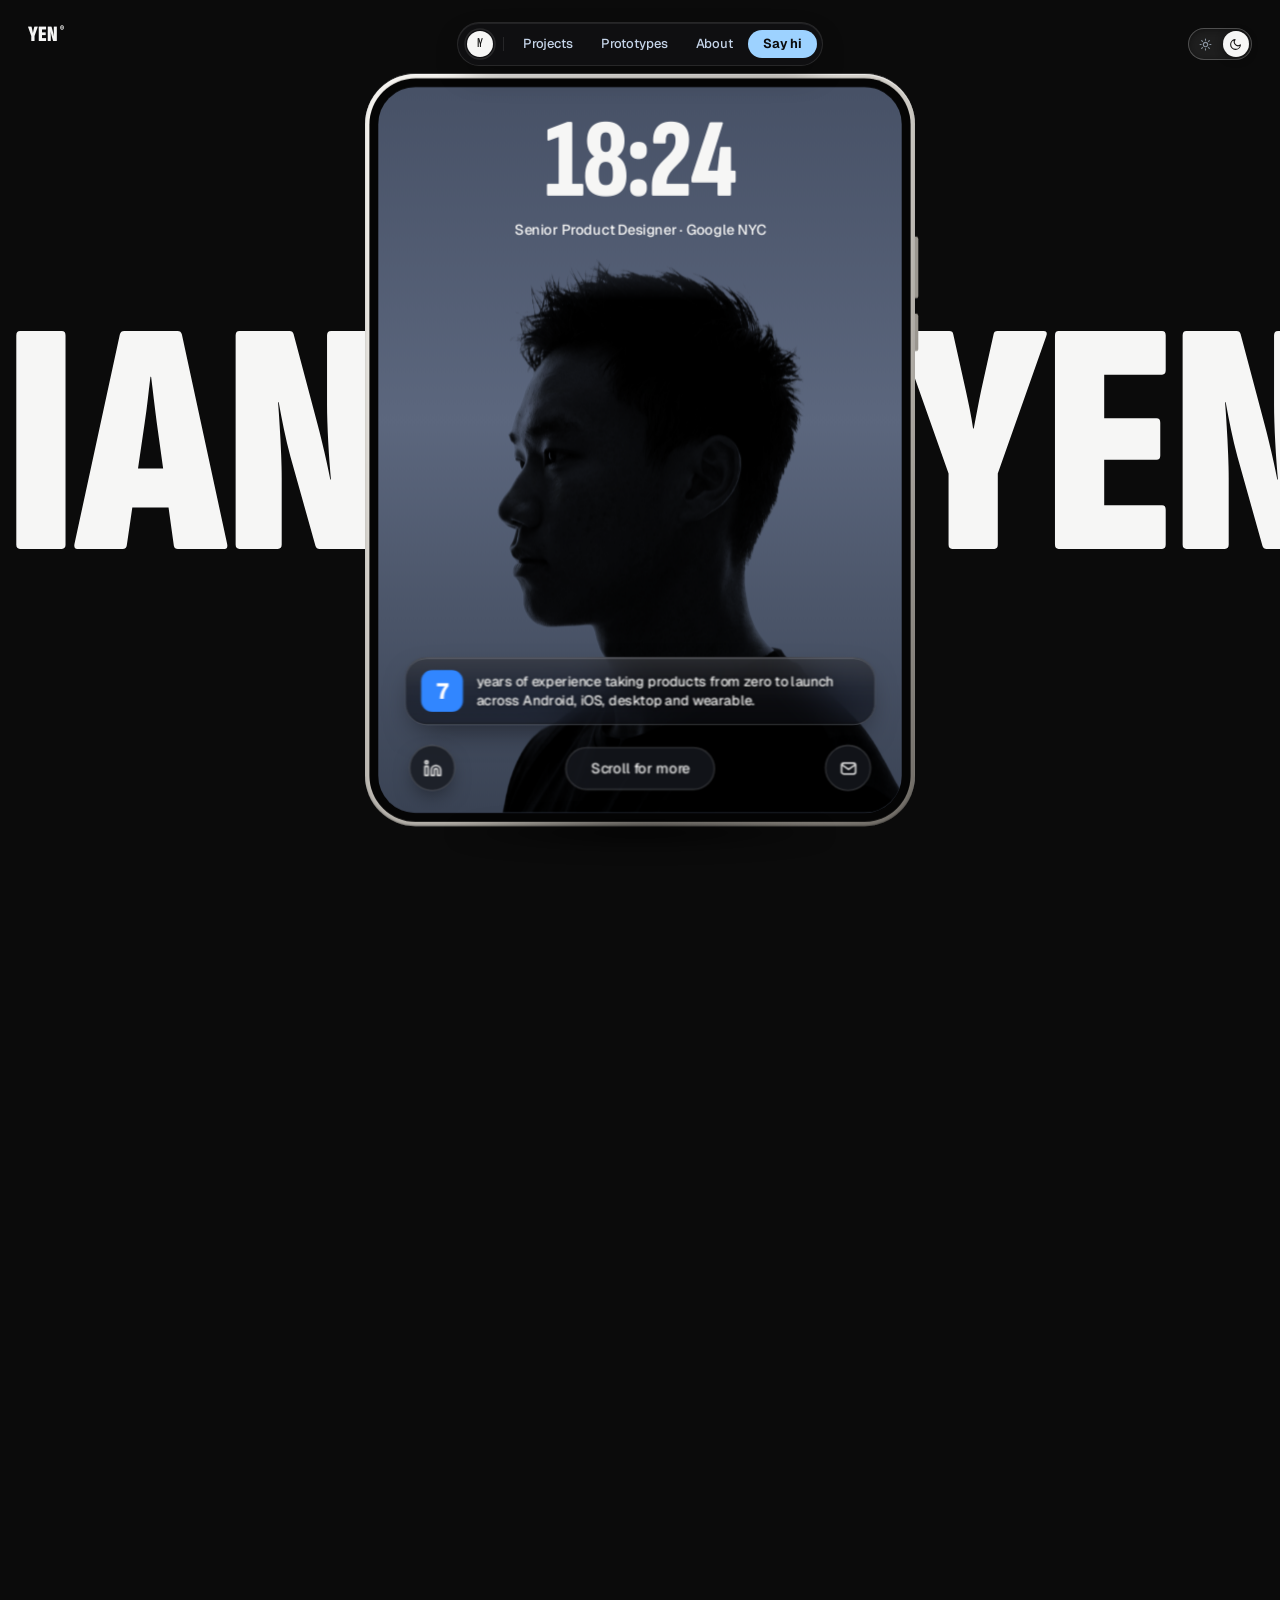
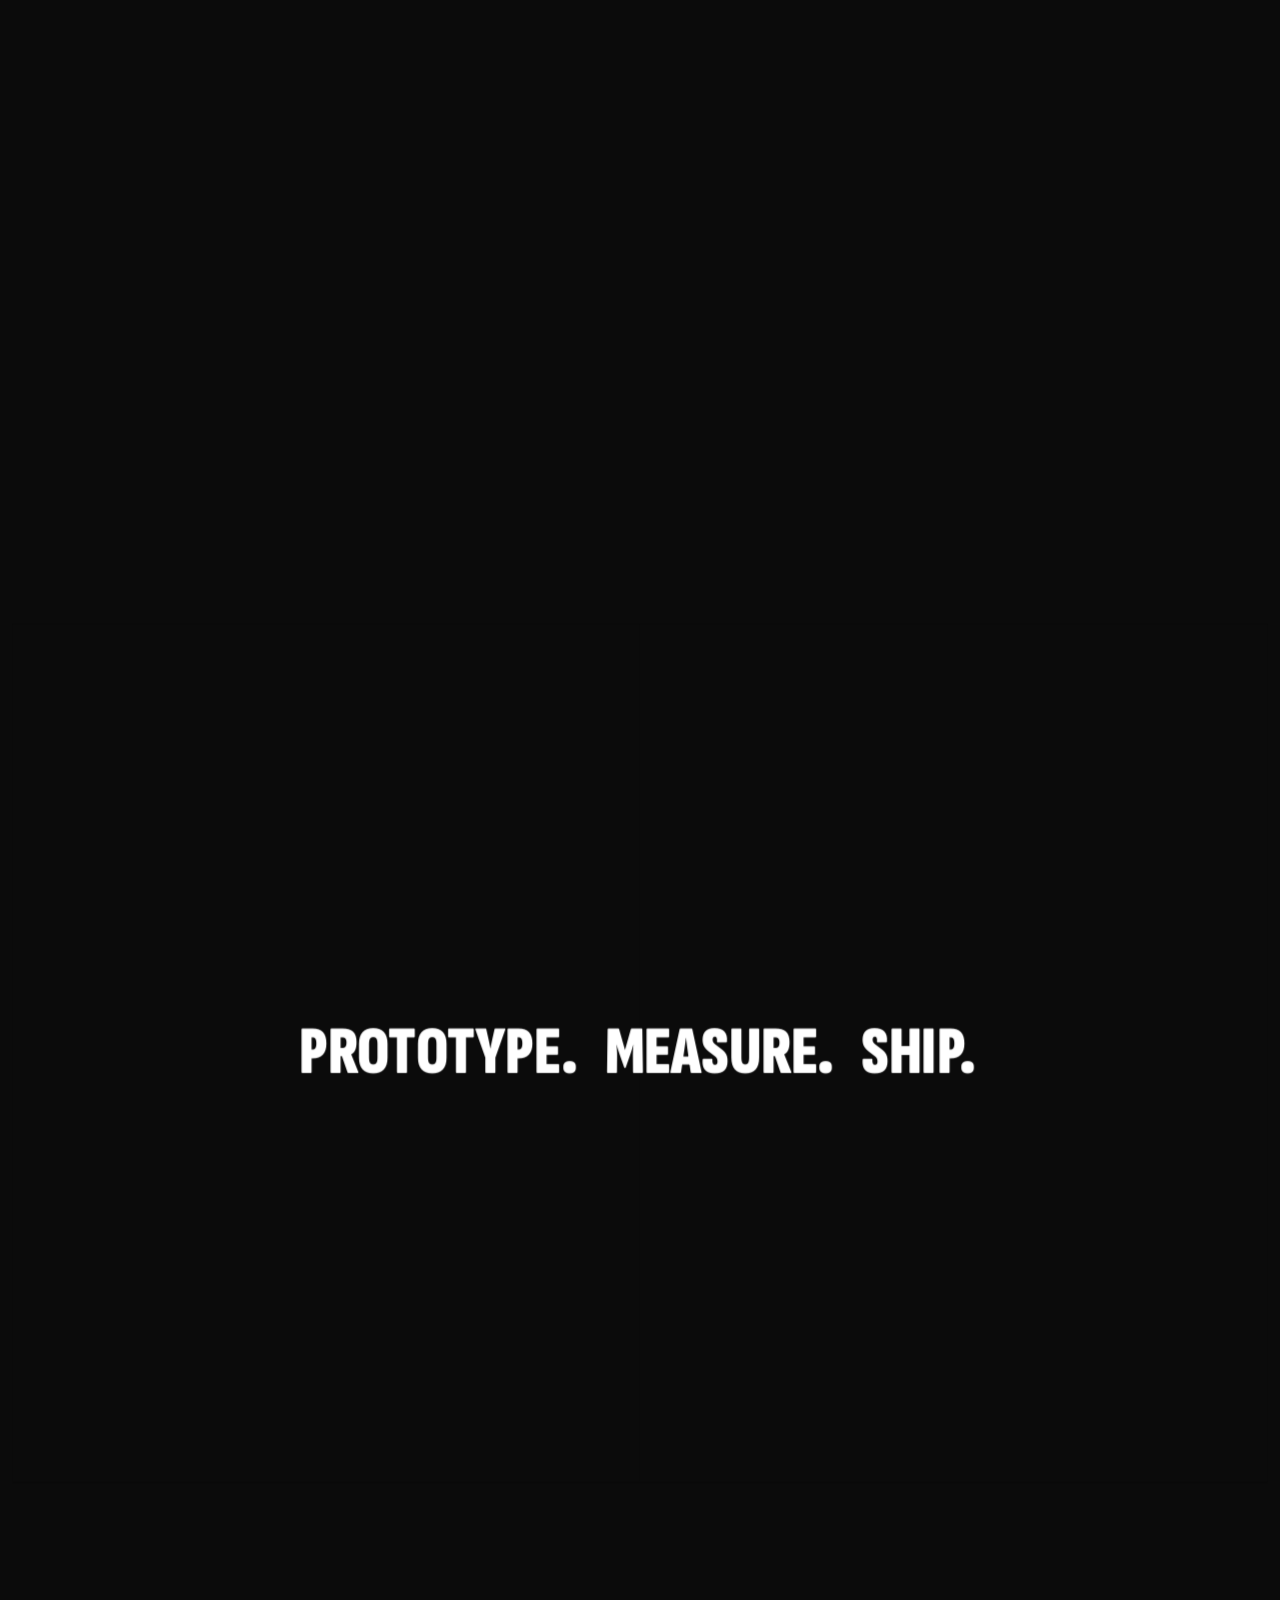
==== commit 1dcb0ad2: "Remove text shadow from Let's Connect" ====
--- a/index.html
+++ b/index.html
@@ -34,7 +34,7 @@
   <link rel="preload" as="image" href="assets/memoji_about_bust.gif?v=202" fetchpriority="high">
   <link rel="preload" as="image" href="assets/avatar_real_photo.jpg?v=153" fetchpriority="high">
   <link rel="stylesheet" href="style.css?v=236">
-  <link rel="stylesheet" href="foldfolio.css?v=326">
+  <link rel="stylesheet" href="foldfolio.css?v=327">
 </head>
 <body data-theme="dark">
   <!-- Viewport-Wrapping Device Frame Bezel (Active When Zoomed Inside Opened Foldable Phone) -->
--- a/foldfolio.css
+++ b/foldfolio.css
@@ -1967,18 +1967,18 @@
   letter-spacing: 0.01em;
   text-transform: uppercase;
   color: #1F3B9B;
-  text-shadow: 0 12px 26px rgba(31, 59, 155, 0.28);
+  text-shadow: none;
   margin: 0;
   display: inline-block;
   transform: translateY(-8px) scale(1.07) rotate(1.5deg);
   animation: aiFrozenSubtleFloat 3.4s ease-in-out infinite;
   will-change: transform;
-  transition: color 0.35s ease, text-shadow 0.35s ease;
+  transition: color 0.35s ease;
 }
 
 body.is-fold-mode[data-theme="dark"] .fold-call-name {
   color: #3186FF;
-  text-shadow: 0 14px 32px rgba(49, 134, 255, 0.36);
+  text-shadow: none;
 }
 
 @media (prefers-reduced-motion: reduce) {
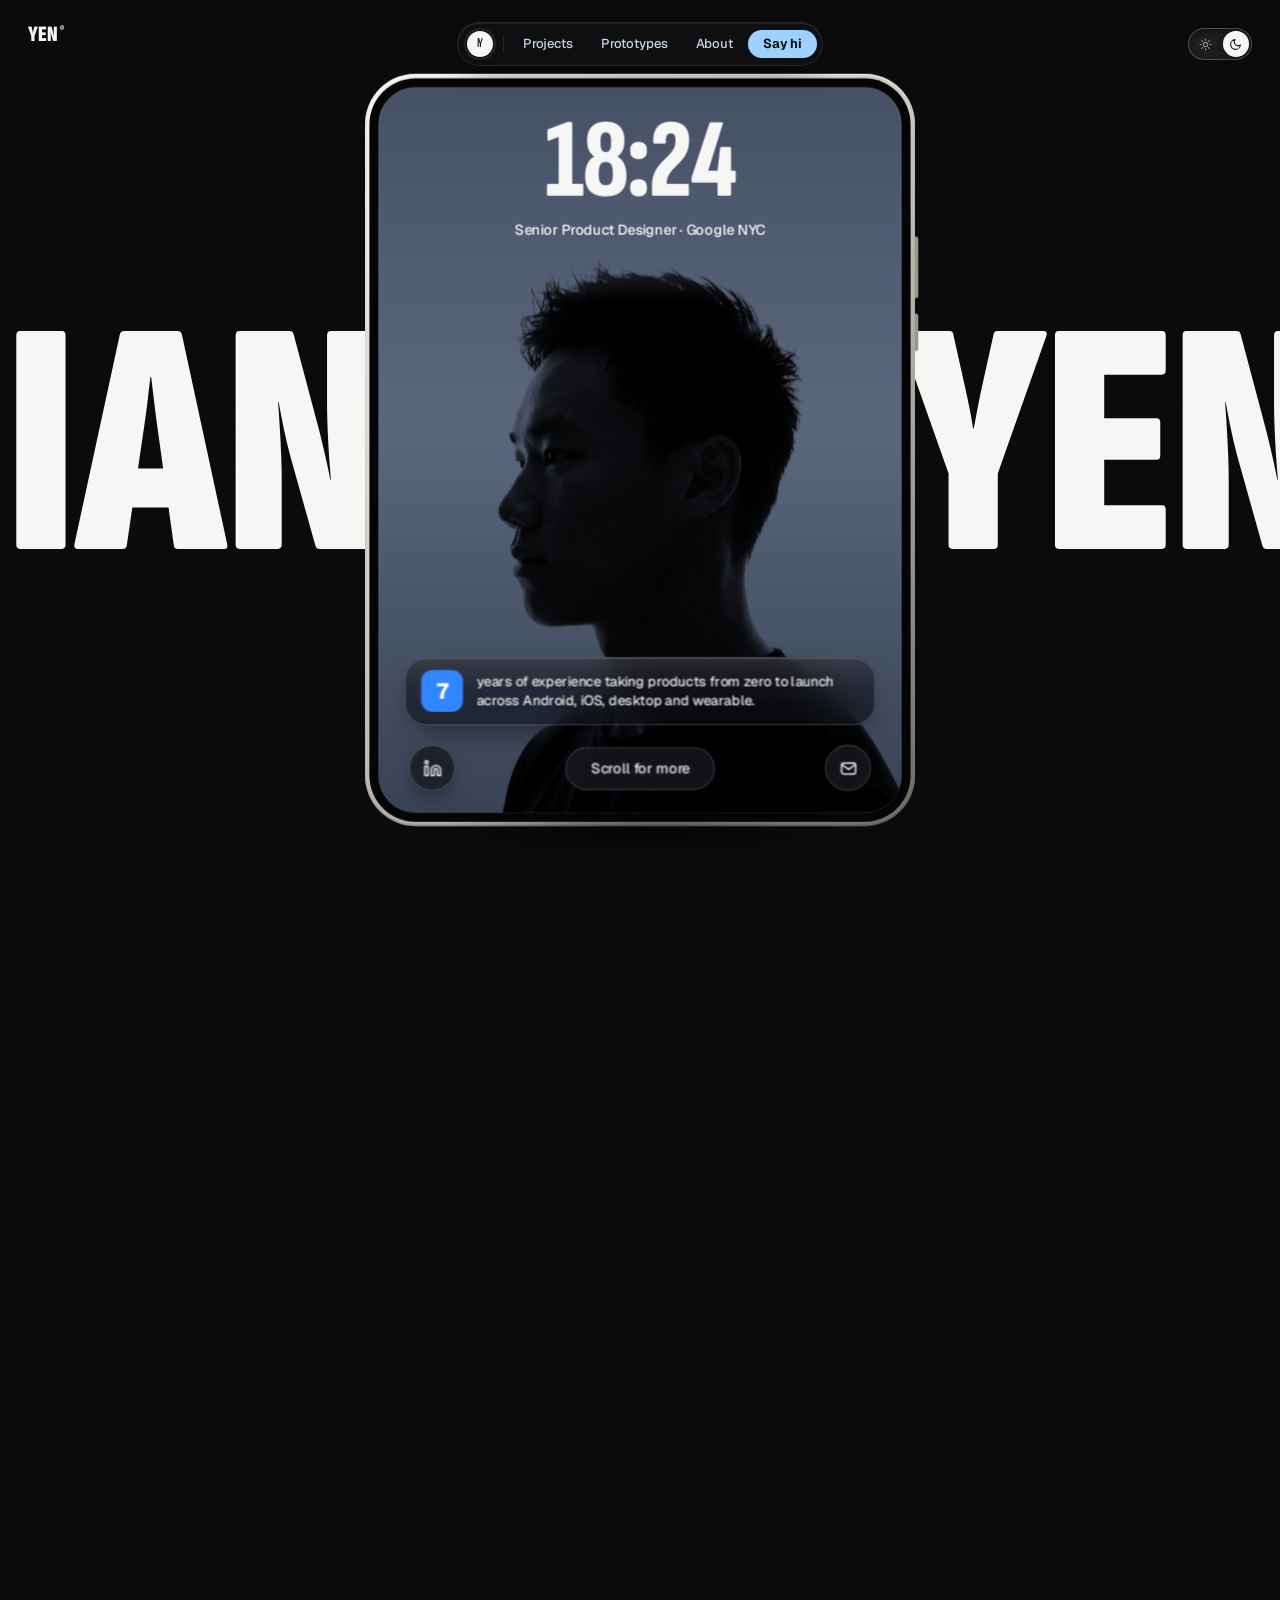
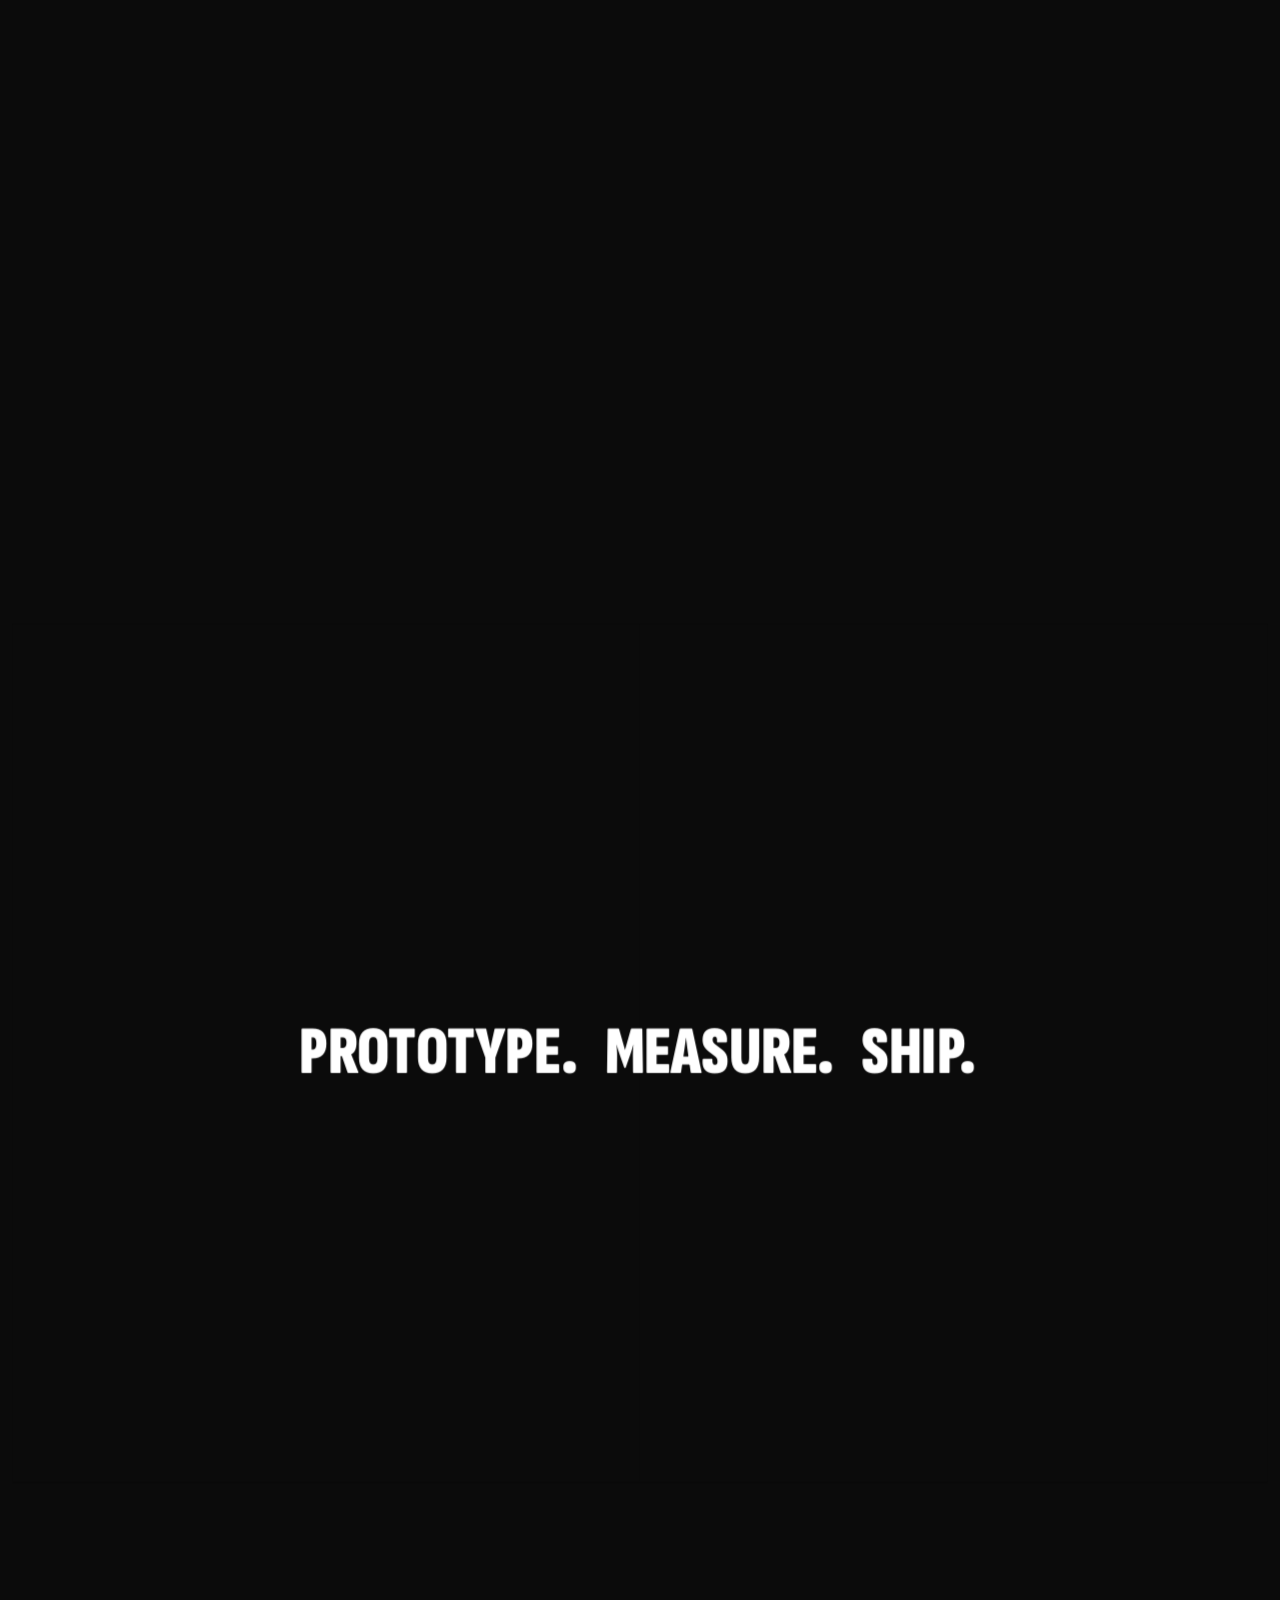
==== commit efe65fc5: "Remove phone device frame from live prototype section" ====
--- a/index.html
+++ b/index.html
@@ -33,7 +33,7 @@
   <link rel="preload" as="image" href="assets/ian_profile_bw.jpg?v=250" fetchpriority="high">
   <link rel="preload" as="image" href="assets/memoji_about_bust.gif?v=202" fetchpriority="high">
   <link rel="preload" as="image" href="assets/avatar_real_photo.jpg?v=153" fetchpriority="high">
-  <link rel="stylesheet" href="style.css?v=236">
+  <link rel="stylesheet" href="style.css?v=237">
   <link rel="stylesheet" href="foldfolio.css?v=327">
 </head>
 <body data-theme="dark">
--- a/style.css
+++ b/style.css
@@ -7951,6 +7951,24 @@
 
 .proto-fan-device.is-single-phone .proto-device-phone {
   animation: none;
+  aspect-ratio: 9 / 19.5;
+}
+
+.proto-fan-device.is-single-phone .proto-device-phone::after {
+  display: none;
+}
+
+.proto-fan-device.is-single-phone .proto-device-phone .proto-device-screen {
+  left: 0;
+  top: 0;
+  width: 100%;
+  height: 100%;
+  border-radius: 18px;
+  border: 1px solid rgba(255, 255, 255, 0.14);
+}
+
+body[data-theme="light"] .proto-fan-device.is-single-phone .proto-device-phone .proto-device-screen {
+  border-color: rgba(17, 17, 17, 0.12);
 }
 
 .proto-directory-portal:hover .proto-fan-device.is-single-phone {
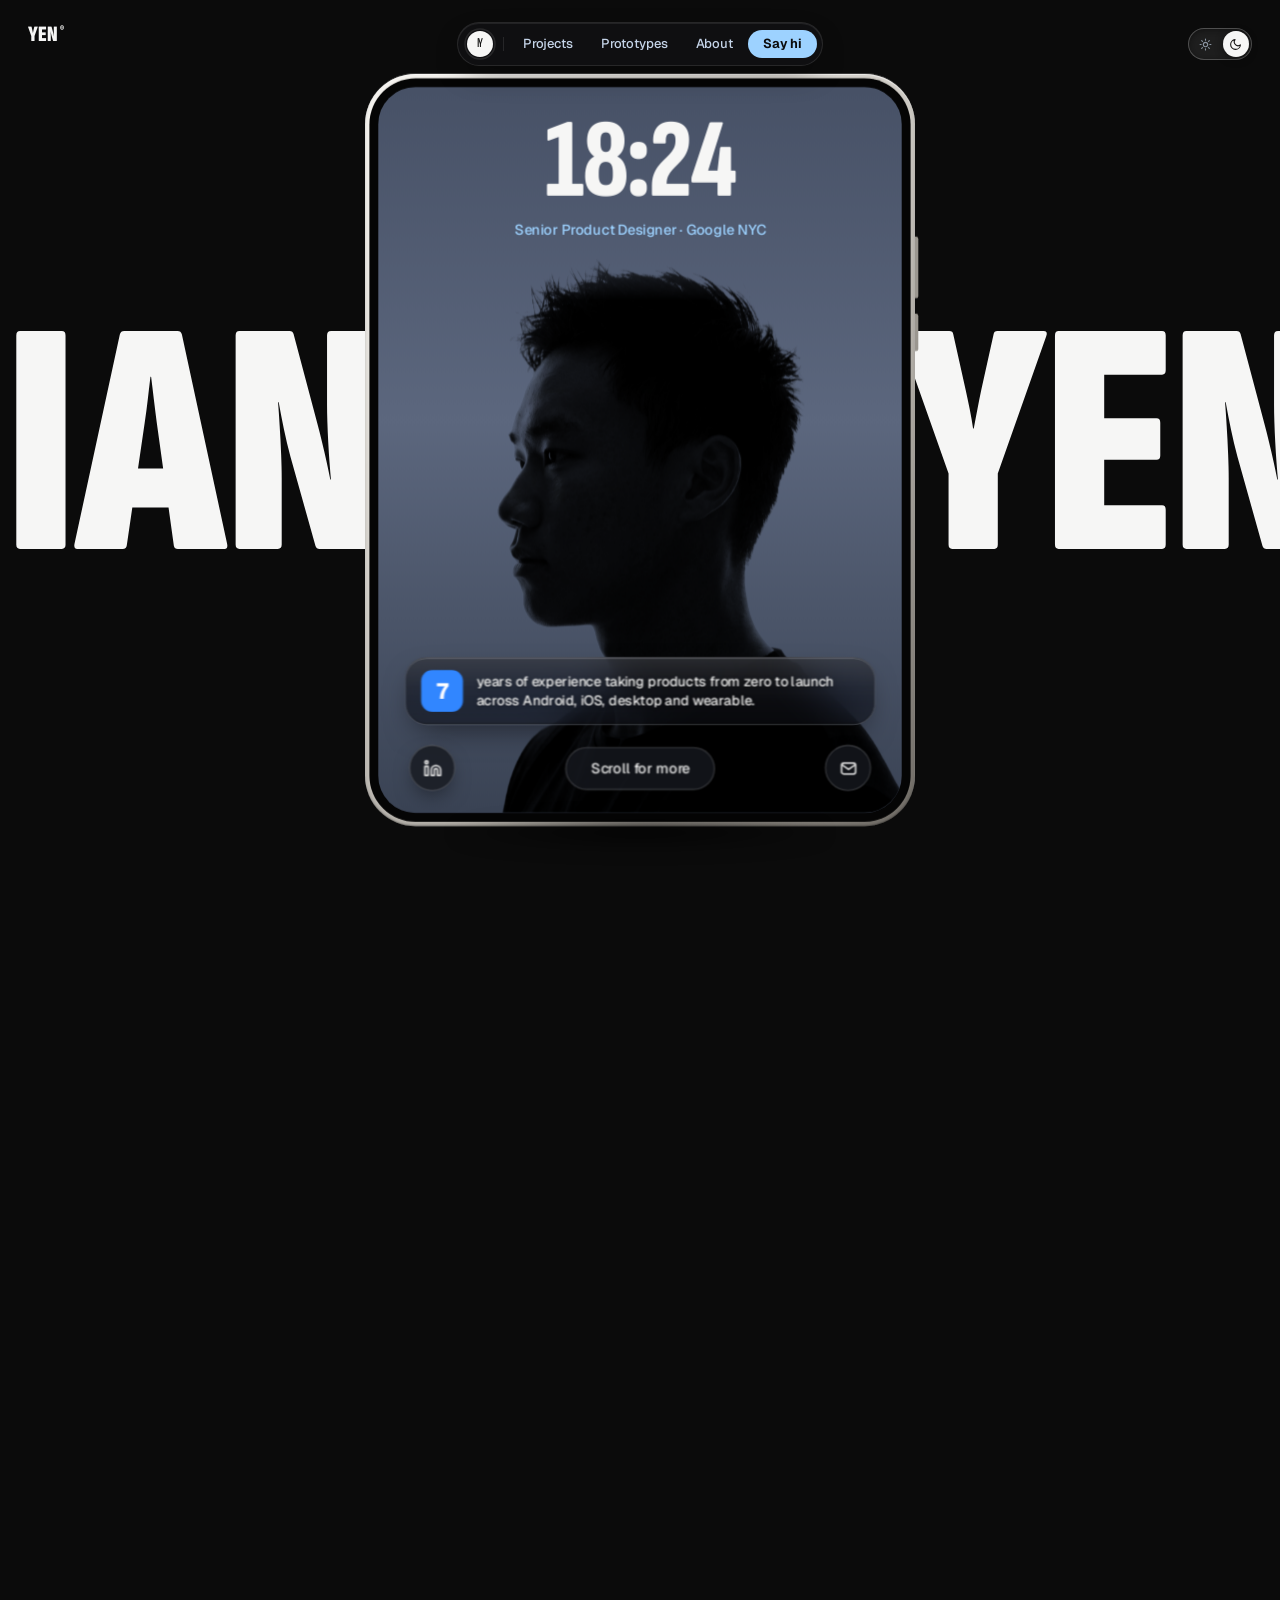
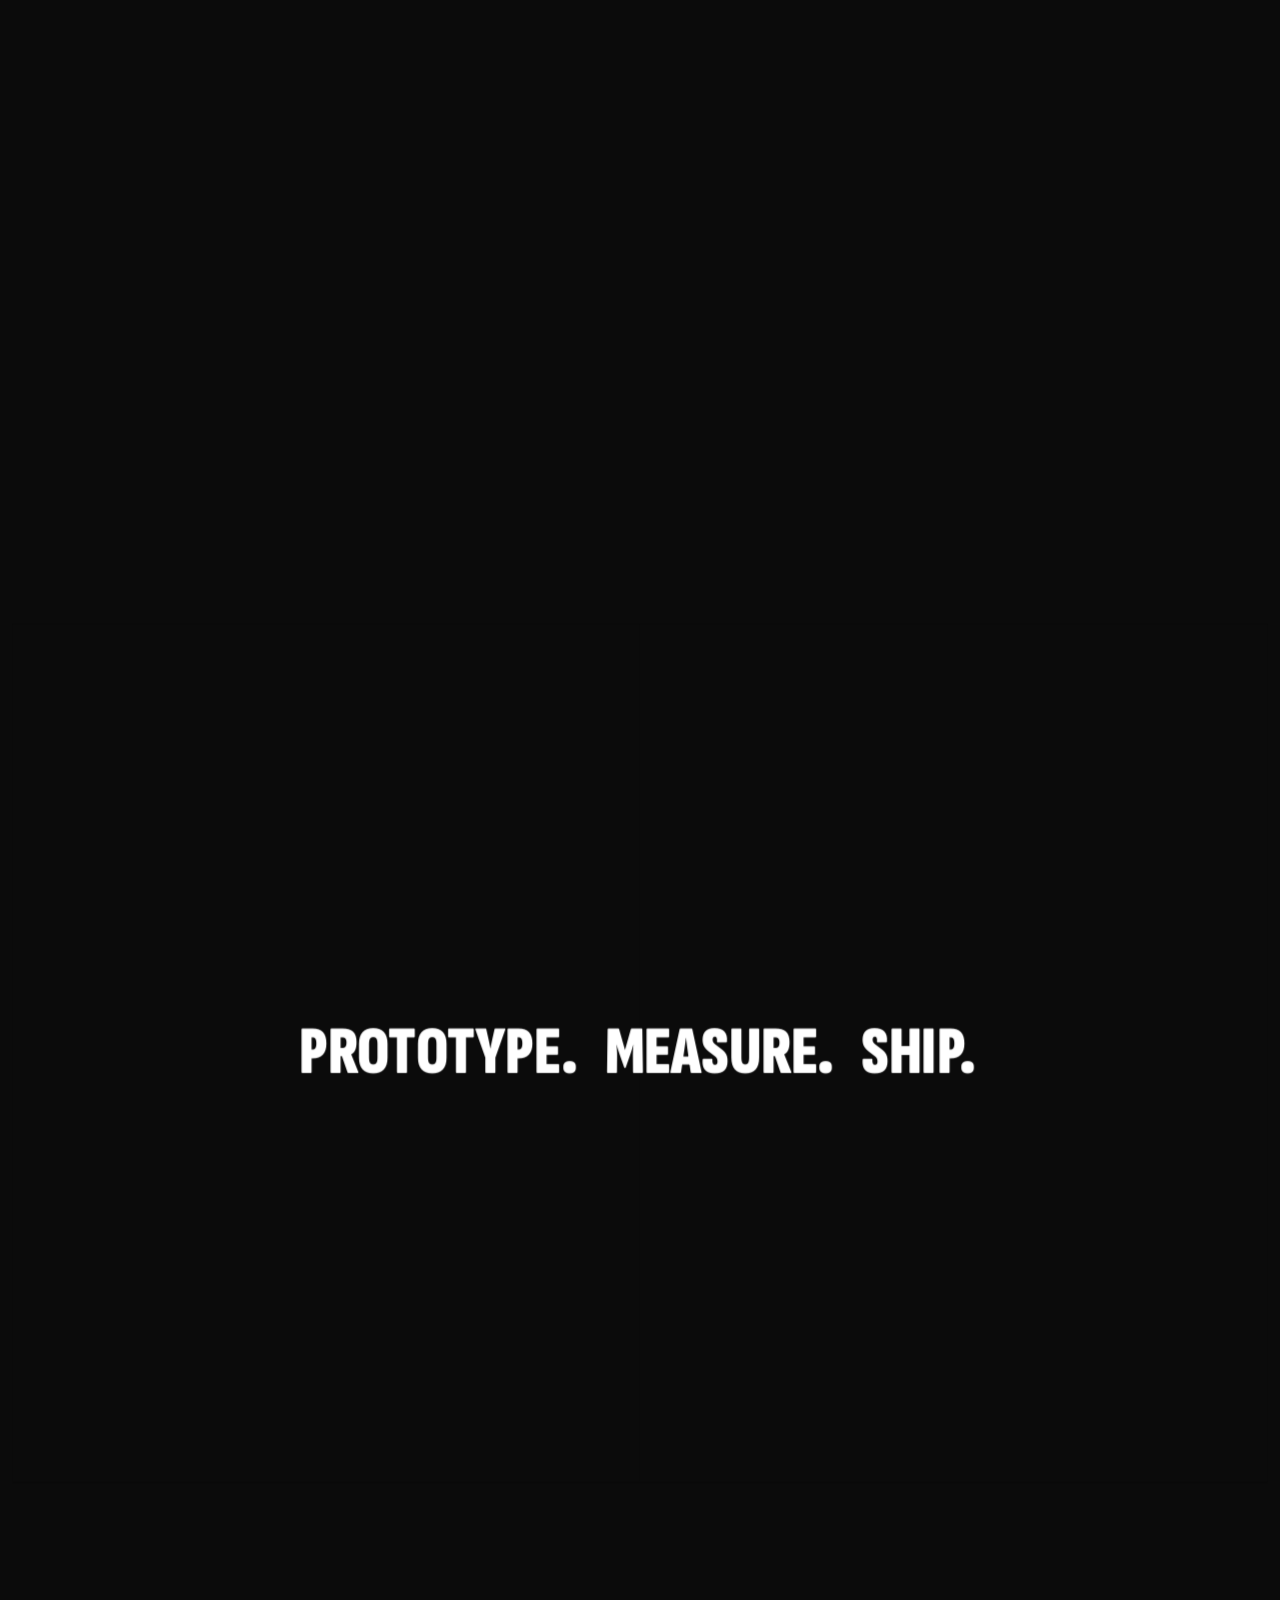
==== commit 4a605aa1: "Add subtle wave animation to Resume title and secondary blue to hero subtitle" ====
--- a/index.html
+++ b/index.html
@@ -33,8 +33,8 @@
   <link rel="preload" as="image" href="assets/ian_profile_bw.jpg?v=250" fetchpriority="high">
   <link rel="preload" as="image" href="assets/memoji_about_bust.gif?v=202" fetchpriority="high">
   <link rel="preload" as="image" href="assets/avatar_real_photo.jpg?v=153" fetchpriority="high">
-  <link rel="stylesheet" href="style.css?v=237">
-  <link rel="stylesheet" href="foldfolio.css?v=327">
+  <link rel="stylesheet" href="style.css?v=238">
+  <link rel="stylesheet" href="foldfolio.css?v=328">
 </head>
 <body data-theme="dark">
   <!-- Viewport-Wrapping Device Frame Bezel (Active When Zoomed Inside Opened Foldable Phone) -->
@@ -166,7 +166,7 @@
                     </div>
                     <div class="fold-inside-left-panel" style="padding: 104px 38px 40px; justify-content: flex-start; gap: 14px;">
                       <div class="fold-inside-hero-copy" style="gap: 16px;">
-                        <h1 class="fold-inside-name" style="font-size:82px;line-height:0.88;">SENIOR<br>PRODUCT<br>DESIGNER</h1>
+                        <h1 class="fold-inside-name" style="font-size:82px;line-height:0.88;"><span class="fold-name-line">SENIOR</span><span class="fold-name-line">PRODUCT</span><span class="fold-name-line">DESIGNER</span></h1>
                         <p class="fold-inside-tagline">Designing AI products people trust.</p>
                       </div>
                     </div>
@@ -504,25 +504,6 @@
             <div class="proto-terminal-cli">
               <span class="cli-prompt">$</span>
               <span class="cli-cmd">npm run dev -- --host</span>
-            </div>
-          </div>
-
-          <!-- Single Overlapping Phone Prototype Snippet (Rotates Every 4 Seconds) -->
-          <div class="proto-fan-device is-single-phone">
-            <div class="proto-device-phone">
-              <div class="proto-device-bezel">
-                <div class="proto-device-screen">
-                  <video class="proto-rotating-video is-active" data-proto-video="0" autoplay muted loop playsinline preload="auto" poster="assets/mocks/ai_brief_1_magic_poster.jpg?v=119">
-                    <source src="assets/mocks/ai_brief_1_magic.mp4?v=119" type="video/mp4">
-                  </video>
-                  <video class="proto-rotating-video" data-proto-video="1" autoplay muted loop playsinline preload="auto" poster="assets/mocks/sk_extended_demo_poster.jpg">
-                    <source src="assets/mocks/sk_extended_demo.mp4" type="video/mp4">
-                  </video>
-                  <video class="proto-rotating-video" data-proto-video="2" autoplay muted loop playsinline preload="auto" poster="assets/mocks/ai_brief_2_gemini_sync_poster.jpg">
-                    <source src="assets/mocks/ai_brief_2_gemini_sync.mp4" type="video/mp4">
-                  </video>
-                </div>
-              </div>
             </div>
           </div>
         </div>
--- a/style.css
+++ b/style.css
@@ -7951,24 +7951,6 @@
 
 .proto-fan-device.is-single-phone .proto-device-phone {
   animation: none;
-  aspect-ratio: 9 / 19.5;
-}
-
-.proto-fan-device.is-single-phone .proto-device-phone::after {
-  display: none;
-}
-
-.proto-fan-device.is-single-phone .proto-device-phone .proto-device-screen {
-  left: 0;
-  top: 0;
-  width: 100%;
-  height: 100%;
-  border-radius: 18px;
-  border: 1px solid rgba(255, 255, 255, 0.14);
-}
-
-body[data-theme="light"] .proto-fan-device.is-single-phone .proto-device-phone .proto-device-screen {
-  border-color: rgba(17, 17, 17, 0.12);
 }
 
 .proto-directory-portal:hover .proto-fan-device.is-single-phone {
--- a/foldfolio.css
+++ b/foldfolio.css
@@ -1211,7 +1211,7 @@
   color: #F6F6F5;
 }
 body.is-fold-mode[data-theme="dark"] .fold-lock-sub {
-  color: #F6F6F5;
+  color: #9DD2FF;
 }
 body.is-fold-mode[data-theme="dark"] .fold-intro-glass {
   background: linear-gradient(
@@ -1294,7 +1294,7 @@
   font-family: var(--ff-font-sans);
   font-size: 13px;
   font-weight: 500;
-  color: #111111;
+  color: #192967;
   letter-spacing: -0.005em;
 }
 
@@ -1709,6 +1709,56 @@
   text-transform: uppercase;
   color: #111111;
   margin: 0;
+}
+
+.fold-inside-name .fold-name-line {
+  display: block;
+  will-change: transform, color;
+  animation: ffResumeTitleWaveLight 5.4s cubic-bezier(0.22, 1, 0.36, 1) infinite;
+}
+
+.fold-inside-name .fold-name-line:nth-child(1) { animation-delay: 0s; }
+.fold-inside-name .fold-name-line:nth-child(2) { animation-delay: 0.34s; }
+.fold-inside-name .fold-name-line:nth-child(3) { animation-delay: 0.68s; }
+
+body.is-fold-mode[data-theme="dark"] .fold-inside-name .fold-name-line {
+  animation-name: ffResumeTitleWaveDark;
+}
+
+@keyframes ffResumeTitleWaveLight {
+  0%, 100% {
+    transform: translate3d(0, 0, 0);
+    color: #111111;
+  }
+  16% {
+    transform: translate3d(5px, -1.5px, 0);
+    color: #1F3B9B;
+  }
+  34% {
+    transform: translate3d(0, 0, 0);
+    color: #111111;
+  }
+}
+
+@keyframes ffResumeTitleWaveDark {
+  0%, 100% {
+    transform: translate3d(0, 0, 0);
+    color: #F6F6F5;
+  }
+  16% {
+    transform: translate3d(5px, -1.5px, 0);
+    color: #9DD2FF;
+  }
+  34% {
+    transform: translate3d(0, 0, 0);
+    color: #F6F6F5;
+  }
+}
+
+@media (prefers-reduced-motion: reduce) {
+  .fold-inside-name .fold-name-line {
+    animation: none;
+  }
 }
 
 .fold-inside-tagline {
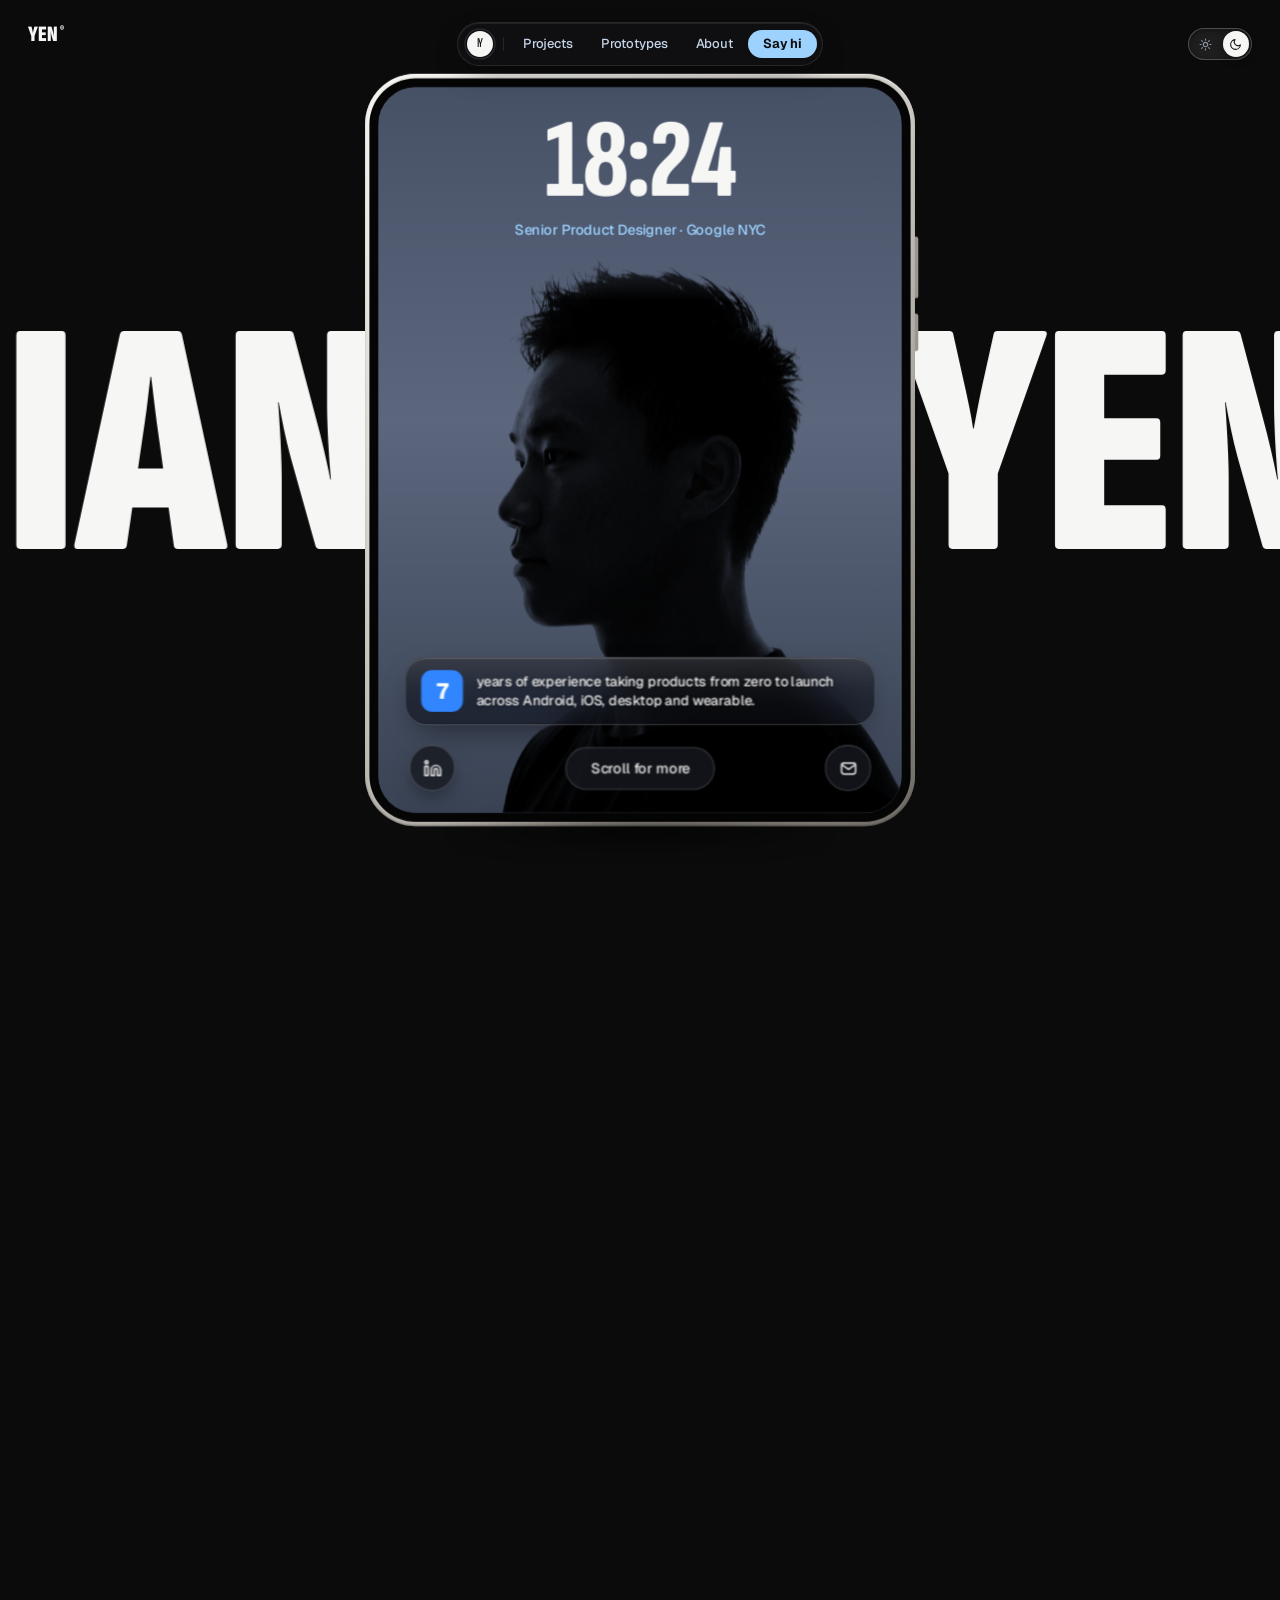
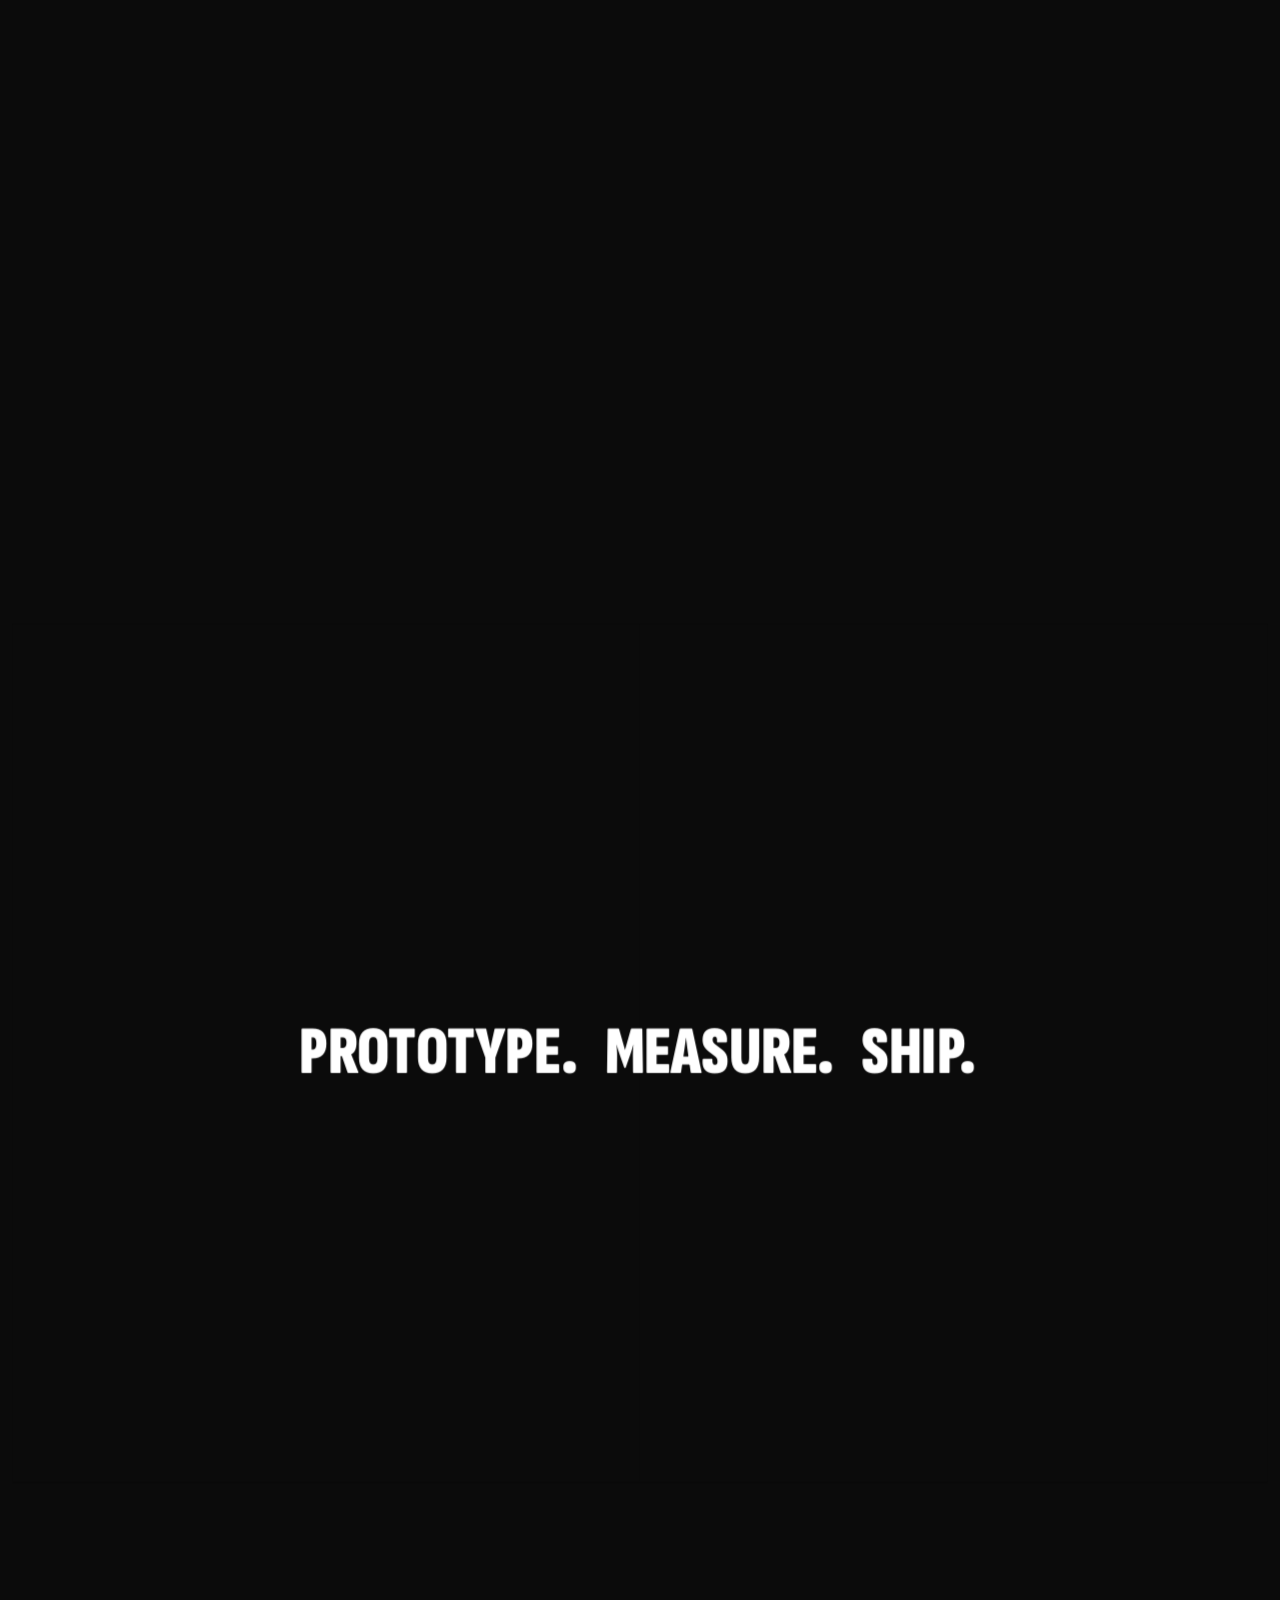
==== commit d7eef048: "Update OG preview image to dark theme hero and remove Protected Case Study label" ====
--- a/index.html
+++ b/index.html
@@ -9,8 +9,8 @@
   <meta property="og:description" content="Ian Yen | Senior Product Designer at Google NYC. Designing AI products people trust across Agentic Messaging, People Platform & Ecosystem Growth.">
   <meta property="og:type" content="website">
   <meta property="og:url" content="https://ianyen.net">
-  <meta property="og:image" content="https://ianyen.net/assets/og-preview.png?v=232">
-  <meta property="og:image:secure_url" content="https://ianyen.net/assets/og-preview.png?v=232">
+  <meta property="og:image" content="https://ianyen.net/assets/og-preview.png?v=233">
+  <meta property="og:image:secure_url" content="https://ianyen.net/assets/og-preview.png?v=233">
   <meta property="og:image:type" content="image/png">
   <meta property="og:image:width" content="1200">
   <meta property="og:image:height" content="630">
@@ -18,7 +18,7 @@
   <meta name="twitter:card" content="summary_large_image">
   <meta name="twitter:title" content="Ian Yen | Senior Product Designer">
   <meta name="twitter:description" content="Ian Yen | Senior Product Designer at Google NYC. Designing AI products people trust across Agentic Messaging, People Platform & Ecosystem Growth.">
-  <meta name="twitter:image" content="https://ianyen.net/assets/og-preview.png?v=232">
+  <meta name="twitter:image" content="https://ianyen.net/assets/og-preview.png?v=233">
   <meta name="thumbnail" content="https://ianyen.net/favicon-512.png?v=230">
   <link rel="icon" href="favicon.png?v=230" type="image/png" sizes="64x64">
   <link rel="icon" href="favicon-192.png?v=230" type="image/png" sizes="192x192">
@@ -696,7 +696,7 @@
 
   </main>
 
-  <script src="script.js?v=229"></script></script>
+  <script src="script.js?v=230"></script>
   <script src="foldfolio.js?v=267"></script>
 </body>
 </html>
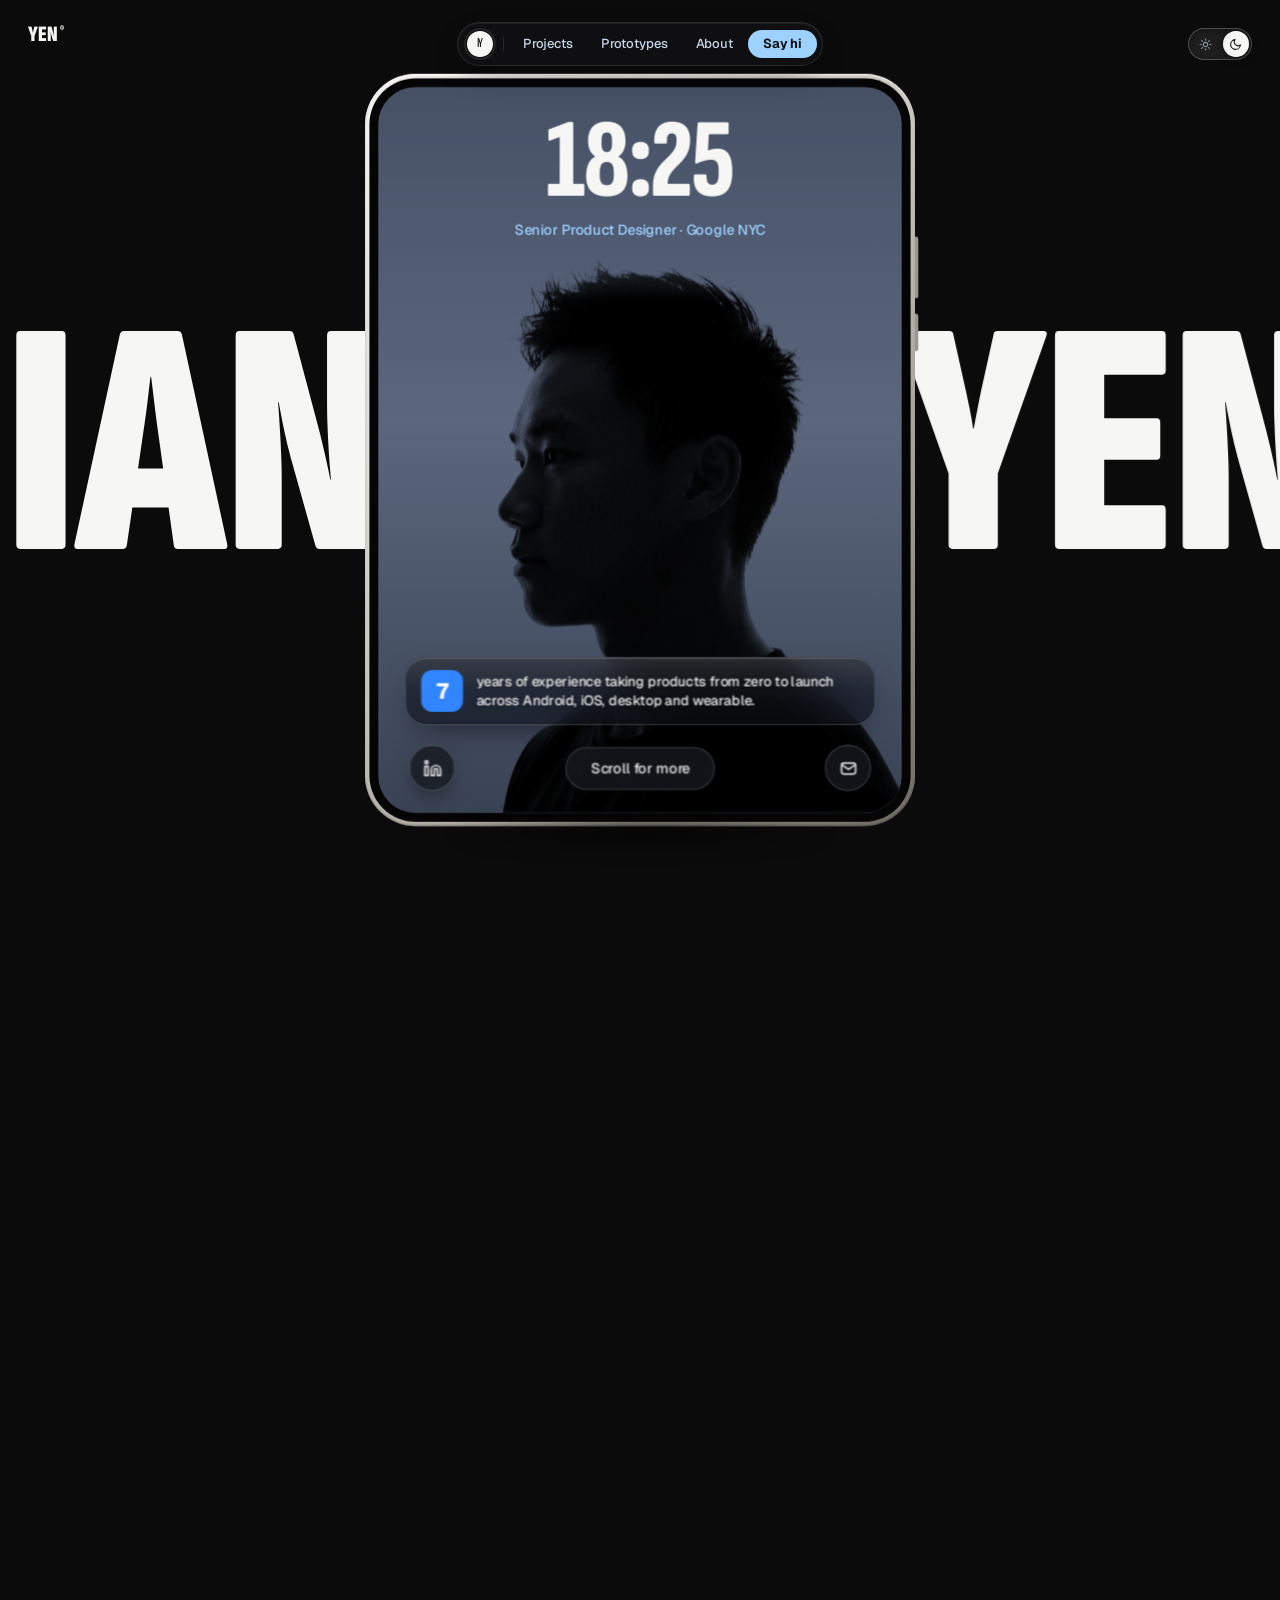
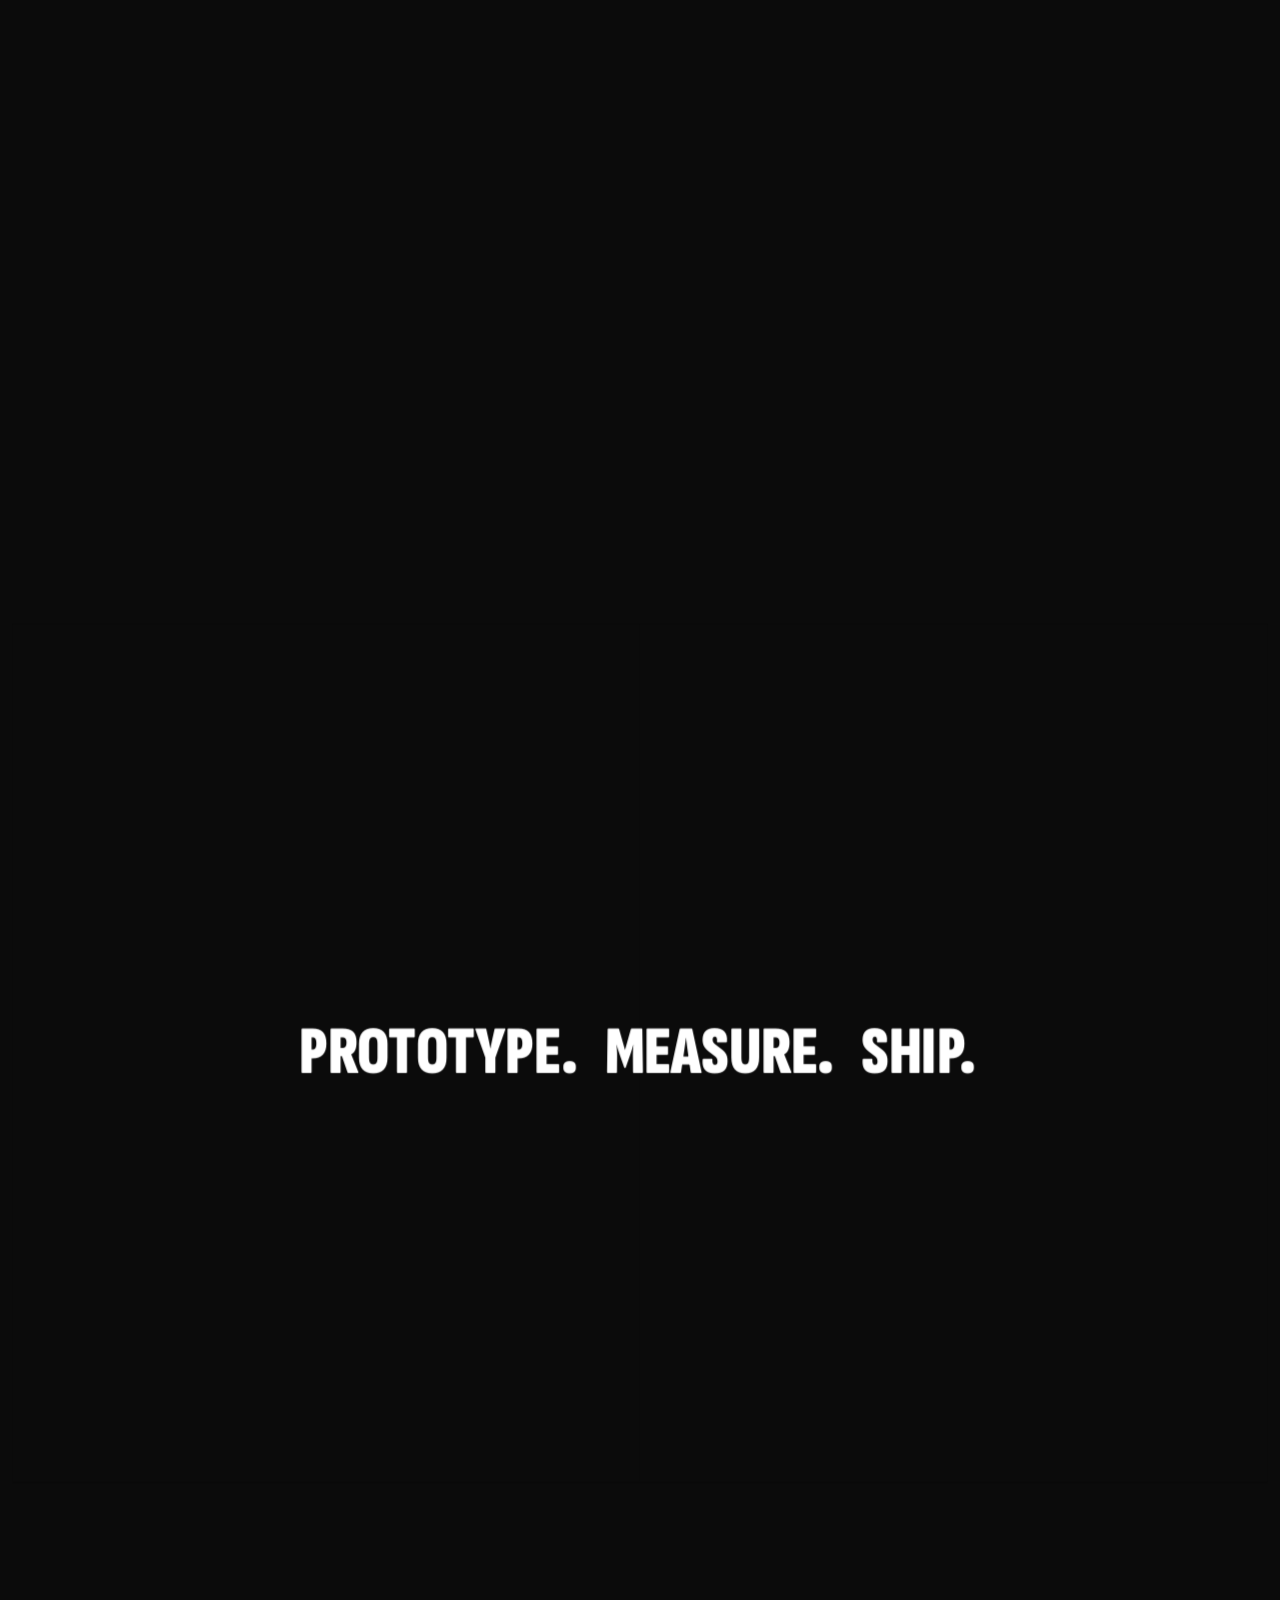
==== commit 6a701e58: "Update resume PDF and experience team label" ====
--- a/index.html
+++ b/index.html
@@ -246,7 +246,7 @@
                           <ul class="fold-history-teams">
                             <li class="fold-history-team"><span>Agentic Messaging</span><span class="fold-current-badge">Current</span></li>
                             <li class="fold-history-team"><span>Google Growth</span><span class="fold-current-badge">Current</span></li>
-                            <li class="fold-history-team"><span>Ecosystem Growth &middot; Sharing Design System</span></li>
+                            <li class="fold-history-team"><span>Sharing Design System</span></li>
                             <li class="fold-history-team"><span>Contact Intelligence in Gemini</span></li>
                             <li class="fold-history-team"><span>Contact Data Workflow</span></li>
                           </ul>
@@ -269,7 +269,7 @@
             </div>
 
             <div class="fold-projects-stack" id="fold-resume-bottom-actions">
-              <a href="assets/Ian_Yen_Resume.pdf?v=236" target="_blank" rel="noopener noreferrer" class="fold-cta-dark">View Resume ↗</a>
+              <a href="assets/Ian_Yen_Resume.pdf?v=237" target="_blank" rel="noopener noreferrer" class="fold-cta-dark">View Resume ↗</a>
               <button type="button" class="fold-unfold-pill fold-projects-pill is-in-stack" id="fold-projects-btn">Scroll to projects</button>
             </div>
           </div>
@@ -610,7 +610,7 @@
                           </svg>
                           <span>LinkedIn</span>
                         </a>
-                        <a href="assets/Ian_Yen_Resume.pdf?v=236" target="_blank" rel="noopener noreferrer" class="fold-cta-light fold-connect-btn-tertiary">
+                        <a href="assets/Ian_Yen_Resume.pdf?v=237" target="_blank" rel="noopener noreferrer" class="fold-cta-light fold-connect-btn-tertiary">
                           <svg width="16" height="16" viewBox="0 0 24 24" fill="none" stroke="currentColor" stroke-width="2" stroke-linecap="round" stroke-linejoin="round" aria-hidden="true">
                             <path d="M14 2H6a2 2 0 0 0-2 2v16a2 2 0 0 0 2 2h12a2 2 0 0 0 2-2V8z"></path>
                             <polyline points="14 2 14 8 20 8"></polyline>
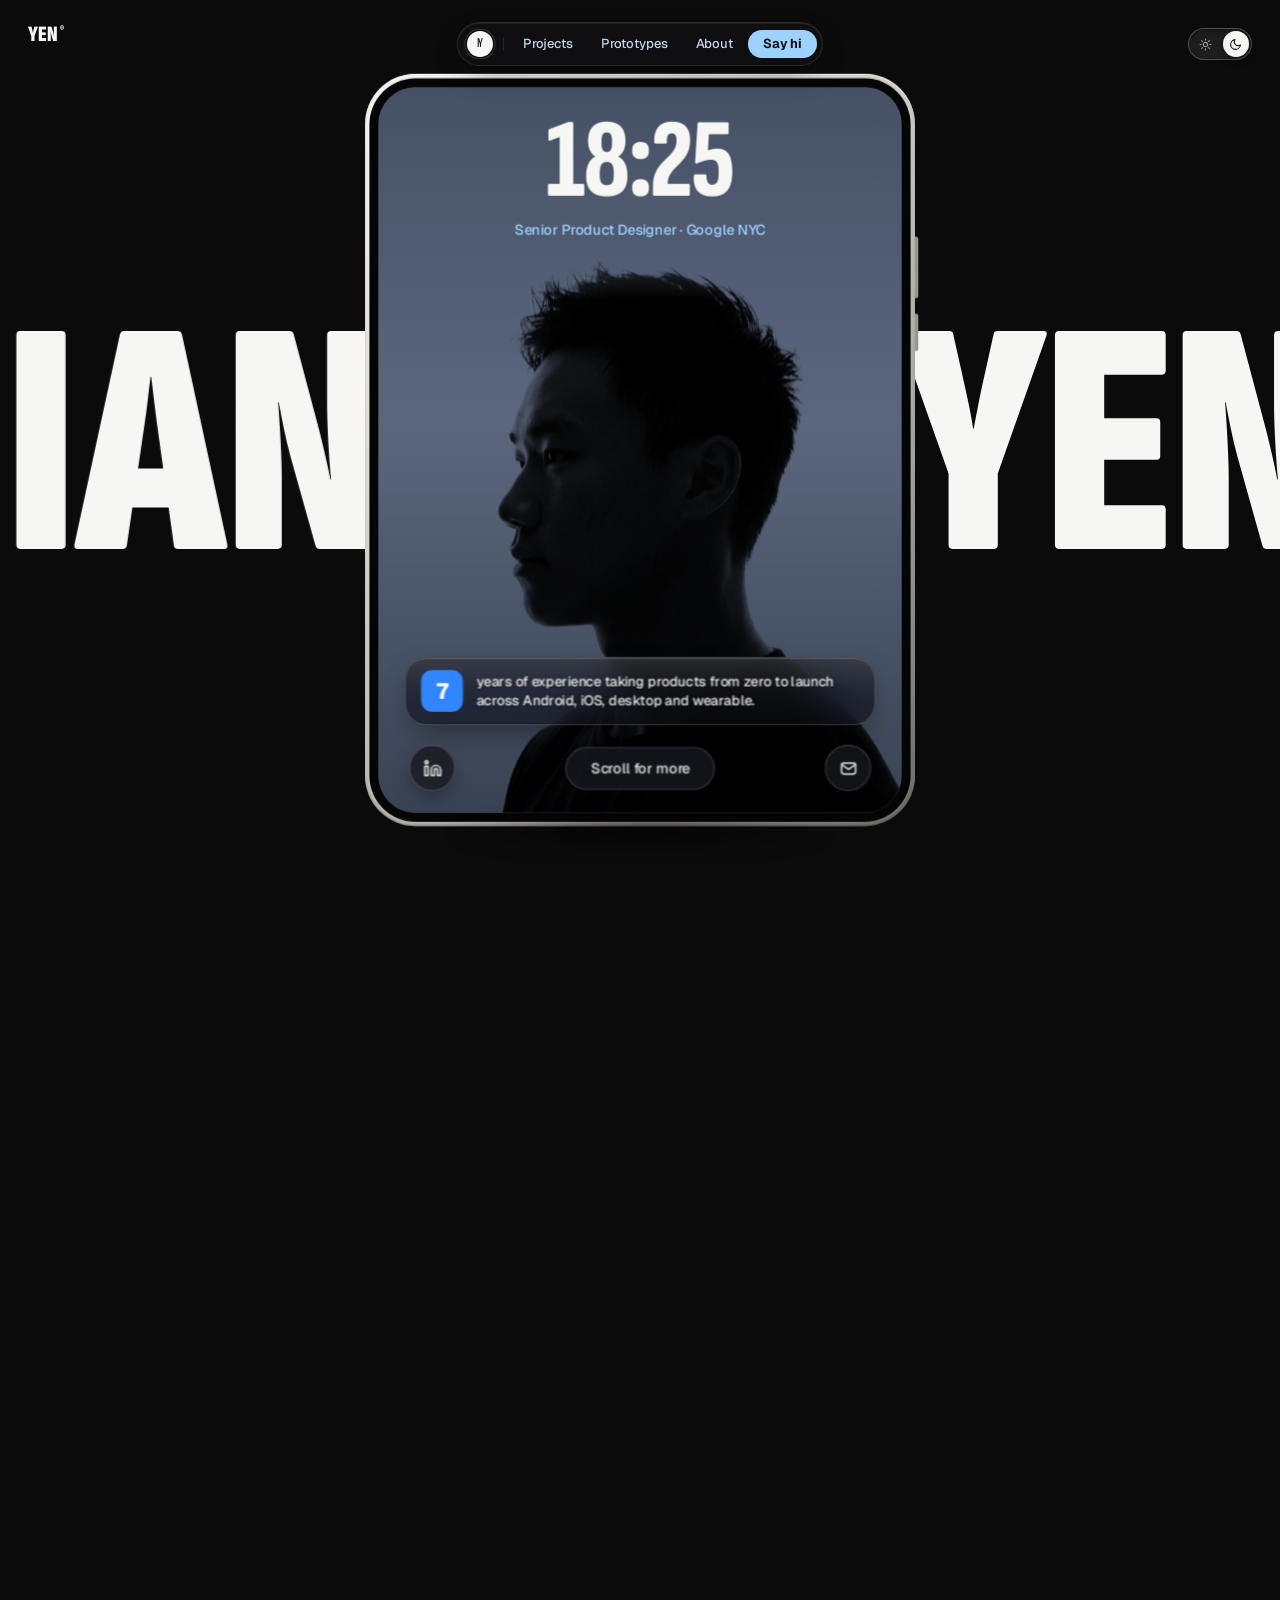
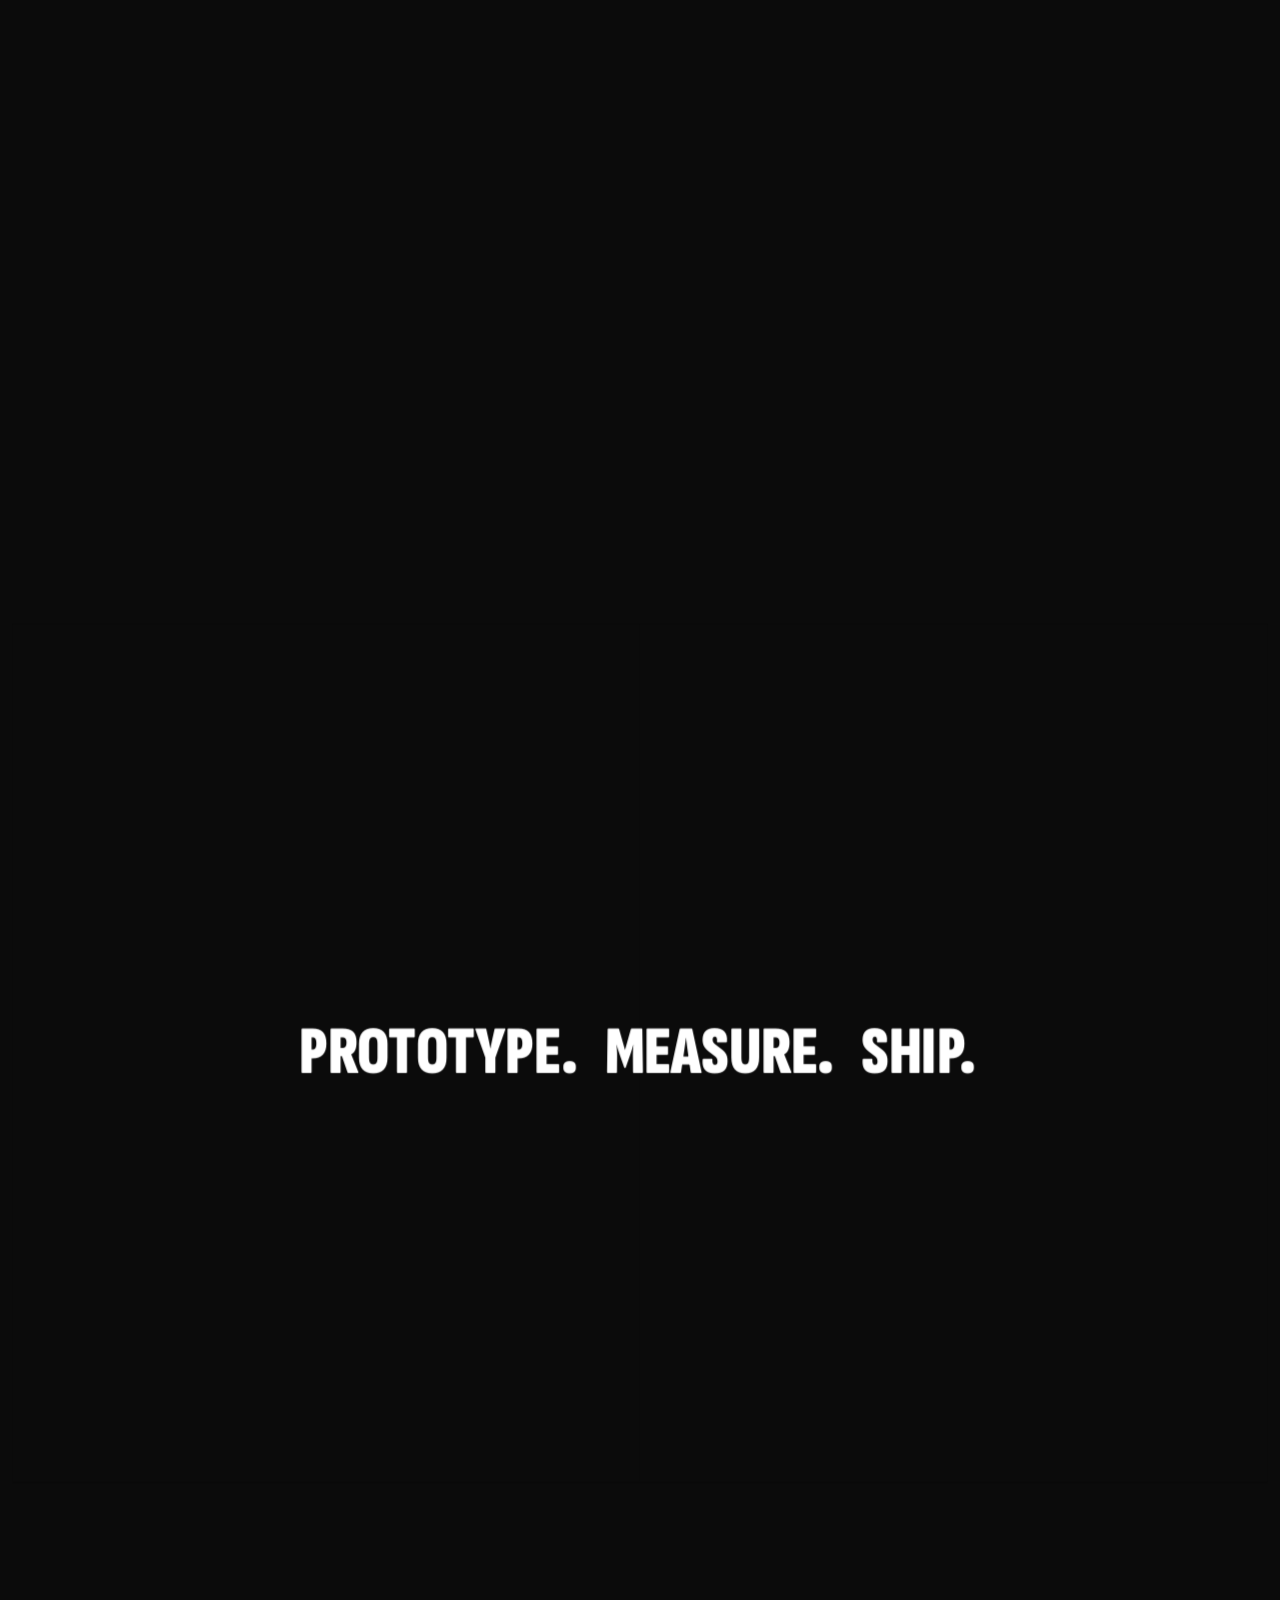
==== commit 5b6160af: "Update resume PDF" ====
--- a/index.html
+++ b/index.html
@@ -269,7 +269,7 @@
             </div>
 
             <div class="fold-projects-stack" id="fold-resume-bottom-actions">
-              <a href="assets/Ian_Yen_Resume.pdf?v=237" target="_blank" rel="noopener noreferrer" class="fold-cta-dark">View Resume ↗</a>
+              <a href="assets/Ian_Yen_Resume.pdf?v=238" target="_blank" rel="noopener noreferrer" class="fold-cta-dark">View Resume ↗</a>
               <button type="button" class="fold-unfold-pill fold-projects-pill is-in-stack" id="fold-projects-btn">Scroll to projects</button>
             </div>
           </div>
@@ -610,7 +610,7 @@
                           </svg>
                           <span>LinkedIn</span>
                         </a>
-                        <a href="assets/Ian_Yen_Resume.pdf?v=237" target="_blank" rel="noopener noreferrer" class="fold-cta-light fold-connect-btn-tertiary">
+                        <a href="assets/Ian_Yen_Resume.pdf?v=238" target="_blank" rel="noopener noreferrer" class="fold-cta-light fold-connect-btn-tertiary">
                           <svg width="16" height="16" viewBox="0 0 24 24" fill="none" stroke="currentColor" stroke-width="2" stroke-linecap="round" stroke-linejoin="round" aria-hidden="true">
                             <path d="M14 2H6a2 2 0 0 0-2 2v16a2 2 0 0 0 2 2h12a2 2 0 0 0 2-2V8z"></path>
                             <polyline points="14 2 14 8 20 8"></polyline>
